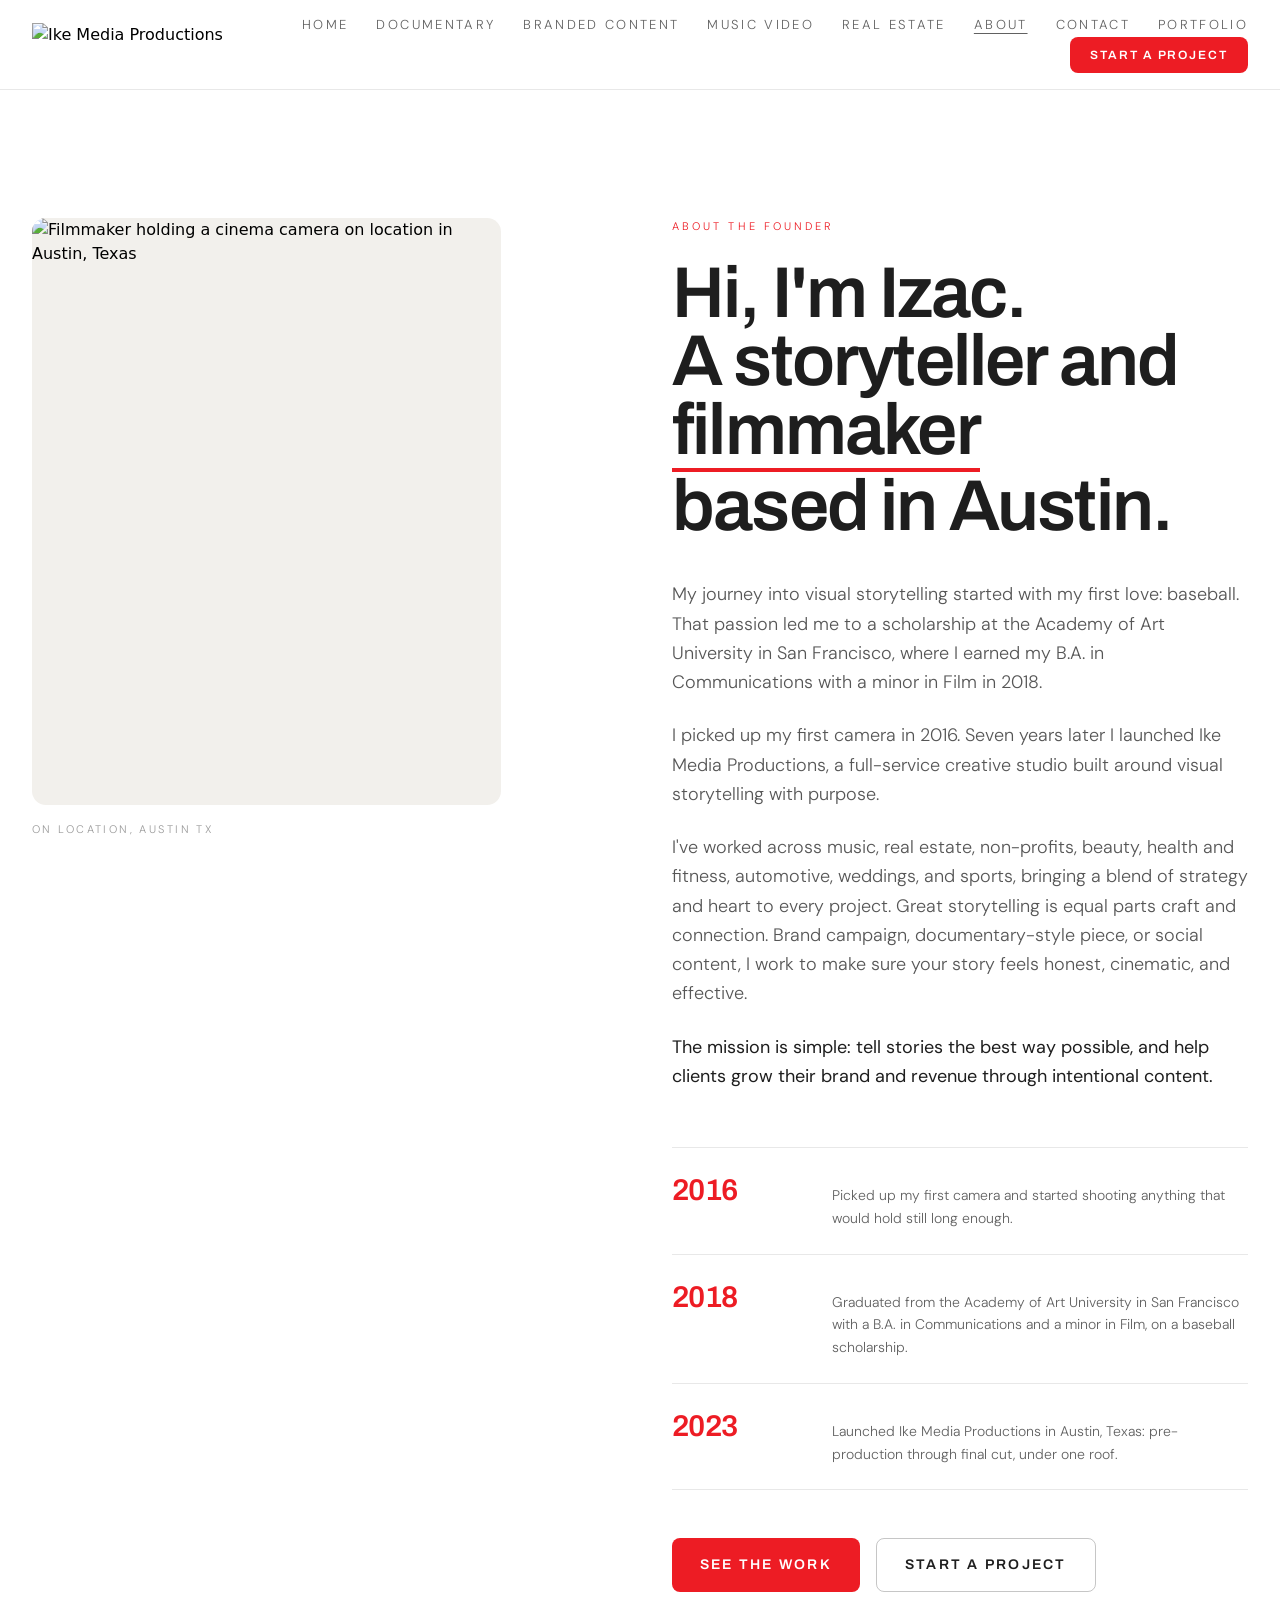
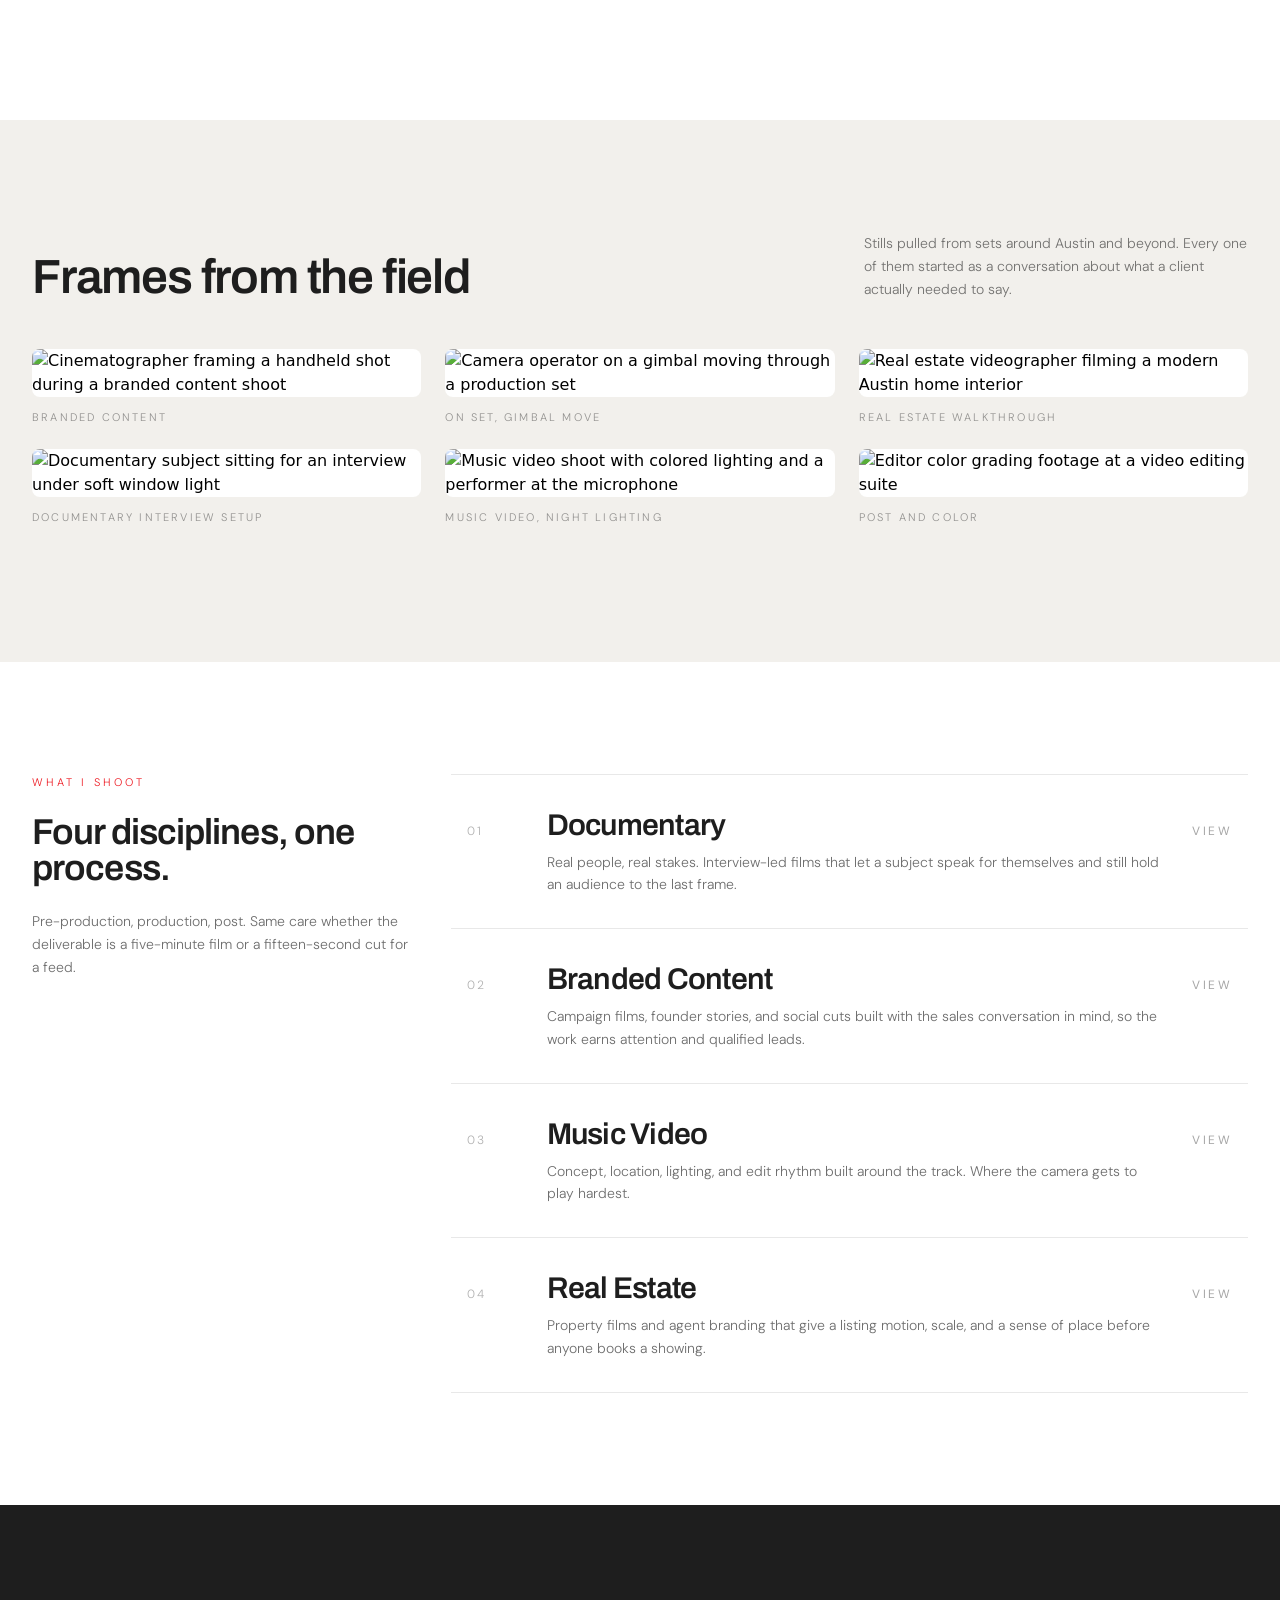
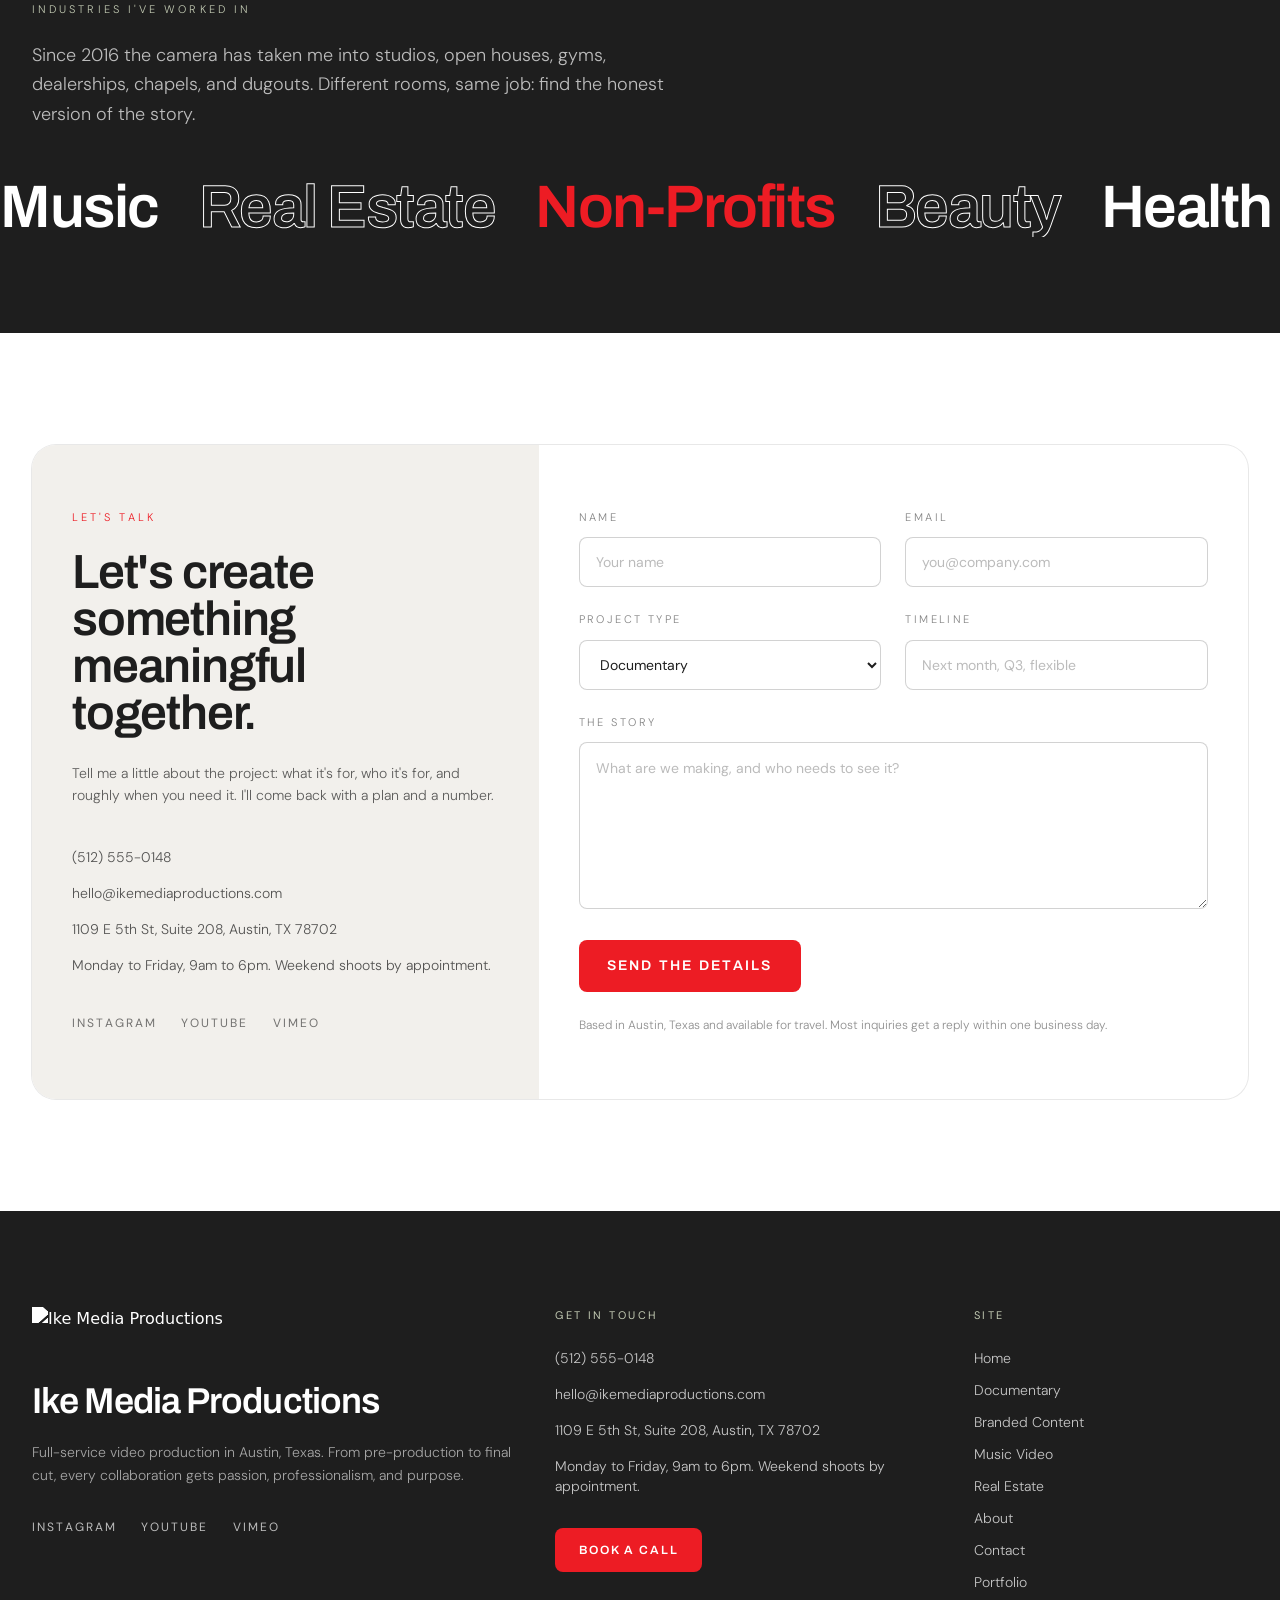
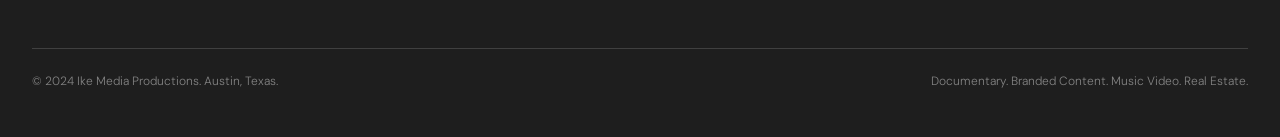
==== about.html @ 6fb8eff6 "Initial site generated by Tibly" ====
<!DOCTYPE html><html lang="en"><head>
<meta charset="utf-8"/>
<meta name="viewport" content="width=device-width, initial-scale=1"/>
<title>About Izac | Ike Media Productions | Austin Video Production</title>
<meta name="description" content="Meet Izac, the filmmaker behind Ike Media Productions in Austin, Texas. From baseball scholarship to a B.A. in Communications with a Film minor, to launching a full-service video studio in 2023."/>
<link rel="canonical" href="https://ike-media-productions-c2f9.sites.tibly.ai/about"/>
<meta property="og:type" content="website"/>
<meta property="og:url" content="https://ike-media-productions-c2f9.sites.tibly.ai/about"/>
<meta property="og:site_name" content="Ike Media Productions"/>
<meta property="og:title" content="About Izac | Ike Media Productions | Austin Video Production"/>
<meta property="og:description" content="Meet Izac, the filmmaker behind Ike Media Productions in Austin, Texas. From baseball scholarship to a B.A. in Communications with a Film minor, to launching a full-service video studio in 2023."/>
<meta name="twitter:card" content="summary_large_image"/>
<script type="application/ld+json" data-tibly-business="">{"@context":"https://schema.org","@type":"MediaOrganization","image":"https://br-winter-boat-ajcnusyq.storage.c-3.us-east-2.aws.neon.tech/tibly-site-media/sites/db79dda5-abd4-4c96-813a-0729a126249c/be632a99ec2c6f8da1437cfa373428e4.png","name":"Ike Media Productions","url":"https://ike-media-productions-c2f9.sites.tibly.ai/"}</script>
<link rel="icon" href="/favicon.svg" type="image/svg+xml"/>
<link rel="preconnect" href="https://fonts.googleapis.com"/>
<link rel="preconnect" href="https://fonts.gstatic.com" crossorigin=""/>
<link href="https://fonts.googleapis.com/css2?family=Archivo:ital,wght@0,300;0,400;0,600;0,700;0,800;1,400&amp;family=DM+Sans:ital,wght@0,300;0,400;0,500;1,400&amp;display=swap" rel="stylesheet"/>
<style>details[open] > *:not(summary){animation:tibly-acc .35s ease}@keyframes tibly-acc{from{opacity:0;transform:translateY(-4px)}}</style>
<style>@media (prefers-reduced-motion:no-preference){.tibly-fx{opacity:0;transform:translateY(24px);transition:opacity .7s ease,transform .7s ease}.tibly-fx.tibly-fx-in{opacity:1;transform:none}}</style>
<script>addEventListener('DOMContentLoaded',function(){if(!('IntersectionObserver' in window))return;var io=new IntersectionObserver(function(es){es.forEach(function(en){if(en.isIntersecting){en.target.classList.add('tibly-fx-in');io.unobserve(en.target)}})},{rootMargin:'0px 0px -8% 0px'});document.querySelectorAll('section[data-block] > *').forEach(function(el){var p=getComputedStyle(el).position;if(p==='absolute'||p==='fixed')return;if(el.getBoundingClientRect().top>innerHeight){el.classList.add('tibly-fx');io.observe(el)}})});</script>
<style>.tibly-ba{position:relative;overflow:hidden;--ba:50%;cursor:ew-resize;touch-action:pan-y;user-select:none;-webkit-user-select:none}.tibly-ba>img{display:block;width:100%;height:100%;object-fit:cover}.tibly-ba .tibly-ba-before{position:absolute;inset:0;clip-path:inset(0 calc(100% - var(--ba)) 0 0)}.tibly-ba .tibly-ba-before img{display:block;width:100%;height:100%;object-fit:cover}.tibly-ba::after{content:'';position:absolute;top:0;bottom:0;left:var(--ba);width:2px;margin-left:-1px;background:#fff;box-shadow:0 0 6px rgba(0,0,0,.55);pointer-events:none;z-index:1}.tibly-ba::before{content:'';position:absolute;top:50%;left:var(--ba);width:44px;height:44px;transform:translate(-50%,-50%);border-radius:9999px;background:rgba(0,0,0,.75) url("data:image/svg+xml,%3Csvg%20xmlns='http://www.w3.org/2000/svg'%20viewBox='0%200%2024%2024'%20fill='%23fff'%3E%3Cpath%20d='M9%206l-6%206%206%206zM15%206l6%206-6%206z'/%3E%3C/svg%3E") center/22px 22px no-repeat;border:2px solid #fff;box-shadow:0 2px 8px rgba(0,0,0,.4);pointer-events:none;z-index:1}.tibly-ba input[type=range]{position:absolute;inset:0;width:100%;height:100%;margin:0;opacity:0;pointer-events:none;-webkit-appearance:none;appearance:none;z-index:2}[data-lightbox]{cursor:zoom-in}.tibly-lb{position:fixed;inset:0;z-index:9999;background:rgba(0,0,0,.92);display:flex;align-items:center;justify-content:center;cursor:zoom-out;padding:24px}.tibly-lb img{max-width:100%;max-height:100%;object-fit:contain}</style>
<script>document.addEventListener('input',function(e){var t=e.target;if(!t||t.type!=='range')return;var c=t.closest&&t.closest('.tibly-ba');if(c)c.style.setProperty('--ba',t.value+'%')});document.addEventListener('pointerdown',function(e){var c=e.target.closest&&e.target.closest('.tibly-ba');if(!c||e.button>0)return;e.preventDefault();var inp=c.querySelector('input[type=range]');var set=function(x){var r=c.getBoundingClientRect();if(!r.width)return;var p=Math.max(0,Math.min(100,(x-r.left)*100/r.width));c.style.setProperty('--ba',p+'%');if(inp)inp.value=Math.round(p)};set(e.clientX);var mv=function(ev){set(ev.clientX)};var up=function(){document.removeEventListener('pointermove',mv);document.removeEventListener('pointerup',up);document.removeEventListener('pointercancel',up)};document.addEventListener('pointermove',mv);document.addEventListener('pointerup',up);document.addEventListener('pointercancel',up)});document.addEventListener('click',function(e){var im=e.target.closest&&e.target.closest('[data-lightbox]');if(!im||!(im.currentSrc||im.src))return;e.preventDefault();var o=document.createElement('div');o.className='tibly-lb';var big=document.createElement('img');big.src=im.currentSrc||im.src;big.alt=im.alt||'';o.appendChild(big);o.addEventListener('click',function(){o.remove()});document.addEventListener('keydown',function esc(ev){if(ev.key==='Escape'){o.remove();document.removeEventListener('keydown',esc)}});document.body.appendChild(o)});document.addEventListener('click',function(e){var x=e.target.closest&&e.target.closest('[data-announce-close]');if(!x)return;var b=x.closest('[data-announce]');if(b){b.style.display='none';try{sessionStorage.setItem('tibly-announce','1')}catch(_){}}});addEventListener('DOMContentLoaded',function(){try{if(sessionStorage.getItem('tibly-announce')==='1'){var b=document.querySelector('[data-announce]');if(b)b.style.display='none'}}catch(_){}if('IntersectionObserver' in window&&!matchMedia('(prefers-reduced-motion:reduce)').matches){var els=document.querySelectorAll('[data-count]');if(els.length){var io=new IntersectionObserver(function(es){es.forEach(function(en){if(!en.isIntersecting)return;io.unobserve(en.target);var el=en.target,s=el.textContent||'',m=s.match(/[\d,]*\d(?:\.\d+)?/);if(!m)return;var raw=m[0],num=parseFloat(raw.replace(/,/g,''));if(!isFinite(num))return;if(!el.getAttribute('data-count'))el.setAttribute('data-count',s);var pre=s.slice(0,m.index),post=s.slice(m.index+raw.length),grp=raw.indexOf(',')>=0,dec=(raw.split('.')[1]||'').length,t0=performance.now();requestAnimationFrame(function tick(now){var p=Math.min((now-t0)/1400,1);p=1-Math.pow(1-p,3);var v=(num*p).toFixed(dec);if(grp)v=Number(v).toLocaleString('en-US',{minimumFractionDigits:dec});el.textContent=pre+v+post;if(p<1)requestAnimationFrame(tick)})})},{rootMargin:'0px 0px -10% 0px'});els.forEach(function(el){io.observe(el)})}}var badge=document.querySelector('[data-tibly-open]');if(badge){var src=document.querySelector('[data-tibly-field="hours"]');var txt=(src&&src.textContent||'').toLowerCase();var days=['sun','mon','tue','wed','thu','fri','sat'];var toMin=function(h,mm,ap){h=+h;mm=+(mm||0);if(ap==='pm'&&h!==12)h+=12;if(ap==='am'&&h===12)h=0;return h*60+mm};var spans=[];var re=/(sun|mon|tue|wed|thu|fri|sat|daily|every ?day)[a-z]*\s*(?:[-\u2013\u2014]\s*(sun|mon|tue|wed|thu|fri|sat)[a-z]*)?\s*:?\s*(\d{1,2})(?::(\d{2}))?\s*(am|pm)?\s*[-\u2013\u2014]\s*(\d{1,2})(?::(\d{2}))?\s*(am|pm)?/g,mm;while((mm=re.exec(txt))){var d1=mm[1].slice(0,3),d2=mm[2],ap1=mm[5]||(mm[8]==='pm'&&+mm[3]<=+mm[6]?'am':mm[8]),o=toMin(mm[3],mm[4],ap1),c=toMin(mm[6],mm[7],mm[8]);var from=d1==='dai'||d1==='eve'?0:days.indexOf(d1),to=d2?days.indexOf(d2.slice(0,3)):(d1==='dai'||d1==='eve'?6:from);if(from<0)continue;for(var d=from;;d=(d+1)%7){spans.push([d,o,c]);if(d===to)break}}if(spans.length){var now=new Date(),cur=now.getDay(),min=now.getHours()*60+now.getMinutes();var open=spans.some(function(s){return s[0]===cur&&min>=s[1]&&min<s[2]});badge.textContent=open?(badge.getAttribute('data-open-text')||'Open now'):(badge.getAttribute('data-closed-text')||'Closed now');badge.setAttribute('data-state',open?'open':'closed');badge.hidden=false}}});</script>
<style>header a[aria-current="page"]:not(:has(img,svg)){text-decoration:underline;text-underline-offset:4px;text-decoration-thickness:1px}</style>
<style>#nav-open~[class*="peer-checked:"][class*="fixed"]{min-height:100vh;min-height:100dvh}@media (prefers-reduced-motion:no-preference){label[for="nav-open"] span{transition:transform .3s ease,opacity .2s ease}header:has(#nav-open:checked) label[for="nav-open"]:not([aria-label="Close" i]) span:not(:has(span)):nth-of-type(1){transform:translateY(8px) rotate(45deg)}header:has(#nav-open:checked) label[for="nav-open"]:not([aria-label="Close" i]) span:not(:has(span)):nth-of-type(2){opacity:0}header:has(#nav-open:checked) label[for="nav-open"]:not([aria-label="Close" i]) span:not(:has(span)):nth-of-type(3){transform:translateY(-8px) rotate(-45deg)}#nav-open:checked~[class*="peer-checked:"]{animation:tibly-nav-in .25s ease}#nav-open:checked~[class*="peer-checked:"] label[for="nav-open"]{display:inline-block;animation:tibly-x-in .35s ease}@keyframes tibly-nav-in{from{opacity:0;transform:translateY(10px)}}@keyframes tibly-x-in{from{opacity:0;transform:rotate(-90deg) scale(.6)}}}</style>
<link rel="stylesheet" href="/styles.css?v=a9160097"/>
</head>
<body>
<!-- block:header -->
<header class="sticky top-0 z-40 border-b border-ink/10 bg-white">
  <div class="mx-auto w-full max-w-7xl px-5 sm:px-8">
    <input type="checkbox" id="nav-open" class="peer sr-only"/>

    <div class="flex items-center justify-between gap-6 py-4">
      <a class="flex shrink-0 items-center gap-3 transition-opacity duration-300 hover:opacity-70" href="/">
        <img data-tibly-logo="" src="https://br-winter-boat-ajcnusyq.storage.c-3.us-east-2.aws.neon.tech/tibly-site-media/sites/db79dda5-abd4-4c96-813a-0729a126249c/be632a99ec2c6f8da1437cfa373428e4.png" alt="Ike Media Productions" class="h-9 w-auto md:h-11"/>
      </a>

      <nav class="hidden md:flex md:flex-wrap md:items-center md:justify-end md:gap-x-5 md:gap-y-1 lg:gap-x-7">
        <a class="font-body text-xs font-light uppercase tracking-[0.18em] text-ink/70 transition-colors duration-300 hover:text-brand-500 lg:text-[13px]" href="/">Home</a>
        <a class="font-body text-xs font-light uppercase tracking-[0.18em] text-ink/70 transition-colors duration-300 hover:text-brand-500 lg:text-[13px]" href="/documentary">Documentary</a>
        <a class="font-body text-xs font-light uppercase tracking-[0.18em] text-ink/70 transition-colors duration-300 hover:text-brand-500 lg:text-[13px]" href="/branded-content">Branded Content</a>
        <a class="font-body text-xs font-light uppercase tracking-[0.18em] text-ink/70 transition-colors duration-300 hover:text-brand-500 lg:text-[13px]" href="/gallery-musicvideo">Music Video</a>
        <a class="font-body text-xs font-light uppercase tracking-[0.18em] text-ink/70 transition-colors duration-300 hover:text-brand-500 lg:text-[13px]" href="/portfolio-realestate">Real Estate</a>
        <a aria-current="page" class="font-body text-xs font-light uppercase tracking-[0.18em] text-ink/70 transition-colors duration-300 hover:text-brand-500 lg:text-[13px]" href="/about">About</a>
        <a class="font-body text-xs font-light uppercase tracking-[0.18em] text-ink/70 transition-colors duration-300 hover:text-brand-500 lg:text-[13px]" href="/contact">Contact</a>
        <a class="font-body text-xs font-light uppercase tracking-[0.18em] text-ink/70 transition-colors duration-300 hover:text-brand-500 lg:text-[13px]" href="/portfolio">Portfolio</a>
        <a class="ml-2 hidden rounded-md bg-brand-500 px-5 py-2.5 font-display text-xs font-semibold uppercase tracking-[0.16em] text-white transition-colors duration-300 hover:bg-brand-700 lg:inline-block" href="/contact">Start a project</a>
      </nav>

      <label for="nav-open" class="md:hidden cursor-pointer p-2 -mr-2" aria-label="Menu">
        <span class="block h-px w-7 bg-ink"></span>
        <span class="mt-1.5 block h-px w-7 bg-ink"></span>
        <span class="mt-1.5 block h-px w-7 bg-ink"></span>
      </label>
    </div>

    <div class="hidden peer-checked:flex md:hidden fixed inset-0 z-50 flex-col bg-white">
      <div class="flex items-center justify-between px-5 py-4 border-b border-ink/10">
        <img src="https://br-winter-boat-ajcnusyq.storage.c-3.us-east-2.aws.neon.tech/tibly-site-media/sites/db79dda5-abd4-4c96-813a-0729a126249c/be632a99ec2c6f8da1437cfa373428e4.png" alt="Ike Media Productions" class="h-9 w-auto"/>
        <label for="nav-open" aria-label="Close" class="cursor-pointer p-2 -mr-2">
          <svg viewBox="0 0 24 24" fill="none" stroke="currentColor" stroke-width="1.5" class="h-7 w-7 text-ink"><path d="M5 5l14 14M19 5L5 19"></path></svg>
        </label>
      </div>
      <nav class="flex flex-1 flex-col gap-5 overflow-y-auto px-5 py-8">
        <a class="font-display text-3xl font-semibold tracking-tight text-ink transition-colors duration-300 hover:text-brand-500" href="/">Home</a>
        <a class="font-display text-3xl font-semibold tracking-tight text-ink transition-colors duration-300 hover:text-brand-500" href="/documentary">Documentary</a>
        <a class="font-display text-3xl font-semibold tracking-tight text-ink transition-colors duration-300 hover:text-brand-500" href="/branded-content">Branded Content</a>
        <a class="font-display text-3xl font-semibold tracking-tight text-ink transition-colors duration-300 hover:text-brand-500" href="/gallery-musicvideo">Music Video</a>
        <a class="font-display text-3xl font-semibold tracking-tight text-ink transition-colors duration-300 hover:text-brand-500" href="/portfolio-realestate">Real Estate</a>
        <a aria-current="page" class="font-display text-3xl font-semibold tracking-tight text-ink transition-colors duration-300 hover:text-brand-500" href="/about">About</a>
        <a class="font-display text-3xl font-semibold tracking-tight text-ink transition-colors duration-300 hover:text-brand-500" href="/contact">Contact</a>
        <a class="font-display text-3xl font-semibold tracking-tight text-ink transition-colors duration-300 hover:text-brand-500" href="/portfolio">Portfolio</a>
      </nav>
      <div class="border-t border-ink/10 px-5 py-6">
        <a class="btn w-full" href="/contact">Start a project</a>
      </div>
    </div>
  </div>
</header>
<!-- /block:footer-safe -->
<!-- /block:header -->
<!-- block:about-strip -->
<section class="bg-white" data-block="about-strip">
  <div class="mx-auto w-full max-w-7xl px-5 sm:px-8">
    <div class="grid grid-cols-1 gap-12 py-16 md:grid-cols-12 md:gap-12 md:py-28 lg:gap-16 lg:py-32">

      <div class="md:col-span-5 lg:col-span-5">
        <div class="overflow-hidden rounded-lg bg-surface md:sticky md:top-28">
          <img src="https://br-winter-boat-ajcnusyq.storage.c-3.us-east-2.aws.neon.tech/tibly-site-media/sites/db79dda5-abd4-4c96-813a-0729a126249c/e04ca9adfe14ad1014596eb6aa845131.jpg" alt="Filmmaker holding a cinema camera on location in Austin, Texas" class="h-full w-full object-cover aspect-[4/5]"/>
        </div>
        <p class="mt-4 font-body text-[11px] font-light uppercase tracking-[0.22em] text-ink/45">On location, Austin TX</p>
      </div>

      <div class="md:col-span-7 lg:col-span-6 lg:col-start-7">
        <p class="font-body text-[11px] font-light uppercase tracking-[0.28em] text-brand-500">About the founder</p>

        <h1 class="mt-6 font-display text-4xl font-semibold leading-[0.95] tracking-tight text-ink sm:text-5xl md:text-6xl lg:text-7xl">
          Hi, I&#39;m Izac.<br/>
          A storyteller and
          <span class="inline-block border-b-4 border-brand-500 pb-1">filmmaker</span><br/>
          based in Austin.
        </h1>

        <div class="mt-10 max-w-prose space-y-6 font-body text-base font-light leading-relaxed text-ink/75 sm:text-lg">
          <p>My journey into visual storytelling started with my first love: baseball. That passion led me to a scholarship at the Academy of Art University in San Francisco, where I earned my B.A. in Communications with a minor in Film in 2018.</p>
          <p>I picked up my first camera in 2016. Seven years later I launched <span data-tibly-field="business-name">Ike Media Productions</span>, a full-service creative studio built around visual storytelling with purpose.</p>
          <p>I&#39;ve worked across music, real estate, non-profits, beauty, health and fitness, automotive, weddings, and sports, bringing a blend of strategy and heart to every project. Great storytelling is equal parts craft and connection. Brand campaign, documentary-style piece, or social content, I work to make sure your story feels honest, cinematic, and effective.</p>
          <p class="font-normal text-ink">The mission is simple: tell stories the best way possible, and help clients grow their brand and revenue through intentional content.</p>
        </div>

        <dl class="mt-14 divide-y divide-ink/10 border-y border-ink/10">
          <div class="flex flex-col gap-1 py-6 sm:flex-row sm:items-baseline sm:gap-8">
            <dt class="font-display text-3xl font-semibold tracking-tight text-brand-500 sm:w-32 sm:shrink-0">2016</dt>
            <dd class="font-body text-sm font-light leading-relaxed text-ink/70">Picked up my first camera and started shooting anything that would hold still long enough.</dd>
          </div>
          <div class="flex flex-col gap-1 py-6 sm:flex-row sm:items-baseline sm:gap-8">
            <dt class="font-display text-3xl font-semibold tracking-tight text-brand-500 sm:w-32 sm:shrink-0">2018</dt>
            <dd class="font-body text-sm font-light leading-relaxed text-ink/70">Graduated from the Academy of Art University in San Francisco with a B.A. in Communications and a minor in Film, on a baseball scholarship.</dd>
          </div>
          <div class="flex flex-col gap-1 py-6 sm:flex-row sm:items-baseline sm:gap-8">
            <dt class="font-display text-3xl font-semibold tracking-tight text-brand-500 sm:w-32 sm:shrink-0">2023</dt>
            <dd class="font-body text-sm font-light leading-relaxed text-ink/70">Launched <span data-tibly-field="business-name">Ike Media Productions</span> in Austin, Texas: pre-production through final cut, under one roof.</dd>
          </div>
        </dl>

        <div class="mt-12 flex flex-col gap-4 sm:flex-row">
          <a class="btn" href="/portfolio">See the work</a>
          <a class="btn-secondary" href="/contact">Start a project</a>
        </div>
      </div>

    </div>
  </div>
</section>
<!-- /block:about-strip -->
<!-- block:gallery-mosaic -->
<section class="bg-surface py-16 md:py-28" data-block="gallery-mosaic">
  <div class="mx-auto w-full max-w-7xl px-5 sm:px-8">
    <div class="flex flex-col gap-6 md:flex-row md:items-end md:justify-between">
      <h2 class="max-w-2xl font-display text-3xl font-semibold leading-[1] tracking-tight text-ink sm:text-4xl md:text-5xl">
        Frames from the field
      </h2>
      <p class="max-w-sm font-body text-sm font-light leading-relaxed text-ink/60">
        Stills pulled from sets around Austin and beyond. Every one of them started as a conversation about what a client actually needed to say.
      </p>
    </div>

    <div class="mt-12 columns-2 gap-4 md:columns-3 md:gap-6">
      <figure class="mb-4 break-inside-avoid md:mb-6">
        <div class="overflow-hidden rounded-md bg-white">
          <img data-lightbox="" src="https://br-winter-boat-ajcnusyq.storage.c-3.us-east-2.aws.neon.tech/tibly-site-media/sites/db79dda5-abd4-4c96-813a-0729a126249c/1f7c1d6f0e0b10232bef901b1ac29058.jpg" alt="Cinematographer framing a handheld shot during a branded content shoot" class="w-full object-cover transition-transform duration-500 hover:scale-105"/>
        </div>
        <figcaption class="mt-3 font-body text-[11px] font-light uppercase tracking-[0.2em] text-ink/45">Branded content</figcaption>
      </figure>

      <figure class="mb-4 break-inside-avoid md:mb-6">
        <div class="overflow-hidden rounded-md bg-white">
          <img loading="lazy" data-lightbox="" src="https://images.pexels.com/photos/1367278/pexels-photo-1367278.jpeg?auto=compress&amp;cs=tinysrgb&amp;h=650&amp;w=940" alt="Documentary subject sitting for an interview under soft window light" class="w-full object-cover transition-transform duration-500 hover:scale-105"/>
        </div>
        <figcaption class="mt-3 font-body text-[11px] font-light uppercase tracking-[0.2em] text-ink/45">Documentary interview setup</figcaption>
      </figure>

      <figure class="mb-4 break-inside-avoid md:mb-6">
        <div class="overflow-hidden rounded-md bg-white">
          <img data-lightbox="" src="https://br-winter-boat-ajcnusyq.storage.c-3.us-east-2.aws.neon.tech/tibly-site-media/sites/db79dda5-abd4-4c96-813a-0729a126249c/e467523f5bb9e1ca27dbdd6866fa80d7.jpg" alt="Camera operator on a gimbal moving through a production set" class="w-full object-cover transition-transform duration-500 hover:scale-105"/>
        </div>
        <figcaption class="mt-3 font-body text-[11px] font-light uppercase tracking-[0.2em] text-ink/45">On set, gimbal move</figcaption>
      </figure>

      <figure class="mb-4 break-inside-avoid md:mb-6">
        <div class="overflow-hidden rounded-md bg-white">
          <img loading="lazy" data-lightbox="" src="https://images.pexels.com/photos/8041226/pexels-photo-8041226.jpeg?auto=compress&amp;cs=tinysrgb&amp;h=650&amp;w=940" alt="Music video shoot with colored lighting and a performer at the microphone" class="w-full object-cover transition-transform duration-500 hover:scale-105"/>
        </div>
        <figcaption class="mt-3 font-body text-[11px] font-light uppercase tracking-[0.2em] text-ink/45">Music video, night lighting</figcaption>
      </figure>

      <figure class="mb-4 break-inside-avoid md:mb-6">
        <div class="overflow-hidden rounded-md bg-white">
          <img loading="lazy" data-lightbox="" src="https://images.pexels.com/photos/5589166/pexels-photo-5589166.jpeg?auto=compress&amp;cs=tinysrgb&amp;h=650&amp;w=940" alt="Real estate videographer filming a modern Austin home interior" class="w-full object-cover transition-transform duration-500 hover:scale-105"/>
        </div>
        <figcaption class="mt-3 font-body text-[11px] font-light uppercase tracking-[0.2em] text-ink/45">Real estate walkthrough</figcaption>
      </figure>

      <figure class="mb-4 break-inside-avoid md:mb-6">
        <div class="overflow-hidden rounded-md bg-white">
          <img loading="lazy" data-lightbox="" src="https://images.pexels.com/photos/8100058/pexels-photo-8100058.jpeg?auto=compress&amp;cs=tinysrgb&amp;h=650&amp;w=940" alt="Editor color grading footage at a video editing suite" class="w-full object-cover transition-transform duration-500 hover:scale-105"/>
        </div>
        <figcaption class="mt-3 font-body text-[11px] font-light uppercase tracking-[0.2em] text-ink/45">Post and color</figcaption>
      </figure>
    </div>
  </div>
</section>
<!-- /block:gallery-mosaic -->
<!-- block:service-list -->
<section class="bg-white py-16 md:py-28" data-block="service-list">
  <div class="mx-auto w-full max-w-7xl px-5 sm:px-8">
    <div class="grid grid-cols-1 gap-10 md:grid-cols-12">
      <div class="md:col-span-4">
        <p class="font-body text-[11px] font-light uppercase tracking-[0.28em] text-brand-500">What I shoot</p>
        <h2 class="mt-6 font-display text-3xl font-semibold leading-[1] tracking-tight text-ink sm:text-4xl">
          Four disciplines, one process.
        </h2>
        <p class="mt-6 max-w-prose font-body text-sm font-light leading-relaxed text-ink/65">
          Pre-production, production, post. Same care whether the deliverable is a five-minute film or a fifteen-second cut for a feed.
        </p>
      </div>

      <ol class="md:col-span-8 md:border-t md:border-ink/10">
        <li>
          <a class="group flex flex-col gap-3 border-t border-ink/10 py-8 transition-colors duration-300 hover:bg-surface sm:flex-row sm:items-baseline sm:gap-8 md:border-t-0 md:border-b md:px-4" href="/documentary">
            <span class="font-body text-xs font-light tracking-[0.2em] text-ink/35 sm:w-12 sm:shrink-0">01</span>
            <span class="flex-1">
              <span class="block font-display text-2xl font-semibold tracking-tight text-ink transition-colors duration-300 group-hover:text-brand-500 sm:text-3xl">Documentary</span>
              <span class="mt-2 block max-w-prose font-body text-sm font-light leading-relaxed text-ink/65">Real people, real stakes. Interview-led films that let a subject speak for themselves and still hold an audience to the last frame.</span>
            </span>
            <span class="font-body text-xs uppercase tracking-[0.2em] text-ink/40 transition-colors duration-300 group-hover:text-brand-500">View</span>
          </a>
        </li>
        <li>
          <a class="group flex flex-col gap-3 border-t border-ink/10 py-8 transition-colors duration-300 hover:bg-surface sm:flex-row sm:items-baseline sm:gap-8 md:border-t-0 md:border-b md:px-4" href="/branded-content">
            <span class="font-body text-xs font-light tracking-[0.2em] text-ink/35 sm:w-12 sm:shrink-0">02</span>
            <span class="flex-1">
              <span class="block font-display text-2xl font-semibold tracking-tight text-ink transition-colors duration-300 group-hover:text-brand-500 sm:text-3xl">Branded Content</span>
              <span class="mt-2 block max-w-prose font-body text-sm font-light leading-relaxed text-ink/65">Campaign films, founder stories, and social cuts built with the sales conversation in mind, so the work earns attention and qualified leads.</span>
            </span>
            <span class="font-body text-xs uppercase tracking-[0.2em] text-ink/40 transition-colors duration-300 group-hover:text-brand-500">View</span>
          </a>
        </li>
        <li>
          <a class="group flex flex-col gap-3 border-t border-ink/10 py-8 transition-colors duration-300 hover:bg-surface sm:flex-row sm:items-baseline sm:gap-8 md:border-t-0 md:border-b md:px-4" href="/gallery-musicvideo">
            <span class="font-body text-xs font-light tracking-[0.2em] text-ink/35 sm:w-12 sm:shrink-0">03</span>
            <span class="flex-1">
              <span class="block font-display text-2xl font-semibold tracking-tight text-ink transition-colors duration-300 group-hover:text-brand-500 sm:text-3xl">Music Video</span>
              <span class="mt-2 block max-w-prose font-body text-sm font-light leading-relaxed text-ink/65">Concept, location, lighting, and edit rhythm built around the track. Where the camera gets to play hardest.</span>
            </span>
            <span class="font-body text-xs uppercase tracking-[0.2em] text-ink/40 transition-colors duration-300 group-hover:text-brand-500">View</span>
          </a>
        </li>
        <li>
          <a class="group flex flex-col gap-3 border-t border-ink/10 py-8 transition-colors duration-300 hover:bg-surface sm:flex-row sm:items-baseline sm:gap-8 md:border-t-0 md:border-b md:px-4" href="/portfolio-realestate">
            <span class="font-body text-xs font-light tracking-[0.2em] text-ink/35 sm:w-12 sm:shrink-0">04</span>
            <span class="flex-1">
              <span class="block font-display text-2xl font-semibold tracking-tight text-ink transition-colors duration-300 group-hover:text-brand-500 sm:text-3xl">Real Estate</span>
              <span class="mt-2 block max-w-prose font-body text-sm font-light leading-relaxed text-ink/65">Property films and agent branding that give a listing motion, scale, and a sense of place before anyone books a showing.</span>
            </span>
            <span class="font-body text-xs uppercase tracking-[0.2em] text-ink/40 transition-colors duration-300 group-hover:text-brand-500">View</span>
          </a>
        </li>
      </ol>
    </div>
  </div>
</section>
<!-- /block:service-list -->
<!-- block:clients-strip -->
<section class="overflow-hidden bg-ink py-16 md:py-24" data-block="clients-strip">
  <div class="mx-auto w-full max-w-7xl px-5 sm:px-8">
    <p class="font-body text-[11px] font-light uppercase tracking-[0.28em] text-accent-300">Industries I&#39;ve worked in</p>
    <p class="mt-6 max-w-2xl font-body text-base font-light leading-relaxed text-white/70 sm:text-lg">
      Since 2016 the camera has taken me into studios, open houses, gyms, dealerships, chapels, and dugouts. Different rooms, same job: find the honest version of the story.
    </p>
  </div>

  <div class="mt-12 overflow-hidden">
    <div class="flex w-max animate-marquee items-center gap-10 pr-10">
      <span class="font-display text-4xl font-semibold tracking-tight text-white sm:text-6xl">Music</span>
      <span class="font-display text-4xl font-semibold tracking-tight text-transparent [-webkit-text-stroke:1px_#ffffff] sm:text-6xl">Real Estate</span>
      <span class="font-display text-4xl font-semibold tracking-tight text-brand-500 sm:text-6xl">Non-Profits</span>
      <span class="font-display text-4xl font-semibold tracking-tight text-transparent [-webkit-text-stroke:1px_#ffffff] sm:text-6xl">Beauty</span>
      <span class="font-display text-4xl font-semibold tracking-tight text-white sm:text-6xl">Health &amp; Fitness</span>
      <span class="font-display text-4xl font-semibold tracking-tight text-transparent [-webkit-text-stroke:1px_#ffffff] sm:text-6xl">Automotive</span>
      <span class="font-display text-4xl font-semibold tracking-tight text-white sm:text-6xl">Weddings</span>
      <span class="font-display text-4xl font-semibold tracking-tight text-brand-500 sm:text-6xl">Sports</span>
      <span class="font-display text-4xl font-semibold tracking-tight text-white sm:text-6xl">Music</span>
      <span class="font-display text-4xl font-semibold tracking-tight text-transparent [-webkit-text-stroke:1px_#ffffff] sm:text-6xl">Real Estate</span>
      <span class="font-display text-4xl font-semibold tracking-tight text-brand-500 sm:text-6xl">Non-Profits</span>
      <span class="font-display text-4xl font-semibold tracking-tight text-transparent [-webkit-text-stroke:1px_#ffffff] sm:text-6xl">Beauty</span>
      <span class="font-display text-4xl font-semibold tracking-tight text-white sm:text-6xl">Health &amp; Fitness</span>
      <span class="font-display text-4xl font-semibold tracking-tight text-transparent [-webkit-text-stroke:1px_#ffffff] sm:text-6xl">Automotive</span>
      <span class="font-display text-4xl font-semibold tracking-tight text-white sm:text-6xl">Weddings</span>
      <span class="font-display text-4xl font-semibold tracking-tight text-brand-500 sm:text-6xl">Sports</span>
    </div>
  </div>
</section>
<!-- /block:clients-strip -->
<!-- block:inquiry-cta -->
<section class="bg-white py-16 md:py-28" data-block="inquiry-cta">
  <div class="mx-auto w-full max-w-7xl px-5 sm:px-8">
    <div class="grid grid-cols-1 overflow-hidden rounded-xl ring-1 ring-ink/10 lg:grid-cols-12">

      <div class="bg-surface px-6 py-12 sm:px-10 md:py-16 lg:col-span-5">
        <p class="font-body text-[11px] font-light uppercase tracking-[0.28em] text-brand-500">Let&#39;s talk</p>
        <h2 class="mt-6 font-display text-3xl font-semibold leading-[0.98] tracking-tight text-ink sm:text-4xl md:text-5xl">
          Let&#39;s create something meaningful together.
        </h2>
        <p class="mt-6 max-w-prose font-body text-sm font-light leading-relaxed text-ink/70">
          Tell me a little about the project: what it&#39;s for, who it&#39;s for, and roughly when you need it. I&#39;ll come back with a plan and a number.
        </p>

        <ul class="mt-10 space-y-4 font-body text-sm font-light text-ink/75">
          <li>
            <a class="inline-block transition-colors duration-300 hover:text-brand-500" href="tel:+15125550148">
              <span data-tibly-field="phone">(512) 555-0148</span>
            </a>
          </li>
          <li>
            <a class="inline-block break-words transition-colors duration-300 hover:text-brand-500" href="mailto:hello@ikemediaproductions.com">
              <span data-tibly-field="email">hello@ikemediaproductions.com</span>
            </a>
          </li>
          <li><span data-tibly-field="address">1109 E 5th St, Suite 208, Austin, TX 78702</span></li>
          <li class="flex flex-wrap items-center gap-3">
            <span data-tibly-field="hours">Monday to Friday, 9am to 6pm. Weekend shoots by appointment.</span>
            <span data-tibly-open="" hidden="" class="rounded-sm bg-ink px-2 py-1 font-body text-[10px] uppercase tracking-[0.18em] text-white data-[state=open]:bg-brand-500"></span>
          </li>
        </ul>

        <div data-tibly-field="links" class="mt-10 flex flex-wrap gap-x-6 gap-y-3">
          <a class="font-body text-xs uppercase tracking-[0.18em] text-ink/60 transition-colors duration-300 hover:text-brand-500" href="https://instagram.com">Instagram</a>
          <a class="font-body text-xs uppercase tracking-[0.18em] text-ink/60 transition-colors duration-300 hover:text-brand-500" href="https://youtube.com">YouTube</a>
          <a class="font-body text-xs uppercase tracking-[0.18em] text-ink/60 transition-colors duration-300 hover:text-brand-500" href="https://vimeo.com">Vimeo</a>
        </div>
      </div>

      <div class="px-6 py-12 sm:px-10 md:py-16 lg:col-span-7">
        <form method="POST" action="/api/public/site-forms" class="space-y-6">
          <input type="hidden" name="_page" value="/about"/>
          <input type="text" name="_gotcha" class="hidden" tabindex="-1" autocomplete="off" aria-hidden="true"/>

          <div class="grid grid-cols-1 gap-6 sm:grid-cols-2">
            <div>
              <label for="name" class="block font-body text-[11px] font-light uppercase tracking-[0.22em] text-ink/55">Name</label>
              <input id="name" name="name" type="text" required="" autocomplete="name" class="mt-3 w-full rounded-md border border-ink/20 bg-white px-4 py-3.5 font-body text-sm text-ink transition-colors duration-300 placeholder:text-ink/30 focus:border-brand-500 focus:outline-none" placeholder="Your name"/>
            </div>
            <div>
              <label for="email" class="block font-body text-[11px] font-light uppercase tracking-[0.22em] text-ink/55">Email</label>
              <input id="email" name="email" type="email" required="" autocomplete="email" class="mt-3 w-full rounded-md border border-ink/20 bg-white px-4 py-3.5 font-body text-sm text-ink transition-colors duration-300 placeholder:text-ink/30 focus:border-brand-500 focus:outline-none" placeholder="you@company.com"/>
            </div>
          </div>

          <div class="grid grid-cols-1 gap-6 sm:grid-cols-2">
            <div>
              <label for="project" class="block font-body text-[11px] font-light uppercase tracking-[0.22em] text-ink/55">Project type</label>
              <select id="project" name="project" class="mt-3 w-full rounded-md border border-ink/20 bg-white px-4 py-3.5 font-body text-sm text-ink transition-colors duration-300 focus:border-brand-500 focus:outline-none">
                <option>Documentary</option>
                <option>Branded Content</option>
                <option>Music Video</option>
                <option>Real Estate</option>
                <option>Something else</option>
              </select>
            </div>
            <div>
              <label for="timeline" class="block font-body text-[11px] font-light uppercase tracking-[0.22em] text-ink/55">Timeline</label>
              <input id="timeline" name="timeline" type="text" class="mt-3 w-full rounded-md border border-ink/20 bg-white px-4 py-3.5 font-body text-sm text-ink transition-colors duration-300 placeholder:text-ink/30 focus:border-brand-500 focus:outline-none" placeholder="Next month, Q3, flexible"/>
            </div>
          </div>

          <div>
            <label for="message" class="block font-body text-[11px] font-light uppercase tracking-[0.22em] text-ink/55">The story</label>
            <textarea id="message" name="message" rows="6" required="" class="mt-3 w-full rounded-md border border-ink/20 bg-white px-4 py-3.5 font-body text-sm leading-relaxed text-ink transition-colors duration-300 placeholder:text-ink/30 focus:border-brand-500 focus:outline-none" placeholder="What are we making, and who needs to see it?"></textarea>
          </div>

          <button type="submit" class="btn w-full sm:w-auto">Send the details</button>

          <p class="font-body text-xs font-light leading-relaxed text-ink/50">
            Based in Austin, Texas and available for travel. Most inquiries get a reply within one business day.
          </p>
        </form>
      </div>

    </div>
  </div>
</section>
<!-- /block:inquiry-cta -->
<!-- block:footer -->
<footer class="bg-ink pt-16 pb-24 text-white md:pt-24 md:pb-12">
  <div class="mx-auto w-full max-w-7xl px-5 sm:px-8">
    <div class="grid grid-cols-1 gap-12 md:grid-cols-12 md:gap-10">
      <div class="md:col-span-5">
        <img src="https://br-winter-boat-ajcnusyq.storage.c-3.us-east-2.aws.neon.tech/tibly-site-media/sites/db79dda5-abd4-4c96-813a-0729a126249c/be632a99ec2c6f8da1437cfa373428e4.png" alt="Ike Media Productions" class="h-11 w-auto brightness-0 invert"/>
        <p class="mt-8 font-display text-3xl font-semibold leading-[1.05] tracking-tight text-white sm:text-4xl">
          <span data-tibly-field="business-name">Ike Media Productions</span>
        </p>
        <p class="mt-5 max-w-prose font-body text-sm font-light leading-relaxed text-white/60">
          Full-service video production in Austin, Texas. From pre-production to final cut, every collaboration gets passion, professionalism, and purpose.
        </p>
        <div data-tibly-field="links" class="mt-8 flex flex-wrap gap-x-6 gap-y-3">
          <a class="font-body text-xs uppercase tracking-[0.18em] text-white/70 transition-colors duration-300 hover:text-brand-400" href="https://instagram.com">Instagram</a>
          <a class="font-body text-xs uppercase tracking-[0.18em] text-white/70 transition-colors duration-300 hover:text-brand-400" href="https://youtube.com">YouTube</a>
          <a class="font-body text-xs uppercase tracking-[0.18em] text-white/70 transition-colors duration-300 hover:text-brand-400" href="https://vimeo.com">Vimeo</a>
        </div>
      </div>

      <div class="md:col-span-4">
        <h2 class="font-body text-[11px] uppercase tracking-[0.22em] text-accent-300">Get in touch</h2>
        <ul class="mt-6 space-y-4 font-body text-sm font-light text-white/75">
          <li>
            <a class="inline-block transition-colors duration-300 hover:text-brand-400" href="tel:+15125550148">
              <span data-tibly-field="phone">(512) 555-0148</span>
            </a>
          </li>
          <li>
            <a class="inline-block break-words transition-colors duration-300 hover:text-brand-400" href="mailto:hello@ikemediaproductions.com">
              <span data-tibly-field="email">hello@ikemediaproductions.com</span>
            </a>
          </li>
          <li><span data-tibly-field="address">1109 E 5th St, Suite 208, Austin, TX 78702</span></li>
          <li><span data-tibly-field="hours">Monday to Friday, 9am to 6pm. Weekend shoots by appointment.</span></li>
        </ul>
        <a class="mt-8 inline-flex items-center gap-2 rounded-md bg-brand-500 px-6 py-3.5 font-display text-xs font-semibold uppercase tracking-[0.16em] text-white transition-colors duration-300 hover:bg-brand-700" href="/contact">Book a call</a>
      </div>

      <nav class="md:col-span-3">
        <h2 class="font-body text-[11px] uppercase tracking-[0.22em] text-accent-300">Site</h2>
        <ul class="mt-6 grid grid-cols-2 gap-y-3 font-body text-sm font-light text-white/75 md:grid-cols-1">
          <li><a class="transition-colors duration-300 hover:text-brand-400" href="/">Home</a></li>
          <li><a class="transition-colors duration-300 hover:text-brand-400" href="/documentary">Documentary</a></li>
          <li><a class="transition-colors duration-300 hover:text-brand-400" href="/branded-content">Branded Content</a></li>
          <li><a class="transition-colors duration-300 hover:text-brand-400" href="/gallery-musicvideo">Music Video</a></li>
          <li><a class="transition-colors duration-300 hover:text-brand-400" href="/portfolio-realestate">Real Estate</a></li>
          <li><a class="transition-colors duration-300 hover:text-brand-400" href="/about">About</a></li>
          <li><a class="transition-colors duration-300 hover:text-brand-400" href="/contact">Contact</a></li>
          <li><a class="transition-colors duration-300 hover:text-brand-400" href="/portfolio">Portfolio</a></li>
        </ul>
      </nav>
    </div>

    <div class="mt-14 flex flex-col gap-3 border-t border-white/15 pt-6 font-body text-xs font-light text-white/45 md:flex-row md:items-center md:justify-between">
      <p>© 2024 <span data-tibly-field="business-name">Ike Media Productions</span>. Austin, Texas.</p>
      <p>Documentary. Branded Content. Music Video. Real Estate.</p>
    </div>
  </div>

  <div class="md:hidden fixed bottom-0 inset-x-0 z-40 border-t border-brand-700 bg-brand-500">
    <a class="flex w-full items-center justify-center gap-2 px-5 py-4 font-display text-sm font-semibold uppercase tracking-[0.16em] text-white transition-colors duration-300 active:bg-brand-700" href="tel:+15125550148">
      Call <span data-tibly-field="phone">(512) 555-0148</span>
    </a>
  </div>
</footer>
<!-- /block:footer -->
  <script async="" src="https://api.tibly.ai/widget/v1.js"></script>


</body></html>
---- styles.css ----
/*! tailwindcss v4.3.2 | MIT License | https://tailwindcss.com */
@layer properties{@supports (((-webkit-hyphens:none)) and (not (margin-trim:inline))) or ((-moz-orient:inline) and (not (color:rgb(from red r g b)))){*,:before,:after,::backdrop{--tw-scroll-snap-strictness:proximity;--tw-space-y-reverse:0;--tw-divide-y-reverse:0;--tw-border-style:solid;--tw-leading:initial;--tw-font-weight:initial;--tw-tracking:initial;--tw-shadow:0 0 #0000;--tw-shadow-color:initial;--tw-shadow-alpha:100%;--tw-inset-shadow:0 0 #0000;--tw-inset-shadow-color:initial;--tw-inset-shadow-alpha:100%;--tw-ring-color:initial;--tw-ring-shadow:0 0 #0000;--tw-inset-ring-color:initial;--tw-inset-ring-shadow:0 0 #0000;--tw-ring-inset:initial;--tw-ring-offset-width:0px;--tw-ring-offset-color:#fff;--tw-ring-offset-shadow:0 0 #0000;--tw-blur:initial;--tw-brightness:initial;--tw-contrast:initial;--tw-grayscale:initial;--tw-hue-rotate:initial;--tw-invert:initial;--tw-opacity:initial;--tw-saturate:initial;--tw-sepia:initial;--tw-drop-shadow:initial;--tw-drop-shadow-color:initial;--tw-drop-shadow-alpha:100%;--tw-drop-shadow-size:initial;--tw-duration:initial;--tw-translate-x:0;--tw-translate-y:0;--tw-translate-z:0;--tw-scale-x:1;--tw-scale-y:1;--tw-scale-z:1;--tw-outline-style:solid}}}@layer theme{:root,:host{--font-sans:ui-sans-serif, system-ui, sans-serif, "Apple Color Emoji", "Segoe UI Emoji", "Segoe UI Symbol", "Noto Color Emoji";--font-mono:ui-monospace, SFMono-Regular, Menlo, Monaco, Consolas, "Liberation Mono", "Courier New", monospace;--color-white:#fff;--spacing:.25rem;--container-xs:20rem;--container-sm:24rem;--container-2xl:42rem;--container-3xl:48rem;--container-5xl:64rem;--container-7xl:80rem;--text-xs:.75rem;--text-xs--line-height:calc(1 / .75);--text-sm:.875rem;--text-sm--line-height:calc(1.25 / .875);--text-base:1rem;--text-base--line-height:calc(1.5 / 1);--text-lg:1.125rem;--text-lg--line-height:calc(1.75 / 1.125);--text-xl:1.25rem;--text-xl--line-height:calc(1.75 / 1.25);--text-2xl:1.5rem;--text-2xl--line-height:calc(2 / 1.5);--text-3xl:1.875rem;--text-3xl--line-height:calc(2.25 / 1.875);--text-4xl:2.25rem;--text-4xl--line-height:calc(2.5 / 2.25);--text-5xl:3rem;--text-5xl--line-height:1;--text-6xl:3.75rem;--text-6xl--line-height:1;--text-7xl:4.5rem;--text-7xl--line-height:1;--text-8xl:6rem;--text-8xl--line-height:1;--font-weight-light:300;--font-weight-normal:400;--font-weight-semibold:600;--tracking-tight:-.025em;--leading-tight:1.25;--leading-relaxed:1.625;--radius-sm:.25rem;--radius-md:.5rem;--radius-lg:.875rem;--radius-xl:1.5rem;--aspect-video:16 / 9;--default-transition-duration:.15s;--default-transition-timing-function:cubic-bezier(.4, 0, .2, 1);--default-font-family:var(--font-sans);--default-mono-font-family:var(--font-mono);--color-surface:#f2f0ec;--color-ink:#1e1e1e;--color-brand-50:#fef2f2;--color-brand-100:#fde0e1;--color-brand-200:#fbc2c4;--color-brand-300:#f79399;--color-brand-400:#f45258;--color-brand-500:#ed1c24;--color-brand-600:#d4141b;--color-brand-700:#ae1016;--color-brand-800:#8a0e13;--color-brand-900:#5c0a0d;--color-accent-50:#f6f7f3;--color-accent-100:#ebeee5;--color-accent-200:#d7dccc;--color-accent-300:#c2cab3;--color-accent-400:#a9b39a;--color-accent-500:#909c80;--color-accent-600:#757f68;--color-accent-700:#5c6452;--color-accent-800:#454b3e;--color-accent-900:#2e3229;--font-display:"Archivo", "Helvetica Neue", Arial, sans-serif;--font-body:"DM Sans", "Helvetica Neue", Arial, sans-serif;--animate-marquee:marquee 30s linear infinite;--animate-kenburns:kenburns 18s ease-in-out infinite alternate;--animate-float:float 6s ease-in-out infinite;--animate-pulse-soft:pulse-soft 4s ease-in-out infinite;--animate-spin-slow:spin-slow 24s linear infinite}}@layer base{*,:after,:before,::backdrop{box-sizing:border-box;border:0 solid;margin:0;padding:0}::file-selector-button{box-sizing:border-box;border:0 solid;margin:0;padding:0}html,:host{-webkit-text-size-adjust:100%;tab-size:4;line-height:1.5;font-family:var(--default-font-family,ui-sans-serif, system-ui, sans-serif, "Apple Color Emoji", "Segoe UI Emoji", "Segoe UI Symbol", "Noto Color Emoji");font-feature-settings:var(--default-font-feature-settings,normal);font-variation-settings:var(--default-font-variation-settings,normal);-webkit-tap-highlight-color:transparent}hr{height:0;color:inherit;border-top-width:1px}abbr:where([title]){-webkit-text-decoration:underline dotted;text-decoration:underline dotted}h1,h2,h3,h4,h5,h6{font-size:inherit;font-weight:inherit}a{color:inherit;-webkit-text-decoration:inherit;-webkit-text-decoration:inherit;-webkit-text-decoration:inherit;text-decoration:inherit}b,strong{font-weight:bolder}code,kbd,samp,pre{font-family:var(--default-mono-font-family,ui-monospace, SFMono-Regular, Menlo, Monaco, Consolas, "Liberation Mono", "Courier New", monospace);font-feature-settings:var(--default-mono-font-feature-settings,normal);font-variation-settings:var(--default-mono-font-variation-settings,normal);font-size:1em}small{font-size:80%}sub,sup{vertical-align:baseline;font-size:75%;line-height:0;position:relative}sub{bottom:-.25em}sup{top:-.5em}table{text-indent:0;border-color:inherit;border-collapse:collapse}:-moz-focusring{outline:auto}progress{vertical-align:baseline}summary{display:list-item}ol,ul,menu{list-style:none}img,svg,video,canvas,audio,iframe,embed,object{vertical-align:middle;display:block}img,video{max-width:100%;height:auto}button,input,select,optgroup,textarea{font:inherit;font-feature-settings:inherit;font-variation-settings:inherit;letter-spacing:inherit;color:inherit;opacity:1;background-color:#0000;border-radius:0}::file-selector-button{font:inherit;font-feature-settings:inherit;font-variation-settings:inherit;letter-spacing:inherit;color:inherit;opacity:1;background-color:#0000;border-radius:0}:where(select:is([multiple],[size])) optgroup{font-weight:bolder}:where(select:is([multiple],[size])) optgroup option{padding-inline-start:20px}::file-selector-button{margin-inline-end:4px}::placeholder{opacity:1}@supports (not ((-webkit-appearance:-apple-pay-button))) or (contain-intrinsic-size:1px){::placeholder{color:currentColor}@supports (color:color-mix(in lab, red, red)){::placeholder{color:color-mix(in oklab, currentcolor 50%, transparent)}}}textarea{resize:vertical}::-webkit-search-decoration{-webkit-appearance:none}::-webkit-date-and-time-value{min-height:1lh;text-align:inherit}::-webkit-datetime-edit{display:inline-flex}::-webkit-datetime-edit-fields-wrapper{padding:0}::-webkit-datetime-edit{padding-block:0}::-webkit-datetime-edit-year-field{padding-block:0}::-webkit-datetime-edit-month-field{padding-block:0}::-webkit-datetime-edit-day-field{padding-block:0}::-webkit-datetime-edit-hour-field{padding-block:0}::-webkit-datetime-edit-minute-field{padding-block:0}::-webkit-datetime-edit-second-field{padding-block:0}::-webkit-datetime-edit-millisecond-field{padding-block:0}::-webkit-datetime-edit-meridiem-field{padding-block:0}::-webkit-calendar-picker-indicator{line-height:1}:-moz-ui-invalid{box-shadow:none}button,input:where([type=button],[type=reset],[type=submit]){appearance:button}::file-selector-button{appearance:button}::-webkit-inner-spin-button{height:auto}::-webkit-outer-spin-button{height:auto}[hidden]:where(:not([hidden=until-found])){display:none!important}}@layer components{.btn{justify-content:center;align-items:center;gap:calc(var(--spacing) * 2);border-radius:var(--radius-md);background-color:var(--color-brand-500);padding-inline:calc(var(--spacing) * 7);padding-block:calc(var(--spacing) * 4);font-family:var(--font-display);font-size:var(--text-sm);line-height:var(--tw-leading,var(--text-sm--line-height));--tw-font-weight:var(--font-weight-semibold);font-weight:var(--font-weight-semibold);--tw-tracking:.16em;letter-spacing:.16em;color:var(--color-white);text-transform:uppercase;transition-property:color,background-color,border-color,outline-color,text-decoration-color,fill,stroke,--tw-gradient-from,--tw-gradient-via,--tw-gradient-to,opacity,box-shadow,transform,translate,scale,rotate,filter,-webkit-backdrop-filter,backdrop-filter,display,content-visibility,overlay,pointer-events;transition-timing-function:var(--tw-ease,var(--default-transition-timing-function));transition-duration:var(--tw-duration,var(--default-transition-duration));--tw-duration:.3s;transition-duration:.3s;display:inline-flex}@media (hover:hover){.btn:hover{background-color:var(--color-brand-700)}}.btn:focus-visible{outline-style:var(--tw-outline-style);outline-offset:2px;outline-width:2px;outline-color:var(--color-brand-600)}.btn-secondary{justify-content:center;align-items:center;gap:calc(var(--spacing) * 2);border-radius:var(--radius-md);border-style:var(--tw-border-style);border-width:1px;border-color:#1e1e1e40;display:inline-flex}@supports (color:color-mix(in lab, red, red)){.btn-secondary{border-color:color-mix(in oklab, var(--color-ink) 25%, transparent)}}.btn-secondary{padding-inline:calc(var(--spacing) * 7);padding-block:calc(var(--spacing) * 4);font-family:var(--font-display);font-size:var(--text-sm);line-height:var(--tw-leading,var(--text-sm--line-height));--tw-font-weight:var(--font-weight-semibold);font-weight:var(--font-weight-semibold);--tw-tracking:.16em;letter-spacing:.16em;color:var(--color-ink);text-transform:uppercase;transition-property:color,background-color,border-color,outline-color,text-decoration-color,fill,stroke,--tw-gradient-from,--tw-gradient-via,--tw-gradient-to,opacity,box-shadow,transform,translate,scale,rotate,filter,-webkit-backdrop-filter,backdrop-filter,display,content-visibility,overlay,pointer-events;transition-timing-function:var(--tw-ease,var(--default-transition-timing-function));transition-duration:var(--tw-duration,var(--default-transition-duration));--tw-duration:.3s;background-color:#0000;transition-duration:.3s}@media (hover:hover){.btn-secondary:hover{border-color:var(--color-ink);background-color:var(--color-ink);color:var(--color-white)}}.btn-secondary:focus-visible{outline-style:var(--tw-outline-style);outline-offset:2px;outline-width:2px;outline-color:var(--color-ink)}.card{border-radius:var(--radius-lg);background-color:var(--color-surface);padding:calc(var(--spacing) * 7);--tw-ring-shadow:var(--tw-ring-inset,) 0 0 0 calc(1px + var(--tw-ring-offset-width)) var(--tw-ring-color,currentcolor);box-shadow:var(--tw-inset-shadow), var(--tw-inset-ring-shadow), var(--tw-ring-offset-shadow), var(--tw-ring-shadow), var(--tw-shadow);--tw-ring-color:#1e1e1e0d}@supports (color:color-mix(in lab, red, red)){.card{--tw-ring-color:color-mix(in oklab, var(--color-ink) 5%, transparent)}}.card{transition-property:color,background-color,border-color,outline-color,text-decoration-color,fill,stroke,--tw-gradient-from,--tw-gradient-via,--tw-gradient-to,opacity,box-shadow,transform,translate,scale,rotate,filter,-webkit-backdrop-filter,backdrop-filter,display,content-visibility,overlay,pointer-events;transition-timing-function:var(--tw-ease,var(--default-transition-timing-function));transition-duration:var(--tw-duration,var(--default-transition-duration));--tw-duration:.3s;transition-duration:.3s}@media (hover:hover){.card:hover{--tw-ring-color:#1e1e1e33}@supports (color:color-mix(in lab, red, red)){.card:hover{--tw-ring-color:color-mix(in oklab, var(--color-ink) 20%, transparent)}}}}@layer utilities{.sr-only{clip-path:inset(50%);white-space:nowrap;border-width:0;width:1px;height:1px;margin:-1px;padding:0;position:absolute;overflow:hidden}.absolute{position:absolute}.fixed{position:fixed}.relative{position:relative}.sticky{position:sticky}.inset-0{inset:0}.inset-x-0{inset-inline:0}.top-0{top:0}.-bottom-1{bottom:calc(var(--spacing) * -1)}.bottom-0{bottom:0}.left-0{left:0}.z-0{z-index:0}.z-10{z-index:10}.z-40{z-index:40}.z-50{z-index:50}.col-span-1{grid-column:span 1/span 1}.col-span-2{grid-column:span 2/span 2}.col-span-3{grid-column:span 3/span 3}.mx-auto{margin-inline:auto}.-mt-16{margin-top:calc(var(--spacing) * -16)}.mt-1{margin-top:var(--spacing)}.mt-1\.5{margin-top:calc(var(--spacing) * 1.5)}.mt-2{margin-top:calc(var(--spacing) * 2)}.mt-3{margin-top:calc(var(--spacing) * 3)}.mt-4{margin-top:calc(var(--spacing) * 4)}.mt-5{margin-top:calc(var(--spacing) * 5)}.mt-6{margin-top:calc(var(--spacing) * 6)}.mt-7{margin-top:calc(var(--spacing) * 7)}.mt-8{margin-top:calc(var(--spacing) * 8)}.mt-9{margin-top:calc(var(--spacing) * 9)}.mt-10{margin-top:calc(var(--spacing) * 10)}.mt-12{margin-top:calc(var(--spacing) * 12)}.mt-14{margin-top:calc(var(--spacing) * 14)}.mt-16{margin-top:calc(var(--spacing) * 16)}.mt-20{margin-top:calc(var(--spacing) * 20)}.-mr-2{margin-right:calc(var(--spacing) * -2)}.-mb-20{margin-bottom:calc(var(--spacing) * -20)}.mb-4{margin-bottom:calc(var(--spacing) * 4)}.ml-2{margin-left:calc(var(--spacing) * 2)}.block{display:block}.flex{display:flex}.grid{display:grid}.hidden{display:none}.inline-block{display:inline-block}.inline-flex{display:inline-flex}.table{display:table}.aspect-\[3\/2\]{aspect-ratio:3/2}.aspect-\[3\/4\]{aspect-ratio:3/4}.aspect-\[4\/3\]{aspect-ratio:4/3}.aspect-\[4\/5\]{aspect-ratio:4/5}.aspect-\[16\/9\]{aspect-ratio:16/9}.aspect-\[16\/10\]{aspect-ratio:16/10}.aspect-square{aspect-ratio:1}.aspect-video{aspect-ratio:var(--aspect-video)}.h-1{height:var(--spacing)}.h-1\.5{height:calc(var(--spacing) * 1.5)}.h-2{height:calc(var(--spacing) * 2)}.h-2\.5{height:calc(var(--spacing) * 2.5)}.h-7{height:calc(var(--spacing) * 7)}.h-9{height:calc(var(--spacing) * 9)}.h-11{height:calc(var(--spacing) * 11)}.h-\[3px\]{height:3px}.h-\[6px\]{height:6px}.h-\[52vh\]{height:52vh}.h-auto{height:auto}.h-full{height:100%}.h-px{height:1px}.min-h-\[320px\]{min-height:320px}.w-1\.5{width:calc(var(--spacing) * 1.5)}.w-2{width:calc(var(--spacing) * 2)}.w-7{width:calc(var(--spacing) * 7)}.w-8{width:calc(var(--spacing) * 8)}.w-10{width:calc(var(--spacing) * 10)}.w-24{width:calc(var(--spacing) * 24)}.w-72{width:calc(var(--spacing) * 72)}.w-\[78vw\]{width:78vw}.w-auto{width:auto}.w-full{width:100%}.w-max{width:max-content}.max-w-2xl{max-width:var(--container-2xl)}.max-w-3xl{max-width:var(--container-3xl)}.max-w-5xl{max-width:var(--container-5xl)}.max-w-7xl{max-width:var(--container-7xl)}.max-w-prose{max-width:65ch}.max-w-sm{max-width:var(--container-sm)}.max-w-xs{max-width:var(--container-xs)}.flex-1{flex:1}.shrink-0{flex-shrink:0}.grow{flex-grow:1}.-rotate-1{rotate:-1deg}.animate-marquee{animation:var(--animate-marquee)}.cursor-pointer{cursor:pointer}.snap-x{scroll-snap-type:x var(--tw-scroll-snap-strictness)}.snap-mandatory{--tw-scroll-snap-strictness:mandatory}.snap-start{scroll-snap-align:start}.columns-2{columns:2}.break-inside-avoid{break-inside:avoid}.grid-cols-1{grid-template-columns:repeat(1,minmax(0,1fr))}.grid-cols-2{grid-template-columns:repeat(2,minmax(0,1fr))}.grid-cols-5{grid-template-columns:repeat(5,minmax(0,1fr))}.grid-cols-\[auto_1fr\]{grid-template-columns:auto 1fr}.flex-col{flex-direction:column}.flex-wrap{flex-wrap:wrap}.items-baseline{align-items:baseline}.items-center{align-items:center}.justify-between{justify-content:space-between}.justify-center{justify-content:center}.gap-1{gap:var(--spacing)}.gap-2{gap:calc(var(--spacing) * 2)}.gap-3{gap:calc(var(--spacing) * 3)}.gap-4{gap:calc(var(--spacing) * 4)}.gap-5{gap:calc(var(--spacing) * 5)}.gap-6{gap:calc(var(--spacing) * 6)}.gap-8{gap:calc(var(--spacing) * 8)}.gap-10{gap:calc(var(--spacing) * 10)}.gap-12{gap:calc(var(--spacing) * 12)}.gap-14{gap:calc(var(--spacing) * 14)}.gap-px{gap:1px}:where(.space-y-3>:not(:last-child)){--tw-space-y-reverse:0;margin-block-start:calc(calc(var(--spacing) * 3) * var(--tw-space-y-reverse));margin-block-end:calc(calc(var(--spacing) * 3) * calc(1 - var(--tw-space-y-reverse)))}:where(.space-y-4>:not(:last-child)){--tw-space-y-reverse:0;margin-block-start:calc(calc(var(--spacing) * 4) * var(--tw-space-y-reverse));margin-block-end:calc(calc(var(--spacing) * 4) * calc(1 - var(--tw-space-y-reverse)))}:where(.space-y-5>:not(:last-child)){--tw-space-y-reverse:0;margin-block-start:calc(calc(var(--spacing) * 5) * var(--tw-space-y-reverse));margin-block-end:calc(calc(var(--spacing) * 5) * calc(1 - var(--tw-space-y-reverse)))}:where(.space-y-6>:not(:last-child)){--tw-space-y-reverse:0;margin-block-start:calc(calc(var(--spacing) * 6) * var(--tw-space-y-reverse));margin-block-end:calc(calc(var(--spacing) * 6) * calc(1 - var(--tw-space-y-reverse)))}:where(.space-y-7>:not(:last-child)){--tw-space-y-reverse:0;margin-block-start:calc(calc(var(--spacing) * 7) * var(--tw-space-y-reverse));margin-block-end:calc(calc(var(--spacing) * 7) * calc(1 - var(--tw-space-y-reverse)))}:where(.space-y-16>:not(:last-child)){--tw-space-y-reverse:0;margin-block-start:calc(calc(var(--spacing) * 16) * var(--tw-space-y-reverse));margin-block-end:calc(calc(var(--spacing) * 16) * calc(1 - var(--tw-space-y-reverse)))}.gap-x-5{column-gap:calc(var(--spacing) * 5)}.gap-x-6{column-gap:calc(var(--spacing) * 6)}.gap-x-8{column-gap:calc(var(--spacing) * 8)}.gap-y-3{row-gap:calc(var(--spacing) * 3)}:where(.divide-y>:not(:last-child)){--tw-divide-y-reverse:0;border-bottom-style:var(--tw-border-style);border-top-style:var(--tw-border-style);border-top-width:calc(1px * var(--tw-divide-y-reverse));border-bottom-width:calc(1px * calc(1 - var(--tw-divide-y-reverse)))}:where(.divide-ink\/10>:not(:last-child)){border-color:#1e1e1e1a}@supports (color:color-mix(in lab, red, red)){:where(.divide-ink\/10>:not(:last-child)){border-color:color-mix(in oklab, var(--color-ink) 10%, transparent)}}:where(.divide-white\/15>:not(:last-child)){border-color:#ffffff26}@supports (color:color-mix(in lab, red, red)){:where(.divide-white\/15>:not(:last-child)){border-color:color-mix(in oklab, var(--color-white) 15%, transparent)}}.overflow-hidden{overflow:hidden}.overflow-x-auto{overflow-x:auto}.overflow-y-auto{overflow-y:auto}.rounded-full{border-radius:3.40282e38px}.rounded-lg{border-radius:var(--radius-lg)}.rounded-md{border-radius:var(--radius-md)}.rounded-sm{border-radius:var(--radius-sm)}.rounded-xl{border-radius:var(--radius-xl)}.border{border-style:var(--tw-border-style);border-width:1px}.border-0{border-style:var(--tw-border-style);border-width:0}.border-y{border-block-style:var(--tw-border-style);border-block-width:1px}.border-t{border-top-style:var(--tw-border-style);border-top-width:1px}.border-b{border-bottom-style:var(--tw-border-style);border-bottom-width:1px}.border-b-4{border-bottom-style:var(--tw-border-style);border-bottom-width:4px}.border-brand-500{border-color:var(--color-brand-500)}.border-brand-700{border-color:var(--color-brand-700)}.border-ink\/10{border-color:#1e1e1e1a}@supports (color:color-mix(in lab, red, red)){.border-ink\/10{border-color:color-mix(in oklab, var(--color-ink) 10%, transparent)}}.border-ink\/15{border-color:#1e1e1e26}@supports (color:color-mix(in lab, red, red)){.border-ink\/15{border-color:color-mix(in oklab, var(--color-ink) 15%, transparent)}}.border-ink\/20{border-color:#1e1e1e33}@supports (color:color-mix(in lab, red, red)){.border-ink\/20{border-color:color-mix(in oklab, var(--color-ink) 20%, transparent)}}.border-ink\/25{border-color:#1e1e1e40}@supports (color:color-mix(in lab, red, red)){.border-ink\/25{border-color:color-mix(in oklab, var(--color-ink) 25%, transparent)}}.border-transparent{border-color:#0000}.border-white\/10{border-color:#ffffff1a}@supports (color:color-mix(in lab, red, red)){.border-white\/10{border-color:color-mix(in oklab, var(--color-white) 10%, transparent)}}.border-white\/15{border-color:#ffffff26}@supports (color:color-mix(in lab, red, red)){.border-white\/15{border-color:color-mix(in oklab, var(--color-white) 15%, transparent)}}.border-white\/30{border-color:#ffffff4d}@supports (color:color-mix(in lab, red, red)){.border-white\/30{border-color:color-mix(in oklab, var(--color-white) 30%, transparent)}}.border-white\/40{border-color:#fff6}@supports (color:color-mix(in lab, red, red)){.border-white\/40{border-color:color-mix(in oklab, var(--color-white) 40%, transparent)}}.bg-accent-100{background-color:var(--color-accent-100)}.bg-accent-200{background-color:var(--color-accent-200)}.bg-brand-500{background-color:var(--color-brand-500)}.bg-ink{background-color:var(--color-ink)}.bg-ink\/30{background-color:#1e1e1e4d}@supports (color:color-mix(in lab, red, red)){.bg-ink\/30{background-color:color-mix(in oklab, var(--color-ink) 30%, transparent)}}.bg-surface{background-color:var(--color-surface)}.bg-white{background-color:var(--color-white)}.bg-white\/5{background-color:#ffffff0d}@supports (color:color-mix(in lab, red, red)){.bg-white\/5{background-color:color-mix(in oklab, var(--color-white) 5%, transparent)}}.bg-white\/10{background-color:#ffffff1a}@supports (color:color-mix(in lab, red, red)){.bg-white\/10{background-color:color-mix(in oklab, var(--color-white) 10%, transparent)}}.bg-white\/15{background-color:#ffffff26}@supports (color:color-mix(in lab, red, red)){.bg-white\/15{background-color:color-mix(in oklab, var(--color-white) 15%, transparent)}}.bg-white\/20{background-color:#fff3}@supports (color:color-mix(in lab, red, red)){.bg-white\/20{background-color:color-mix(in oklab, var(--color-white) 20%, transparent)}}.object-cover{object-fit:cover}.p-2{padding:calc(var(--spacing) * 2)}.p-5{padding:calc(var(--spacing) * 5)}.p-6{padding:calc(var(--spacing) * 6)}.p-8{padding:calc(var(--spacing) * 8)}.px-1{padding-inline:var(--spacing)}.px-2{padding-inline:calc(var(--spacing) * 2)}.px-4{padding-inline:calc(var(--spacing) * 4)}.px-5{padding-inline:calc(var(--spacing) * 5)}.px-6{padding-inline:calc(var(--spacing) * 6)}.py-1{padding-block:var(--spacing)}.py-2\.5{padding-block:calc(var(--spacing) * 2.5)}.py-3{padding-block:calc(var(--spacing) * 3)}.py-3\.5{padding-block:calc(var(--spacing) * 3.5)}.py-4{padding-block:calc(var(--spacing) * 4)}.py-5{padding-block:calc(var(--spacing) * 5)}.py-6{padding-block:calc(var(--spacing) * 6)}.py-7{padding-block:calc(var(--spacing) * 7)}.py-8{padding-block:calc(var(--spacing) * 8)}.py-10{padding-block:calc(var(--spacing) * 10)}.py-12{padding-block:calc(var(--spacing) * 12)}.py-14{padding-block:calc(var(--spacing) * 14)}.py-16{padding-block:calc(var(--spacing) * 16)}.py-20{padding-block:calc(var(--spacing) * 20)}.pt-6{padding-top:calc(var(--spacing) * 6)}.pt-8{padding-top:calc(var(--spacing) * 8)}.pt-10{padding-top:calc(var(--spacing) * 10)}.pt-12{padding-top:calc(var(--spacing) * 12)}.pt-14{padding-top:calc(var(--spacing) * 14)}.pt-16{padding-top:calc(var(--spacing) * 16)}.pt-20{padding-top:calc(var(--spacing) * 20)}.pt-36{padding-top:calc(var(--spacing) * 36)}.pr-8{padding-right:calc(var(--spacing) * 8)}.pr-10{padding-right:calc(var(--spacing) * 10)}.pb-0{padding-bottom:0}.pb-0\.5{padding-bottom:calc(var(--spacing) * .5)}.pb-1{padding-bottom:var(--spacing)}.pb-4{padding-bottom:calc(var(--spacing) * 4)}.pb-6{padding-bottom:calc(var(--spacing) * 6)}.pb-16{padding-bottom:calc(var(--spacing) * 16)}.pb-20{padding-bottom:calc(var(--spacing) * 20)}.pb-24{padding-bottom:calc(var(--spacing) * 24)}.font-body{font-family:var(--font-body)}.font-display{font-family:var(--font-display)}.text-2xl{font-size:var(--text-2xl);line-height:var(--tw-leading,var(--text-2xl--line-height))}.text-3xl{font-size:var(--text-3xl);line-height:var(--tw-leading,var(--text-3xl--line-height))}.text-4xl{font-size:var(--text-4xl);line-height:var(--tw-leading,var(--text-4xl--line-height))}.text-5xl{font-size:var(--text-5xl);line-height:var(--tw-leading,var(--text-5xl--line-height))}.text-base{font-size:var(--text-base);line-height:var(--tw-leading,var(--text-base--line-height))}.text-lg{font-size:var(--text-lg);line-height:var(--tw-leading,var(--text-lg--line-height))}.text-sm{font-size:var(--text-sm);line-height:var(--tw-leading,var(--text-sm--line-height))}.text-xl{font-size:var(--text-xl);line-height:var(--tw-leading,var(--text-xl--line-height))}.text-xs{font-size:var(--text-xs);line-height:var(--tw-leading,var(--text-xs--line-height))}.text-\[10px\]{font-size:10px}.text-\[11px\]{font-size:11px}.leading-\[0\.92\]{--tw-leading:.92;line-height:.92}.leading-\[0\.94\]{--tw-leading:.94;line-height:.94}.leading-\[0\.95\]{--tw-leading:.95;line-height:.95}.leading-\[0\.96\]{--tw-leading:.96;line-height:.96}.leading-\[0\.98\]{--tw-leading:.98;line-height:.98}.leading-\[1\.02\]{--tw-leading:1.02;line-height:1.02}.leading-\[1\.03\]{--tw-leading:1.03;line-height:1.03}.leading-\[1\.05\]{--tw-leading:1.05;line-height:1.05}.leading-\[1\],.leading-none{--tw-leading:1;line-height:1}.leading-relaxed{--tw-leading:var(--leading-relaxed);line-height:var(--leading-relaxed)}.leading-tight{--tw-leading:var(--leading-tight);line-height:var(--leading-tight)}.font-light{--tw-font-weight:var(--font-weight-light);font-weight:var(--font-weight-light)}.font-normal{--tw-font-weight:var(--font-weight-normal);font-weight:var(--font-weight-normal)}.font-semibold{--tw-font-weight:var(--font-weight-semibold);font-weight:var(--font-weight-semibold)}.tracking-\[0\.2em\]{--tw-tracking:.2em;letter-spacing:.2em}.tracking-\[0\.16em\]{--tw-tracking:.16em;letter-spacing:.16em}.tracking-\[0\.18em\]{--tw-tracking:.18em;letter-spacing:.18em}.tracking-\[0\.22em\]{--tw-tracking:.22em;letter-spacing:.22em}.tracking-\[0\.24em\]{--tw-tracking:.24em;letter-spacing:.24em}.tracking-\[0\.28em\]{--tw-tracking:.28em;letter-spacing:.28em}.tracking-tight{--tw-tracking:var(--tracking-tight);letter-spacing:var(--tracking-tight)}.break-words{overflow-wrap:break-word}.text-accent-300{color:var(--color-accent-300)}.text-accent-800{color:var(--color-accent-800)}.text-brand-400{color:var(--color-brand-400)}.text-brand-500{color:var(--color-brand-500)}.text-brand-600{color:var(--color-brand-600)}.text-ink{color:var(--color-ink)}.text-ink\/35{color:#1e1e1e59}@supports (color:color-mix(in lab, red, red)){.text-ink\/35{color:color-mix(in oklab, var(--color-ink) 35%, transparent)}}.text-ink\/40{color:#1e1e1e66}@supports (color:color-mix(in lab, red, red)){.text-ink\/40{color:color-mix(in oklab, var(--color-ink) 40%, transparent)}}.text-ink\/45{color:#1e1e1e73}@supports (color:color-mix(in lab, red, red)){.text-ink\/45{color:color-mix(in oklab, var(--color-ink) 45%, transparent)}}.text-ink\/50{color:#1e1e1e80}@supports (color:color-mix(in lab, red, red)){.text-ink\/50{color:color-mix(in oklab, var(--color-ink) 50%, transparent)}}.text-ink\/55{color:#1e1e1e8c}@supports (color:color-mix(in lab, red, red)){.text-ink\/55{color:color-mix(in oklab, var(--color-ink) 55%, transparent)}}.text-ink\/60{color:#1e1e1e99}@supports (color:color-mix(in lab, red, red)){.text-ink\/60{color:color-mix(in oklab, var(--color-ink) 60%, transparent)}}.text-ink\/65{color:#1e1e1ea6}@supports (color:color-mix(in lab, red, red)){.text-ink\/65{color:color-mix(in oklab, var(--color-ink) 65%, transparent)}}.text-ink\/70{color:#1e1e1eb3}@supports (color:color-mix(in lab, red, red)){.text-ink\/70{color:color-mix(in oklab, var(--color-ink) 70%, transparent)}}.text-ink\/75{color:#1e1e1ebf}@supports (color:color-mix(in lab, red, red)){.text-ink\/75{color:color-mix(in oklab, var(--color-ink) 75%, transparent)}}.text-ink\/80{color:#1e1e1ecc}@supports (color:color-mix(in lab, red, red)){.text-ink\/80{color:color-mix(in oklab, var(--color-ink) 80%, transparent)}}.text-transparent{color:#0000}.text-white{color:var(--color-white)}.text-white\/25{color:#ffffff40}@supports (color:color-mix(in lab, red, red)){.text-white\/25{color:color-mix(in oklab, var(--color-white) 25%, transparent)}}.text-white\/35{color:#ffffff59}@supports (color:color-mix(in lab, red, red)){.text-white\/35{color:color-mix(in oklab, var(--color-white) 35%, transparent)}}.text-white\/45{color:#ffffff73}@supports (color:color-mix(in lab, red, red)){.text-white\/45{color:color-mix(in oklab, var(--color-white) 45%, transparent)}}.text-white\/50{color:#ffffff80}@supports (color:color-mix(in lab, red, red)){.text-white\/50{color:color-mix(in oklab, var(--color-white) 50%, transparent)}}.text-white\/60{color:#fff9}@supports (color:color-mix(in lab, red, red)){.text-white\/60{color:color-mix(in oklab, var(--color-white) 60%, transparent)}}.text-white\/65{color:#ffffffa6}@supports (color:color-mix(in lab, red, red)){.text-white\/65{color:color-mix(in oklab, var(--color-white) 65%, transparent)}}.text-white\/70{color:#ffffffb3}@supports (color:color-mix(in lab, red, red)){.text-white\/70{color:color-mix(in oklab, var(--color-white) 70%, transparent)}}.text-white\/75{color:#ffffffbf}@supports (color:color-mix(in lab, red, red)){.text-white\/75{color:color-mix(in oklab, var(--color-white) 75%, transparent)}}.text-white\/80{color:#fffc}@supports (color:color-mix(in lab, red, red)){.text-white\/80{color:color-mix(in oklab, var(--color-white) 80%, transparent)}}.text-white\/85{color:#ffffffd9}@supports (color:color-mix(in lab, red, red)){.text-white\/85{color:color-mix(in oklab, var(--color-white) 85%, transparent)}}.uppercase{text-transform:uppercase}.underline{text-decoration-line:underline}.decoration-brand-500{-webkit-text-decoration-color:var(--color-brand-500);-webkit-text-decoration-color:var(--color-brand-500);text-decoration-color:var(--color-brand-500)}.decoration-2{text-decoration-thickness:2px}.underline-offset-4{text-underline-offset:4px}.underline-offset-8{text-underline-offset:8px}.ring-1{--tw-ring-shadow:var(--tw-ring-inset,) 0 0 0 calc(1px + var(--tw-ring-offset-width)) var(--tw-ring-color,currentcolor);box-shadow:var(--tw-inset-shadow), var(--tw-inset-ring-shadow), var(--tw-ring-offset-shadow), var(--tw-ring-shadow), var(--tw-shadow)}.ring-ink\/5{--tw-ring-color:#1e1e1e0d}@supports (color:color-mix(in lab, red, red)){.ring-ink\/5{--tw-ring-color:color-mix(in oklab, var(--color-ink) 5%, transparent)}}.ring-ink\/10{--tw-ring-color:#1e1e1e1a}@supports (color:color-mix(in lab, red, red)){.ring-ink\/10{--tw-ring-color:color-mix(in oklab, var(--color-ink) 10%, transparent)}}.ring-ink\/15{--tw-ring-color:#1e1e1e26}@supports (color:color-mix(in lab, red, red)){.ring-ink\/15{--tw-ring-color:color-mix(in oklab, var(--color-ink) 15%, transparent)}}.brightness-0{--tw-brightness:brightness(0%);filter:var(--tw-blur,) var(--tw-brightness,) var(--tw-contrast,) var(--tw-grayscale,) var(--tw-hue-rotate,) var(--tw-invert,) var(--tw-saturate,) var(--tw-sepia,) var(--tw-drop-shadow,)}.invert{--tw-invert:invert(100%);filter:var(--tw-blur,) var(--tw-brightness,) var(--tw-contrast,) var(--tw-grayscale,) var(--tw-hue-rotate,) var(--tw-invert,) var(--tw-saturate,) var(--tw-sepia,) var(--tw-drop-shadow,)}.transition{transition-property:color,background-color,border-color,outline-color,text-decoration-color,fill,stroke,--tw-gradient-from,--tw-gradient-via,--tw-gradient-to,opacity,box-shadow,transform,translate,scale,rotate,filter,-webkit-backdrop-filter,backdrop-filter,display,content-visibility,overlay,pointer-events;transition-timing-function:var(--tw-ease,var(--default-transition-timing-function));transition-duration:var(--tw-duration,var(--default-transition-duration))}.transition-all{transition-property:all;transition-timing-function:var(--tw-ease,var(--default-transition-timing-function));transition-duration:var(--tw-duration,var(--default-transition-duration))}.transition-colors{transition-property:color,background-color,border-color,outline-color,text-decoration-color,fill,stroke,--tw-gradient-from,--tw-gradient-via,--tw-gradient-to;transition-timing-function:var(--tw-ease,var(--default-transition-timing-function));transition-duration:var(--tw-duration,var(--default-transition-duration))}.transition-opacity{transition-property:opacity;transition-timing-function:var(--tw-ease,var(--default-transition-timing-function));transition-duration:var(--tw-duration,var(--default-transition-duration))}.transition-transform{transition-property:transform,translate,scale,rotate;transition-timing-function:var(--tw-ease,var(--default-transition-timing-function));transition-duration:var(--tw-duration,var(--default-transition-duration))}.duration-300{--tw-duration:.3s;transition-duration:.3s}.duration-500{--tw-duration:.5s;transition-duration:.5s}.duration-700{--tw-duration:.7s;transition-duration:.7s}.\[-webkit-text-stroke\:1px_\#ffffff\]{-webkit-text-stroke:1px #fff}.\[-webkit-text-stroke\:1px_var\(--color-ink\)\]{-webkit-text-stroke:1px var(--color-ink)}@media (hover:hover){.group-hover\:w-16:is(:where(.group):hover *){width:calc(var(--spacing) * 16)}.group-hover\:translate-x-1:is(:where(.group):hover *){--tw-translate-x:var(--spacing);translate:var(--tw-translate-x) var(--tw-translate-y)}.group-hover\:scale-105:is(:where(.group):hover *){--tw-scale-x:105%;--tw-scale-y:105%;--tw-scale-z:105%;scale:var(--tw-scale-x) var(--tw-scale-y)}.group-hover\:border-brand-500:is(:where(.group):hover *){border-color:var(--color-brand-500)}.group-hover\:bg-brand-600:is(:where(.group):hover *){background-color:var(--color-brand-600)}.group-hover\:text-brand-400:is(:where(.group):hover *){color:var(--color-brand-400)}.group-hover\:text-brand-500:is(:where(.group):hover *){color:var(--color-brand-500)}.group-hover\:text-white\/85:is(:where(.group):hover *){color:#ffffffd9}@supports (color:color-mix(in lab, red, red)){.group-hover\:text-white\/85:is(:where(.group):hover *){color:color-mix(in oklab, var(--color-white) 85%, transparent)}}}.peer-checked\:flex:is(:where(.peer):checked~*){display:flex}.placeholder\:text-ink\/30::placeholder{color:#1e1e1e4d}@supports (color:color-mix(in lab, red, red)){.placeholder\:text-ink\/30::placeholder{color:color-mix(in oklab, var(--color-ink) 30%, transparent)}}.placeholder\:text-ink\/35::placeholder{color:#1e1e1e59}@supports (color:color-mix(in lab, red, red)){.placeholder\:text-ink\/35::placeholder{color:color-mix(in oklab, var(--color-ink) 35%, transparent)}}@media (hover:hover){.hover\:scale-105:hover{--tw-scale-x:105%;--tw-scale-y:105%;--tw-scale-z:105%;scale:var(--tw-scale-x) var(--tw-scale-y)}.hover\:border-white:hover{border-color:var(--color-white)}.hover\:bg-brand-500:hover{background-color:var(--color-brand-500)}.hover\:bg-brand-700:hover{background-color:var(--color-brand-700)}.hover\:bg-surface:hover{background-color:var(--color-surface)}.hover\:bg-white:hover{background-color:var(--color-white)}.hover\:bg-white\/5:hover{background-color:#ffffff0d}@supports (color:color-mix(in lab, red, red)){.hover\:bg-white\/5:hover{background-color:color-mix(in oklab, var(--color-white) 5%, transparent)}}.hover\:text-brand-400:hover{color:var(--color-brand-400)}.hover\:text-brand-500:hover{color:var(--color-brand-500)}.hover\:text-brand-600:hover{color:var(--color-brand-600)}.hover\:text-brand-700:hover{color:var(--color-brand-700)}.hover\:text-ink:hover{color:var(--color-ink)}.hover\:text-white:hover{color:var(--color-white)}.hover\:underline:hover{text-decoration-line:underline}.hover\:opacity-70:hover{opacity:.7}}.focus\:border-brand-500:focus{border-color:var(--color-brand-500)}.focus\:border-ink:focus{border-color:var(--color-ink)}.focus\:outline-none:focus{--tw-outline-style:none;outline-style:none}.active\:bg-brand-700:active{background-color:var(--color-brand-700)}.data-\[state\=closed\]\:bg-surface[data-state=closed]{background-color:var(--color-surface)}.data-\[state\=closed\]\:text-ink\/55[data-state=closed]{color:#1e1e1e8c}@supports (color:color-mix(in lab, red, red)){.data-\[state\=closed\]\:text-ink\/55[data-state=closed]{color:color-mix(in oklab, var(--color-ink) 55%, transparent)}}.data-\[state\=open\]\:bg-accent-100[data-state=open]{background-color:var(--color-accent-100)}.data-\[state\=open\]\:bg-brand-500[data-state=open]{background-color:var(--color-brand-500)}.data-\[state\=open\]\:text-accent-800[data-state=open]{color:var(--color-accent-800)}.data-\[state\=open\]\:text-white[data-state=open]{color:var(--color-white)}@media (min-width:40rem){.sm\:-bottom-2{bottom:calc(var(--spacing) * -2)}.sm\:col-span-1{grid-column:span 1/span 1}.sm\:col-span-2{grid-column:span 2/span 2}.sm\:col-span-4{grid-column:span 4/span 4}.sm\:col-span-5{grid-column:span 5/span 5}.sm\:col-span-6{grid-column:span 6/span 6}.sm\:col-span-7{grid-column:span 7/span 7}.sm\:col-span-8{grid-column:span 8/span 8}.sm\:col-span-10{grid-column:span 10/span 10}.sm\:col-start-4{grid-column-start:4}.sm\:-mt-10{margin-top:calc(var(--spacing) * -10)}.sm\:mt-14{margin-top:calc(var(--spacing) * 14)}.sm\:block{display:block}.sm\:h-2{height:calc(var(--spacing) * 2)}.sm\:h-3{height:calc(var(--spacing) * 3)}.sm\:h-4{height:calc(var(--spacing) * 4)}.sm\:w-12{width:calc(var(--spacing) * 12)}.sm\:w-16{width:calc(var(--spacing) * 16)}.sm\:w-32{width:calc(var(--spacing) * 32)}.sm\:w-96{width:calc(var(--spacing) * 96)}.sm\:w-\[52vw\]{width:52vw}.sm\:w-auto{width:auto}.sm\:shrink-0{flex-shrink:0}.sm\:grid-cols-2{grid-template-columns:repeat(2,minmax(0,1fr))}.sm\:grid-cols-3{grid-template-columns:repeat(3,minmax(0,1fr))}.sm\:grid-cols-12{grid-template-columns:repeat(12,minmax(0,1fr))}.sm\:flex-row{flex-direction:row}.sm\:items-baseline{align-items:baseline}.sm\:items-center{align-items:center}.sm\:items-end{align-items:flex-end}.sm\:justify-between{justify-content:space-between}.sm\:gap-4{gap:calc(var(--spacing) * 4)}.sm\:gap-5{gap:calc(var(--spacing) * 5)}.sm\:gap-6{gap:calc(var(--spacing) * 6)}.sm\:gap-8{gap:calc(var(--spacing) * 8)}.sm\:gap-10{gap:calc(var(--spacing) * 10)}.sm\:gap-x-8{column-gap:calc(var(--spacing) * 8)}.sm\:p-8{padding:calc(var(--spacing) * 8)}.sm\:p-9{padding:calc(var(--spacing) * 9)}.sm\:p-10{padding:calc(var(--spacing) * 10)}.sm\:px-8{padding-inline:calc(var(--spacing) * 8)}.sm\:px-10{padding-inline:calc(var(--spacing) * 10)}.sm\:pt-16{padding-top:calc(var(--spacing) * 16)}.sm\:pb-20{padding-bottom:calc(var(--spacing) * 20)}.sm\:text-2xl{font-size:var(--text-2xl);line-height:var(--tw-leading,var(--text-2xl--line-height))}.sm\:text-3xl{font-size:var(--text-3xl);line-height:var(--tw-leading,var(--text-3xl--line-height))}.sm\:text-4xl{font-size:var(--text-4xl);line-height:var(--tw-leading,var(--text-4xl--line-height))}.sm\:text-5xl{font-size:var(--text-5xl);line-height:var(--tw-leading,var(--text-5xl--line-height))}.sm\:text-6xl{font-size:var(--text-6xl);line-height:var(--tw-leading,var(--text-6xl--line-height))}.sm\:text-7xl{font-size:var(--text-7xl);line-height:var(--tw-leading,var(--text-7xl--line-height))}.sm\:text-lg{font-size:var(--text-lg);line-height:var(--tw-leading,var(--text-lg--line-height))}}@media (min-width:48rem){.md\:sticky{position:sticky}.md\:top-28{top:calc(var(--spacing) * 28)}.md\:-bottom-2{bottom:calc(var(--spacing) * -2)}.md\:order-1{order:1}.md\:order-2{order:2}.md\:col-span-1{grid-column:span 1/span 1}.md\:col-span-2{grid-column:span 2/span 2}.md\:col-span-3{grid-column:span 3/span 3}.md\:col-span-4{grid-column:span 4/span 4}.md\:col-span-5{grid-column:span 5/span 5}.md\:col-span-6{grid-column:span 6/span 6}.md\:col-span-7{grid-column:span 7/span 7}.md\:col-span-8{grid-column:span 8/span 8}.md\:col-start-4{grid-column-start:4}.md\:col-start-6{grid-column-start:6}.md\:col-start-7{grid-column-start:7}.md\:col-start-9{grid-column-start:9}.md\:-mt-8{margin-top:calc(var(--spacing) * -8)}.md\:-mt-40{margin-top:calc(var(--spacing) * -40)}.md\:mt-10{margin-top:calc(var(--spacing) * 10)}.md\:mt-16{margin-top:calc(var(--spacing) * 16)}.md\:mt-20{margin-top:calc(var(--spacing) * 20)}.md\:mt-24{margin-top:calc(var(--spacing) * 24)}.md\:mt-32{margin-top:calc(var(--spacing) * 32)}.md\:-mb-20{margin-bottom:calc(var(--spacing) * -20)}.md\:-mb-32{margin-bottom:calc(var(--spacing) * -32)}.md\:mb-6{margin-bottom:calc(var(--spacing) * 6)}.md\:flex{display:flex}.md\:hidden{display:none}.md\:h-2{height:calc(var(--spacing) * 2)}.md\:h-11{height:calc(var(--spacing) * 11)}.md\:h-\[5px\]{height:5px}.md\:h-\[72vh\]{height:72vh}.md\:columns-3{columns:3}.md\:grid-cols-1{grid-template-columns:repeat(1,minmax(0,1fr))}.md\:grid-cols-12{grid-template-columns:repeat(12,minmax(0,1fr))}.md\:flex-row{flex-direction:row}.md\:flex-wrap{flex-wrap:wrap}.md\:items-baseline{align-items:baseline}.md\:items-center{align-items:center}.md\:items-end{align-items:flex-end}.md\:justify-between{justify-content:space-between}.md\:justify-end{justify-content:flex-end}.md\:gap-6{gap:calc(var(--spacing) * 6)}.md\:gap-7{gap:calc(var(--spacing) * 7)}.md\:gap-8{gap:calc(var(--spacing) * 8)}.md\:gap-10{gap:calc(var(--spacing) * 10)}.md\:gap-12{gap:calc(var(--spacing) * 12)}.md\:gap-14{gap:calc(var(--spacing) * 14)}.md\:gap-16{gap:calc(var(--spacing) * 16)}:where(.md\:space-y-28>:not(:last-child)){--tw-space-y-reverse:0;margin-block-start:calc(calc(var(--spacing) * 28) * var(--tw-space-y-reverse));margin-block-end:calc(calc(var(--spacing) * 28) * calc(1 - var(--tw-space-y-reverse)))}.md\:gap-x-5{column-gap:calc(var(--spacing) * 5)}.md\:gap-y-1{row-gap:var(--spacing)}.md\:self-end{align-self:flex-end}.md\:border-t{border-top-style:var(--tw-border-style);border-top-width:1px}.md\:border-t-0{border-top-style:var(--tw-border-style);border-top-width:0}.md\:border-b{border-bottom-style:var(--tw-border-style);border-bottom-width:1px}.md\:border-ink\/10{border-color:#1e1e1e1a}@supports (color:color-mix(in lab, red, red)){.md\:border-ink\/10{border-color:color-mix(in oklab, var(--color-ink) 10%, transparent)}}.md\:p-12{padding:calc(var(--spacing) * 12)}.md\:px-4{padding-inline:calc(var(--spacing) * 4)}.md\:py-10{padding-block:calc(var(--spacing) * 10)}.md\:py-12{padding-block:calc(var(--spacing) * 12)}.md\:py-14{padding-block:calc(var(--spacing) * 14)}.md\:py-16{padding-block:calc(var(--spacing) * 16)}.md\:py-20{padding-block:calc(var(--spacing) * 20)}.md\:py-24{padding-block:calc(var(--spacing) * 24)}.md\:py-28{padding-block:calc(var(--spacing) * 28)}.md\:py-32{padding-block:calc(var(--spacing) * 32)}.md\:pt-2{padding-top:calc(var(--spacing) * 2)}.md\:pt-6{padding-top:calc(var(--spacing) * 6)}.md\:pt-10{padding-top:calc(var(--spacing) * 10)}.md\:pt-20{padding-top:calc(var(--spacing) * 20)}.md\:pt-24{padding-top:calc(var(--spacing) * 24)}.md\:pt-44{padding-top:calc(var(--spacing) * 44)}.md\:pt-60{padding-top:calc(var(--spacing) * 60)}.md\:pr-12{padding-right:calc(var(--spacing) * 12)}.md\:pr-14{padding-right:calc(var(--spacing) * 14)}.md\:pb-3{padding-bottom:calc(var(--spacing) * 3)}.md\:pb-12{padding-bottom:calc(var(--spacing) * 12)}.md\:pb-24{padding-bottom:calc(var(--spacing) * 24)}.md\:pb-28{padding-bottom:calc(var(--spacing) * 28)}.md\:pb-32{padding-bottom:calc(var(--spacing) * 32)}.md\:text-right{text-align:right}.md\:text-3xl{font-size:var(--text-3xl);line-height:var(--tw-leading,var(--text-3xl--line-height))}.md\:text-4xl{font-size:var(--text-4xl);line-height:var(--tw-leading,var(--text-4xl--line-height))}.md\:text-5xl{font-size:var(--text-5xl);line-height:var(--tw-leading,var(--text-5xl--line-height))}.md\:text-6xl{font-size:var(--text-6xl);line-height:var(--tw-leading,var(--text-6xl--line-height))}.md\:text-7xl{font-size:var(--text-7xl);line-height:var(--tw-leading,var(--text-7xl--line-height))}.md\:text-8xl{font-size:var(--text-8xl);line-height:var(--tw-leading,var(--text-8xl--line-height))}.md\:text-base{font-size:var(--text-base);line-height:var(--tw-leading,var(--text-base--line-height))}.md\:text-lg{font-size:var(--text-lg);line-height:var(--tw-leading,var(--text-lg--line-height))}.md\:leading-\[0\.92\]{--tw-leading:.92;line-height:.92}}@media (min-width:64rem){.lg\:col-span-4{grid-column:span 4/span 4}.lg\:col-span-5{grid-column:span 5/span 5}.lg\:col-span-6{grid-column:span 6/span 6}.lg\:col-span-7{grid-column:span 7/span 7}.lg\:col-span-8{grid-column:span 8/span 8}.lg\:col-start-6{grid-column-start:6}.lg\:col-start-7{grid-column-start:7}.lg\:inline-block{display:inline-block}.lg\:w-\[30rem\]{width:30rem}.lg\:w-\[38vw\]{width:38vw}.lg\:grid-cols-12{grid-template-columns:repeat(12,minmax(0,1fr))}.lg\:gap-0{gap:0}.lg\:gap-12{gap:calc(var(--spacing) * 12)}.lg\:gap-16{gap:calc(var(--spacing) * 16)}.lg\:gap-20{gap:calc(var(--spacing) * 20)}.lg\:gap-x-7{column-gap:calc(var(--spacing) * 7)}.lg\:py-32{padding-block:calc(var(--spacing) * 32)}.lg\:pt-24{padding-top:calc(var(--spacing) * 24)}.lg\:pl-4{padding-left:calc(var(--spacing) * 4)}.lg\:text-5xl{font-size:var(--text-5xl);line-height:var(--tw-leading,var(--text-5xl--line-height))}.lg\:text-6xl{font-size:var(--text-6xl);line-height:var(--tw-leading,var(--text-6xl--line-height))}.lg\:text-7xl{font-size:var(--text-7xl);line-height:var(--tw-leading,var(--text-7xl--line-height))}.lg\:text-8xl{font-size:var(--text-8xl);line-height:var(--tw-leading,var(--text-8xl--line-height))}.lg\:text-\[13px\]{font-size:13px}}}[data-tb-bg]{position:relative}.tb-bg{pointer-events:none;position:absolute;inset:0;overflow:hidden}.tb-bg video,.tb-bg img{object-fit:cover;width:100%;height:100%}.tb-bg-tint{background:#000;position:absolute;inset:0}[data-tb-bg]>:not(.tb-bg){z-index:1;position:relative}@media (prefers-reduced-motion:reduce){.tb-bg video{display:none}}@property --tw-scroll-snap-strictness{syntax:"*";inherits:false;initial-value:proximity}@property --tw-space-y-reverse{syntax:"*";inherits:false;initial-value:0}@property --tw-divide-y-reverse{syntax:"*";inherits:false;initial-value:0}@property --tw-border-style{syntax:"*";inherits:false;initial-value:solid}@property --tw-leading{syntax:"*";inherits:false}@property --tw-font-weight{syntax:"*";inherits:false}@property --tw-tracking{syntax:"*";inherits:false}@property --tw-shadow{syntax:"*";inherits:false;initial-value:0 0 #0000}@property --tw-shadow-color{syntax:"*";inherits:false}@property --tw-shadow-alpha{syntax:"<percentage>";inherits:false;initial-value:100%}@property --tw-inset-shadow{syntax:"*";inherits:false;initial-value:0 0 #0000}@property --tw-inset-shadow-color{syntax:"*";inherits:false}@property --tw-inset-shadow-alpha{syntax:"<percentage>";inherits:false;initial-value:100%}@property --tw-ring-color{syntax:"*";inherits:false}@property --tw-ring-shadow{syntax:"*";inherits:false;initial-value:0 0 #0000}@property --tw-inset-ring-color{syntax:"*";inherits:false}@property --tw-inset-ring-shadow{syntax:"*";inherits:false;initial-value:0 0 #0000}@property --tw-ring-inset{syntax:"*";inherits:false}@property --tw-ring-offset-width{syntax:"<length>";inherits:false;initial-value:0}@property --tw-ring-offset-color{syntax:"*";inherits:false;initial-value:#fff}@property --tw-ring-offset-shadow{syntax:"*";inherits:false;initial-value:0 0 #0000}@property --tw-blur{syntax:"*";inherits:false}@property --tw-brightness{syntax:"*";inherits:false}@property --tw-contrast{syntax:"*";inherits:false}@property --tw-grayscale{syntax:"*";inherits:false}@property --tw-hue-rotate{syntax:"*";inherits:false}@property --tw-invert{syntax:"*";inherits:false}@property --tw-opacity{syntax:"*";inherits:false}@property --tw-saturate{syntax:"*";inherits:false}@property --tw-sepia{syntax:"*";inherits:false}@property --tw-drop-shadow{syntax:"*";inherits:false}@property --tw-drop-shadow-color{syntax:"*";inherits:false}@property --tw-drop-shadow-alpha{syntax:"<percentage>";inherits:false;initial-value:100%}@property --tw-drop-shadow-size{syntax:"*";inherits:false}@property --tw-duration{syntax:"*";inherits:false}@property --tw-translate-x{syntax:"*";inherits:false;initial-value:0}@property --tw-translate-y{syntax:"*";inherits:false;initial-value:0}@property --tw-translate-z{syntax:"*";inherits:false;initial-value:0}@property --tw-scale-x{syntax:"*";inherits:false;initial-value:1}@property --tw-scale-y{syntax:"*";inherits:false;initial-value:1}@property --tw-scale-z{syntax:"*";inherits:false;initial-value:1}@property --tw-outline-style{syntax:"*";inherits:false;initial-value:solid}@keyframes marquee{to{transform:translate(-50%)}}@keyframes kenburns{to{transform:scale(1.08)}}@keyframes float{0%,to{transform:translateY(0)}50%{transform:translateY(-12px)}}@keyframes pulse-soft{0%,to{opacity:1}50%{opacity:.55}}@keyframes spin-slow{to{transform:rotate(360deg)}}
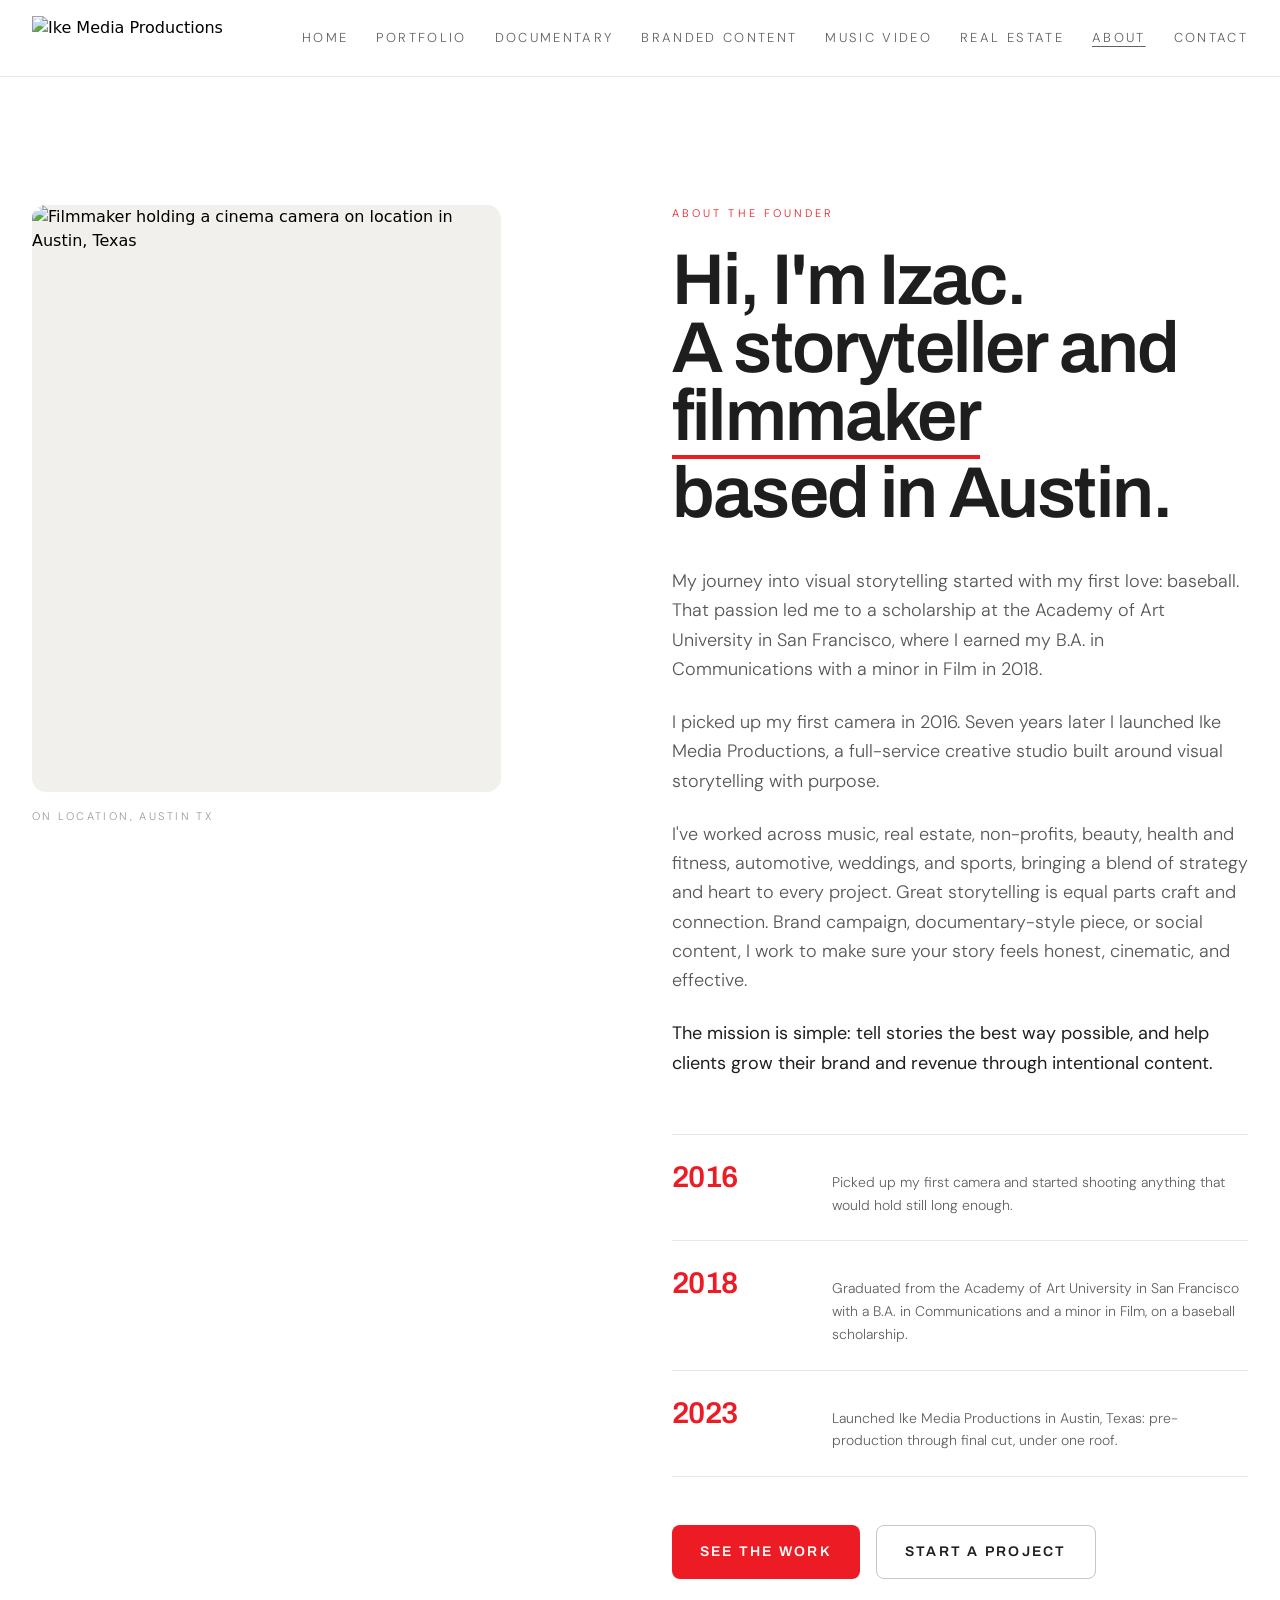
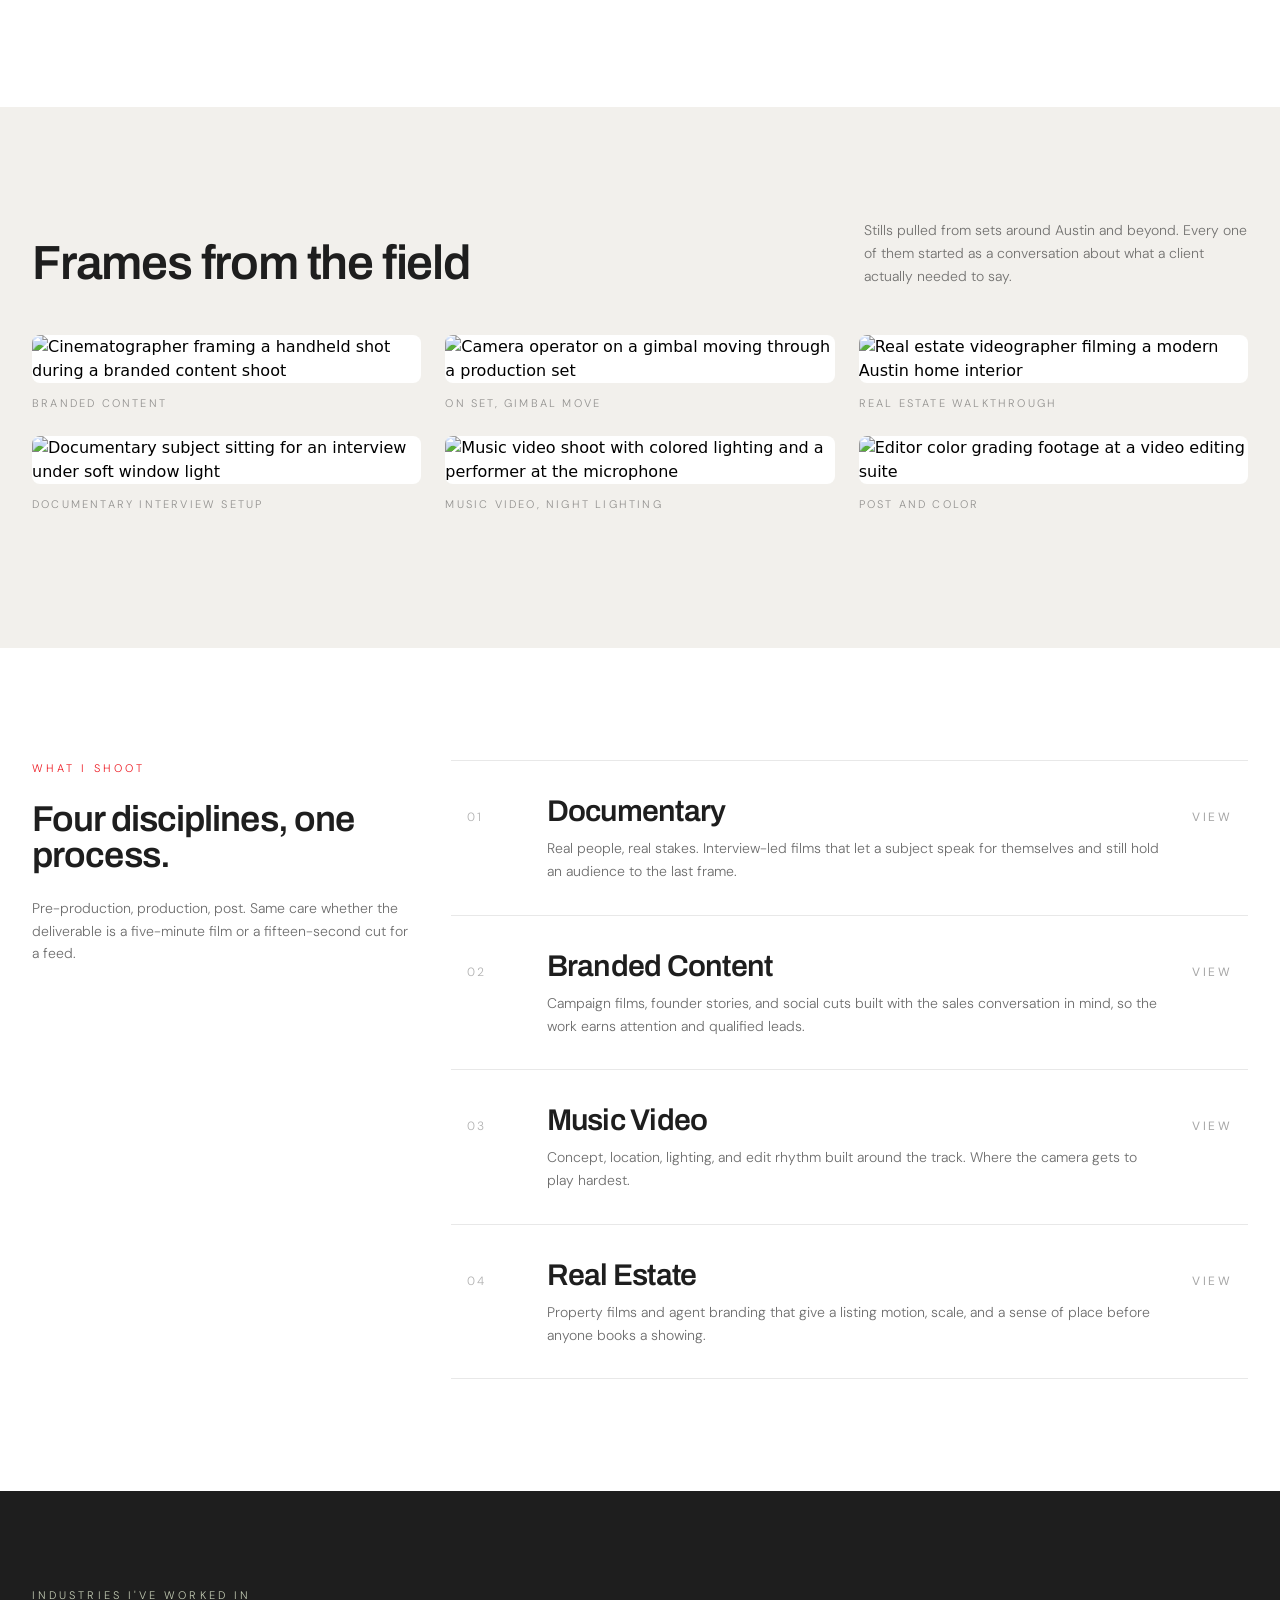
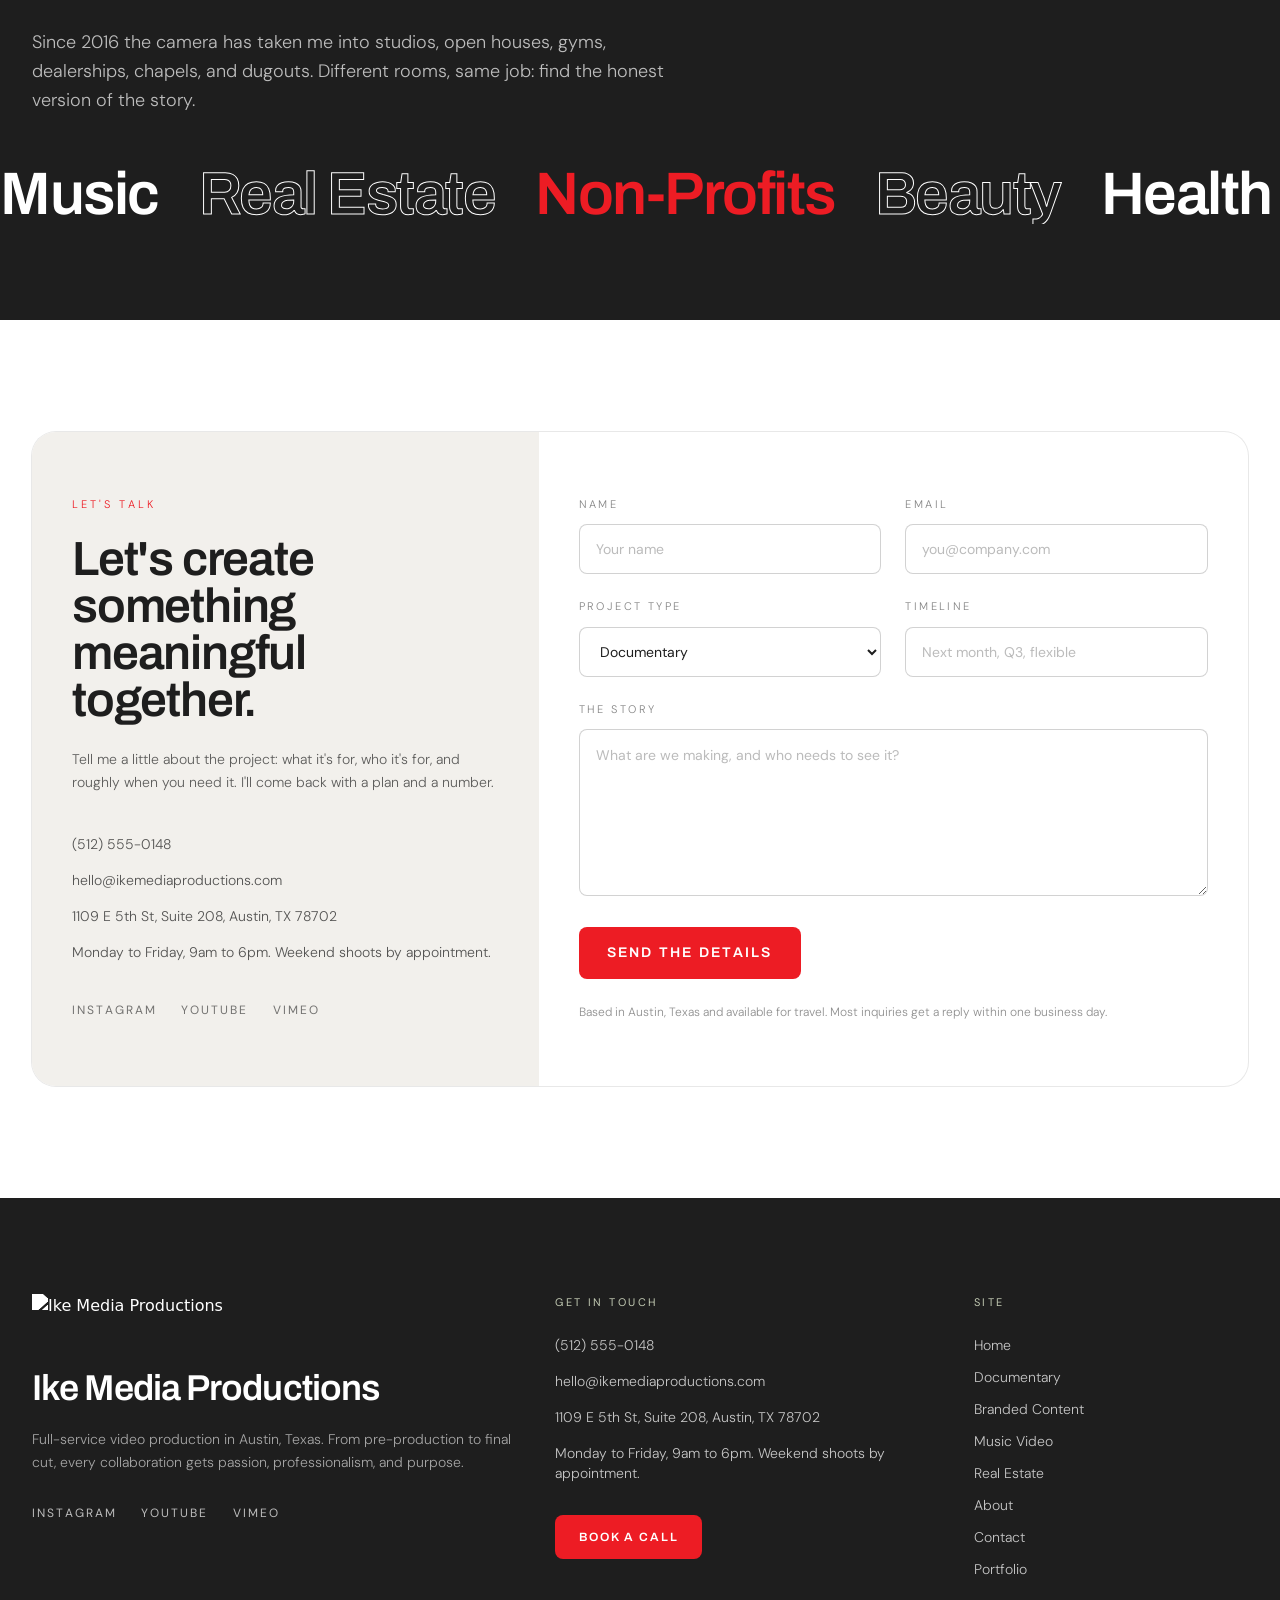
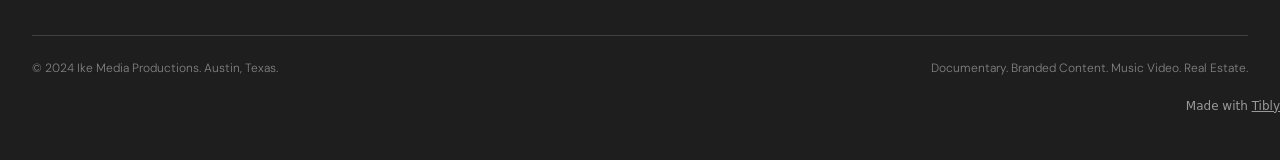
==== commit f678da29: "Reorder site navigation via the Tibly widget" ====
--- a/about.html
+++ b/about.html
@@ -22,7 +22,7 @@
 <script>document.addEventListener('input',function(e){var t=e.target;if(!t||t.type!=='range')return;var c=t.closest&&t.closest('.tibly-ba');if(c)c.style.setProperty('--ba',t.value+'%')});document.addEventListener('pointerdown',function(e){var c=e.target.closest&&e.target.closest('.tibly-ba');if(!c||e.button>0)return;e.preventDefault();var inp=c.querySelector('input[type=range]');var set=function(x){var r=c.getBoundingClientRect();if(!r.width)return;var p=Math.max(0,Math.min(100,(x-r.left)*100/r.width));c.style.setProperty('--ba',p+'%');if(inp)inp.value=Math.round(p)};set(e.clientX);var mv=function(ev){set(ev.clientX)};var up=function(){document.removeEventListener('pointermove',mv);document.removeEventListener('pointerup',up);document.removeEventListener('pointercancel',up)};document.addEventListener('pointermove',mv);document.addEventListener('pointerup',up);document.addEventListener('pointercancel',up)});document.addEventListener('click',function(e){var im=e.target.closest&&e.target.closest('[data-lightbox]');if(!im||!(im.currentSrc||im.src))return;e.preventDefault();var o=document.createElement('div');o.className='tibly-lb';var big=document.createElement('img');big.src=im.currentSrc||im.src;big.alt=im.alt||'';o.appendChild(big);o.addEventListener('click',function(){o.remove()});document.addEventListener('keydown',function esc(ev){if(ev.key==='Escape'){o.remove();document.removeEventListener('keydown',esc)}});document.body.appendChild(o)});document.addEventListener('click',function(e){var x=e.target.closest&&e.target.closest('[data-announce-close]');if(!x)return;var b=x.closest('[data-announce]');if(b){b.style.display='none';try{sessionStorage.setItem('tibly-announce','1')}catch(_){}}});addEventListener('DOMContentLoaded',function(){try{if(sessionStorage.getItem('tibly-announce')==='1'){var b=document.querySelector('[data-announce]');if(b)b.style.display='none'}}catch(_){}if('IntersectionObserver' in window&&!matchMedia('(prefers-reduced-motion:reduce)').matches){var els=document.querySelectorAll('[data-count]');if(els.length){var io=new IntersectionObserver(function(es){es.forEach(function(en){if(!en.isIntersecting)return;io.unobserve(en.target);var el=en.target,s=el.textContent||'',m=s.match(/[\d,]*\d(?:\.\d+)?/);if(!m)return;var raw=m[0],num=parseFloat(raw.replace(/,/g,''));if(!isFinite(num))return;if(!el.getAttribute('data-count'))el.setAttribute('data-count',s);var pre=s.slice(0,m.index),post=s.slice(m.index+raw.length),grp=raw.indexOf(',')>=0,dec=(raw.split('.')[1]||'').length,t0=performance.now();requestAnimationFrame(function tick(now){var p=Math.min((now-t0)/1400,1);p=1-Math.pow(1-p,3);var v=(num*p).toFixed(dec);if(grp)v=Number(v).toLocaleString('en-US',{minimumFractionDigits:dec});el.textContent=pre+v+post;if(p<1)requestAnimationFrame(tick)})})},{rootMargin:'0px 0px -10% 0px'});els.forEach(function(el){io.observe(el)})}}var badge=document.querySelector('[data-tibly-open]');if(badge){var src=document.querySelector('[data-tibly-field="hours"]');var txt=(src&&src.textContent||'').toLowerCase();var days=['sun','mon','tue','wed','thu','fri','sat'];var toMin=function(h,mm,ap){h=+h;mm=+(mm||0);if(ap==='pm'&&h!==12)h+=12;if(ap==='am'&&h===12)h=0;return h*60+mm};var spans=[];var re=/(sun|mon|tue|wed|thu|fri|sat|daily|every ?day)[a-z]*\s*(?:[-\u2013\u2014]\s*(sun|mon|tue|wed|thu|fri|sat)[a-z]*)?\s*:?\s*(\d{1,2})(?::(\d{2}))?\s*(am|pm)?\s*[-\u2013\u2014]\s*(\d{1,2})(?::(\d{2}))?\s*(am|pm)?/g,mm;while((mm=re.exec(txt))){var d1=mm[1].slice(0,3),d2=mm[2],ap1=mm[5]||(mm[8]==='pm'&&+mm[3]<=+mm[6]?'am':mm[8]),o=toMin(mm[3],mm[4],ap1),c=toMin(mm[6],mm[7],mm[8]);var from=d1==='dai'||d1==='eve'?0:days.indexOf(d1),to=d2?days.indexOf(d2.slice(0,3)):(d1==='dai'||d1==='eve'?6:from);if(from<0)continue;for(var d=from;;d=(d+1)%7){spans.push([d,o,c]);if(d===to)break}}if(spans.length){var now=new Date(),cur=now.getDay(),min=now.getHours()*60+now.getMinutes();var open=spans.some(function(s){return s[0]===cur&&min>=s[1]&&min<s[2]});badge.textContent=open?(badge.getAttribute('data-open-text')||'Open now'):(badge.getAttribute('data-closed-text')||'Closed now');badge.setAttribute('data-state',open?'open':'closed');badge.hidden=false}}});</script>
 <style>header a[aria-current="page"]:not(:has(img,svg)){text-decoration:underline;text-underline-offset:4px;text-decoration-thickness:1px}</style>
 <style>#nav-open~[class*="peer-checked:"][class*="fixed"]{min-height:100vh;min-height:100dvh}@media (prefers-reduced-motion:no-preference){label[for="nav-open"] span{transition:transform .3s ease,opacity .2s ease}header:has(#nav-open:checked) label[for="nav-open"]:not([aria-label="Close" i]) span:not(:has(span)):nth-of-type(1){transform:translateY(8px) rotate(45deg)}header:has(#nav-open:checked) label[for="nav-open"]:not([aria-label="Close" i]) span:not(:has(span)):nth-of-type(2){opacity:0}header:has(#nav-open:checked) label[for="nav-open"]:not([aria-label="Close" i]) span:not(:has(span)):nth-of-type(3){transform:translateY(-8px) rotate(-45deg)}#nav-open:checked~[class*="peer-checked:"]{animation:tibly-nav-in .25s ease}#nav-open:checked~[class*="peer-checked:"] label[for="nav-open"]{display:inline-block;animation:tibly-x-in .35s ease}@keyframes tibly-nav-in{from{opacity:0;transform:translateY(10px)}}@keyframes tibly-x-in{from{opacity:0;transform:rotate(-90deg) scale(.6)}}}</style>
-<link rel="stylesheet" href="/styles.css?v=a9160097"/>
+<link rel="stylesheet" href="/styles.css?v=71689bf2"/>
 </head>
 <body>
 <!-- block:header -->
@@ -36,15 +36,7 @@
       </a>
 
       <nav class="hidden md:flex md:flex-wrap md:items-center md:justify-end md:gap-x-5 md:gap-y-1 lg:gap-x-7">
-        <a class="font-body text-xs font-light uppercase tracking-[0.18em] text-ink/70 transition-colors duration-300 hover:text-brand-500 lg:text-[13px]" href="/">Home</a>
-        <a class="font-body text-xs font-light uppercase tracking-[0.18em] text-ink/70 transition-colors duration-300 hover:text-brand-500 lg:text-[13px]" href="/documentary">Documentary</a>
-        <a class="font-body text-xs font-light uppercase tracking-[0.18em] text-ink/70 transition-colors duration-300 hover:text-brand-500 lg:text-[13px]" href="/branded-content">Branded Content</a>
-        <a class="font-body text-xs font-light uppercase tracking-[0.18em] text-ink/70 transition-colors duration-300 hover:text-brand-500 lg:text-[13px]" href="/gallery-musicvideo">Music Video</a>
-        <a class="font-body text-xs font-light uppercase tracking-[0.18em] text-ink/70 transition-colors duration-300 hover:text-brand-500 lg:text-[13px]" href="/portfolio-realestate">Real Estate</a>
-        <a aria-current="page" class="font-body text-xs font-light uppercase tracking-[0.18em] text-ink/70 transition-colors duration-300 hover:text-brand-500 lg:text-[13px]" href="/about">About</a>
-        <a class="font-body text-xs font-light uppercase tracking-[0.18em] text-ink/70 transition-colors duration-300 hover:text-brand-500 lg:text-[13px]" href="/contact">Contact</a>
-        <a class="font-body text-xs font-light uppercase tracking-[0.18em] text-ink/70 transition-colors duration-300 hover:text-brand-500 lg:text-[13px]" href="/portfolio">Portfolio</a>
-        <a class="ml-2 hidden rounded-md bg-brand-500 px-5 py-2.5 font-display text-xs font-semibold uppercase tracking-[0.16em] text-white transition-colors duration-300 hover:bg-brand-700 lg:inline-block" href="/contact">Start a project</a>
+        <a class="font-body text-xs font-light uppercase tracking-[0.18em] text-ink/70 transition-colors duration-300 hover:text-brand-500 lg:text-[13px]" href="/">Home</a> <a class="font-body text-xs font-light uppercase tracking-[0.18em] text-ink/70 transition-colors duration-300 hover:text-brand-500 lg:text-[13px]" href="/portfolio">Portfolio</a> <a class="font-body text-xs font-light uppercase tracking-[0.18em] text-ink/70 transition-colors duration-300 hover:text-brand-500 lg:text-[13px]" href="/documentary">Documentary</a> <a class="font-body text-xs font-light uppercase tracking-[0.18em] text-ink/70 transition-colors duration-300 hover:text-brand-500 lg:text-[13px]" href="/branded-content">Branded Content</a> <a class="font-body text-xs font-light uppercase tracking-[0.18em] text-ink/70 transition-colors duration-300 hover:text-brand-500 lg:text-[13px]" href="/gallery-musicvideo">Music Video</a> <a class="font-body text-xs font-light uppercase tracking-[0.18em] text-ink/70 transition-colors duration-300 hover:text-brand-500 lg:text-[13px]" href="/portfolio-realestate">Real Estate</a> <a aria-current="page" class="font-body text-xs font-light uppercase tracking-[0.18em] text-ink/70 transition-colors duration-300 hover:text-brand-500 lg:text-[13px]" href="/about">About</a> <a class="font-body text-xs font-light uppercase tracking-[0.18em] text-ink/70 transition-colors duration-300 hover:text-brand-500 lg:text-[13px]" href="/contact">Contact</a>
       </nav>
 
       <label for="nav-open" class="md:hidden cursor-pointer p-2 -mr-2" aria-label="Menu">
@@ -435,7 +427,7 @@
       Call <span data-tibly-field="phone">(512) 555-0148</span>
     </a>
   </div>
-</footer>
+<div data-tibly-made-with="" style="text-align:right;font-size:12px;line-height:1;opacity:.55;margin-top:24px;white-space:nowrap;">Made with <a href="https://tibly.ai" rel="noopener" style="display:inline;color:inherit;font-size:inherit;margin:0;text-decoration:underline;" target="_blank">Tibly</a></div></footer>
 <!-- /block:footer -->
   <script async="" src="https://api.tibly.ai/widget/v1.js"></script>
 
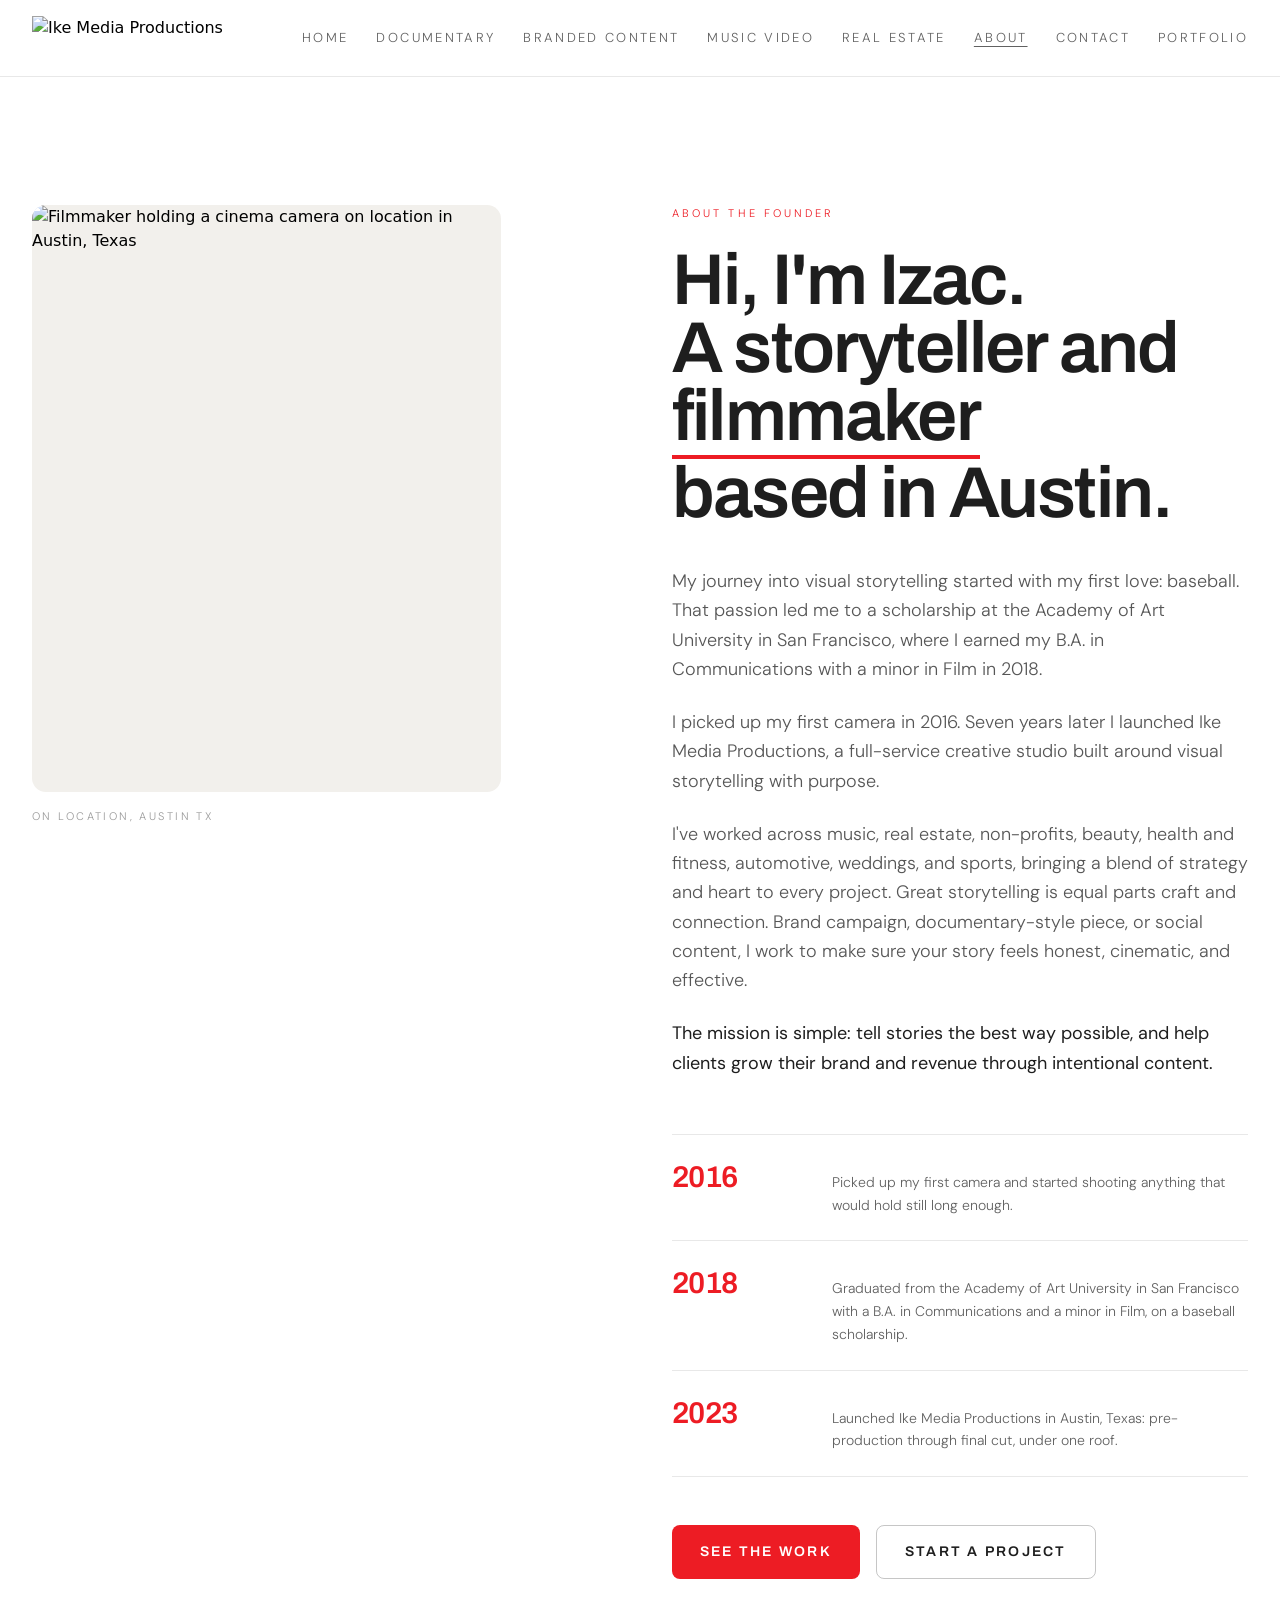
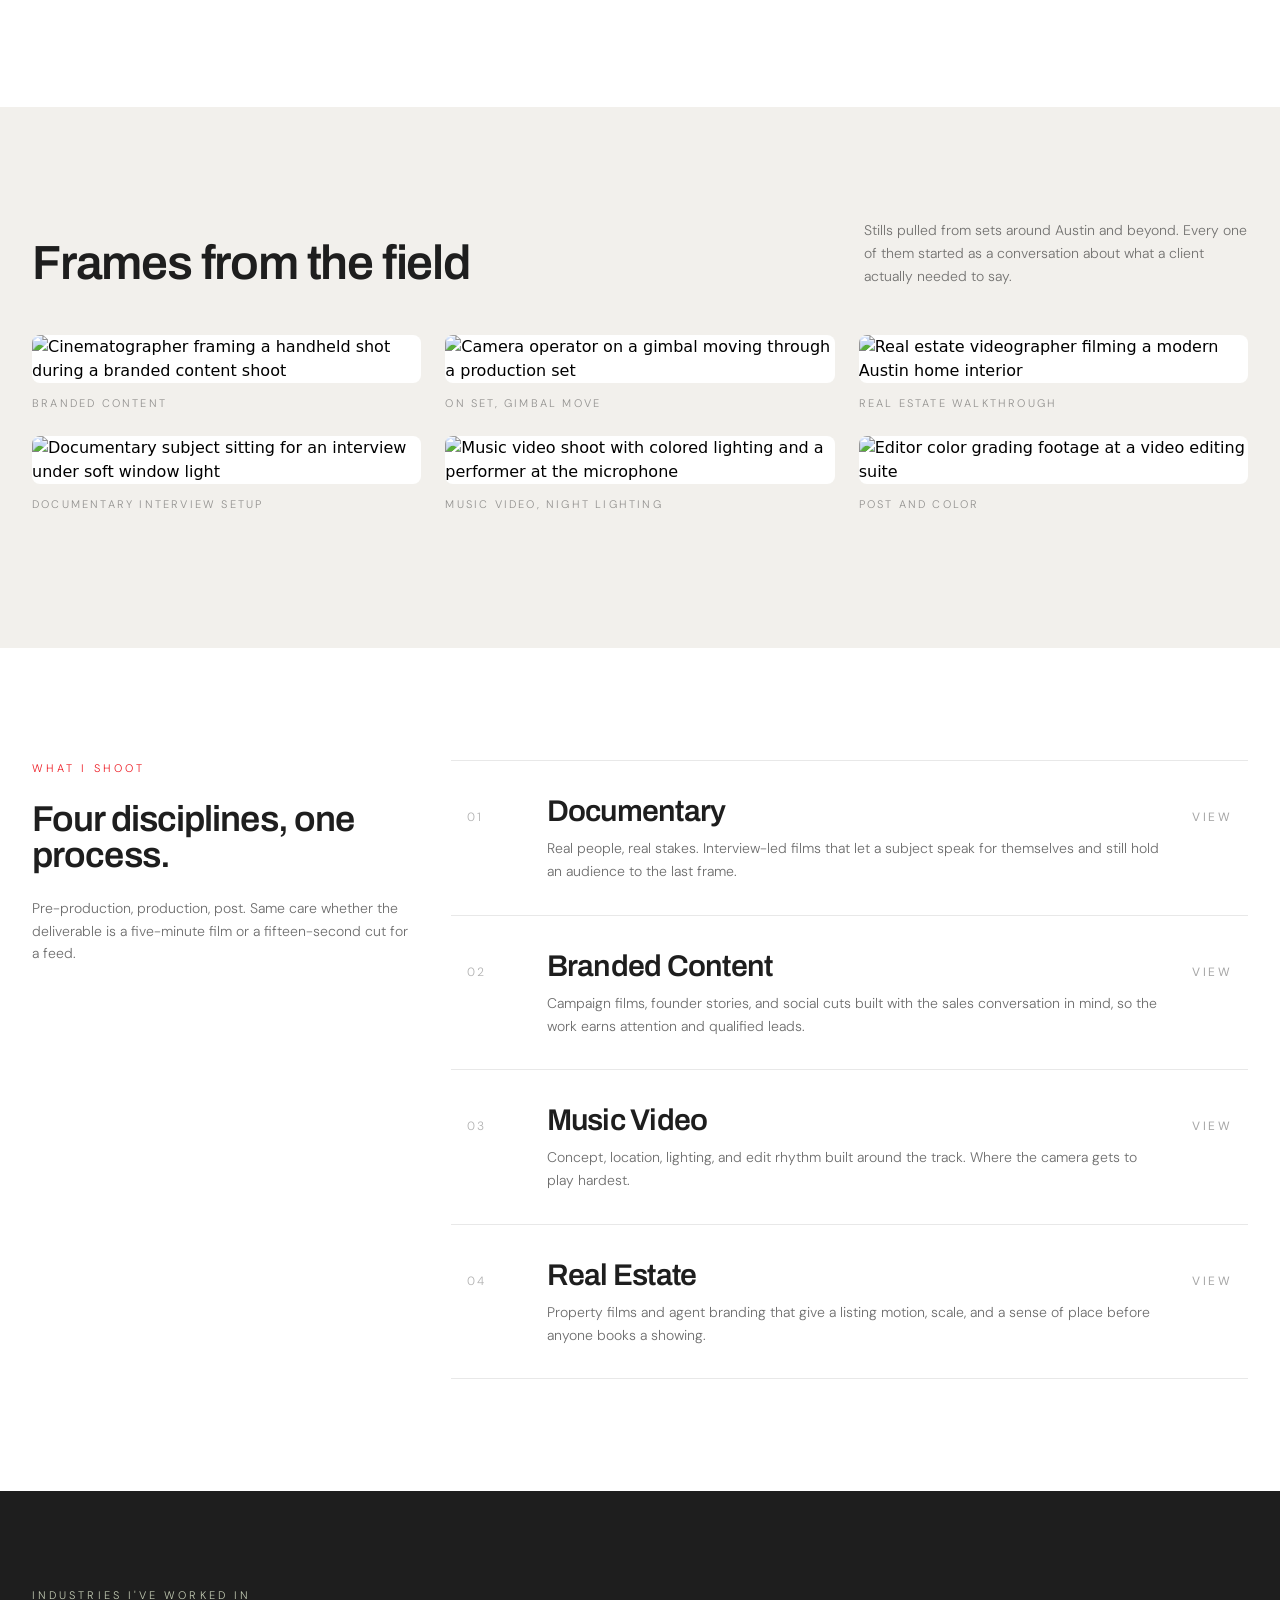
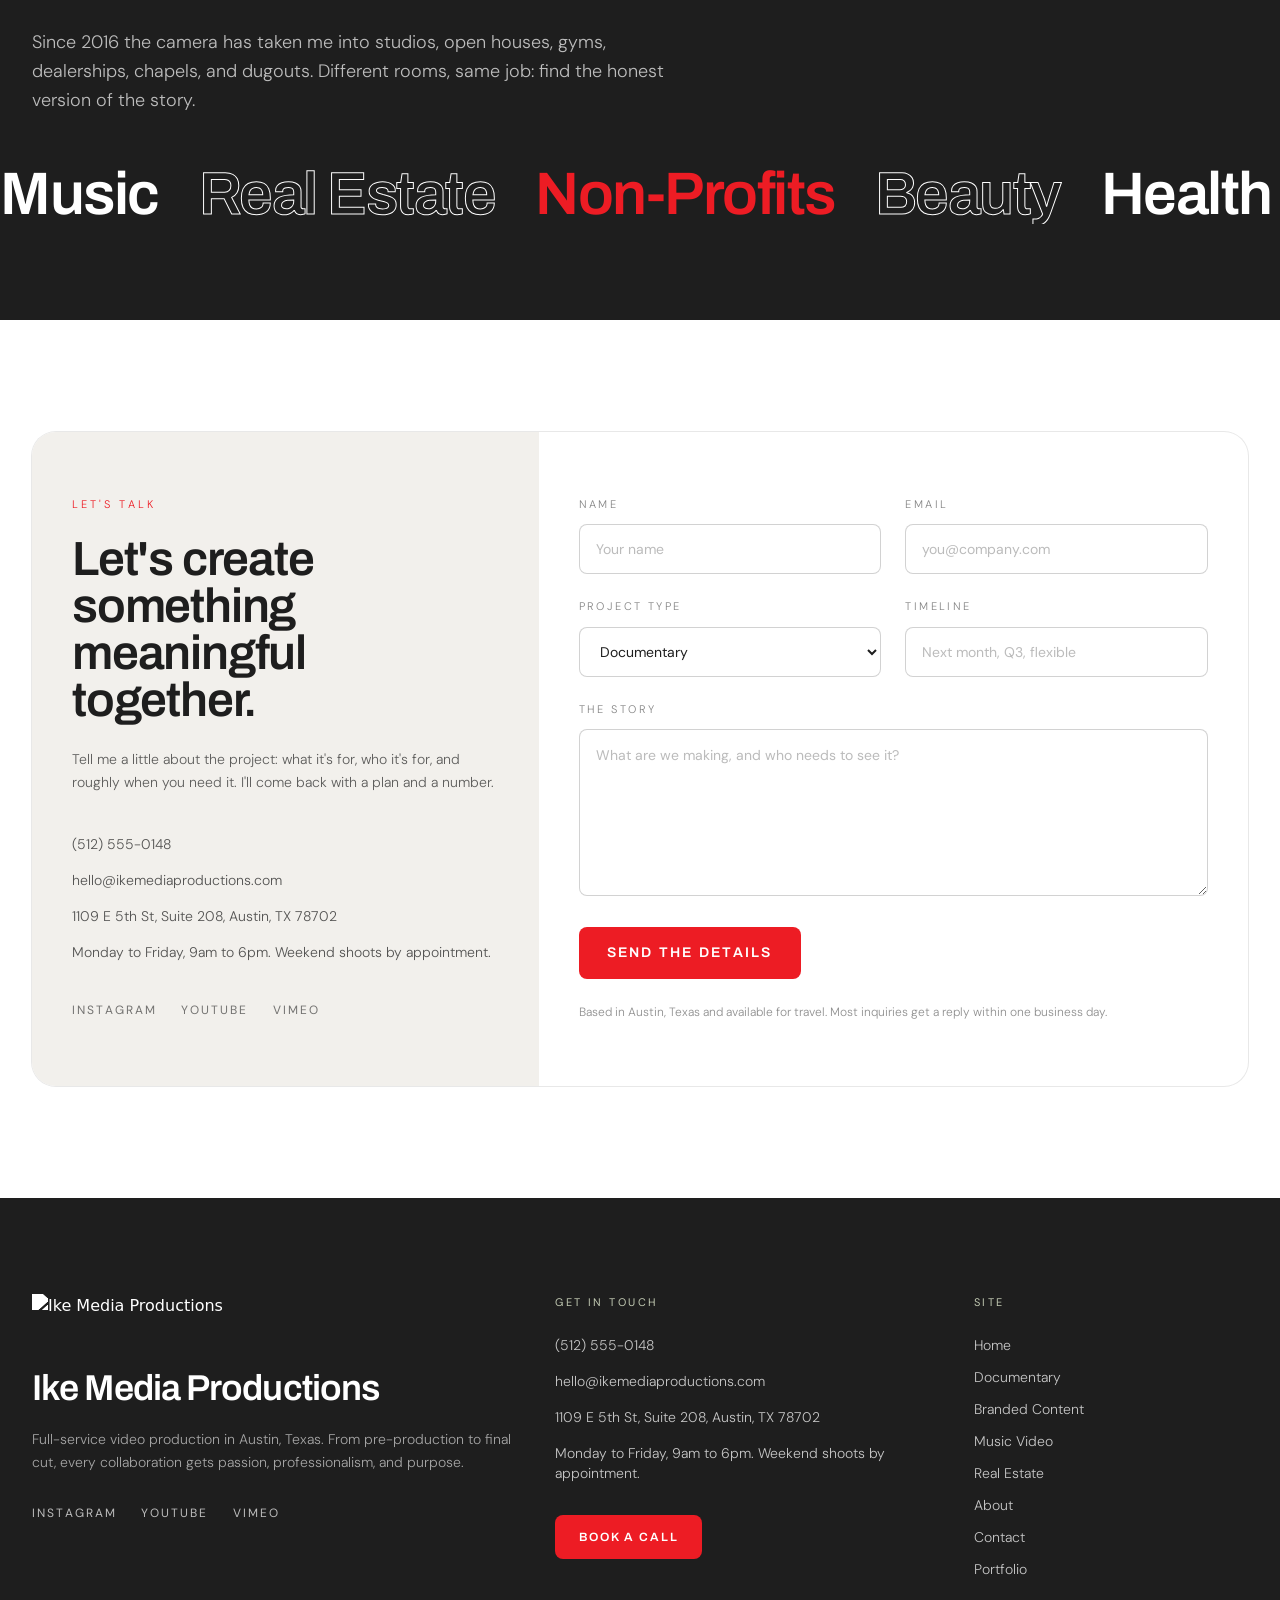
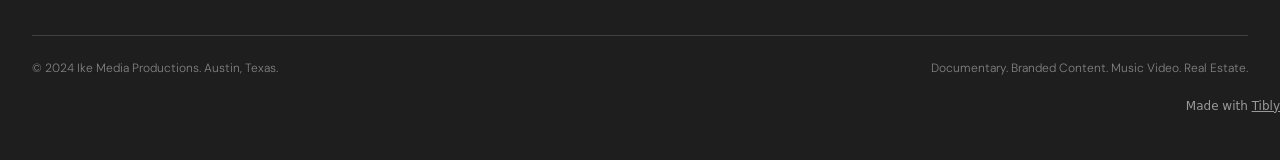
==== commit 0587e521: "Restore via the Tibly widget" ====
--- a/about.html
+++ b/about.html
@@ -22,7 +22,7 @@
 <script>document.addEventListener('input',function(e){var t=e.target;if(!t||t.type!=='range')return;var c=t.closest&&t.closest('.tibly-ba');if(c)c.style.setProperty('--ba',t.value+'%')});document.addEventListener('pointerdown',function(e){var c=e.target.closest&&e.target.closest('.tibly-ba');if(!c||e.button>0)return;e.preventDefault();var inp=c.querySelector('input[type=range]');var set=function(x){var r=c.getBoundingClientRect();if(!r.width)return;var p=Math.max(0,Math.min(100,(x-r.left)*100/r.width));c.style.setProperty('--ba',p+'%');if(inp)inp.value=Math.round(p)};set(e.clientX);var mv=function(ev){set(ev.clientX)};var up=function(){document.removeEventListener('pointermove',mv);document.removeEventListener('pointerup',up);document.removeEventListener('pointercancel',up)};document.addEventListener('pointermove',mv);document.addEventListener('pointerup',up);document.addEventListener('pointercancel',up)});document.addEventListener('click',function(e){var im=e.target.closest&&e.target.closest('[data-lightbox]');if(!im||!(im.currentSrc||im.src))return;e.preventDefault();var o=document.createElement('div');o.className='tibly-lb';var big=document.createElement('img');big.src=im.currentSrc||im.src;big.alt=im.alt||'';o.appendChild(big);o.addEventListener('click',function(){o.remove()});document.addEventListener('keydown',function esc(ev){if(ev.key==='Escape'){o.remove();document.removeEventListener('keydown',esc)}});document.body.appendChild(o)});document.addEventListener('click',function(e){var x=e.target.closest&&e.target.closest('[data-announce-close]');if(!x)return;var b=x.closest('[data-announce]');if(b){b.style.display='none';try{sessionStorage.setItem('tibly-announce','1')}catch(_){}}});addEventListener('DOMContentLoaded',function(){try{if(sessionStorage.getItem('tibly-announce')==='1'){var b=document.querySelector('[data-announce]');if(b)b.style.display='none'}}catch(_){}if('IntersectionObserver' in window&&!matchMedia('(prefers-reduced-motion:reduce)').matches){var els=document.querySelectorAll('[data-count]');if(els.length){var io=new IntersectionObserver(function(es){es.forEach(function(en){if(!en.isIntersecting)return;io.unobserve(en.target);var el=en.target,s=el.textContent||'',m=s.match(/[\d,]*\d(?:\.\d+)?/);if(!m)return;var raw=m[0],num=parseFloat(raw.replace(/,/g,''));if(!isFinite(num))return;if(!el.getAttribute('data-count'))el.setAttribute('data-count',s);var pre=s.slice(0,m.index),post=s.slice(m.index+raw.length),grp=raw.indexOf(',')>=0,dec=(raw.split('.')[1]||'').length,t0=performance.now();requestAnimationFrame(function tick(now){var p=Math.min((now-t0)/1400,1);p=1-Math.pow(1-p,3);var v=(num*p).toFixed(dec);if(grp)v=Number(v).toLocaleString('en-US',{minimumFractionDigits:dec});el.textContent=pre+v+post;if(p<1)requestAnimationFrame(tick)})})},{rootMargin:'0px 0px -10% 0px'});els.forEach(function(el){io.observe(el)})}}var badge=document.querySelector('[data-tibly-open]');if(badge){var src=document.querySelector('[data-tibly-field="hours"]');var txt=(src&&src.textContent||'').toLowerCase();var days=['sun','mon','tue','wed','thu','fri','sat'];var toMin=function(h,mm,ap){h=+h;mm=+(mm||0);if(ap==='pm'&&h!==12)h+=12;if(ap==='am'&&h===12)h=0;return h*60+mm};var spans=[];var re=/(sun|mon|tue|wed|thu|fri|sat|daily|every ?day)[a-z]*\s*(?:[-\u2013\u2014]\s*(sun|mon|tue|wed|thu|fri|sat)[a-z]*)?\s*:?\s*(\d{1,2})(?::(\d{2}))?\s*(am|pm)?\s*[-\u2013\u2014]\s*(\d{1,2})(?::(\d{2}))?\s*(am|pm)?/g,mm;while((mm=re.exec(txt))){var d1=mm[1].slice(0,3),d2=mm[2],ap1=mm[5]||(mm[8]==='pm'&&+mm[3]<=+mm[6]?'am':mm[8]),o=toMin(mm[3],mm[4],ap1),c=toMin(mm[6],mm[7],mm[8]);var from=d1==='dai'||d1==='eve'?0:days.indexOf(d1),to=d2?days.indexOf(d2.slice(0,3)):(d1==='dai'||d1==='eve'?6:from);if(from<0)continue;for(var d=from;;d=(d+1)%7){spans.push([d,o,c]);if(d===to)break}}if(spans.length){var now=new Date(),cur=now.getDay(),min=now.getHours()*60+now.getMinutes();var open=spans.some(function(s){return s[0]===cur&&min>=s[1]&&min<s[2]});badge.textContent=open?(badge.getAttribute('data-open-text')||'Open now'):(badge.getAttribute('data-closed-text')||'Closed now');badge.setAttribute('data-state',open?'open':'closed');badge.hidden=false}}});</script>
 <style>header a[aria-current="page"]:not(:has(img,svg)){text-decoration:underline;text-underline-offset:4px;text-decoration-thickness:1px}</style>
 <style>#nav-open~[class*="peer-checked:"][class*="fixed"]{min-height:100vh;min-height:100dvh}@media (prefers-reduced-motion:no-preference){label[for="nav-open"] span{transition:transform .3s ease,opacity .2s ease}header:has(#nav-open:checked) label[for="nav-open"]:not([aria-label="Close" i]) span:not(:has(span)):nth-of-type(1){transform:translateY(8px) rotate(45deg)}header:has(#nav-open:checked) label[for="nav-open"]:not([aria-label="Close" i]) span:not(:has(span)):nth-of-type(2){opacity:0}header:has(#nav-open:checked) label[for="nav-open"]:not([aria-label="Close" i]) span:not(:has(span)):nth-of-type(3){transform:translateY(-8px) rotate(-45deg)}#nav-open:checked~[class*="peer-checked:"]{animation:tibly-nav-in .25s ease}#nav-open:checked~[class*="peer-checked:"] label[for="nav-open"]{display:inline-block;animation:tibly-x-in .35s ease}@keyframes tibly-nav-in{from{opacity:0;transform:translateY(10px)}}@keyframes tibly-x-in{from{opacity:0;transform:rotate(-90deg) scale(.6)}}}</style>
-<link rel="stylesheet" href="/styles.css?v=71689bf2"/>
+<link rel="stylesheet" href="/styles.css?v=a9160097"/>
 </head>
 <body>
 <!-- block:header -->
@@ -36,7 +36,15 @@
       </a>
 
       <nav class="hidden md:flex md:flex-wrap md:items-center md:justify-end md:gap-x-5 md:gap-y-1 lg:gap-x-7">
-        <a class="font-body text-xs font-light uppercase tracking-[0.18em] text-ink/70 transition-colors duration-300 hover:text-brand-500 lg:text-[13px]" href="/">Home</a> <a class="font-body text-xs font-light uppercase tracking-[0.18em] text-ink/70 transition-colors duration-300 hover:text-brand-500 lg:text-[13px]" href="/portfolio">Portfolio</a> <a class="font-body text-xs font-light uppercase tracking-[0.18em] text-ink/70 transition-colors duration-300 hover:text-brand-500 lg:text-[13px]" href="/documentary">Documentary</a> <a class="font-body text-xs font-light uppercase tracking-[0.18em] text-ink/70 transition-colors duration-300 hover:text-brand-500 lg:text-[13px]" href="/branded-content">Branded Content</a> <a class="font-body text-xs font-light uppercase tracking-[0.18em] text-ink/70 transition-colors duration-300 hover:text-brand-500 lg:text-[13px]" href="/gallery-musicvideo">Music Video</a> <a class="font-body text-xs font-light uppercase tracking-[0.18em] text-ink/70 transition-colors duration-300 hover:text-brand-500 lg:text-[13px]" href="/portfolio-realestate">Real Estate</a> <a aria-current="page" class="font-body text-xs font-light uppercase tracking-[0.18em] text-ink/70 transition-colors duration-300 hover:text-brand-500 lg:text-[13px]" href="/about">About</a> <a class="font-body text-xs font-light uppercase tracking-[0.18em] text-ink/70 transition-colors duration-300 hover:text-brand-500 lg:text-[13px]" href="/contact">Contact</a>
+        <a class="font-body text-xs font-light uppercase tracking-[0.18em] text-ink/70 transition-colors duration-300 hover:text-brand-500 lg:text-[13px]" href="/">Home</a>
+        <a class="font-body text-xs font-light uppercase tracking-[0.18em] text-ink/70 transition-colors duration-300 hover:text-brand-500 lg:text-[13px]" href="/documentary">Documentary</a>
+        <a class="font-body text-xs font-light uppercase tracking-[0.18em] text-ink/70 transition-colors duration-300 hover:text-brand-500 lg:text-[13px]" href="/branded-content">Branded Content</a>
+        <a class="font-body text-xs font-light uppercase tracking-[0.18em] text-ink/70 transition-colors duration-300 hover:text-brand-500 lg:text-[13px]" href="/gallery-musicvideo">Music Video</a>
+        <a class="font-body text-xs font-light uppercase tracking-[0.18em] text-ink/70 transition-colors duration-300 hover:text-brand-500 lg:text-[13px]" href="/portfolio-realestate">Real Estate</a>
+        <a aria-current="page" class="font-body text-xs font-light uppercase tracking-[0.18em] text-ink/70 transition-colors duration-300 hover:text-brand-500 lg:text-[13px]" href="/about">About</a>
+        <a class="font-body text-xs font-light uppercase tracking-[0.18em] text-ink/70 transition-colors duration-300 hover:text-brand-500 lg:text-[13px]" href="/contact">Contact</a>
+        <a class="font-body text-xs font-light uppercase tracking-[0.18em] text-ink/70 transition-colors duration-300 hover:text-brand-500 lg:text-[13px]" href="/portfolio">Portfolio</a>
+        <a class="ml-2 hidden rounded-md bg-brand-500 px-5 py-2.5 font-display text-xs font-semibold uppercase tracking-[0.16em] text-white transition-colors duration-300 hover:bg-brand-700 lg:inline-block" href="/contact">Start a project</a>
       </nav>
 
       <label for="nav-open" class="md:hidden cursor-pointer p-2 -mr-2" aria-label="Menu">
--- a/styles.css
+++ b/styles.css
@@ -1,2 +1,2 @@
 /*! tailwindcss v4.3.2 | MIT License | https://tailwindcss.com */
-@layer properties{@supports (((-webkit-hyphens:none)) and (not (margin-trim:inline))) or ((-moz-orient:inline) and (not (color:rgb(from red r g b)))){*,:before,:after,::backdrop{--tw-scroll-snap-strictness:proximity;--tw-space-y-reverse:0;--tw-divide-y-reverse:0;--tw-border-style:solid;--tw-leading:initial;--tw-font-weight:initial;--tw-tracking:initial;--tw-shadow:0 0 #0000;--tw-shadow-color:initial;--tw-shadow-alpha:100%;--tw-inset-shadow:0 0 #0000;--tw-inset-shadow-color:initial;--tw-inset-shadow-alpha:100%;--tw-ring-color:initial;--tw-ring-shadow:0 0 #0000;--tw-inset-ring-color:initial;--tw-inset-ring-shadow:0 0 #0000;--tw-ring-inset:initial;--tw-ring-offset-width:0px;--tw-ring-offset-color:#fff;--tw-ring-offset-shadow:0 0 #0000;--tw-blur:initial;--tw-brightness:initial;--tw-contrast:initial;--tw-grayscale:initial;--tw-hue-rotate:initial;--tw-invert:initial;--tw-opacity:initial;--tw-saturate:initial;--tw-sepia:initial;--tw-drop-shadow:initial;--tw-drop-shadow-color:initial;--tw-drop-shadow-alpha:100%;--tw-drop-shadow-size:initial;--tw-duration:initial;--tw-translate-x:0;--tw-translate-y:0;--tw-translate-z:0;--tw-scale-x:1;--tw-scale-y:1;--tw-scale-z:1;--tw-outline-style:solid}}}@layer theme{:root,:host{--font-sans:ui-sans-serif, system-ui, sans-serif, "Apple Color Emoji", "Segoe UI Emoji", "Segoe UI Symbol", "Noto Color Emoji";--font-mono:ui-monospace, SFMono-Regular, Menlo, Monaco, Consolas, "Liberation Mono", "Courier New", monospace;--color-white:#fff;--spacing:.25rem;--container-xs:20rem;--container-sm:24rem;--container-2xl:42rem;--container-3xl:48rem;--container-5xl:64rem;--container-7xl:80rem;--text-xs:.75rem;--text-xs--line-height:calc(1 / .75);--text-sm:.875rem;--text-sm--line-height:calc(1.25 / .875);--text-base:1rem;--text-base--line-height:calc(1.5 / 1);--text-lg:1.125rem;--text-lg--line-height:calc(1.75 / 1.125);--text-xl:1.25rem;--text-xl--line-height:calc(1.75 / 1.25);--text-2xl:1.5rem;--text-2xl--line-height:calc(2 / 1.5);--text-3xl:1.875rem;--text-3xl--line-height:calc(2.25 / 1.875);--text-4xl:2.25rem;--text-4xl--line-height:calc(2.5 / 2.25);--text-5xl:3rem;--text-5xl--line-height:1;--text-6xl:3.75rem;--text-6xl--line-height:1;--text-7xl:4.5rem;--text-7xl--line-height:1;--text-8xl:6rem;--text-8xl--line-height:1;--font-weight-light:300;--font-weight-normal:400;--font-weight-semibold:600;--tracking-tight:-.025em;--leading-tight:1.25;--leading-relaxed:1.625;--radius-sm:.25rem;--radius-md:.5rem;--radius-lg:.875rem;--radius-xl:1.5rem;--aspect-video:16 / 9;--default-transition-duration:.15s;--default-transition-timing-function:cubic-bezier(.4, 0, .2, 1);--default-font-family:var(--font-sans);--default-mono-font-family:var(--font-mono);--color-surface:#f2f0ec;--color-ink:#1e1e1e;--color-brand-50:#fef2f2;--color-brand-100:#fde0e1;--color-brand-200:#fbc2c4;--color-brand-300:#f79399;--color-brand-400:#f45258;--color-brand-500:#ed1c24;--color-brand-600:#d4141b;--color-brand-700:#ae1016;--color-brand-800:#8a0e13;--color-brand-900:#5c0a0d;--color-accent-50:#f6f7f3;--color-accent-100:#ebeee5;--color-accent-200:#d7dccc;--color-accent-300:#c2cab3;--color-accent-400:#a9b39a;--color-accent-500:#909c80;--color-accent-600:#757f68;--color-accent-700:#5c6452;--color-accent-800:#454b3e;--color-accent-900:#2e3229;--font-display:"Archivo", "Helvetica Neue", Arial, sans-serif;--font-body:"DM Sans", "Helvetica Neue", Arial, sans-serif;--animate-marquee:marquee 30s linear infinite;--animate-kenburns:kenburns 18s ease-in-out infinite alternate;--animate-float:float 6s ease-in-out infinite;--animate-pulse-soft:pulse-soft 4s ease-in-out infinite;--animate-spin-slow:spin-slow 24s linear infinite}}@layer base{*,:after,:before,::backdrop{box-sizing:border-box;border:0 solid;margin:0;padding:0}::file-selector-button{box-sizing:border-box;border:0 solid;margin:0;padding:0}html,:host{-webkit-text-size-adjust:100%;tab-size:4;line-height:1.5;font-family:var(--default-font-family,ui-sans-serif, system-ui, sans-serif, "Apple Color Emoji", "Segoe UI Emoji", "Segoe UI Symbol", "Noto Color Emoji");font-feature-settings:var(--default-font-feature-settings,normal);font-variation-settings:var(--default-font-variation-settings,normal);-webkit-tap-highlight-color:transparent}hr{height:0;color:inherit;border-top-width:1px}abbr:where([title]){-webkit-text-decoration:underline dotted;text-decoration:underline dotted}h1,h2,h3,h4,h5,h6{font-size:inherit;font-weight:inherit}a{color:inherit;-webkit-text-decoration:inherit;-webkit-text-decoration:inherit;-webkit-text-decoration:inherit;text-decoration:inherit}b,strong{font-weight:bolder}code,kbd,samp,pre{font-family:var(--default-mono-font-family,ui-monospace, SFMono-Regular, Menlo, Monaco, Consolas, "Liberation Mono", "Courier New", monospace);font-feature-settings:var(--default-mono-font-feature-settings,normal);font-variation-settings:var(--default-mono-font-variation-settings,normal);font-size:1em}small{font-size:80%}sub,sup{vertical-align:baseline;font-size:75%;line-height:0;position:relative}sub{bottom:-.25em}sup{top:-.5em}table{text-indent:0;border-color:inherit;border-collapse:collapse}:-moz-focusring{outline:auto}progress{vertical-align:baseline}summary{display:list-item}ol,ul,menu{list-style:none}img,svg,video,canvas,audio,iframe,embed,object{vertical-align:middle;display:block}img,video{max-width:100%;height:auto}button,input,select,optgroup,textarea{font:inherit;font-feature-settings:inherit;font-variation-settings:inherit;letter-spacing:inherit;color:inherit;opacity:1;background-color:#0000;border-radius:0}::file-selector-button{font:inherit;font-feature-settings:inherit;font-variation-settings:inherit;letter-spacing:inherit;color:inherit;opacity:1;background-color:#0000;border-radius:0}:where(select:is([multiple],[size])) optgroup{font-weight:bolder}:where(select:is([multiple],[size])) optgroup option{padding-inline-start:20px}::file-selector-button{margin-inline-end:4px}::placeholder{opacity:1}@supports (not ((-webkit-appearance:-apple-pay-button))) or (contain-intrinsic-size:1px){::placeholder{color:currentColor}@supports (color:color-mix(in lab, red, red)){::placeholder{color:color-mix(in oklab, currentcolor 50%, transparent)}}}textarea{resize:vertical}::-webkit-search-decoration{-webkit-appearance:none}::-webkit-date-and-time-value{min-height:1lh;text-align:inherit}::-webkit-datetime-edit{display:inline-flex}::-webkit-datetime-edit-fields-wrapper{padding:0}::-webkit-datetime-edit{padding-block:0}::-webkit-datetime-edit-year-field{padding-block:0}::-webkit-datetime-edit-month-field{padding-block:0}::-webkit-datetime-edit-day-field{padding-block:0}::-webkit-datetime-edit-hour-field{padding-block:0}::-webkit-datetime-edit-minute-field{padding-block:0}::-webkit-datetime-edit-second-field{padding-block:0}::-webkit-datetime-edit-millisecond-field{padding-block:0}::-webkit-datetime-edit-meridiem-field{padding-block:0}::-webkit-calendar-picker-indicator{line-height:1}:-moz-ui-invalid{box-shadow:none}button,input:where([type=button],[type=reset],[type=submit]){appearance:button}::file-selector-button{appearance:button}::-webkit-inner-spin-button{height:auto}::-webkit-outer-spin-button{height:auto}[hidden]:where(:not([hidden=until-found])){display:none!important}}@layer components{.btn{justify-content:center;align-items:center;gap:calc(var(--spacing) * 2);border-radius:var(--radius-md);background-color:var(--color-brand-500);padding-inline:calc(var(--spacing) * 7);padding-block:calc(var(--spacing) * 4);font-family:var(--font-display);font-size:var(--text-sm);line-height:var(--tw-leading,var(--text-sm--line-height));--tw-font-weight:var(--font-weight-semibold);font-weight:var(--font-weight-semibold);--tw-tracking:.16em;letter-spacing:.16em;color:var(--color-white);text-transform:uppercase;transition-property:color,background-color,border-color,outline-color,text-decoration-color,fill,stroke,--tw-gradient-from,--tw-gradient-via,--tw-gradient-to,opacity,box-shadow,transform,translate,scale,rotate,filter,-webkit-backdrop-filter,backdrop-filter,display,content-visibility,overlay,pointer-events;transition-timing-function:var(--tw-ease,var(--default-transition-timing-function));transition-duration:var(--tw-duration,var(--default-transition-duration));--tw-duration:.3s;transition-duration:.3s;display:inline-flex}@media (hover:hover){.btn:hover{background-color:var(--color-brand-700)}}.btn:focus-visible{outline-style:var(--tw-outline-style);outline-offset:2px;outline-width:2px;outline-color:var(--color-brand-600)}.btn-secondary{justify-content:center;align-items:center;gap:calc(var(--spacing) * 2);border-radius:var(--radius-md);border-style:var(--tw-border-style);border-width:1px;border-color:#1e1e1e40;display:inline-flex}@supports (color:color-mix(in lab, red, red)){.btn-secondary{border-color:color-mix(in oklab, var(--color-ink) 25%, transparent)}}.btn-secondary{padding-inline:calc(var(--spacing) * 7);padding-block:calc(var(--spacing) * 4);font-family:var(--font-display);font-size:var(--text-sm);line-height:var(--tw-leading,var(--text-sm--line-height));--tw-font-weight:var(--font-weight-semibold);font-weight:var(--font-weight-semibold);--tw-tracking:.16em;letter-spacing:.16em;color:var(--color-ink);text-transform:uppercase;transition-property:color,background-color,border-color,outline-color,text-decoration-color,fill,stroke,--tw-gradient-from,--tw-gradient-via,--tw-gradient-to,opacity,box-shadow,transform,translate,scale,rotate,filter,-webkit-backdrop-filter,backdrop-filter,display,content-visibility,overlay,pointer-events;transition-timing-function:var(--tw-ease,var(--default-transition-timing-function));transition-duration:var(--tw-duration,var(--default-transition-duration));--tw-duration:.3s;background-color:#0000;transition-duration:.3s}@media (hover:hover){.btn-secondary:hover{border-color:var(--color-ink);background-color:var(--color-ink);color:var(--color-white)}}.btn-secondary:focus-visible{outline-style:var(--tw-outline-style);outline-offset:2px;outline-width:2px;outline-color:var(--color-ink)}.card{border-radius:var(--radius-lg);background-color:var(--color-surface);padding:calc(var(--spacing) * 7);--tw-ring-shadow:var(--tw-ring-inset,) 0 0 0 calc(1px + var(--tw-ring-offset-width)) var(--tw-ring-color,currentcolor);box-shadow:var(--tw-inset-shadow), var(--tw-inset-ring-shadow), var(--tw-ring-offset-shadow), var(--tw-ring-shadow), var(--tw-shadow);--tw-ring-color:#1e1e1e0d}@supports (color:color-mix(in lab, red, red)){.card{--tw-ring-color:color-mix(in oklab, var(--color-ink) 5%, transparent)}}.card{transition-property:color,background-color,border-color,outline-color,text-decoration-color,fill,stroke,--tw-gradient-from,--tw-gradient-via,--tw-gradient-to,opacity,box-shadow,transform,translate,scale,rotate,filter,-webkit-backdrop-filter,backdrop-filter,display,content-visibility,overlay,pointer-events;transition-timing-function:var(--tw-ease,var(--default-transition-timing-function));transition-duration:var(--tw-duration,var(--default-transition-duration));--tw-duration:.3s;transition-duration:.3s}@media (hover:hover){.card:hover{--tw-ring-color:#1e1e1e33}@supports (color:color-mix(in lab, red, red)){.card:hover{--tw-ring-color:color-mix(in oklab, var(--color-ink) 20%, transparent)}}}}@layer utilities{.sr-only{clip-path:inset(50%);white-space:nowrap;border-width:0;width:1px;height:1px;margin:-1px;padding:0;position:absolute;overflow:hidden}.absolute{position:absolute}.fixed{position:fixed}.relative{position:relative}.sticky{position:sticky}.inset-0{inset:0}.inset-x-0{inset-inline:0}.top-0{top:0}.-bottom-1{bottom:calc(var(--spacing) * -1)}.bottom-0{bottom:0}.left-0{left:0}.z-0{z-index:0}.z-10{z-index:10}.z-40{z-index:40}.z-50{z-index:50}.col-span-1{grid-column:span 1/span 1}.col-span-2{grid-column:span 2/span 2}.col-span-3{grid-column:span 3/span 3}.mx-auto{margin-inline:auto}.-mt-16{margin-top:calc(var(--spacing) * -16)}.mt-1{margin-top:var(--spacing)}.mt-1\.5{margin-top:calc(var(--spacing) * 1.5)}.mt-2{margin-top:calc(var(--spacing) * 2)}.mt-3{margin-top:calc(var(--spacing) * 3)}.mt-4{margin-top:calc(var(--spacing) * 4)}.mt-5{margin-top:calc(var(--spacing) * 5)}.mt-6{margin-top:calc(var(--spacing) * 6)}.mt-7{margin-top:calc(var(--spacing) * 7)}.mt-8{margin-top:calc(var(--spacing) * 8)}.mt-9{margin-top:calc(var(--spacing) * 9)}.mt-10{margin-top:calc(var(--spacing) * 10)}.mt-12{margin-top:calc(var(--spacing) * 12)}.mt-14{margin-top:calc(var(--spacing) * 14)}.mt-16{margin-top:calc(var(--spacing) * 16)}.mt-20{margin-top:calc(var(--spacing) * 20)}.-mr-2{margin-right:calc(var(--spacing) * -2)}.-mb-20{margin-bottom:calc(var(--spacing) * -20)}.mb-4{margin-bottom:calc(var(--spacing) * 4)}.ml-2{margin-left:calc(var(--spacing) * 2)}.block{display:block}.flex{display:flex}.grid{display:grid}.hidden{display:none}.inline-block{display:inline-block}.inline-flex{display:inline-flex}.table{display:table}.aspect-\[3\/2\]{aspect-ratio:3/2}.aspect-\[3\/4\]{aspect-ratio:3/4}.aspect-\[4\/3\]{aspect-ratio:4/3}.aspect-\[4\/5\]{aspect-ratio:4/5}.aspect-\[16\/9\]{aspect-ratio:16/9}.aspect-\[16\/10\]{aspect-ratio:16/10}.aspect-square{aspect-ratio:1}.aspect-video{aspect-ratio:var(--aspect-video)}.h-1{height:var(--spacing)}.h-1\.5{height:calc(var(--spacing) * 1.5)}.h-2{height:calc(var(--spacing) * 2)}.h-2\.5{height:calc(var(--spacing) * 2.5)}.h-7{height:calc(var(--spacing) * 7)}.h-9{height:calc(var(--spacing) * 9)}.h-11{height:calc(var(--spacing) * 11)}.h-\[3px\]{height:3px}.h-\[6px\]{height:6px}.h-\[52vh\]{height:52vh}.h-auto{height:auto}.h-full{height:100%}.h-px{height:1px}.min-h-\[320px\]{min-height:320px}.w-1\.5{width:calc(var(--spacing) * 1.5)}.w-2{width:calc(var(--spacing) * 2)}.w-7{width:calc(var(--spacing) * 7)}.w-8{width:calc(var(--spacing) * 8)}.w-10{width:calc(var(--spacing) * 10)}.w-24{width:calc(var(--spacing) * 24)}.w-72{width:calc(var(--spacing) * 72)}.w-\[78vw\]{width:78vw}.w-auto{width:auto}.w-full{width:100%}.w-max{width:max-content}.max-w-2xl{max-width:var(--container-2xl)}.max-w-3xl{max-width:var(--container-3xl)}.max-w-5xl{max-width:var(--container-5xl)}.max-w-7xl{max-width:var(--container-7xl)}.max-w-prose{max-width:65ch}.max-w-sm{max-width:var(--container-sm)}.max-w-xs{max-width:var(--container-xs)}.flex-1{flex:1}.shrink-0{flex-shrink:0}.grow{flex-grow:1}.-rotate-1{rotate:-1deg}.animate-marquee{animation:var(--animate-marquee)}.cursor-pointer{cursor:pointer}.snap-x{scroll-snap-type:x var(--tw-scroll-snap-strictness)}.snap-mandatory{--tw-scroll-snap-strictness:mandatory}.snap-start{scroll-snap-align:start}.columns-2{columns:2}.break-inside-avoid{break-inside:avoid}.grid-cols-1{grid-template-columns:repeat(1,minmax(0,1fr))}.grid-cols-2{grid-template-columns:repeat(2,minmax(0,1fr))}.grid-cols-5{grid-template-columns:repeat(5,minmax(0,1fr))}.grid-cols-\[auto_1fr\]{grid-template-columns:auto 1fr}.flex-col{flex-direction:column}.flex-wrap{flex-wrap:wrap}.items-baseline{align-items:baseline}.items-center{align-items:center}.justify-between{justify-content:space-between}.justify-center{justify-content:center}.gap-1{gap:var(--spacing)}.gap-2{gap:calc(var(--spacing) * 2)}.gap-3{gap:calc(var(--spacing) * 3)}.gap-4{gap:calc(var(--spacing) * 4)}.gap-5{gap:calc(var(--spacing) * 5)}.gap-6{gap:calc(var(--spacing) * 6)}.gap-8{gap:calc(var(--spacing) * 8)}.gap-10{gap:calc(var(--spacing) * 10)}.gap-12{gap:calc(var(--spacing) * 12)}.gap-14{gap:calc(var(--spacing) * 14)}.gap-px{gap:1px}:where(.space-y-3>:not(:last-child)){--tw-space-y-reverse:0;margin-block-start:calc(calc(var(--spacing) * 3) * var(--tw-space-y-reverse));margin-block-end:calc(calc(var(--spacing) * 3) * calc(1 - var(--tw-space-y-reverse)))}:where(.space-y-4>:not(:last-child)){--tw-space-y-reverse:0;margin-block-start:calc(calc(var(--spacing) * 4) * var(--tw-space-y-reverse));margin-block-end:calc(calc(var(--spacing) * 4) * calc(1 - var(--tw-space-y-reverse)))}:where(.space-y-5>:not(:last-child)){--tw-space-y-reverse:0;margin-block-start:calc(calc(var(--spacing) * 5) * var(--tw-space-y-reverse));margin-block-end:calc(calc(var(--spacing) * 5) * calc(1 - var(--tw-space-y-reverse)))}:where(.space-y-6>:not(:last-child)){--tw-space-y-reverse:0;margin-block-start:calc(calc(var(--spacing) * 6) * var(--tw-space-y-reverse));margin-block-end:calc(calc(var(--spacing) * 6) * calc(1 - var(--tw-space-y-reverse)))}:where(.space-y-7>:not(:last-child)){--tw-space-y-reverse:0;margin-block-start:calc(calc(var(--spacing) * 7) * var(--tw-space-y-reverse));margin-block-end:calc(calc(var(--spacing) * 7) * calc(1 - var(--tw-space-y-reverse)))}:where(.space-y-16>:not(:last-child)){--tw-space-y-reverse:0;margin-block-start:calc(calc(var(--spacing) * 16) * var(--tw-space-y-reverse));margin-block-end:calc(calc(var(--spacing) * 16) * calc(1 - var(--tw-space-y-reverse)))}.gap-x-5{column-gap:calc(var(--spacing) * 5)}.gap-x-6{column-gap:calc(var(--spacing) * 6)}.gap-x-8{column-gap:calc(var(--spacing) * 8)}.gap-y-3{row-gap:calc(var(--spacing) * 3)}:where(.divide-y>:not(:last-child)){--tw-divide-y-reverse:0;border-bottom-style:var(--tw-border-style);border-top-style:var(--tw-border-style);border-top-width:calc(1px * var(--tw-divide-y-reverse));border-bottom-width:calc(1px * calc(1 - var(--tw-divide-y-reverse)))}:where(.divide-ink\/10>:not(:last-child)){border-color:#1e1e1e1a}@supports (color:color-mix(in lab, red, red)){:where(.divide-ink\/10>:not(:last-child)){border-color:color-mix(in oklab, var(--color-ink) 10%, transparent)}}:where(.divide-white\/15>:not(:last-child)){border-color:#ffffff26}@supports (color:color-mix(in lab, red, red)){:where(.divide-white\/15>:not(:last-child)){border-color:color-mix(in oklab, var(--color-white) 15%, transparent)}}.overflow-hidden{overflow:hidden}.overflow-x-auto{overflow-x:auto}.overflow-y-auto{overflow-y:auto}.rounded-full{border-radius:3.40282e38px}.rounded-lg{border-radius:var(--radius-lg)}.rounded-md{border-radius:var(--radius-md)}.rounded-sm{border-radius:var(--radius-sm)}.rounded-xl{border-radius:var(--radius-xl)}.border{border-style:var(--tw-border-style);border-width:1px}.border-0{border-style:var(--tw-border-style);border-width:0}.border-y{border-block-style:var(--tw-border-style);border-block-width:1px}.border-t{border-top-style:var(--tw-border-style);border-top-width:1px}.border-b{border-bottom-style:var(--tw-border-style);border-bottom-width:1px}.border-b-4{border-bottom-style:var(--tw-border-style);border-bottom-width:4px}.border-brand-500{border-color:var(--color-brand-500)}.border-brand-700{border-color:var(--color-brand-700)}.border-ink\/10{border-color:#1e1e1e1a}@supports (color:color-mix(in lab, red, red)){.border-ink\/10{border-color:color-mix(in oklab, var(--color-ink) 10%, transparent)}}.border-ink\/15{border-color:#1e1e1e26}@supports (color:color-mix(in lab, red, red)){.border-ink\/15{border-color:color-mix(in oklab, var(--color-ink) 15%, transparent)}}.border-ink\/20{border-color:#1e1e1e33}@supports (color:color-mix(in lab, red, red)){.border-ink\/20{border-color:color-mix(in oklab, var(--color-ink) 20%, transparent)}}.border-ink\/25{border-color:#1e1e1e40}@supports (color:color-mix(in lab, red, red)){.border-ink\/25{border-color:color-mix(in oklab, var(--color-ink) 25%, transparent)}}.border-transparent{border-color:#0000}.border-white\/10{border-color:#ffffff1a}@supports (color:color-mix(in lab, red, red)){.border-white\/10{border-color:color-mix(in oklab, var(--color-white) 10%, transparent)}}.border-white\/15{border-color:#ffffff26}@supports (color:color-mix(in lab, red, red)){.border-white\/15{border-color:color-mix(in oklab, var(--color-white) 15%, transparent)}}.border-white\/30{border-color:#ffffff4d}@supports (color:color-mix(in lab, red, red)){.border-white\/30{border-color:color-mix(in oklab, var(--color-white) 30%, transparent)}}.border-white\/40{border-color:#fff6}@supports (color:color-mix(in lab, red, red)){.border-white\/40{border-color:color-mix(in oklab, var(--color-white) 40%, transparent)}}.bg-accent-100{background-color:var(--color-accent-100)}.bg-accent-200{background-color:var(--color-accent-200)}.bg-brand-500{background-color:var(--color-brand-500)}.bg-ink{background-color:var(--color-ink)}.bg-ink\/30{background-color:#1e1e1e4d}@supports (color:color-mix(in lab, red, red)){.bg-ink\/30{background-color:color-mix(in oklab, var(--color-ink) 30%, transparent)}}.bg-surface{background-color:var(--color-surface)}.bg-white{background-color:var(--color-white)}.bg-white\/5{background-color:#ffffff0d}@supports (color:color-mix(in lab, red, red)){.bg-white\/5{background-color:color-mix(in oklab, var(--color-white) 5%, transparent)}}.bg-white\/10{background-color:#ffffff1a}@supports (color:color-mix(in lab, red, red)){.bg-white\/10{background-color:color-mix(in oklab, var(--color-white) 10%, transparent)}}.bg-white\/15{background-color:#ffffff26}@supports (color:color-mix(in lab, red, red)){.bg-white\/15{background-color:color-mix(in oklab, var(--color-white) 15%, transparent)}}.bg-white\/20{background-color:#fff3}@supports (color:color-mix(in lab, red, red)){.bg-white\/20{background-color:color-mix(in oklab, var(--color-white) 20%, transparent)}}.object-cover{object-fit:cover}.p-2{padding:calc(var(--spacing) * 2)}.p-5{padding:calc(var(--spacing) * 5)}.p-6{padding:calc(var(--spacing) * 6)}.p-8{padding:calc(var(--spacing) * 8)}.px-1{padding-inline:var(--spacing)}.px-2{padding-inline:calc(var(--spacing) * 2)}.px-4{padding-inline:calc(var(--spacing) * 4)}.px-5{padding-inline:calc(var(--spacing) * 5)}.px-6{padding-inline:calc(var(--spacing) * 6)}.py-1{padding-block:var(--spacing)}.py-2\.5{padding-block:calc(var(--spacing) * 2.5)}.py-3{padding-block:calc(var(--spacing) * 3)}.py-3\.5{padding-block:calc(var(--spacing) * 3.5)}.py-4{padding-block:calc(var(--spacing) * 4)}.py-5{padding-block:calc(var(--spacing) * 5)}.py-6{padding-block:calc(var(--spacing) * 6)}.py-7{padding-block:calc(var(--spacing) * 7)}.py-8{padding-block:calc(var(--spacing) * 8)}.py-10{padding-block:calc(var(--spacing) * 10)}.py-12{padding-block:calc(var(--spacing) * 12)}.py-14{padding-block:calc(var(--spacing) * 14)}.py-16{padding-block:calc(var(--spacing) * 16)}.py-20{padding-block:calc(var(--spacing) * 20)}.pt-6{padding-top:calc(var(--spacing) * 6)}.pt-8{padding-top:calc(var(--spacing) * 8)}.pt-10{padding-top:calc(var(--spacing) * 10)}.pt-12{padding-top:calc(var(--spacing) * 12)}.pt-14{padding-top:calc(var(--spacing) * 14)}.pt-16{padding-top:calc(var(--spacing) * 16)}.pt-20{padding-top:calc(var(--spacing) * 20)}.pt-36{padding-top:calc(var(--spacing) * 36)}.pr-8{padding-right:calc(var(--spacing) * 8)}.pr-10{padding-right:calc(var(--spacing) * 10)}.pb-0{padding-bottom:0}.pb-0\.5{padding-bottom:calc(var(--spacing) * .5)}.pb-1{padding-bottom:var(--spacing)}.pb-4{padding-bottom:calc(var(--spacing) * 4)}.pb-6{padding-bottom:calc(var(--spacing) * 6)}.pb-16{padding-bottom:calc(var(--spacing) * 16)}.pb-20{padding-bottom:calc(var(--spacing) * 20)}.pb-24{padding-bottom:calc(var(--spacing) * 24)}.font-body{font-family:var(--font-body)}.font-display{font-family:var(--font-display)}.text-2xl{font-size:var(--text-2xl);line-height:var(--tw-leading,var(--text-2xl--line-height))}.text-3xl{font-size:var(--text-3xl);line-height:var(--tw-leading,var(--text-3xl--line-height))}.text-4xl{font-size:var(--text-4xl);line-height:var(--tw-leading,var(--text-4xl--line-height))}.text-5xl{font-size:var(--text-5xl);line-height:var(--tw-leading,var(--text-5xl--line-height))}.text-base{font-size:var(--text-base);line-height:var(--tw-leading,var(--text-base--line-height))}.text-lg{font-size:var(--text-lg);line-height:var(--tw-leading,var(--text-lg--line-height))}.text-sm{font-size:var(--text-sm);line-height:var(--tw-leading,var(--text-sm--line-height))}.text-xl{font-size:var(--text-xl);line-height:var(--tw-leading,var(--text-xl--line-height))}.text-xs{font-size:var(--text-xs);line-height:var(--tw-leading,var(--text-xs--line-height))}.text-\[10px\]{font-size:10px}.text-\[11px\]{font-size:11px}.leading-\[0\.92\]{--tw-leading:.92;line-height:.92}.leading-\[0\.94\]{--tw-leading:.94;line-height:.94}.leading-\[0\.95\]{--tw-leading:.95;line-height:.95}.leading-\[0\.96\]{--tw-leading:.96;line-height:.96}.leading-\[0\.98\]{--tw-leading:.98;line-height:.98}.leading-\[1\.02\]{--tw-leading:1.02;line-height:1.02}.leading-\[1\.03\]{--tw-leading:1.03;line-height:1.03}.leading-\[1\.05\]{--tw-leading:1.05;line-height:1.05}.leading-\[1\],.leading-none{--tw-leading:1;line-height:1}.leading-relaxed{--tw-leading:var(--leading-relaxed);line-height:var(--leading-relaxed)}.leading-tight{--tw-leading:var(--leading-tight);line-height:var(--leading-tight)}.font-light{--tw-font-weight:var(--font-weight-light);font-weight:var(--font-weight-light)}.font-normal{--tw-font-weight:var(--font-weight-normal);font-weight:var(--font-weight-normal)}.font-semibold{--tw-font-weight:var(--font-weight-semibold);font-weight:var(--font-weight-semibold)}.tracking-\[0\.2em\]{--tw-tracking:.2em;letter-spacing:.2em}.tracking-\[0\.16em\]{--tw-tracking:.16em;letter-spacing:.16em}.tracking-\[0\.18em\]{--tw-tracking:.18em;letter-spacing:.18em}.tracking-\[0\.22em\]{--tw-tracking:.22em;letter-spacing:.22em}.tracking-\[0\.24em\]{--tw-tracking:.24em;letter-spacing:.24em}.tracking-\[0\.28em\]{--tw-tracking:.28em;letter-spacing:.28em}.tracking-tight{--tw-tracking:var(--tracking-tight);letter-spacing:var(--tracking-tight)}.break-words{overflow-wrap:break-word}.text-accent-300{color:var(--color-accent-300)}.text-accent-800{color:var(--color-accent-800)}.text-brand-400{color:var(--color-brand-400)}.text-brand-500{color:var(--color-brand-500)}.text-brand-600{color:var(--color-brand-600)}.text-ink{color:var(--color-ink)}.text-ink\/35{color:#1e1e1e59}@supports (color:color-mix(in lab, red, red)){.text-ink\/35{color:color-mix(in oklab, var(--color-ink) 35%, transparent)}}.text-ink\/40{color:#1e1e1e66}@supports (color:color-mix(in lab, red, red)){.text-ink\/40{color:color-mix(in oklab, var(--color-ink) 40%, transparent)}}.text-ink\/45{color:#1e1e1e73}@supports (color:color-mix(in lab, red, red)){.text-ink\/45{color:color-mix(in oklab, var(--color-ink) 45%, transparent)}}.text-ink\/50{color:#1e1e1e80}@supports (color:color-mix(in lab, red, red)){.text-ink\/50{color:color-mix(in oklab, var(--color-ink) 50%, transparent)}}.text-ink\/55{color:#1e1e1e8c}@supports (color:color-mix(in lab, red, red)){.text-ink\/55{color:color-mix(in oklab, var(--color-ink) 55%, transparent)}}.text-ink\/60{color:#1e1e1e99}@supports (color:color-mix(in lab, red, red)){.text-ink\/60{color:color-mix(in oklab, var(--color-ink) 60%, transparent)}}.text-ink\/65{color:#1e1e1ea6}@supports (color:color-mix(in lab, red, red)){.text-ink\/65{color:color-mix(in oklab, var(--color-ink) 65%, transparent)}}.text-ink\/70{color:#1e1e1eb3}@supports (color:color-mix(in lab, red, red)){.text-ink\/70{color:color-mix(in oklab, var(--color-ink) 70%, transparent)}}.text-ink\/75{color:#1e1e1ebf}@supports (color:color-mix(in lab, red, red)){.text-ink\/75{color:color-mix(in oklab, var(--color-ink) 75%, transparent)}}.text-ink\/80{color:#1e1e1ecc}@supports (color:color-mix(in lab, red, red)){.text-ink\/80{color:color-mix(in oklab, var(--color-ink) 80%, transparent)}}.text-transparent{color:#0000}.text-white{color:var(--color-white)}.text-white\/25{color:#ffffff40}@supports (color:color-mix(in lab, red, red)){.text-white\/25{color:color-mix(in oklab, var(--color-white) 25%, transparent)}}.text-white\/35{color:#ffffff59}@supports (color:color-mix(in lab, red, red)){.text-white\/35{color:color-mix(in oklab, var(--color-white) 35%, transparent)}}.text-white\/45{color:#ffffff73}@supports (color:color-mix(in lab, red, red)){.text-white\/45{color:color-mix(in oklab, var(--color-white) 45%, transparent)}}.text-white\/50{color:#ffffff80}@supports (color:color-mix(in lab, red, red)){.text-white\/50{color:color-mix(in oklab, var(--color-white) 50%, transparent)}}.text-white\/60{color:#fff9}@supports (color:color-mix(in lab, red, red)){.text-white\/60{color:color-mix(in oklab, var(--color-white) 60%, transparent)}}.text-white\/65{color:#ffffffa6}@supports (color:color-mix(in lab, red, red)){.text-white\/65{color:color-mix(in oklab, var(--color-white) 65%, transparent)}}.text-white\/70{color:#ffffffb3}@supports (color:color-mix(in lab, red, red)){.text-white\/70{color:color-mix(in oklab, var(--color-white) 70%, transparent)}}.text-white\/75{color:#ffffffbf}@supports (color:color-mix(in lab, red, red)){.text-white\/75{color:color-mix(in oklab, var(--color-white) 75%, transparent)}}.text-white\/80{color:#fffc}@supports (color:color-mix(in lab, red, red)){.text-white\/80{color:color-mix(in oklab, var(--color-white) 80%, transparent)}}.text-white\/85{color:#ffffffd9}@supports (color:color-mix(in lab, red, red)){.text-white\/85{color:color-mix(in oklab, var(--color-white) 85%, transparent)}}.uppercase{text-transform:uppercase}.underline{text-decoration-line:underline}.decoration-brand-500{-webkit-text-decoration-color:var(--color-brand-500);-webkit-text-decoration-color:var(--color-brand-500);text-decoration-color:var(--color-brand-500)}.decoration-2{text-decoration-thickness:2px}.underline-offset-4{text-underline-offset:4px}.underline-offset-8{text-underline-offset:8px}.ring-1{--tw-ring-shadow:var(--tw-ring-inset,) 0 0 0 calc(1px + var(--tw-ring-offset-width)) var(--tw-ring-color,currentcolor);box-shadow:var(--tw-inset-shadow), var(--tw-inset-ring-shadow), var(--tw-ring-offset-shadow), var(--tw-ring-shadow), var(--tw-shadow)}.ring-ink\/5{--tw-ring-color:#1e1e1e0d}@supports (color:color-mix(in lab, red, red)){.ring-ink\/5{--tw-ring-color:color-mix(in oklab, var(--color-ink) 5%, transparent)}}.ring-ink\/10{--tw-ring-color:#1e1e1e1a}@supports (color:color-mix(in lab, red, red)){.ring-ink\/10{--tw-ring-color:color-mix(in oklab, var(--color-ink) 10%, transparent)}}.ring-ink\/15{--tw-ring-color:#1e1e1e26}@supports (color:color-mix(in lab, red, red)){.ring-ink\/15{--tw-ring-color:color-mix(in oklab, var(--color-ink) 15%, transparent)}}.brightness-0{--tw-brightness:brightness(0%);filter:var(--tw-blur,) var(--tw-brightness,) var(--tw-contrast,) var(--tw-grayscale,) var(--tw-hue-rotate,) var(--tw-invert,) var(--tw-saturate,) var(--tw-sepia,) var(--tw-drop-shadow,)}.invert{--tw-invert:invert(100%);filter:var(--tw-blur,) var(--tw-brightness,) var(--tw-contrast,) var(--tw-grayscale,) var(--tw-hue-rotate,) var(--tw-invert,) var(--tw-saturate,) var(--tw-sepia,) var(--tw-drop-shadow,)}.transition{transition-property:color,background-color,border-color,outline-color,text-decoration-color,fill,stroke,--tw-gradient-from,--tw-gradient-via,--tw-gradient-to,opacity,box-shadow,transform,translate,scale,rotate,filter,-webkit-backdrop-filter,backdrop-filter,display,content-visibility,overlay,pointer-events;transition-timing-function:var(--tw-ease,var(--default-transition-timing-function));transition-duration:var(--tw-duration,var(--default-transition-duration))}.transition-all{transition-property:all;transition-timing-function:var(--tw-ease,var(--default-transition-timing-function));transition-duration:var(--tw-duration,var(--default-transition-duration))}.transition-colors{transition-property:color,background-color,border-color,outline-color,text-decoration-color,fill,stroke,--tw-gradient-from,--tw-gradient-via,--tw-gradient-to;transition-timing-function:var(--tw-ease,var(--default-transition-timing-function));transition-duration:var(--tw-duration,var(--default-transition-duration))}.transition-opacity{transition-property:opacity;transition-timing-function:var(--tw-ease,var(--default-transition-timing-function));transition-duration:var(--tw-duration,var(--default-transition-duration))}.transition-transform{transition-property:transform,translate,scale,rotate;transition-timing-function:var(--tw-ease,var(--default-transition-timing-function));transition-duration:var(--tw-duration,var(--default-transition-duration))}.duration-300{--tw-duration:.3s;transition-duration:.3s}.duration-500{--tw-duration:.5s;transition-duration:.5s}.duration-700{--tw-duration:.7s;transition-duration:.7s}.\[-webkit-text-stroke\:1px_\#ffffff\]{-webkit-text-stroke:1px #fff}.\[-webkit-text-stroke\:1px_var\(--color-ink\)\]{-webkit-text-stroke:1px var(--color-ink)}@media (hover:hover){.group-hover\:w-16:is(:where(.group):hover *){width:calc(var(--spacing) * 16)}.group-hover\:translate-x-1:is(:where(.group):hover *){--tw-translate-x:var(--spacing);translate:var(--tw-translate-x) var(--tw-translate-y)}.group-hover\:scale-105:is(:where(.group):hover *){--tw-scale-x:105%;--tw-scale-y:105%;--tw-scale-z:105%;scale:var(--tw-scale-x) var(--tw-scale-y)}.group-hover\:border-brand-500:is(:where(.group):hover *){border-color:var(--color-brand-500)}.group-hover\:bg-brand-600:is(:where(.group):hover *){background-color:var(--color-brand-600)}.group-hover\:text-brand-400:is(:where(.group):hover *){color:var(--color-brand-400)}.group-hover\:text-brand-500:is(:where(.group):hover *){color:var(--color-brand-500)}.group-hover\:text-white\/85:is(:where(.group):hover *){color:#ffffffd9}@supports (color:color-mix(in lab, red, red)){.group-hover\:text-white\/85:is(:where(.group):hover *){color:color-mix(in oklab, var(--color-white) 85%, transparent)}}}.peer-checked\:flex:is(:where(.peer):checked~*){display:flex}.placeholder\:text-ink\/30::placeholder{color:#1e1e1e4d}@supports (color:color-mix(in lab, red, red)){.placeholder\:text-ink\/30::placeholder{color:color-mix(in oklab, var(--color-ink) 30%, transparent)}}.placeholder\:text-ink\/35::placeholder{color:#1e1e1e59}@supports (color:color-mix(in lab, red, red)){.placeholder\:text-ink\/35::placeholder{color:color-mix(in oklab, var(--color-ink) 35%, transparent)}}@media (hover:hover){.hover\:scale-105:hover{--tw-scale-x:105%;--tw-scale-y:105%;--tw-scale-z:105%;scale:var(--tw-scale-x) var(--tw-scale-y)}.hover\:border-white:hover{border-color:var(--color-white)}.hover\:bg-brand-500:hover{background-color:var(--color-brand-500)}.hover\:bg-brand-700:hover{background-color:var(--color-brand-700)}.hover\:bg-surface:hover{background-color:var(--color-surface)}.hover\:bg-white:hover{background-color:var(--color-white)}.hover\:bg-white\/5:hover{background-color:#ffffff0d}@supports (color:color-mix(in lab, red, red)){.hover\:bg-white\/5:hover{background-color:color-mix(in oklab, var(--color-white) 5%, transparent)}}.hover\:text-brand-400:hover{color:var(--color-brand-400)}.hover\:text-brand-500:hover{color:var(--color-brand-500)}.hover\:text-brand-600:hover{color:var(--color-brand-600)}.hover\:text-brand-700:hover{color:var(--color-brand-700)}.hover\:text-ink:hover{color:var(--color-ink)}.hover\:text-white:hover{color:var(--color-white)}.hover\:underline:hover{text-decoration-line:underline}.hover\:opacity-70:hover{opacity:.7}}.focus\:border-brand-500:focus{border-color:var(--color-brand-500)}.focus\:border-ink:focus{border-color:var(--color-ink)}.focus\:outline-none:focus{--tw-outline-style:none;outline-style:none}.active\:bg-brand-700:active{background-color:var(--color-brand-700)}.data-\[state\=closed\]\:bg-surface[data-state=closed]{background-color:var(--color-surface)}.data-\[state\=closed\]\:text-ink\/55[data-state=closed]{color:#1e1e1e8c}@supports (color:color-mix(in lab, red, red)){.data-\[state\=closed\]\:text-ink\/55[data-state=closed]{color:color-mix(in oklab, var(--color-ink) 55%, transparent)}}.data-\[state\=open\]\:bg-accent-100[data-state=open]{background-color:var(--color-accent-100)}.data-\[state\=open\]\:bg-brand-500[data-state=open]{background-color:var(--color-brand-500)}.data-\[state\=open\]\:text-accent-800[data-state=open]{color:var(--color-accent-800)}.data-\[state\=open\]\:text-white[data-state=open]{color:var(--color-white)}@media (min-width:40rem){.sm\:-bottom-2{bottom:calc(var(--spacing) * -2)}.sm\:col-span-1{grid-column:span 1/span 1}.sm\:col-span-2{grid-column:span 2/span 2}.sm\:col-span-4{grid-column:span 4/span 4}.sm\:col-span-5{grid-column:span 5/span 5}.sm\:col-span-6{grid-column:span 6/span 6}.sm\:col-span-7{grid-column:span 7/span 7}.sm\:col-span-8{grid-column:span 8/span 8}.sm\:col-span-10{grid-column:span 10/span 10}.sm\:col-start-4{grid-column-start:4}.sm\:-mt-10{margin-top:calc(var(--spacing) * -10)}.sm\:mt-14{margin-top:calc(var(--spacing) * 14)}.sm\:block{display:block}.sm\:h-2{height:calc(var(--spacing) * 2)}.sm\:h-3{height:calc(var(--spacing) * 3)}.sm\:h-4{height:calc(var(--spacing) * 4)}.sm\:w-12{width:calc(var(--spacing) * 12)}.sm\:w-16{width:calc(var(--spacing) * 16)}.sm\:w-32{width:calc(var(--spacing) * 32)}.sm\:w-96{width:calc(var(--spacing) * 96)}.sm\:w-\[52vw\]{width:52vw}.sm\:w-auto{width:auto}.sm\:shrink-0{flex-shrink:0}.sm\:grid-cols-2{grid-template-columns:repeat(2,minmax(0,1fr))}.sm\:grid-cols-3{grid-template-columns:repeat(3,minmax(0,1fr))}.sm\:grid-cols-12{grid-template-columns:repeat(12,minmax(0,1fr))}.sm\:flex-row{flex-direction:row}.sm\:items-baseline{align-items:baseline}.sm\:items-center{align-items:center}.sm\:items-end{align-items:flex-end}.sm\:justify-between{justify-content:space-between}.sm\:gap-4{gap:calc(var(--spacing) * 4)}.sm\:gap-5{gap:calc(var(--spacing) * 5)}.sm\:gap-6{gap:calc(var(--spacing) * 6)}.sm\:gap-8{gap:calc(var(--spacing) * 8)}.sm\:gap-10{gap:calc(var(--spacing) * 10)}.sm\:gap-x-8{column-gap:calc(var(--spacing) * 8)}.sm\:p-8{padding:calc(var(--spacing) * 8)}.sm\:p-9{padding:calc(var(--spacing) * 9)}.sm\:p-10{padding:calc(var(--spacing) * 10)}.sm\:px-8{padding-inline:calc(var(--spacing) * 8)}.sm\:px-10{padding-inline:calc(var(--spacing) * 10)}.sm\:pt-16{padding-top:calc(var(--spacing) * 16)}.sm\:pb-20{padding-bottom:calc(var(--spacing) * 20)}.sm\:text-2xl{font-size:var(--text-2xl);line-height:var(--tw-leading,var(--text-2xl--line-height))}.sm\:text-3xl{font-size:var(--text-3xl);line-height:var(--tw-leading,var(--text-3xl--line-height))}.sm\:text-4xl{font-size:var(--text-4xl);line-height:var(--tw-leading,var(--text-4xl--line-height))}.sm\:text-5xl{font-size:var(--text-5xl);line-height:var(--tw-leading,var(--text-5xl--line-height))}.sm\:text-6xl{font-size:var(--text-6xl);line-height:var(--tw-leading,var(--text-6xl--line-height))}.sm\:text-7xl{font-size:var(--text-7xl);line-height:var(--tw-leading,var(--text-7xl--line-height))}.sm\:text-lg{font-size:var(--text-lg);line-height:var(--tw-leading,var(--text-lg--line-height))}}@media (min-width:48rem){.md\:sticky{position:sticky}.md\:top-28{top:calc(var(--spacing) * 28)}.md\:-bottom-2{bottom:calc(var(--spacing) * -2)}.md\:order-1{order:1}.md\:order-2{order:2}.md\:col-span-1{grid-column:span 1/span 1}.md\:col-span-2{grid-column:span 2/span 2}.md\:col-span-3{grid-column:span 3/span 3}.md\:col-span-4{grid-column:span 4/span 4}.md\:col-span-5{grid-column:span 5/span 5}.md\:col-span-6{grid-column:span 6/span 6}.md\:col-span-7{grid-column:span 7/span 7}.md\:col-span-8{grid-column:span 8/span 8}.md\:col-start-4{grid-column-start:4}.md\:col-start-6{grid-column-start:6}.md\:col-start-7{grid-column-start:7}.md\:col-start-9{grid-column-start:9}.md\:-mt-8{margin-top:calc(var(--spacing) * -8)}.md\:-mt-40{margin-top:calc(var(--spacing) * -40)}.md\:mt-10{margin-top:calc(var(--spacing) * 10)}.md\:mt-16{margin-top:calc(var(--spacing) * 16)}.md\:mt-20{margin-top:calc(var(--spacing) * 20)}.md\:mt-24{margin-top:calc(var(--spacing) * 24)}.md\:mt-32{margin-top:calc(var(--spacing) * 32)}.md\:-mb-20{margin-bottom:calc(var(--spacing) * -20)}.md\:-mb-32{margin-bottom:calc(var(--spacing) * -32)}.md\:mb-6{margin-bottom:calc(var(--spacing) * 6)}.md\:flex{display:flex}.md\:hidden{display:none}.md\:h-2{height:calc(var(--spacing) * 2)}.md\:h-11{height:calc(var(--spacing) * 11)}.md\:h-\[5px\]{height:5px}.md\:h-\[72vh\]{height:72vh}.md\:columns-3{columns:3}.md\:grid-cols-1{grid-template-columns:repeat(1,minmax(0,1fr))}.md\:grid-cols-12{grid-template-columns:repeat(12,minmax(0,1fr))}.md\:flex-row{flex-direction:row}.md\:flex-wrap{flex-wrap:wrap}.md\:items-baseline{align-items:baseline}.md\:items-center{align-items:center}.md\:items-end{align-items:flex-end}.md\:justify-between{justify-content:space-between}.md\:justify-end{justify-content:flex-end}.md\:gap-6{gap:calc(var(--spacing) * 6)}.md\:gap-7{gap:calc(var(--spacing) * 7)}.md\:gap-8{gap:calc(var(--spacing) * 8)}.md\:gap-10{gap:calc(var(--spacing) * 10)}.md\:gap-12{gap:calc(var(--spacing) * 12)}.md\:gap-14{gap:calc(var(--spacing) * 14)}.md\:gap-16{gap:calc(var(--spacing) * 16)}:where(.md\:space-y-28>:not(:last-child)){--tw-space-y-reverse:0;margin-block-start:calc(calc(var(--spacing) * 28) * var(--tw-space-y-reverse));margin-block-end:calc(calc(var(--spacing) * 28) * calc(1 - var(--tw-space-y-reverse)))}.md\:gap-x-5{column-gap:calc(var(--spacing) * 5)}.md\:gap-y-1{row-gap:var(--spacing)}.md\:self-end{align-self:flex-end}.md\:border-t{border-top-style:var(--tw-border-style);border-top-width:1px}.md\:border-t-0{border-top-style:var(--tw-border-style);border-top-width:0}.md\:border-b{border-bottom-style:var(--tw-border-style);border-bottom-width:1px}.md\:border-ink\/10{border-color:#1e1e1e1a}@supports (color:color-mix(in lab, red, red)){.md\:border-ink\/10{border-color:color-mix(in oklab, var(--color-ink) 10%, transparent)}}.md\:p-12{padding:calc(var(--spacing) * 12)}.md\:px-4{padding-inline:calc(var(--spacing) * 4)}.md\:py-10{padding-block:calc(var(--spacing) * 10)}.md\:py-12{padding-block:calc(var(--spacing) * 12)}.md\:py-14{padding-block:calc(var(--spacing) * 14)}.md\:py-16{padding-block:calc(var(--spacing) * 16)}.md\:py-20{padding-block:calc(var(--spacing) * 20)}.md\:py-24{padding-block:calc(var(--spacing) * 24)}.md\:py-28{padding-block:calc(var(--spacing) * 28)}.md\:py-32{padding-block:calc(var(--spacing) * 32)}.md\:pt-2{padding-top:calc(var(--spacing) * 2)}.md\:pt-6{padding-top:calc(var(--spacing) * 6)}.md\:pt-10{padding-top:calc(var(--spacing) * 10)}.md\:pt-20{padding-top:calc(var(--spacing) * 20)}.md\:pt-24{padding-top:calc(var(--spacing) * 24)}.md\:pt-44{padding-top:calc(var(--spacing) * 44)}.md\:pt-60{padding-top:calc(var(--spacing) * 60)}.md\:pr-12{padding-right:calc(var(--spacing) * 12)}.md\:pr-14{padding-right:calc(var(--spacing) * 14)}.md\:pb-3{padding-bottom:calc(var(--spacing) * 3)}.md\:pb-12{padding-bottom:calc(var(--spacing) * 12)}.md\:pb-24{padding-bottom:calc(var(--spacing) * 24)}.md\:pb-28{padding-bottom:calc(var(--spacing) * 28)}.md\:pb-32{padding-bottom:calc(var(--spacing) * 32)}.md\:text-right{text-align:right}.md\:text-3xl{font-size:var(--text-3xl);line-height:var(--tw-leading,var(--text-3xl--line-height))}.md\:text-4xl{font-size:var(--text-4xl);line-height:var(--tw-leading,var(--text-4xl--line-height))}.md\:text-5xl{font-size:var(--text-5xl);line-height:var(--tw-leading,var(--text-5xl--line-height))}.md\:text-6xl{font-size:var(--text-6xl);line-height:var(--tw-leading,var(--text-6xl--line-height))}.md\:text-7xl{font-size:var(--text-7xl);line-height:var(--tw-leading,var(--text-7xl--line-height))}.md\:text-8xl{font-size:var(--text-8xl);line-height:var(--tw-leading,var(--text-8xl--line-height))}.md\:text-base{font-size:var(--text-base);line-height:var(--tw-leading,var(--text-base--line-height))}.md\:text-lg{font-size:var(--text-lg);line-height:var(--tw-leading,var(--text-lg--line-height))}.md\:leading-\[0\.92\]{--tw-leading:.92;line-height:.92}}@media (min-width:64rem){.lg\:col-span-4{grid-column:span 4/span 4}.lg\:col-span-5{grid-column:span 5/span 5}.lg\:col-span-6{grid-column:span 6/span 6}.lg\:col-span-7{grid-column:span 7/span 7}.lg\:col-span-8{grid-column:span 8/span 8}.lg\:col-start-6{grid-column-start:6}.lg\:col-start-7{grid-column-start:7}.lg\:inline-block{display:inline-block}.lg\:w-\[30rem\]{width:30rem}.lg\:w-\[38vw\]{width:38vw}.lg\:grid-cols-12{grid-template-columns:repeat(12,minmax(0,1fr))}.lg\:gap-0{gap:0}.lg\:gap-12{gap:calc(var(--spacing) * 12)}.lg\:gap-16{gap:calc(var(--spacing) * 16)}.lg\:gap-20{gap:calc(var(--spacing) * 20)}.lg\:gap-x-7{column-gap:calc(var(--spacing) * 7)}.lg\:py-32{padding-block:calc(var(--spacing) * 32)}.lg\:pt-24{padding-top:calc(var(--spacing) * 24)}.lg\:pl-4{padding-left:calc(var(--spacing) * 4)}.lg\:text-5xl{font-size:var(--text-5xl);line-height:var(--tw-leading,var(--text-5xl--line-height))}.lg\:text-6xl{font-size:var(--text-6xl);line-height:var(--tw-leading,var(--text-6xl--line-height))}.lg\:text-7xl{font-size:var(--text-7xl);line-height:var(--tw-leading,var(--text-7xl--line-height))}.lg\:text-8xl{font-size:var(--text-8xl);line-height:var(--tw-leading,var(--text-8xl--line-height))}.lg\:text-\[13px\]{font-size:13px}}}[data-tb-bg]{position:relative}.tb-bg{pointer-events:none;position:absolute;inset:0;overflow:hidden}.tb-bg video,.tb-bg img{object-fit:cover;width:100%;height:100%}.tb-bg-tint{background:#000;position:absolute;inset:0}[data-tb-bg]>:not(.tb-bg){z-index:1;position:relative}@media (prefers-reduced-motion:reduce){.tb-bg video{display:none}}@property --tw-scroll-snap-strictness{syntax:"*";inherits:false;initial-value:proximity}@property --tw-space-y-reverse{syntax:"*";inherits:false;initial-value:0}@property --tw-divide-y-reverse{syntax:"*";inherits:false;initial-value:0}@property --tw-border-style{syntax:"*";inherits:false;initial-value:solid}@property --tw-leading{syntax:"*";inherits:false}@property --tw-font-weight{syntax:"*";inherits:false}@property --tw-tracking{syntax:"*";inherits:false}@property --tw-shadow{syntax:"*";inherits:false;initial-value:0 0 #0000}@property --tw-shadow-color{syntax:"*";inherits:false}@property --tw-shadow-alpha{syntax:"<percentage>";inherits:false;initial-value:100%}@property --tw-inset-shadow{syntax:"*";inherits:false;initial-value:0 0 #0000}@property --tw-inset-shadow-color{syntax:"*";inherits:false}@property --tw-inset-shadow-alpha{syntax:"<percentage>";inherits:false;initial-value:100%}@property --tw-ring-color{syntax:"*";inherits:false}@property --tw-ring-shadow{syntax:"*";inherits:false;initial-value:0 0 #0000}@property --tw-inset-ring-color{syntax:"*";inherits:false}@property --tw-inset-ring-shadow{syntax:"*";inherits:false;initial-value:0 0 #0000}@property --tw-ring-inset{syntax:"*";inherits:false}@property --tw-ring-offset-width{syntax:"<length>";inherits:false;initial-value:0}@property --tw-ring-offset-color{syntax:"*";inherits:false;initial-value:#fff}@property --tw-ring-offset-shadow{syntax:"*";inherits:false;initial-value:0 0 #0000}@property --tw-blur{syntax:"*";inherits:false}@property --tw-brightness{syntax:"*";inherits:false}@property --tw-contrast{syntax:"*";inherits:false}@property --tw-grayscale{syntax:"*";inherits:false}@property --tw-hue-rotate{syntax:"*";inherits:false}@property --tw-invert{syntax:"*";inherits:false}@property --tw-opacity{syntax:"*";inherits:false}@property --tw-saturate{syntax:"*";inherits:false}@property --tw-sepia{syntax:"*";inherits:false}@property --tw-drop-shadow{syntax:"*";inherits:false}@property --tw-drop-shadow-color{syntax:"*";inherits:false}@property --tw-drop-shadow-alpha{syntax:"<percentage>";inherits:false;initial-value:100%}@property --tw-drop-shadow-size{syntax:"*";inherits:false}@property --tw-duration{syntax:"*";inherits:false}@property --tw-translate-x{syntax:"*";inherits:false;initial-value:0}@property --tw-translate-y{syntax:"*";inherits:false;initial-value:0}@property --tw-translate-z{syntax:"*";inherits:false;initial-value:0}@property --tw-scale-x{syntax:"*";inherits:false;initial-value:1}@property --tw-scale-y{syntax:"*";inherits:false;initial-value:1}@property --tw-scale-z{syntax:"*";inherits:false;initial-value:1}@property --tw-outline-style{syntax:"*";inherits:false;initial-value:solid}@keyframes marquee{to{transform:translate(-50%)}}@keyframes kenburns{to{transform:scale(1.08)}}@keyframes float{0%,to{transform:translateY(0)}50%{transform:translateY(-12px)}}@keyframes pulse-soft{0%,to{opacity:1}50%{opacity:.55}}@keyframes spin-slow{to{transform:rotate(360deg)}}+@layer properties{@supports (((-webkit-hyphens:none)) and (not (margin-trim:inline))) or ((-moz-orient:inline) and (not (color:rgb(from red r g b)))){*,:before,:after,::backdrop{--tw-scroll-snap-strictness:proximity;--tw-space-y-reverse:0;--tw-divide-y-reverse:0;--tw-border-style:solid;--tw-leading:initial;--tw-font-weight:initial;--tw-tracking:initial;--tw-shadow:0 0 #0000;--tw-shadow-color:initial;--tw-shadow-alpha:100%;--tw-inset-shadow:0 0 #0000;--tw-inset-shadow-color:initial;--tw-inset-shadow-alpha:100%;--tw-ring-color:initial;--tw-ring-shadow:0 0 #0000;--tw-inset-ring-color:initial;--tw-inset-ring-shadow:0 0 #0000;--tw-ring-inset:initial;--tw-ring-offset-width:0px;--tw-ring-offset-color:#fff;--tw-ring-offset-shadow:0 0 #0000;--tw-blur:initial;--tw-brightness:initial;--tw-contrast:initial;--tw-grayscale:initial;--tw-hue-rotate:initial;--tw-invert:initial;--tw-opacity:initial;--tw-saturate:initial;--tw-sepia:initial;--tw-drop-shadow:initial;--tw-drop-shadow-color:initial;--tw-drop-shadow-alpha:100%;--tw-drop-shadow-size:initial;--tw-duration:initial;--tw-translate-x:0;--tw-translate-y:0;--tw-translate-z:0;--tw-scale-x:1;--tw-scale-y:1;--tw-scale-z:1;--tw-outline-style:solid}}}@layer theme{:root,:host{--font-sans:ui-sans-serif, system-ui, sans-serif, "Apple Color Emoji", "Segoe UI Emoji", "Segoe UI Symbol", "Noto Color Emoji";--font-mono:ui-monospace, SFMono-Regular, Menlo, Monaco, Consolas, "Liberation Mono", "Courier New", monospace;--color-white:#fff;--spacing:.25rem;--container-xs:20rem;--container-sm:24rem;--container-2xl:42rem;--container-3xl:48rem;--container-5xl:64rem;--container-7xl:80rem;--text-xs:.75rem;--text-xs--line-height:calc(1 / .75);--text-sm:.875rem;--text-sm--line-height:calc(1.25 / .875);--text-base:1rem;--text-base--line-height:calc(1.5 / 1);--text-lg:1.125rem;--text-lg--line-height:calc(1.75 / 1.125);--text-xl:1.25rem;--text-xl--line-height:calc(1.75 / 1.25);--text-2xl:1.5rem;--text-2xl--line-height:calc(2 / 1.5);--text-3xl:1.875rem;--text-3xl--line-height:calc(2.25 / 1.875);--text-4xl:2.25rem;--text-4xl--line-height:calc(2.5 / 2.25);--text-5xl:3rem;--text-5xl--line-height:1;--text-6xl:3.75rem;--text-6xl--line-height:1;--text-7xl:4.5rem;--text-7xl--line-height:1;--text-8xl:6rem;--text-8xl--line-height:1;--font-weight-light:300;--font-weight-normal:400;--font-weight-semibold:600;--tracking-tight:-.025em;--leading-tight:1.25;--leading-relaxed:1.625;--radius-sm:.25rem;--radius-md:.5rem;--radius-lg:.875rem;--radius-xl:1.5rem;--aspect-video:16 / 9;--default-transition-duration:.15s;--default-transition-timing-function:cubic-bezier(.4, 0, .2, 1);--default-font-family:var(--font-sans);--default-mono-font-family:var(--font-mono);--color-surface:#f2f0ec;--color-ink:#1e1e1e;--color-brand-50:#fef2f2;--color-brand-100:#fde0e1;--color-brand-200:#fbc2c4;--color-brand-300:#f79399;--color-brand-400:#f45258;--color-brand-500:#ed1c24;--color-brand-600:#d4141b;--color-brand-700:#ae1016;--color-brand-800:#8a0e13;--color-brand-900:#5c0a0d;--color-accent-50:#f6f7f3;--color-accent-100:#ebeee5;--color-accent-200:#d7dccc;--color-accent-300:#c2cab3;--color-accent-400:#a9b39a;--color-accent-500:#909c80;--color-accent-600:#757f68;--color-accent-700:#5c6452;--color-accent-800:#454b3e;--color-accent-900:#2e3229;--font-display:"Archivo", "Helvetica Neue", Arial, sans-serif;--font-body:"DM Sans", "Helvetica Neue", Arial, sans-serif;--animate-marquee:marquee 30s linear infinite;--animate-kenburns:kenburns 18s ease-in-out infinite alternate;--animate-float:float 6s ease-in-out infinite;--animate-pulse-soft:pulse-soft 4s ease-in-out infinite;--animate-spin-slow:spin-slow 24s linear infinite}}@layer base{*,:after,:before,::backdrop{box-sizing:border-box;border:0 solid;margin:0;padding:0}::file-selector-button{box-sizing:border-box;border:0 solid;margin:0;padding:0}html,:host{-webkit-text-size-adjust:100%;tab-size:4;line-height:1.5;font-family:var(--default-font-family,ui-sans-serif, system-ui, sans-serif, "Apple Color Emoji", "Segoe UI Emoji", "Segoe UI Symbol", "Noto Color Emoji");font-feature-settings:var(--default-font-feature-settings,normal);font-variation-settings:var(--default-font-variation-settings,normal);-webkit-tap-highlight-color:transparent}hr{height:0;color:inherit;border-top-width:1px}abbr:where([title]){-webkit-text-decoration:underline dotted;text-decoration:underline dotted}h1,h2,h3,h4,h5,h6{font-size:inherit;font-weight:inherit}a{color:inherit;-webkit-text-decoration:inherit;-webkit-text-decoration:inherit;-webkit-text-decoration:inherit;text-decoration:inherit}b,strong{font-weight:bolder}code,kbd,samp,pre{font-family:var(--default-mono-font-family,ui-monospace, SFMono-Regular, Menlo, Monaco, Consolas, "Liberation Mono", "Courier New", monospace);font-feature-settings:var(--default-mono-font-feature-settings,normal);font-variation-settings:var(--default-mono-font-variation-settings,normal);font-size:1em}small{font-size:80%}sub,sup{vertical-align:baseline;font-size:75%;line-height:0;position:relative}sub{bottom:-.25em}sup{top:-.5em}table{text-indent:0;border-color:inherit;border-collapse:collapse}:-moz-focusring{outline:auto}progress{vertical-align:baseline}summary{display:list-item}ol,ul,menu{list-style:none}img,svg,video,canvas,audio,iframe,embed,object{vertical-align:middle;display:block}img,video{max-width:100%;height:auto}button,input,select,optgroup,textarea{font:inherit;font-feature-settings:inherit;font-variation-settings:inherit;letter-spacing:inherit;color:inherit;opacity:1;background-color:#0000;border-radius:0}::file-selector-button{font:inherit;font-feature-settings:inherit;font-variation-settings:inherit;letter-spacing:inherit;color:inherit;opacity:1;background-color:#0000;border-radius:0}:where(select:is([multiple],[size])) optgroup{font-weight:bolder}:where(select:is([multiple],[size])) optgroup option{padding-inline-start:20px}::file-selector-button{margin-inline-end:4px}::placeholder{opacity:1}@supports (not ((-webkit-appearance:-apple-pay-button))) or (contain-intrinsic-size:1px){::placeholder{color:currentColor}@supports (color:color-mix(in lab, red, red)){::placeholder{color:color-mix(in oklab, currentcolor 50%, transparent)}}}textarea{resize:vertical}::-webkit-search-decoration{-webkit-appearance:none}::-webkit-date-and-time-value{min-height:1lh;text-align:inherit}::-webkit-datetime-edit{display:inline-flex}::-webkit-datetime-edit-fields-wrapper{padding:0}::-webkit-datetime-edit{padding-block:0}::-webkit-datetime-edit-year-field{padding-block:0}::-webkit-datetime-edit-month-field{padding-block:0}::-webkit-datetime-edit-day-field{padding-block:0}::-webkit-datetime-edit-hour-field{padding-block:0}::-webkit-datetime-edit-minute-field{padding-block:0}::-webkit-datetime-edit-second-field{padding-block:0}::-webkit-datetime-edit-millisecond-field{padding-block:0}::-webkit-datetime-edit-meridiem-field{padding-block:0}::-webkit-calendar-picker-indicator{line-height:1}:-moz-ui-invalid{box-shadow:none}button,input:where([type=button],[type=reset],[type=submit]){appearance:button}::file-selector-button{appearance:button}::-webkit-inner-spin-button{height:auto}::-webkit-outer-spin-button{height:auto}[hidden]:where(:not([hidden=until-found])){display:none!important}}@layer components{.btn{justify-content:center;align-items:center;gap:calc(var(--spacing) * 2);border-radius:var(--radius-md);background-color:var(--color-brand-500);padding-inline:calc(var(--spacing) * 7);padding-block:calc(var(--spacing) * 4);font-family:var(--font-display);font-size:var(--text-sm);line-height:var(--tw-leading,var(--text-sm--line-height));--tw-font-weight:var(--font-weight-semibold);font-weight:var(--font-weight-semibold);--tw-tracking:.16em;letter-spacing:.16em;color:var(--color-white);text-transform:uppercase;transition-property:color,background-color,border-color,outline-color,text-decoration-color,fill,stroke,--tw-gradient-from,--tw-gradient-via,--tw-gradient-to,opacity,box-shadow,transform,translate,scale,rotate,filter,-webkit-backdrop-filter,backdrop-filter,display,content-visibility,overlay,pointer-events;transition-timing-function:var(--tw-ease,var(--default-transition-timing-function));transition-duration:var(--tw-duration,var(--default-transition-duration));--tw-duration:.3s;transition-duration:.3s;display:inline-flex}@media (hover:hover){.btn:hover{background-color:var(--color-brand-700)}}.btn:focus-visible{outline-style:var(--tw-outline-style);outline-offset:2px;outline-width:2px;outline-color:var(--color-brand-600)}.btn-secondary{justify-content:center;align-items:center;gap:calc(var(--spacing) * 2);border-radius:var(--radius-md);border-style:var(--tw-border-style);border-width:1px;border-color:#1e1e1e40;display:inline-flex}@supports (color:color-mix(in lab, red, red)){.btn-secondary{border-color:color-mix(in oklab, var(--color-ink) 25%, transparent)}}.btn-secondary{padding-inline:calc(var(--spacing) * 7);padding-block:calc(var(--spacing) * 4);font-family:var(--font-display);font-size:var(--text-sm);line-height:var(--tw-leading,var(--text-sm--line-height));--tw-font-weight:var(--font-weight-semibold);font-weight:var(--font-weight-semibold);--tw-tracking:.16em;letter-spacing:.16em;color:var(--color-ink);text-transform:uppercase;transition-property:color,background-color,border-color,outline-color,text-decoration-color,fill,stroke,--tw-gradient-from,--tw-gradient-via,--tw-gradient-to,opacity,box-shadow,transform,translate,scale,rotate,filter,-webkit-backdrop-filter,backdrop-filter,display,content-visibility,overlay,pointer-events;transition-timing-function:var(--tw-ease,var(--default-transition-timing-function));transition-duration:var(--tw-duration,var(--default-transition-duration));--tw-duration:.3s;background-color:#0000;transition-duration:.3s}@media (hover:hover){.btn-secondary:hover{border-color:var(--color-ink);background-color:var(--color-ink);color:var(--color-white)}}.btn-secondary:focus-visible{outline-style:var(--tw-outline-style);outline-offset:2px;outline-width:2px;outline-color:var(--color-ink)}.card{border-radius:var(--radius-lg);background-color:var(--color-surface);padding:calc(var(--spacing) * 7);--tw-ring-shadow:var(--tw-ring-inset,) 0 0 0 calc(1px + var(--tw-ring-offset-width)) var(--tw-ring-color,currentcolor);box-shadow:var(--tw-inset-shadow), var(--tw-inset-ring-shadow), var(--tw-ring-offset-shadow), var(--tw-ring-shadow), var(--tw-shadow);--tw-ring-color:#1e1e1e0d}@supports (color:color-mix(in lab, red, red)){.card{--tw-ring-color:color-mix(in oklab, var(--color-ink) 5%, transparent)}}.card{transition-property:color,background-color,border-color,outline-color,text-decoration-color,fill,stroke,--tw-gradient-from,--tw-gradient-via,--tw-gradient-to,opacity,box-shadow,transform,translate,scale,rotate,filter,-webkit-backdrop-filter,backdrop-filter,display,content-visibility,overlay,pointer-events;transition-timing-function:var(--tw-ease,var(--default-transition-timing-function));transition-duration:var(--tw-duration,var(--default-transition-duration));--tw-duration:.3s;transition-duration:.3s}@media (hover:hover){.card:hover{--tw-ring-color:#1e1e1e33}@supports (color:color-mix(in lab, red, red)){.card:hover{--tw-ring-color:color-mix(in oklab, var(--color-ink) 20%, transparent)}}}}@layer utilities{.sr-only{clip-path:inset(50%);white-space:nowrap;border-width:0;width:1px;height:1px;margin:-1px;padding:0;position:absolute;overflow:hidden}.absolute{position:absolute}.fixed{position:fixed}.relative{position:relative}.sticky{position:sticky}.inset-0{inset:0}.inset-x-0{inset-inline:0}.top-0{top:0}.-bottom-1{bottom:calc(var(--spacing) * -1)}.bottom-0{bottom:0}.left-0{left:0}.z-0{z-index:0}.z-10{z-index:10}.z-40{z-index:40}.z-50{z-index:50}.col-span-1{grid-column:span 1/span 1}.col-span-2{grid-column:span 2/span 2}.col-span-3{grid-column:span 3/span 3}.mx-auto{margin-inline:auto}.-mt-16{margin-top:calc(var(--spacing) * -16)}.mt-1{margin-top:var(--spacing)}.mt-1\.5{margin-top:calc(var(--spacing) * 1.5)}.mt-2{margin-top:calc(var(--spacing) * 2)}.mt-3{margin-top:calc(var(--spacing) * 3)}.mt-4{margin-top:calc(var(--spacing) * 4)}.mt-5{margin-top:calc(var(--spacing) * 5)}.mt-6{margin-top:calc(var(--spacing) * 6)}.mt-7{margin-top:calc(var(--spacing) * 7)}.mt-8{margin-top:calc(var(--spacing) * 8)}.mt-9{margin-top:calc(var(--spacing) * 9)}.mt-10{margin-top:calc(var(--spacing) * 10)}.mt-12{margin-top:calc(var(--spacing) * 12)}.mt-14{margin-top:calc(var(--spacing) * 14)}.mt-16{margin-top:calc(var(--spacing) * 16)}.mt-20{margin-top:calc(var(--spacing) * 20)}.-mr-2{margin-right:calc(var(--spacing) * -2)}.-mb-20{margin-bottom:calc(var(--spacing) * -20)}.mb-4{margin-bottom:calc(var(--spacing) * 4)}.block{display:block}.flex{display:flex}.grid{display:grid}.hidden{display:none}.inline-block{display:inline-block}.inline-flex{display:inline-flex}.table{display:table}.aspect-\[3\/2\]{aspect-ratio:3/2}.aspect-\[3\/4\]{aspect-ratio:3/4}.aspect-\[4\/3\]{aspect-ratio:4/3}.aspect-\[4\/5\]{aspect-ratio:4/5}.aspect-\[16\/9\]{aspect-ratio:16/9}.aspect-\[16\/10\]{aspect-ratio:16/10}.aspect-square{aspect-ratio:1}.aspect-video{aspect-ratio:var(--aspect-video)}.h-1{height:var(--spacing)}.h-1\.5{height:calc(var(--spacing) * 1.5)}.h-2{height:calc(var(--spacing) * 2)}.h-2\.5{height:calc(var(--spacing) * 2.5)}.h-7{height:calc(var(--spacing) * 7)}.h-9{height:calc(var(--spacing) * 9)}.h-11{height:calc(var(--spacing) * 11)}.h-\[3px\]{height:3px}.h-\[6px\]{height:6px}.h-\[52vh\]{height:52vh}.h-auto{height:auto}.h-full{height:100%}.h-px{height:1px}.min-h-\[320px\]{min-height:320px}.w-1\.5{width:calc(var(--spacing) * 1.5)}.w-2{width:calc(var(--spacing) * 2)}.w-7{width:calc(var(--spacing) * 7)}.w-8{width:calc(var(--spacing) * 8)}.w-10{width:calc(var(--spacing) * 10)}.w-24{width:calc(var(--spacing) * 24)}.w-72{width:calc(var(--spacing) * 72)}.w-\[78vw\]{width:78vw}.w-auto{width:auto}.w-full{width:100%}.w-max{width:max-content}.max-w-2xl{max-width:var(--container-2xl)}.max-w-3xl{max-width:var(--container-3xl)}.max-w-5xl{max-width:var(--container-5xl)}.max-w-7xl{max-width:var(--container-7xl)}.max-w-prose{max-width:65ch}.max-w-sm{max-width:var(--container-sm)}.max-w-xs{max-width:var(--container-xs)}.flex-1{flex:1}.shrink-0{flex-shrink:0}.grow{flex-grow:1}.-rotate-1{rotate:-1deg}.animate-marquee{animation:var(--animate-marquee)}.cursor-pointer{cursor:pointer}.snap-x{scroll-snap-type:x var(--tw-scroll-snap-strictness)}.snap-mandatory{--tw-scroll-snap-strictness:mandatory}.snap-start{scroll-snap-align:start}.columns-2{columns:2}.break-inside-avoid{break-inside:avoid}.grid-cols-1{grid-template-columns:repeat(1,minmax(0,1fr))}.grid-cols-2{grid-template-columns:repeat(2,minmax(0,1fr))}.grid-cols-5{grid-template-columns:repeat(5,minmax(0,1fr))}.grid-cols-\[auto_1fr\]{grid-template-columns:auto 1fr}.flex-col{flex-direction:column}.flex-wrap{flex-wrap:wrap}.items-baseline{align-items:baseline}.items-center{align-items:center}.justify-between{justify-content:space-between}.justify-center{justify-content:center}.gap-1{gap:var(--spacing)}.gap-2{gap:calc(var(--spacing) * 2)}.gap-3{gap:calc(var(--spacing) * 3)}.gap-4{gap:calc(var(--spacing) * 4)}.gap-5{gap:calc(var(--spacing) * 5)}.gap-6{gap:calc(var(--spacing) * 6)}.gap-8{gap:calc(var(--spacing) * 8)}.gap-10{gap:calc(var(--spacing) * 10)}.gap-12{gap:calc(var(--spacing) * 12)}.gap-14{gap:calc(var(--spacing) * 14)}.gap-px{gap:1px}:where(.space-y-3>:not(:last-child)){--tw-space-y-reverse:0;margin-block-start:calc(calc(var(--spacing) * 3) * var(--tw-space-y-reverse));margin-block-end:calc(calc(var(--spacing) * 3) * calc(1 - var(--tw-space-y-reverse)))}:where(.space-y-4>:not(:last-child)){--tw-space-y-reverse:0;margin-block-start:calc(calc(var(--spacing) * 4) * var(--tw-space-y-reverse));margin-block-end:calc(calc(var(--spacing) * 4) * calc(1 - var(--tw-space-y-reverse)))}:where(.space-y-5>:not(:last-child)){--tw-space-y-reverse:0;margin-block-start:calc(calc(var(--spacing) * 5) * var(--tw-space-y-reverse));margin-block-end:calc(calc(var(--spacing) * 5) * calc(1 - var(--tw-space-y-reverse)))}:where(.space-y-6>:not(:last-child)){--tw-space-y-reverse:0;margin-block-start:calc(calc(var(--spacing) * 6) * var(--tw-space-y-reverse));margin-block-end:calc(calc(var(--spacing) * 6) * calc(1 - var(--tw-space-y-reverse)))}:where(.space-y-7>:not(:last-child)){--tw-space-y-reverse:0;margin-block-start:calc(calc(var(--spacing) * 7) * var(--tw-space-y-reverse));margin-block-end:calc(calc(var(--spacing) * 7) * calc(1 - var(--tw-space-y-reverse)))}:where(.space-y-16>:not(:last-child)){--tw-space-y-reverse:0;margin-block-start:calc(calc(var(--spacing) * 16) * var(--tw-space-y-reverse));margin-block-end:calc(calc(var(--spacing) * 16) * calc(1 - var(--tw-space-y-reverse)))}.gap-x-5{column-gap:calc(var(--spacing) * 5)}.gap-x-6{column-gap:calc(var(--spacing) * 6)}.gap-x-8{column-gap:calc(var(--spacing) * 8)}.gap-y-3{row-gap:calc(var(--spacing) * 3)}:where(.divide-y>:not(:last-child)){--tw-divide-y-reverse:0;border-bottom-style:var(--tw-border-style);border-top-style:var(--tw-border-style);border-top-width:calc(1px * var(--tw-divide-y-reverse));border-bottom-width:calc(1px * calc(1 - var(--tw-divide-y-reverse)))}:where(.divide-ink\/10>:not(:last-child)){border-color:#1e1e1e1a}@supports (color:color-mix(in lab, red, red)){:where(.divide-ink\/10>:not(:last-child)){border-color:color-mix(in oklab, var(--color-ink) 10%, transparent)}}:where(.divide-white\/15>:not(:last-child)){border-color:#ffffff26}@supports (color:color-mix(in lab, red, red)){:where(.divide-white\/15>:not(:last-child)){border-color:color-mix(in oklab, var(--color-white) 15%, transparent)}}.overflow-hidden{overflow:hidden}.overflow-x-auto{overflow-x:auto}.overflow-y-auto{overflow-y:auto}.rounded-full{border-radius:3.40282e38px}.rounded-lg{border-radius:var(--radius-lg)}.rounded-md{border-radius:var(--radius-md)}.rounded-sm{border-radius:var(--radius-sm)}.rounded-xl{border-radius:var(--radius-xl)}.border{border-style:var(--tw-border-style);border-width:1px}.border-0{border-style:var(--tw-border-style);border-width:0}.border-y{border-block-style:var(--tw-border-style);border-block-width:1px}.border-t{border-top-style:var(--tw-border-style);border-top-width:1px}.border-b{border-bottom-style:var(--tw-border-style);border-bottom-width:1px}.border-b-4{border-bottom-style:var(--tw-border-style);border-bottom-width:4px}.border-brand-500{border-color:var(--color-brand-500)}.border-brand-700{border-color:var(--color-brand-700)}.border-ink\/10{border-color:#1e1e1e1a}@supports (color:color-mix(in lab, red, red)){.border-ink\/10{border-color:color-mix(in oklab, var(--color-ink) 10%, transparent)}}.border-ink\/15{border-color:#1e1e1e26}@supports (color:color-mix(in lab, red, red)){.border-ink\/15{border-color:color-mix(in oklab, var(--color-ink) 15%, transparent)}}.border-ink\/20{border-color:#1e1e1e33}@supports (color:color-mix(in lab, red, red)){.border-ink\/20{border-color:color-mix(in oklab, var(--color-ink) 20%, transparent)}}.border-ink\/25{border-color:#1e1e1e40}@supports (color:color-mix(in lab, red, red)){.border-ink\/25{border-color:color-mix(in oklab, var(--color-ink) 25%, transparent)}}.border-transparent{border-color:#0000}.border-white\/10{border-color:#ffffff1a}@supports (color:color-mix(in lab, red, red)){.border-white\/10{border-color:color-mix(in oklab, var(--color-white) 10%, transparent)}}.border-white\/15{border-color:#ffffff26}@supports (color:color-mix(in lab, red, red)){.border-white\/15{border-color:color-mix(in oklab, var(--color-white) 15%, transparent)}}.border-white\/30{border-color:#ffffff4d}@supports (color:color-mix(in lab, red, red)){.border-white\/30{border-color:color-mix(in oklab, var(--color-white) 30%, transparent)}}.border-white\/40{border-color:#fff6}@supports (color:color-mix(in lab, red, red)){.border-white\/40{border-color:color-mix(in oklab, var(--color-white) 40%, transparent)}}.bg-accent-100{background-color:var(--color-accent-100)}.bg-accent-200{background-color:var(--color-accent-200)}.bg-brand-500{background-color:var(--color-brand-500)}.bg-ink{background-color:var(--color-ink)}.bg-ink\/30{background-color:#1e1e1e4d}@supports (color:color-mix(in lab, red, red)){.bg-ink\/30{background-color:color-mix(in oklab, var(--color-ink) 30%, transparent)}}.bg-surface{background-color:var(--color-surface)}.bg-white{background-color:var(--color-white)}.bg-white\/5{background-color:#ffffff0d}@supports (color:color-mix(in lab, red, red)){.bg-white\/5{background-color:color-mix(in oklab, var(--color-white) 5%, transparent)}}.bg-white\/10{background-color:#ffffff1a}@supports (color:color-mix(in lab, red, red)){.bg-white\/10{background-color:color-mix(in oklab, var(--color-white) 10%, transparent)}}.bg-white\/15{background-color:#ffffff26}@supports (color:color-mix(in lab, red, red)){.bg-white\/15{background-color:color-mix(in oklab, var(--color-white) 15%, transparent)}}.bg-white\/20{background-color:#fff3}@supports (color:color-mix(in lab, red, red)){.bg-white\/20{background-color:color-mix(in oklab, var(--color-white) 20%, transparent)}}.object-cover{object-fit:cover}.p-2{padding:calc(var(--spacing) * 2)}.p-5{padding:calc(var(--spacing) * 5)}.p-6{padding:calc(var(--spacing) * 6)}.p-8{padding:calc(var(--spacing) * 8)}.px-1{padding-inline:var(--spacing)}.px-2{padding-inline:calc(var(--spacing) * 2)}.px-4{padding-inline:calc(var(--spacing) * 4)}.px-5{padding-inline:calc(var(--spacing) * 5)}.px-6{padding-inline:calc(var(--spacing) * 6)}.py-1{padding-block:var(--spacing)}.py-3{padding-block:calc(var(--spacing) * 3)}.py-3\.5{padding-block:calc(var(--spacing) * 3.5)}.py-4{padding-block:calc(var(--spacing) * 4)}.py-5{padding-block:calc(var(--spacing) * 5)}.py-6{padding-block:calc(var(--spacing) * 6)}.py-7{padding-block:calc(var(--spacing) * 7)}.py-8{padding-block:calc(var(--spacing) * 8)}.py-10{padding-block:calc(var(--spacing) * 10)}.py-12{padding-block:calc(var(--spacing) * 12)}.py-14{padding-block:calc(var(--spacing) * 14)}.py-16{padding-block:calc(var(--spacing) * 16)}.py-20{padding-block:calc(var(--spacing) * 20)}.pt-6{padding-top:calc(var(--spacing) * 6)}.pt-8{padding-top:calc(var(--spacing) * 8)}.pt-10{padding-top:calc(var(--spacing) * 10)}.pt-12{padding-top:calc(var(--spacing) * 12)}.pt-14{padding-top:calc(var(--spacing) * 14)}.pt-16{padding-top:calc(var(--spacing) * 16)}.pt-20{padding-top:calc(var(--spacing) * 20)}.pt-36{padding-top:calc(var(--spacing) * 36)}.pr-8{padding-right:calc(var(--spacing) * 8)}.pr-10{padding-right:calc(var(--spacing) * 10)}.pb-0{padding-bottom:0}.pb-0\.5{padding-bottom:calc(var(--spacing) * .5)}.pb-1{padding-bottom:var(--spacing)}.pb-4{padding-bottom:calc(var(--spacing) * 4)}.pb-6{padding-bottom:calc(var(--spacing) * 6)}.pb-16{padding-bottom:calc(var(--spacing) * 16)}.pb-20{padding-bottom:calc(var(--spacing) * 20)}.pb-24{padding-bottom:calc(var(--spacing) * 24)}.font-body{font-family:var(--font-body)}.font-display{font-family:var(--font-display)}.text-2xl{font-size:var(--text-2xl);line-height:var(--tw-leading,var(--text-2xl--line-height))}.text-3xl{font-size:var(--text-3xl);line-height:var(--tw-leading,var(--text-3xl--line-height))}.text-4xl{font-size:var(--text-4xl);line-height:var(--tw-leading,var(--text-4xl--line-height))}.text-5xl{font-size:var(--text-5xl);line-height:var(--tw-leading,var(--text-5xl--line-height))}.text-base{font-size:var(--text-base);line-height:var(--tw-leading,var(--text-base--line-height))}.text-lg{font-size:var(--text-lg);line-height:var(--tw-leading,var(--text-lg--line-height))}.text-sm{font-size:var(--text-sm);line-height:var(--tw-leading,var(--text-sm--line-height))}.text-xl{font-size:var(--text-xl);line-height:var(--tw-leading,var(--text-xl--line-height))}.text-xs{font-size:var(--text-xs);line-height:var(--tw-leading,var(--text-xs--line-height))}.text-\[10px\]{font-size:10px}.text-\[11px\]{font-size:11px}.leading-\[0\.92\]{--tw-leading:.92;line-height:.92}.leading-\[0\.94\]{--tw-leading:.94;line-height:.94}.leading-\[0\.95\]{--tw-leading:.95;line-height:.95}.leading-\[0\.96\]{--tw-leading:.96;line-height:.96}.leading-\[0\.98\]{--tw-leading:.98;line-height:.98}.leading-\[1\.02\]{--tw-leading:1.02;line-height:1.02}.leading-\[1\.03\]{--tw-leading:1.03;line-height:1.03}.leading-\[1\.05\]{--tw-leading:1.05;line-height:1.05}.leading-\[1\],.leading-none{--tw-leading:1;line-height:1}.leading-relaxed{--tw-leading:var(--leading-relaxed);line-height:var(--leading-relaxed)}.leading-tight{--tw-leading:var(--leading-tight);line-height:var(--leading-tight)}.font-light{--tw-font-weight:var(--font-weight-light);font-weight:var(--font-weight-light)}.font-normal{--tw-font-weight:var(--font-weight-normal);font-weight:var(--font-weight-normal)}.font-semibold{--tw-font-weight:var(--font-weight-semibold);font-weight:var(--font-weight-semibold)}.tracking-\[0\.2em\]{--tw-tracking:.2em;letter-spacing:.2em}.tracking-\[0\.16em\]{--tw-tracking:.16em;letter-spacing:.16em}.tracking-\[0\.18em\]{--tw-tracking:.18em;letter-spacing:.18em}.tracking-\[0\.22em\]{--tw-tracking:.22em;letter-spacing:.22em}.tracking-\[0\.24em\]{--tw-tracking:.24em;letter-spacing:.24em}.tracking-\[0\.28em\]{--tw-tracking:.28em;letter-spacing:.28em}.tracking-tight{--tw-tracking:var(--tracking-tight);letter-spacing:var(--tracking-tight)}.break-words{overflow-wrap:break-word}.text-accent-300{color:var(--color-accent-300)}.text-accent-800{color:var(--color-accent-800)}.text-brand-400{color:var(--color-brand-400)}.text-brand-500{color:var(--color-brand-500)}.text-brand-600{color:var(--color-brand-600)}.text-ink{color:var(--color-ink)}.text-ink\/35{color:#1e1e1e59}@supports (color:color-mix(in lab, red, red)){.text-ink\/35{color:color-mix(in oklab, var(--color-ink) 35%, transparent)}}.text-ink\/40{color:#1e1e1e66}@supports (color:color-mix(in lab, red, red)){.text-ink\/40{color:color-mix(in oklab, var(--color-ink) 40%, transparent)}}.text-ink\/45{color:#1e1e1e73}@supports (color:color-mix(in lab, red, red)){.text-ink\/45{color:color-mix(in oklab, var(--color-ink) 45%, transparent)}}.text-ink\/50{color:#1e1e1e80}@supports (color:color-mix(in lab, red, red)){.text-ink\/50{color:color-mix(in oklab, var(--color-ink) 50%, transparent)}}.text-ink\/55{color:#1e1e1e8c}@supports (color:color-mix(in lab, red, red)){.text-ink\/55{color:color-mix(in oklab, var(--color-ink) 55%, transparent)}}.text-ink\/60{color:#1e1e1e99}@supports (color:color-mix(in lab, red, red)){.text-ink\/60{color:color-mix(in oklab, var(--color-ink) 60%, transparent)}}.text-ink\/65{color:#1e1e1ea6}@supports (color:color-mix(in lab, red, red)){.text-ink\/65{color:color-mix(in oklab, var(--color-ink) 65%, transparent)}}.text-ink\/70{color:#1e1e1eb3}@supports (color:color-mix(in lab, red, red)){.text-ink\/70{color:color-mix(in oklab, var(--color-ink) 70%, transparent)}}.text-ink\/75{color:#1e1e1ebf}@supports (color:color-mix(in lab, red, red)){.text-ink\/75{color:color-mix(in oklab, var(--color-ink) 75%, transparent)}}.text-ink\/80{color:#1e1e1ecc}@supports (color:color-mix(in lab, red, red)){.text-ink\/80{color:color-mix(in oklab, var(--color-ink) 80%, transparent)}}.text-transparent{color:#0000}.text-white{color:var(--color-white)}.text-white\/25{color:#ffffff40}@supports (color:color-mix(in lab, red, red)){.text-white\/25{color:color-mix(in oklab, var(--color-white) 25%, transparent)}}.text-white\/35{color:#ffffff59}@supports (color:color-mix(in lab, red, red)){.text-white\/35{color:color-mix(in oklab, var(--color-white) 35%, transparent)}}.text-white\/45{color:#ffffff73}@supports (color:color-mix(in lab, red, red)){.text-white\/45{color:color-mix(in oklab, var(--color-white) 45%, transparent)}}.text-white\/50{color:#ffffff80}@supports (color:color-mix(in lab, red, red)){.text-white\/50{color:color-mix(in oklab, var(--color-white) 50%, transparent)}}.text-white\/60{color:#fff9}@supports (color:color-mix(in lab, red, red)){.text-white\/60{color:color-mix(in oklab, var(--color-white) 60%, transparent)}}.text-white\/65{color:#ffffffa6}@supports (color:color-mix(in lab, red, red)){.text-white\/65{color:color-mix(in oklab, var(--color-white) 65%, transparent)}}.text-white\/70{color:#ffffffb3}@supports (color:color-mix(in lab, red, red)){.text-white\/70{color:color-mix(in oklab, var(--color-white) 70%, transparent)}}.text-white\/75{color:#ffffffbf}@supports (color:color-mix(in lab, red, red)){.text-white\/75{color:color-mix(in oklab, var(--color-white) 75%, transparent)}}.text-white\/80{color:#fffc}@supports (color:color-mix(in lab, red, red)){.text-white\/80{color:color-mix(in oklab, var(--color-white) 80%, transparent)}}.text-white\/85{color:#ffffffd9}@supports (color:color-mix(in lab, red, red)){.text-white\/85{color:color-mix(in oklab, var(--color-white) 85%, transparent)}}.uppercase{text-transform:uppercase}.underline{text-decoration-line:underline}.decoration-brand-500{-webkit-text-decoration-color:var(--color-brand-500);-webkit-text-decoration-color:var(--color-brand-500);text-decoration-color:var(--color-brand-500)}.decoration-2{text-decoration-thickness:2px}.underline-offset-4{text-underline-offset:4px}.underline-offset-8{text-underline-offset:8px}.ring-1{--tw-ring-shadow:var(--tw-ring-inset,) 0 0 0 calc(1px + var(--tw-ring-offset-width)) var(--tw-ring-color,currentcolor);box-shadow:var(--tw-inset-shadow), var(--tw-inset-ring-shadow), var(--tw-ring-offset-shadow), var(--tw-ring-shadow), var(--tw-shadow)}.ring-ink\/5{--tw-ring-color:#1e1e1e0d}@supports (color:color-mix(in lab, red, red)){.ring-ink\/5{--tw-ring-color:color-mix(in oklab, var(--color-ink) 5%, transparent)}}.ring-ink\/10{--tw-ring-color:#1e1e1e1a}@supports (color:color-mix(in lab, red, red)){.ring-ink\/10{--tw-ring-color:color-mix(in oklab, var(--color-ink) 10%, transparent)}}.ring-ink\/15{--tw-ring-color:#1e1e1e26}@supports (color:color-mix(in lab, red, red)){.ring-ink\/15{--tw-ring-color:color-mix(in oklab, var(--color-ink) 15%, transparent)}}.brightness-0{--tw-brightness:brightness(0%);filter:var(--tw-blur,) var(--tw-brightness,) var(--tw-contrast,) var(--tw-grayscale,) var(--tw-hue-rotate,) var(--tw-invert,) var(--tw-saturate,) var(--tw-sepia,) var(--tw-drop-shadow,)}.invert{--tw-invert:invert(100%);filter:var(--tw-blur,) var(--tw-brightness,) var(--tw-contrast,) var(--tw-grayscale,) var(--tw-hue-rotate,) var(--tw-invert,) var(--tw-saturate,) var(--tw-sepia,) var(--tw-drop-shadow,)}.transition{transition-property:color,background-color,border-color,outline-color,text-decoration-color,fill,stroke,--tw-gradient-from,--tw-gradient-via,--tw-gradient-to,opacity,box-shadow,transform,translate,scale,rotate,filter,-webkit-backdrop-filter,backdrop-filter,display,content-visibility,overlay,pointer-events;transition-timing-function:var(--tw-ease,var(--default-transition-timing-function));transition-duration:var(--tw-duration,var(--default-transition-duration))}.transition-all{transition-property:all;transition-timing-function:var(--tw-ease,var(--default-transition-timing-function));transition-duration:var(--tw-duration,var(--default-transition-duration))}.transition-colors{transition-property:color,background-color,border-color,outline-color,text-decoration-color,fill,stroke,--tw-gradient-from,--tw-gradient-via,--tw-gradient-to;transition-timing-function:var(--tw-ease,var(--default-transition-timing-function));transition-duration:var(--tw-duration,var(--default-transition-duration))}.transition-opacity{transition-property:opacity;transition-timing-function:var(--tw-ease,var(--default-transition-timing-function));transition-duration:var(--tw-duration,var(--default-transition-duration))}.transition-transform{transition-property:transform,translate,scale,rotate;transition-timing-function:var(--tw-ease,var(--default-transition-timing-function));transition-duration:var(--tw-duration,var(--default-transition-duration))}.duration-300{--tw-duration:.3s;transition-duration:.3s}.duration-500{--tw-duration:.5s;transition-duration:.5s}.duration-700{--tw-duration:.7s;transition-duration:.7s}.\[-webkit-text-stroke\:1px_\#ffffff\]{-webkit-text-stroke:1px #fff}.\[-webkit-text-stroke\:1px_var\(--color-ink\)\]{-webkit-text-stroke:1px var(--color-ink)}@media (hover:hover){.group-hover\:w-16:is(:where(.group):hover *){width:calc(var(--spacing) * 16)}.group-hover\:translate-x-1:is(:where(.group):hover *){--tw-translate-x:var(--spacing);translate:var(--tw-translate-x) var(--tw-translate-y)}.group-hover\:scale-105:is(:where(.group):hover *){--tw-scale-x:105%;--tw-scale-y:105%;--tw-scale-z:105%;scale:var(--tw-scale-x) var(--tw-scale-y)}.group-hover\:border-brand-500:is(:where(.group):hover *){border-color:var(--color-brand-500)}.group-hover\:bg-brand-600:is(:where(.group):hover *){background-color:var(--color-brand-600)}.group-hover\:text-brand-400:is(:where(.group):hover *){color:var(--color-brand-400)}.group-hover\:text-brand-500:is(:where(.group):hover *){color:var(--color-brand-500)}.group-hover\:text-white\/85:is(:where(.group):hover *){color:#ffffffd9}@supports (color:color-mix(in lab, red, red)){.group-hover\:text-white\/85:is(:where(.group):hover *){color:color-mix(in oklab, var(--color-white) 85%, transparent)}}}.peer-checked\:flex:is(:where(.peer):checked~*){display:flex}.placeholder\:text-ink\/30::placeholder{color:#1e1e1e4d}@supports (color:color-mix(in lab, red, red)){.placeholder\:text-ink\/30::placeholder{color:color-mix(in oklab, var(--color-ink) 30%, transparent)}}.placeholder\:text-ink\/35::placeholder{color:#1e1e1e59}@supports (color:color-mix(in lab, red, red)){.placeholder\:text-ink\/35::placeholder{color:color-mix(in oklab, var(--color-ink) 35%, transparent)}}@media (hover:hover){.hover\:scale-105:hover{--tw-scale-x:105%;--tw-scale-y:105%;--tw-scale-z:105%;scale:var(--tw-scale-x) var(--tw-scale-y)}.hover\:border-white:hover{border-color:var(--color-white)}.hover\:bg-brand-500:hover{background-color:var(--color-brand-500)}.hover\:bg-brand-700:hover{background-color:var(--color-brand-700)}.hover\:bg-surface:hover{background-color:var(--color-surface)}.hover\:bg-white:hover{background-color:var(--color-white)}.hover\:bg-white\/5:hover{background-color:#ffffff0d}@supports (color:color-mix(in lab, red, red)){.hover\:bg-white\/5:hover{background-color:color-mix(in oklab, var(--color-white) 5%, transparent)}}.hover\:text-brand-400:hover{color:var(--color-brand-400)}.hover\:text-brand-500:hover{color:var(--color-brand-500)}.hover\:text-brand-600:hover{color:var(--color-brand-600)}.hover\:text-brand-700:hover{color:var(--color-brand-700)}.hover\:text-ink:hover{color:var(--color-ink)}.hover\:text-white:hover{color:var(--color-white)}.hover\:underline:hover{text-decoration-line:underline}.hover\:opacity-70:hover{opacity:.7}}.focus\:border-brand-500:focus{border-color:var(--color-brand-500)}.focus\:border-ink:focus{border-color:var(--color-ink)}.focus\:outline-none:focus{--tw-outline-style:none;outline-style:none}.active\:bg-brand-700:active{background-color:var(--color-brand-700)}.data-\[state\=closed\]\:bg-surface[data-state=closed]{background-color:var(--color-surface)}.data-\[state\=closed\]\:text-ink\/55[data-state=closed]{color:#1e1e1e8c}@supports (color:color-mix(in lab, red, red)){.data-\[state\=closed\]\:text-ink\/55[data-state=closed]{color:color-mix(in oklab, var(--color-ink) 55%, transparent)}}.data-\[state\=open\]\:bg-accent-100[data-state=open]{background-color:var(--color-accent-100)}.data-\[state\=open\]\:bg-brand-500[data-state=open]{background-color:var(--color-brand-500)}.data-\[state\=open\]\:text-accent-800[data-state=open]{color:var(--color-accent-800)}.data-\[state\=open\]\:text-white[data-state=open]{color:var(--color-white)}@media (min-width:40rem){.sm\:-bottom-2{bottom:calc(var(--spacing) * -2)}.sm\:col-span-1{grid-column:span 1/span 1}.sm\:col-span-2{grid-column:span 2/span 2}.sm\:col-span-4{grid-column:span 4/span 4}.sm\:col-span-5{grid-column:span 5/span 5}.sm\:col-span-6{grid-column:span 6/span 6}.sm\:col-span-7{grid-column:span 7/span 7}.sm\:col-span-8{grid-column:span 8/span 8}.sm\:col-span-10{grid-column:span 10/span 10}.sm\:col-start-4{grid-column-start:4}.sm\:-mt-10{margin-top:calc(var(--spacing) * -10)}.sm\:mt-14{margin-top:calc(var(--spacing) * 14)}.sm\:block{display:block}.sm\:h-2{height:calc(var(--spacing) * 2)}.sm\:h-3{height:calc(var(--spacing) * 3)}.sm\:h-4{height:calc(var(--spacing) * 4)}.sm\:w-12{width:calc(var(--spacing) * 12)}.sm\:w-16{width:calc(var(--spacing) * 16)}.sm\:w-32{width:calc(var(--spacing) * 32)}.sm\:w-96{width:calc(var(--spacing) * 96)}.sm\:w-\[52vw\]{width:52vw}.sm\:w-auto{width:auto}.sm\:shrink-0{flex-shrink:0}.sm\:grid-cols-2{grid-template-columns:repeat(2,minmax(0,1fr))}.sm\:grid-cols-3{grid-template-columns:repeat(3,minmax(0,1fr))}.sm\:grid-cols-12{grid-template-columns:repeat(12,minmax(0,1fr))}.sm\:flex-row{flex-direction:row}.sm\:items-baseline{align-items:baseline}.sm\:items-center{align-items:center}.sm\:items-end{align-items:flex-end}.sm\:justify-between{justify-content:space-between}.sm\:gap-4{gap:calc(var(--spacing) * 4)}.sm\:gap-5{gap:calc(var(--spacing) * 5)}.sm\:gap-6{gap:calc(var(--spacing) * 6)}.sm\:gap-8{gap:calc(var(--spacing) * 8)}.sm\:gap-10{gap:calc(var(--spacing) * 10)}.sm\:gap-x-8{column-gap:calc(var(--spacing) * 8)}.sm\:p-8{padding:calc(var(--spacing) * 8)}.sm\:p-9{padding:calc(var(--spacing) * 9)}.sm\:p-10{padding:calc(var(--spacing) * 10)}.sm\:px-8{padding-inline:calc(var(--spacing) * 8)}.sm\:px-10{padding-inline:calc(var(--spacing) * 10)}.sm\:pt-16{padding-top:calc(var(--spacing) * 16)}.sm\:pb-20{padding-bottom:calc(var(--spacing) * 20)}.sm\:text-2xl{font-size:var(--text-2xl);line-height:var(--tw-leading,var(--text-2xl--line-height))}.sm\:text-3xl{font-size:var(--text-3xl);line-height:var(--tw-leading,var(--text-3xl--line-height))}.sm\:text-4xl{font-size:var(--text-4xl);line-height:var(--tw-leading,var(--text-4xl--line-height))}.sm\:text-5xl{font-size:var(--text-5xl);line-height:var(--tw-leading,var(--text-5xl--line-height))}.sm\:text-6xl{font-size:var(--text-6xl);line-height:var(--tw-leading,var(--text-6xl--line-height))}.sm\:text-7xl{font-size:var(--text-7xl);line-height:var(--tw-leading,var(--text-7xl--line-height))}.sm\:text-lg{font-size:var(--text-lg);line-height:var(--tw-leading,var(--text-lg--line-height))}}@media (min-width:48rem){.md\:sticky{position:sticky}.md\:top-28{top:calc(var(--spacing) * 28)}.md\:-bottom-2{bottom:calc(var(--spacing) * -2)}.md\:order-1{order:1}.md\:order-2{order:2}.md\:col-span-1{grid-column:span 1/span 1}.md\:col-span-2{grid-column:span 2/span 2}.md\:col-span-3{grid-column:span 3/span 3}.md\:col-span-4{grid-column:span 4/span 4}.md\:col-span-5{grid-column:span 5/span 5}.md\:col-span-6{grid-column:span 6/span 6}.md\:col-span-7{grid-column:span 7/span 7}.md\:col-span-8{grid-column:span 8/span 8}.md\:col-start-4{grid-column-start:4}.md\:col-start-6{grid-column-start:6}.md\:col-start-7{grid-column-start:7}.md\:col-start-9{grid-column-start:9}.md\:-mt-8{margin-top:calc(var(--spacing) * -8)}.md\:-mt-40{margin-top:calc(var(--spacing) * -40)}.md\:mt-10{margin-top:calc(var(--spacing) * 10)}.md\:mt-16{margin-top:calc(var(--spacing) * 16)}.md\:mt-20{margin-top:calc(var(--spacing) * 20)}.md\:mt-24{margin-top:calc(var(--spacing) * 24)}.md\:mt-32{margin-top:calc(var(--spacing) * 32)}.md\:-mb-20{margin-bottom:calc(var(--spacing) * -20)}.md\:-mb-32{margin-bottom:calc(var(--spacing) * -32)}.md\:mb-6{margin-bottom:calc(var(--spacing) * 6)}.md\:flex{display:flex}.md\:hidden{display:none}.md\:h-2{height:calc(var(--spacing) * 2)}.md\:h-11{height:calc(var(--spacing) * 11)}.md\:h-\[5px\]{height:5px}.md\:h-\[72vh\]{height:72vh}.md\:columns-3{columns:3}.md\:grid-cols-1{grid-template-columns:repeat(1,minmax(0,1fr))}.md\:grid-cols-12{grid-template-columns:repeat(12,minmax(0,1fr))}.md\:flex-row{flex-direction:row}.md\:flex-wrap{flex-wrap:wrap}.md\:items-baseline{align-items:baseline}.md\:items-center{align-items:center}.md\:items-end{align-items:flex-end}.md\:justify-between{justify-content:space-between}.md\:justify-end{justify-content:flex-end}.md\:gap-6{gap:calc(var(--spacing) * 6)}.md\:gap-7{gap:calc(var(--spacing) * 7)}.md\:gap-8{gap:calc(var(--spacing) * 8)}.md\:gap-10{gap:calc(var(--spacing) * 10)}.md\:gap-12{gap:calc(var(--spacing) * 12)}.md\:gap-14{gap:calc(var(--spacing) * 14)}.md\:gap-16{gap:calc(var(--spacing) * 16)}:where(.md\:space-y-28>:not(:last-child)){--tw-space-y-reverse:0;margin-block-start:calc(calc(var(--spacing) * 28) * var(--tw-space-y-reverse));margin-block-end:calc(calc(var(--spacing) * 28) * calc(1 - var(--tw-space-y-reverse)))}.md\:gap-x-5{column-gap:calc(var(--spacing) * 5)}.md\:gap-y-1{row-gap:var(--spacing)}.md\:self-end{align-self:flex-end}.md\:border-t{border-top-style:var(--tw-border-style);border-top-width:1px}.md\:border-t-0{border-top-style:var(--tw-border-style);border-top-width:0}.md\:border-b{border-bottom-style:var(--tw-border-style);border-bottom-width:1px}.md\:border-ink\/10{border-color:#1e1e1e1a}@supports (color:color-mix(in lab, red, red)){.md\:border-ink\/10{border-color:color-mix(in oklab, var(--color-ink) 10%, transparent)}}.md\:p-12{padding:calc(var(--spacing) * 12)}.md\:px-4{padding-inline:calc(var(--spacing) * 4)}.md\:py-10{padding-block:calc(var(--spacing) * 10)}.md\:py-12{padding-block:calc(var(--spacing) * 12)}.md\:py-14{padding-block:calc(var(--spacing) * 14)}.md\:py-16{padding-block:calc(var(--spacing) * 16)}.md\:py-20{padding-block:calc(var(--spacing) * 20)}.md\:py-24{padding-block:calc(var(--spacing) * 24)}.md\:py-28{padding-block:calc(var(--spacing) * 28)}.md\:py-32{padding-block:calc(var(--spacing) * 32)}.md\:pt-2{padding-top:calc(var(--spacing) * 2)}.md\:pt-6{padding-top:calc(var(--spacing) * 6)}.md\:pt-10{padding-top:calc(var(--spacing) * 10)}.md\:pt-20{padding-top:calc(var(--spacing) * 20)}.md\:pt-24{padding-top:calc(var(--spacing) * 24)}.md\:pt-44{padding-top:calc(var(--spacing) * 44)}.md\:pt-60{padding-top:calc(var(--spacing) * 60)}.md\:pr-12{padding-right:calc(var(--spacing) * 12)}.md\:pr-14{padding-right:calc(var(--spacing) * 14)}.md\:pb-3{padding-bottom:calc(var(--spacing) * 3)}.md\:pb-12{padding-bottom:calc(var(--spacing) * 12)}.md\:pb-24{padding-bottom:calc(var(--spacing) * 24)}.md\:pb-28{padding-bottom:calc(var(--spacing) * 28)}.md\:pb-32{padding-bottom:calc(var(--spacing) * 32)}.md\:text-right{text-align:right}.md\:text-3xl{font-size:var(--text-3xl);line-height:var(--tw-leading,var(--text-3xl--line-height))}.md\:text-4xl{font-size:var(--text-4xl);line-height:var(--tw-leading,var(--text-4xl--line-height))}.md\:text-5xl{font-size:var(--text-5xl);line-height:var(--tw-leading,var(--text-5xl--line-height))}.md\:text-6xl{font-size:var(--text-6xl);line-height:var(--tw-leading,var(--text-6xl--line-height))}.md\:text-7xl{font-size:var(--text-7xl);line-height:var(--tw-leading,var(--text-7xl--line-height))}.md\:text-8xl{font-size:var(--text-8xl);line-height:var(--tw-leading,var(--text-8xl--line-height))}.md\:text-base{font-size:var(--text-base);line-height:var(--tw-leading,var(--text-base--line-height))}.md\:text-lg{font-size:var(--text-lg);line-height:var(--tw-leading,var(--text-lg--line-height))}.md\:leading-\[0\.92\]{--tw-leading:.92;line-height:.92}}@media (min-width:64rem){.lg\:col-span-4{grid-column:span 4/span 4}.lg\:col-span-5{grid-column:span 5/span 5}.lg\:col-span-6{grid-column:span 6/span 6}.lg\:col-span-7{grid-column:span 7/span 7}.lg\:col-span-8{grid-column:span 8/span 8}.lg\:col-start-6{grid-column-start:6}.lg\:col-start-7{grid-column-start:7}.lg\:w-\[30rem\]{width:30rem}.lg\:w-\[38vw\]{width:38vw}.lg\:grid-cols-12{grid-template-columns:repeat(12,minmax(0,1fr))}.lg\:gap-0{gap:0}.lg\:gap-12{gap:calc(var(--spacing) * 12)}.lg\:gap-16{gap:calc(var(--spacing) * 16)}.lg\:gap-20{gap:calc(var(--spacing) * 20)}.lg\:gap-x-7{column-gap:calc(var(--spacing) * 7)}.lg\:py-32{padding-block:calc(var(--spacing) * 32)}.lg\:pt-24{padding-top:calc(var(--spacing) * 24)}.lg\:pl-4{padding-left:calc(var(--spacing) * 4)}.lg\:text-5xl{font-size:var(--text-5xl);line-height:var(--tw-leading,var(--text-5xl--line-height))}.lg\:text-6xl{font-size:var(--text-6xl);line-height:var(--tw-leading,var(--text-6xl--line-height))}.lg\:text-7xl{font-size:var(--text-7xl);line-height:var(--tw-leading,var(--text-7xl--line-height))}.lg\:text-8xl{font-size:var(--text-8xl);line-height:var(--tw-leading,var(--text-8xl--line-height))}.lg\:text-\[13px\]{font-size:13px}}}[data-tb-bg]{position:relative}.tb-bg{pointer-events:none;position:absolute;inset:0;overflow:hidden}.tb-bg video,.tb-bg img{object-fit:cover;width:100%;height:100%}.tb-bg-tint{background:#000;position:absolute;inset:0}[data-tb-bg]>:not(.tb-bg){z-index:1;position:relative}@media (prefers-reduced-motion:reduce){.tb-bg video{display:none}}@property --tw-scroll-snap-strictness{syntax:"*";inherits:false;initial-value:proximity}@property --tw-space-y-reverse{syntax:"*";inherits:false;initial-value:0}@property --tw-divide-y-reverse{syntax:"*";inherits:false;initial-value:0}@property --tw-border-style{syntax:"*";inherits:false;initial-value:solid}@property --tw-leading{syntax:"*";inherits:false}@property --tw-font-weight{syntax:"*";inherits:false}@property --tw-tracking{syntax:"*";inherits:false}@property --tw-shadow{syntax:"*";inherits:false;initial-value:0 0 #0000}@property --tw-shadow-color{syntax:"*";inherits:false}@property --tw-shadow-alpha{syntax:"<percentage>";inherits:false;initial-value:100%}@property --tw-inset-shadow{syntax:"*";inherits:false;initial-value:0 0 #0000}@property --tw-inset-shadow-color{syntax:"*";inherits:false}@property --tw-inset-shadow-alpha{syntax:"<percentage>";inherits:false;initial-value:100%}@property --tw-ring-color{syntax:"*";inherits:false}@property --tw-ring-shadow{syntax:"*";inherits:false;initial-value:0 0 #0000}@property --tw-inset-ring-color{syntax:"*";inherits:false}@property --tw-inset-ring-shadow{syntax:"*";inherits:false;initial-value:0 0 #0000}@property --tw-ring-inset{syntax:"*";inherits:false}@property --tw-ring-offset-width{syntax:"<length>";inherits:false;initial-value:0}@property --tw-ring-offset-color{syntax:"*";inherits:false;initial-value:#fff}@property --tw-ring-offset-shadow{syntax:"*";inherits:false;initial-value:0 0 #0000}@property --tw-blur{syntax:"*";inherits:false}@property --tw-brightness{syntax:"*";inherits:false}@property --tw-contrast{syntax:"*";inherits:false}@property --tw-grayscale{syntax:"*";inherits:false}@property --tw-hue-rotate{syntax:"*";inherits:false}@property --tw-invert{syntax:"*";inherits:false}@property --tw-opacity{syntax:"*";inherits:false}@property --tw-saturate{syntax:"*";inherits:false}@property --tw-sepia{syntax:"*";inherits:false}@property --tw-drop-shadow{syntax:"*";inherits:false}@property --tw-drop-shadow-color{syntax:"*";inherits:false}@property --tw-drop-shadow-alpha{syntax:"<percentage>";inherits:false;initial-value:100%}@property --tw-drop-shadow-size{syntax:"*";inherits:false}@property --tw-duration{syntax:"*";inherits:false}@property --tw-translate-x{syntax:"*";inherits:false;initial-value:0}@property --tw-translate-y{syntax:"*";inherits:false;initial-value:0}@property --tw-translate-z{syntax:"*";inherits:false;initial-value:0}@property --tw-scale-x{syntax:"*";inherits:false;initial-value:1}@property --tw-scale-y{syntax:"*";inherits:false;initial-value:1}@property --tw-scale-z{syntax:"*";inherits:false;initial-value:1}@property --tw-outline-style{syntax:"*";inherits:false;initial-value:solid}@keyframes marquee{to{transform:translate(-50%)}}@keyframes kenburns{to{transform:scale(1.08)}}@keyframes float{0%,to{transform:translateY(0)}50%{transform:translateY(-12px)}}@keyframes pulse-soft{0%,to{opacity:1}50%{opacity:.55}}@keyframes spin-slow{to{transform:rotate(360deg)}}
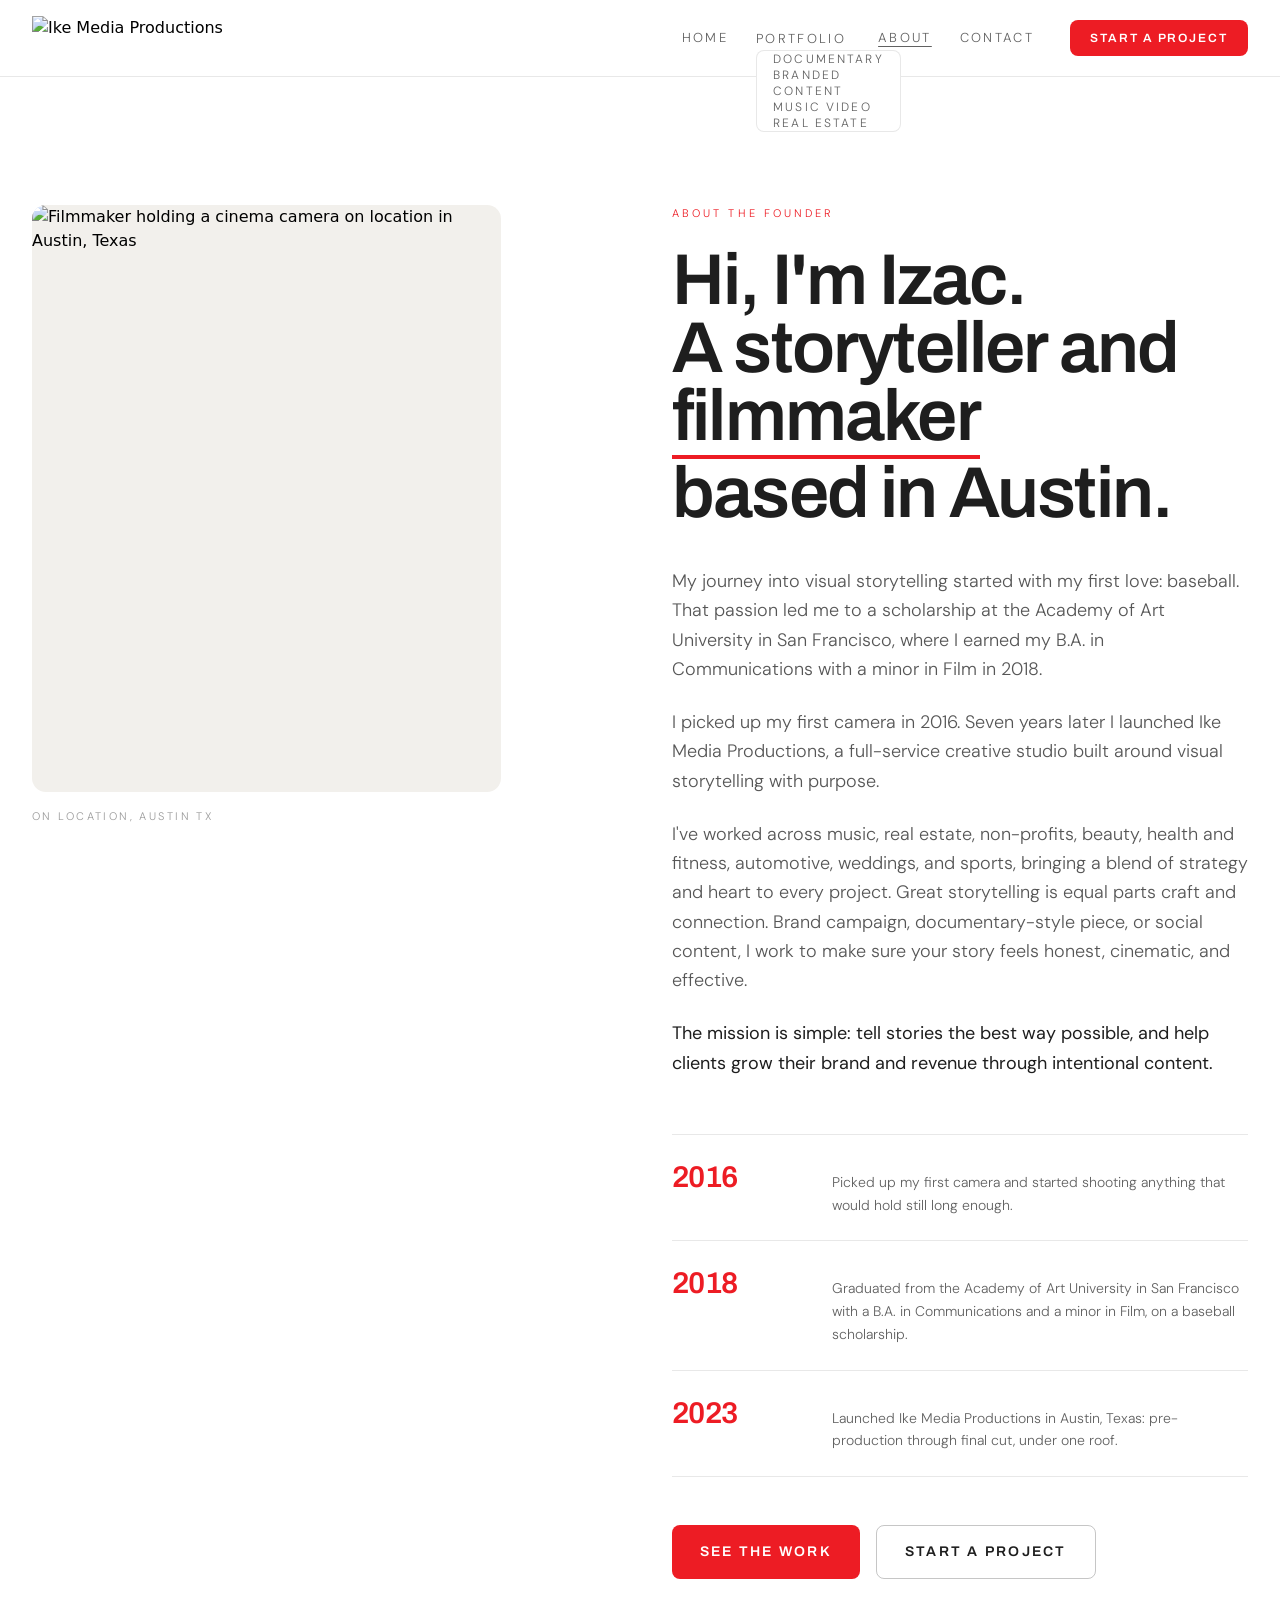
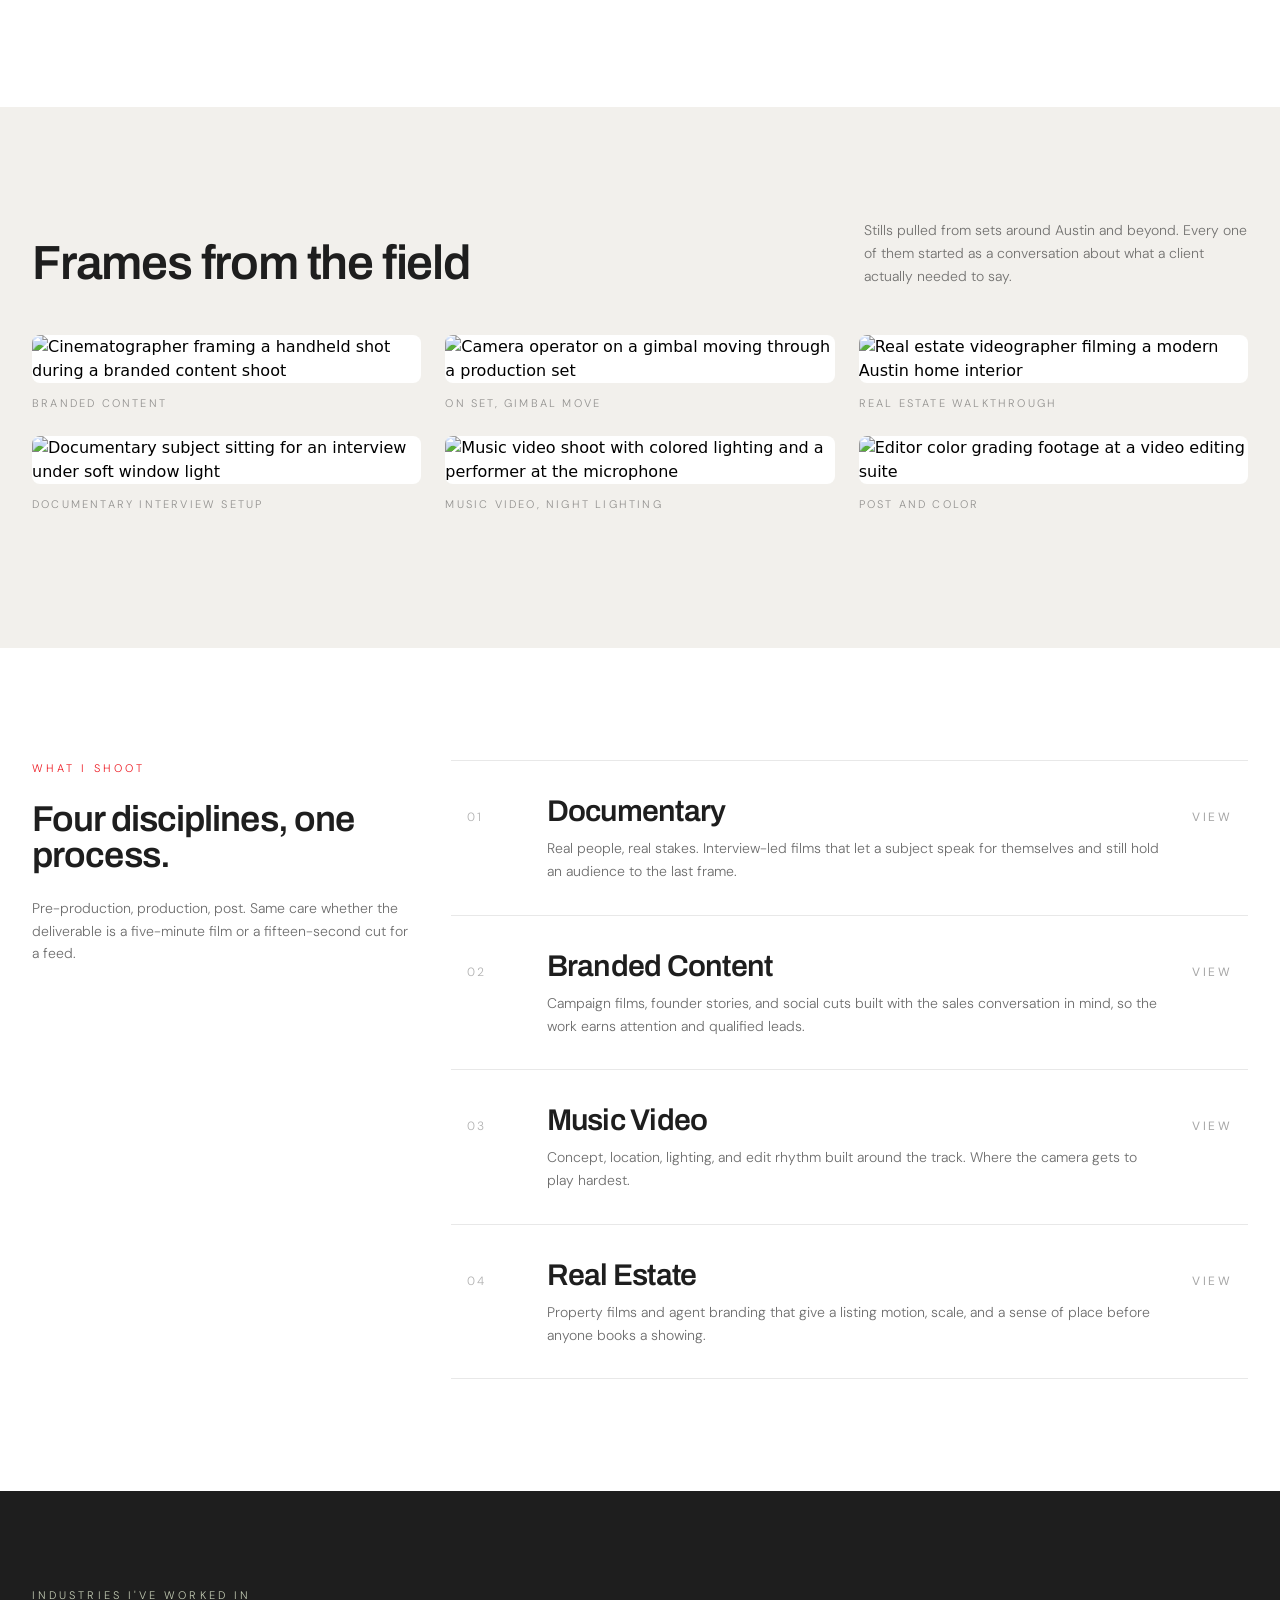
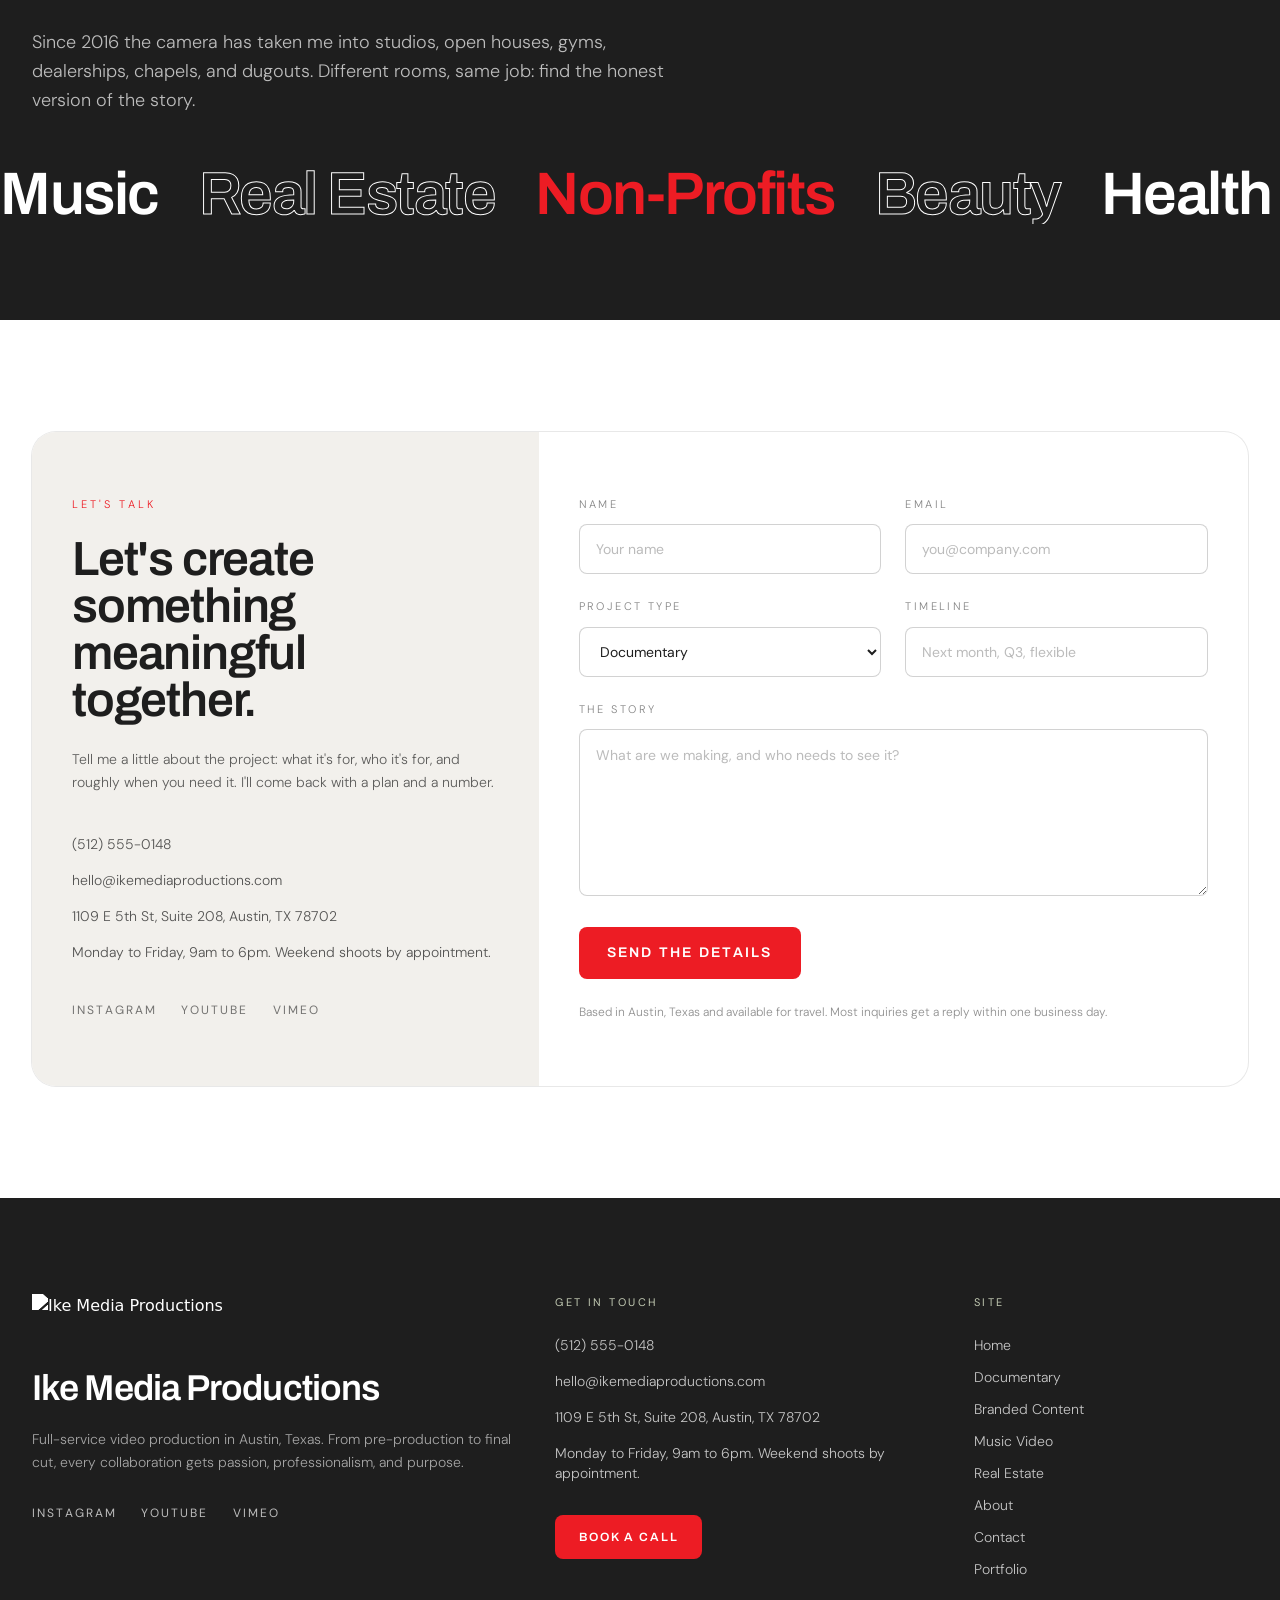
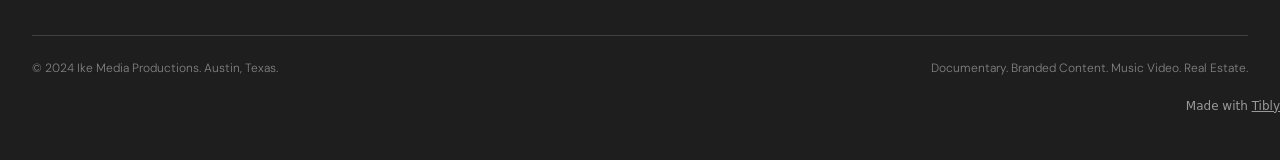
==== commit a668d4fc: "Site-wide edit via the Tibly widget" ====
--- a/about.html
+++ b/about.html
@@ -22,7 +22,7 @@
 <script>document.addEventListener('input',function(e){var t=e.target;if(!t||t.type!=='range')return;var c=t.closest&&t.closest('.tibly-ba');if(c)c.style.setProperty('--ba',t.value+'%')});document.addEventListener('pointerdown',function(e){var c=e.target.closest&&e.target.closest('.tibly-ba');if(!c||e.button>0)return;e.preventDefault();var inp=c.querySelector('input[type=range]');var set=function(x){var r=c.getBoundingClientRect();if(!r.width)return;var p=Math.max(0,Math.min(100,(x-r.left)*100/r.width));c.style.setProperty('--ba',p+'%');if(inp)inp.value=Math.round(p)};set(e.clientX);var mv=function(ev){set(ev.clientX)};var up=function(){document.removeEventListener('pointermove',mv);document.removeEventListener('pointerup',up);document.removeEventListener('pointercancel',up)};document.addEventListener('pointermove',mv);document.addEventListener('pointerup',up);document.addEventListener('pointercancel',up)});document.addEventListener('click',function(e){var im=e.target.closest&&e.target.closest('[data-lightbox]');if(!im||!(im.currentSrc||im.src))return;e.preventDefault();var o=document.createElement('div');o.className='tibly-lb';var big=document.createElement('img');big.src=im.currentSrc||im.src;big.alt=im.alt||'';o.appendChild(big);o.addEventListener('click',function(){o.remove()});document.addEventListener('keydown',function esc(ev){if(ev.key==='Escape'){o.remove();document.removeEventListener('keydown',esc)}});document.body.appendChild(o)});document.addEventListener('click',function(e){var x=e.target.closest&&e.target.closest('[data-announce-close]');if(!x)return;var b=x.closest('[data-announce]');if(b){b.style.display='none';try{sessionStorage.setItem('tibly-announce','1')}catch(_){}}});addEventListener('DOMContentLoaded',function(){try{if(sessionStorage.getItem('tibly-announce')==='1'){var b=document.querySelector('[data-announce]');if(b)b.style.display='none'}}catch(_){}if('IntersectionObserver' in window&&!matchMedia('(prefers-reduced-motion:reduce)').matches){var els=document.querySelectorAll('[data-count]');if(els.length){var io=new IntersectionObserver(function(es){es.forEach(function(en){if(!en.isIntersecting)return;io.unobserve(en.target);var el=en.target,s=el.textContent||'',m=s.match(/[\d,]*\d(?:\.\d+)?/);if(!m)return;var raw=m[0],num=parseFloat(raw.replace(/,/g,''));if(!isFinite(num))return;if(!el.getAttribute('data-count'))el.setAttribute('data-count',s);var pre=s.slice(0,m.index),post=s.slice(m.index+raw.length),grp=raw.indexOf(',')>=0,dec=(raw.split('.')[1]||'').length,t0=performance.now();requestAnimationFrame(function tick(now){var p=Math.min((now-t0)/1400,1);p=1-Math.pow(1-p,3);var v=(num*p).toFixed(dec);if(grp)v=Number(v).toLocaleString('en-US',{minimumFractionDigits:dec});el.textContent=pre+v+post;if(p<1)requestAnimationFrame(tick)})})},{rootMargin:'0px 0px -10% 0px'});els.forEach(function(el){io.observe(el)})}}var badge=document.querySelector('[data-tibly-open]');if(badge){var src=document.querySelector('[data-tibly-field="hours"]');var txt=(src&&src.textContent||'').toLowerCase();var days=['sun','mon','tue','wed','thu','fri','sat'];var toMin=function(h,mm,ap){h=+h;mm=+(mm||0);if(ap==='pm'&&h!==12)h+=12;if(ap==='am'&&h===12)h=0;return h*60+mm};var spans=[];var re=/(sun|mon|tue|wed|thu|fri|sat|daily|every ?day)[a-z]*\s*(?:[-\u2013\u2014]\s*(sun|mon|tue|wed|thu|fri|sat)[a-z]*)?\s*:?\s*(\d{1,2})(?::(\d{2}))?\s*(am|pm)?\s*[-\u2013\u2014]\s*(\d{1,2})(?::(\d{2}))?\s*(am|pm)?/g,mm;while((mm=re.exec(txt))){var d1=mm[1].slice(0,3),d2=mm[2],ap1=mm[5]||(mm[8]==='pm'&&+mm[3]<=+mm[6]?'am':mm[8]),o=toMin(mm[3],mm[4],ap1),c=toMin(mm[6],mm[7],mm[8]);var from=d1==='dai'||d1==='eve'?0:days.indexOf(d1),to=d2?days.indexOf(d2.slice(0,3)):(d1==='dai'||d1==='eve'?6:from);if(from<0)continue;for(var d=from;;d=(d+1)%7){spans.push([d,o,c]);if(d===to)break}}if(spans.length){var now=new Date(),cur=now.getDay(),min=now.getHours()*60+now.getMinutes();var open=spans.some(function(s){return s[0]===cur&&min>=s[1]&&min<s[2]});badge.textContent=open?(badge.getAttribute('data-open-text')||'Open now'):(badge.getAttribute('data-closed-text')||'Closed now');badge.setAttribute('data-state',open?'open':'closed');badge.hidden=false}}});</script>
 <style>header a[aria-current="page"]:not(:has(img,svg)){text-decoration:underline;text-underline-offset:4px;text-decoration-thickness:1px}</style>
 <style>#nav-open~[class*="peer-checked:"][class*="fixed"]{min-height:100vh;min-height:100dvh}@media (prefers-reduced-motion:no-preference){label[for="nav-open"] span{transition:transform .3s ease,opacity .2s ease}header:has(#nav-open:checked) label[for="nav-open"]:not([aria-label="Close" i]) span:not(:has(span)):nth-of-type(1){transform:translateY(8px) rotate(45deg)}header:has(#nav-open:checked) label[for="nav-open"]:not([aria-label="Close" i]) span:not(:has(span)):nth-of-type(2){opacity:0}header:has(#nav-open:checked) label[for="nav-open"]:not([aria-label="Close" i]) span:not(:has(span)):nth-of-type(3){transform:translateY(-8px) rotate(-45deg)}#nav-open:checked~[class*="peer-checked:"]{animation:tibly-nav-in .25s ease}#nav-open:checked~[class*="peer-checked:"] label[for="nav-open"]{display:inline-block;animation:tibly-x-in .35s ease}@keyframes tibly-nav-in{from{opacity:0;transform:translateY(10px)}}@keyframes tibly-x-in{from{opacity:0;transform:rotate(-90deg) scale(.6)}}}</style>
-<link rel="stylesheet" href="/styles.css?v=a9160097"/>
+<link rel="stylesheet" href="/styles.css?v=3fc4a439"/>
 </head>
 <body>
 <!-- block:header -->
@@ -37,13 +37,21 @@
 
       <nav class="hidden md:flex md:flex-wrap md:items-center md:justify-end md:gap-x-5 md:gap-y-1 lg:gap-x-7">
         <a class="font-body text-xs font-light uppercase tracking-[0.18em] text-ink/70 transition-colors duration-300 hover:text-brand-500 lg:text-[13px]" href="/">Home</a>
-        <a class="font-body text-xs font-light uppercase tracking-[0.18em] text-ink/70 transition-colors duration-300 hover:text-brand-500 lg:text-[13px]" href="/documentary">Documentary</a>
-        <a class="font-body text-xs font-light uppercase tracking-[0.18em] text-ink/70 transition-colors duration-300 hover:text-brand-500 lg:text-[13px]" href="/branded-content">Branded Content</a>
-        <a class="font-body text-xs font-light uppercase tracking-[0.18em] text-ink/70 transition-colors duration-300 hover:text-brand-500 lg:text-[13px]" href="/gallery-musicvideo">Music Video</a>
-        <a class="font-body text-xs font-light uppercase tracking-[0.18em] text-ink/70 transition-colors duration-300 hover:text-brand-500 lg:text-[13px]" href="/portfolio-realestate">Real Estate</a>
+        <div class="group relative">
+          <a class="inline-flex items-center gap-1 font-body text-xs font-light uppercase tracking-[0.18em] text-ink/70 transition-colors duration-300 hover:text-brand-500 lg:text-[13px]" href="/portfolio">Portfolio
+            <svg viewBox="0 0 12 12" fill="none" stroke="currentColor" stroke-width="1.5" aria-hidden="true" class="h-3 w-3"><path d="M2.5 4.5L6 8l3.5-3.5"></path></svg>
+          </a>
+          <div class="invisible absolute left-0 top-full z-50 pt-3 opacity-0 transition-all duration-200 group-hover:visible group-hover:opacity-100 group-focus-within:visible group-focus-within:opacity-100">
+            <div class="flex w-48 flex-col rounded-md border border-ink/10 bg-white py-2 shadow-lg">
+              <a class="px-4 py-2 font-body text-xs font-light uppercase tracking-[0.18em] text-ink/70 transition-colors duration-300 hover:text-brand-500" href="/documentary">Documentary</a>
+              <a class="px-4 py-2 font-body text-xs font-light uppercase tracking-[0.18em] text-ink/70 transition-colors duration-300 hover:text-brand-500" href="/branded-content">Branded Content</a>
+              <a class="px-4 py-2 font-body text-xs font-light uppercase tracking-[0.18em] text-ink/70 transition-colors duration-300 hover:text-brand-500" href="/gallery-musicvideo">Music Video</a>
+              <a class="px-4 py-2 font-body text-xs font-light uppercase tracking-[0.18em] text-ink/70 transition-colors duration-300 hover:text-brand-500" href="/portfolio-realestate">Real Estate</a>
+            </div>
+          </div>
+        </div>
         <a aria-current="page" class="font-body text-xs font-light uppercase tracking-[0.18em] text-ink/70 transition-colors duration-300 hover:text-brand-500 lg:text-[13px]" href="/about">About</a>
         <a class="font-body text-xs font-light uppercase tracking-[0.18em] text-ink/70 transition-colors duration-300 hover:text-brand-500 lg:text-[13px]" href="/contact">Contact</a>
-        <a class="font-body text-xs font-light uppercase tracking-[0.18em] text-ink/70 transition-colors duration-300 hover:text-brand-500 lg:text-[13px]" href="/portfolio">Portfolio</a>
         <a class="ml-2 hidden rounded-md bg-brand-500 px-5 py-2.5 font-display text-xs font-semibold uppercase tracking-[0.16em] text-white transition-colors duration-300 hover:bg-brand-700 lg:inline-block" href="/contact">Start a project</a>
       </nav>
 
@@ -63,13 +71,13 @@
       </div>
       <nav class="flex flex-1 flex-col gap-5 overflow-y-auto px-5 py-8">
         <a class="font-display text-3xl font-semibold tracking-tight text-ink transition-colors duration-300 hover:text-brand-500" href="/">Home</a>
-        <a class="font-display text-3xl font-semibold tracking-tight text-ink transition-colors duration-300 hover:text-brand-500" href="/documentary">Documentary</a>
-        <a class="font-display text-3xl font-semibold tracking-tight text-ink transition-colors duration-300 hover:text-brand-500" href="/branded-content">Branded Content</a>
-        <a class="font-display text-3xl font-semibold tracking-tight text-ink transition-colors duration-300 hover:text-brand-500" href="/gallery-musicvideo">Music Video</a>
-        <a class="font-display text-3xl font-semibold tracking-tight text-ink transition-colors duration-300 hover:text-brand-500" href="/portfolio-realestate">Real Estate</a>
+        <a class="font-display text-3xl font-semibold tracking-tight text-ink transition-colors duration-300 hover:text-brand-500" href="/portfolio">Portfolio</a>
+        <a class="pl-5 font-display text-xl font-semibold tracking-tight text-ink/70 transition-colors duration-300 hover:text-brand-500" href="/documentary">Documentary</a>
+        <a class="pl-5 font-display text-xl font-semibold tracking-tight text-ink/70 transition-colors duration-300 hover:text-brand-500" href="/branded-content">Branded Content</a>
+        <a class="pl-5 font-display text-xl font-semibold tracking-tight text-ink/70 transition-colors duration-300 hover:text-brand-500" href="/gallery-musicvideo">Music Video</a>
+        <a class="pl-5 font-display text-xl font-semibold tracking-tight text-ink/70 transition-colors duration-300 hover:text-brand-500" href="/portfolio-realestate">Real Estate</a>
         <a aria-current="page" class="font-display text-3xl font-semibold tracking-tight text-ink transition-colors duration-300 hover:text-brand-500" href="/about">About</a>
         <a class="font-display text-3xl font-semibold tracking-tight text-ink transition-colors duration-300 hover:text-brand-500" href="/contact">Contact</a>
-        <a class="font-display text-3xl font-semibold tracking-tight text-ink transition-colors duration-300 hover:text-brand-500" href="/portfolio">Portfolio</a>
       </nav>
       <div class="border-t border-ink/10 px-5 py-6">
         <a class="btn w-full" href="/contact">Start a project</a>
--- a/styles.css
+++ b/styles.css
@@ -1,2 +1,2 @@
 /*! tailwindcss v4.3.2 | MIT License | https://tailwindcss.com */
-@layer properties{@supports (((-webkit-hyphens:none)) and (not (margin-trim:inline))) or ((-moz-orient:inline) and (not (color:rgb(from red r g b)))){*,:before,:after,::backdrop{--tw-scroll-snap-strictness:proximity;--tw-space-y-reverse:0;--tw-divide-y-reverse:0;--tw-border-style:solid;--tw-leading:initial;--tw-font-weight:initial;--tw-tracking:initial;--tw-shadow:0 0 #0000;--tw-shadow-color:initial;--tw-shadow-alpha:100%;--tw-inset-shadow:0 0 #0000;--tw-inset-shadow-color:initial;--tw-inset-shadow-alpha:100%;--tw-ring-color:initial;--tw-ring-shadow:0 0 #0000;--tw-inset-ring-color:initial;--tw-inset-ring-shadow:0 0 #0000;--tw-ring-inset:initial;--tw-ring-offset-width:0px;--tw-ring-offset-color:#fff;--tw-ring-offset-shadow:0 0 #0000;--tw-blur:initial;--tw-brightness:initial;--tw-contrast:initial;--tw-grayscale:initial;--tw-hue-rotate:initial;--tw-invert:initial;--tw-opacity:initial;--tw-saturate:initial;--tw-sepia:initial;--tw-drop-shadow:initial;--tw-drop-shadow-color:initial;--tw-drop-shadow-alpha:100%;--tw-drop-shadow-size:initial;--tw-duration:initial;--tw-translate-x:0;--tw-translate-y:0;--tw-translate-z:0;--tw-scale-x:1;--tw-scale-y:1;--tw-scale-z:1;--tw-outline-style:solid}}}@layer theme{:root,:host{--font-sans:ui-sans-serif, system-ui, sans-serif, "Apple Color Emoji", "Segoe UI Emoji", "Segoe UI Symbol", "Noto Color Emoji";--font-mono:ui-monospace, SFMono-Regular, Menlo, Monaco, Consolas, "Liberation Mono", "Courier New", monospace;--color-white:#fff;--spacing:.25rem;--container-xs:20rem;--container-sm:24rem;--container-2xl:42rem;--container-3xl:48rem;--container-5xl:64rem;--container-7xl:80rem;--text-xs:.75rem;--text-xs--line-height:calc(1 / .75);--text-sm:.875rem;--text-sm--line-height:calc(1.25 / .875);--text-base:1rem;--text-base--line-height:calc(1.5 / 1);--text-lg:1.125rem;--text-lg--line-height:calc(1.75 / 1.125);--text-xl:1.25rem;--text-xl--line-height:calc(1.75 / 1.25);--text-2xl:1.5rem;--text-2xl--line-height:calc(2 / 1.5);--text-3xl:1.875rem;--text-3xl--line-height:calc(2.25 / 1.875);--text-4xl:2.25rem;--text-4xl--line-height:calc(2.5 / 2.25);--text-5xl:3rem;--text-5xl--line-height:1;--text-6xl:3.75rem;--text-6xl--line-height:1;--text-7xl:4.5rem;--text-7xl--line-height:1;--text-8xl:6rem;--text-8xl--line-height:1;--font-weight-light:300;--font-weight-normal:400;--font-weight-semibold:600;--tracking-tight:-.025em;--leading-tight:1.25;--leading-relaxed:1.625;--radius-sm:.25rem;--radius-md:.5rem;--radius-lg:.875rem;--radius-xl:1.5rem;--aspect-video:16 / 9;--default-transition-duration:.15s;--default-transition-timing-function:cubic-bezier(.4, 0, .2, 1);--default-font-family:var(--font-sans);--default-mono-font-family:var(--font-mono);--color-surface:#f2f0ec;--color-ink:#1e1e1e;--color-brand-50:#fef2f2;--color-brand-100:#fde0e1;--color-brand-200:#fbc2c4;--color-brand-300:#f79399;--color-brand-400:#f45258;--color-brand-500:#ed1c24;--color-brand-600:#d4141b;--color-brand-700:#ae1016;--color-brand-800:#8a0e13;--color-brand-900:#5c0a0d;--color-accent-50:#f6f7f3;--color-accent-100:#ebeee5;--color-accent-200:#d7dccc;--color-accent-300:#c2cab3;--color-accent-400:#a9b39a;--color-accent-500:#909c80;--color-accent-600:#757f68;--color-accent-700:#5c6452;--color-accent-800:#454b3e;--color-accent-900:#2e3229;--font-display:"Archivo", "Helvetica Neue", Arial, sans-serif;--font-body:"DM Sans", "Helvetica Neue", Arial, sans-serif;--animate-marquee:marquee 30s linear infinite;--animate-kenburns:kenburns 18s ease-in-out infinite alternate;--animate-float:float 6s ease-in-out infinite;--animate-pulse-soft:pulse-soft 4s ease-in-out infinite;--animate-spin-slow:spin-slow 24s linear infinite}}@layer base{*,:after,:before,::backdrop{box-sizing:border-box;border:0 solid;margin:0;padding:0}::file-selector-button{box-sizing:border-box;border:0 solid;margin:0;padding:0}html,:host{-webkit-text-size-adjust:100%;tab-size:4;line-height:1.5;font-family:var(--default-font-family,ui-sans-serif, system-ui, sans-serif, "Apple Color Emoji", "Segoe UI Emoji", "Segoe UI Symbol", "Noto Color Emoji");font-feature-settings:var(--default-font-feature-settings,normal);font-variation-settings:var(--default-font-variation-settings,normal);-webkit-tap-highlight-color:transparent}hr{height:0;color:inherit;border-top-width:1px}abbr:where([title]){-webkit-text-decoration:underline dotted;text-decoration:underline dotted}h1,h2,h3,h4,h5,h6{font-size:inherit;font-weight:inherit}a{color:inherit;-webkit-text-decoration:inherit;-webkit-text-decoration:inherit;-webkit-text-decoration:inherit;text-decoration:inherit}b,strong{font-weight:bolder}code,kbd,samp,pre{font-family:var(--default-mono-font-family,ui-monospace, SFMono-Regular, Menlo, Monaco, Consolas, "Liberation Mono", "Courier New", monospace);font-feature-settings:var(--default-mono-font-feature-settings,normal);font-variation-settings:var(--default-mono-font-variation-settings,normal);font-size:1em}small{font-size:80%}sub,sup{vertical-align:baseline;font-size:75%;line-height:0;position:relative}sub{bottom:-.25em}sup{top:-.5em}table{text-indent:0;border-color:inherit;border-collapse:collapse}:-moz-focusring{outline:auto}progress{vertical-align:baseline}summary{display:list-item}ol,ul,menu{list-style:none}img,svg,video,canvas,audio,iframe,embed,object{vertical-align:middle;display:block}img,video{max-width:100%;height:auto}button,input,select,optgroup,textarea{font:inherit;font-feature-settings:inherit;font-variation-settings:inherit;letter-spacing:inherit;color:inherit;opacity:1;background-color:#0000;border-radius:0}::file-selector-button{font:inherit;font-feature-settings:inherit;font-variation-settings:inherit;letter-spacing:inherit;color:inherit;opacity:1;background-color:#0000;border-radius:0}:where(select:is([multiple],[size])) optgroup{font-weight:bolder}:where(select:is([multiple],[size])) optgroup option{padding-inline-start:20px}::file-selector-button{margin-inline-end:4px}::placeholder{opacity:1}@supports (not ((-webkit-appearance:-apple-pay-button))) or (contain-intrinsic-size:1px){::placeholder{color:currentColor}@supports (color:color-mix(in lab, red, red)){::placeholder{color:color-mix(in oklab, currentcolor 50%, transparent)}}}textarea{resize:vertical}::-webkit-search-decoration{-webkit-appearance:none}::-webkit-date-and-time-value{min-height:1lh;text-align:inherit}::-webkit-datetime-edit{display:inline-flex}::-webkit-datetime-edit-fields-wrapper{padding:0}::-webkit-datetime-edit{padding-block:0}::-webkit-datetime-edit-year-field{padding-block:0}::-webkit-datetime-edit-month-field{padding-block:0}::-webkit-datetime-edit-day-field{padding-block:0}::-webkit-datetime-edit-hour-field{padding-block:0}::-webkit-datetime-edit-minute-field{padding-block:0}::-webkit-datetime-edit-second-field{padding-block:0}::-webkit-datetime-edit-millisecond-field{padding-block:0}::-webkit-datetime-edit-meridiem-field{padding-block:0}::-webkit-calendar-picker-indicator{line-height:1}:-moz-ui-invalid{box-shadow:none}button,input:where([type=button],[type=reset],[type=submit]){appearance:button}::file-selector-button{appearance:button}::-webkit-inner-spin-button{height:auto}::-webkit-outer-spin-button{height:auto}[hidden]:where(:not([hidden=until-found])){display:none!important}}@layer components{.btn{justify-content:center;align-items:center;gap:calc(var(--spacing) * 2);border-radius:var(--radius-md);background-color:var(--color-brand-500);padding-inline:calc(var(--spacing) * 7);padding-block:calc(var(--spacing) * 4);font-family:var(--font-display);font-size:var(--text-sm);line-height:var(--tw-leading,var(--text-sm--line-height));--tw-font-weight:var(--font-weight-semibold);font-weight:var(--font-weight-semibold);--tw-tracking:.16em;letter-spacing:.16em;color:var(--color-white);text-transform:uppercase;transition-property:color,background-color,border-color,outline-color,text-decoration-color,fill,stroke,--tw-gradient-from,--tw-gradient-via,--tw-gradient-to,opacity,box-shadow,transform,translate,scale,rotate,filter,-webkit-backdrop-filter,backdrop-filter,display,content-visibility,overlay,pointer-events;transition-timing-function:var(--tw-ease,var(--default-transition-timing-function));transition-duration:var(--tw-duration,var(--default-transition-duration));--tw-duration:.3s;transition-duration:.3s;display:inline-flex}@media (hover:hover){.btn:hover{background-color:var(--color-brand-700)}}.btn:focus-visible{outline-style:var(--tw-outline-style);outline-offset:2px;outline-width:2px;outline-color:var(--color-brand-600)}.btn-secondary{justify-content:center;align-items:center;gap:calc(var(--spacing) * 2);border-radius:var(--radius-md);border-style:var(--tw-border-style);border-width:1px;border-color:#1e1e1e40;display:inline-flex}@supports (color:color-mix(in lab, red, red)){.btn-secondary{border-color:color-mix(in oklab, var(--color-ink) 25%, transparent)}}.btn-secondary{padding-inline:calc(var(--spacing) * 7);padding-block:calc(var(--spacing) * 4);font-family:var(--font-display);font-size:var(--text-sm);line-height:var(--tw-leading,var(--text-sm--line-height));--tw-font-weight:var(--font-weight-semibold);font-weight:var(--font-weight-semibold);--tw-tracking:.16em;letter-spacing:.16em;color:var(--color-ink);text-transform:uppercase;transition-property:color,background-color,border-color,outline-color,text-decoration-color,fill,stroke,--tw-gradient-from,--tw-gradient-via,--tw-gradient-to,opacity,box-shadow,transform,translate,scale,rotate,filter,-webkit-backdrop-filter,backdrop-filter,display,content-visibility,overlay,pointer-events;transition-timing-function:var(--tw-ease,var(--default-transition-timing-function));transition-duration:var(--tw-duration,var(--default-transition-duration));--tw-duration:.3s;background-color:#0000;transition-duration:.3s}@media (hover:hover){.btn-secondary:hover{border-color:var(--color-ink);background-color:var(--color-ink);color:var(--color-white)}}.btn-secondary:focus-visible{outline-style:var(--tw-outline-style);outline-offset:2px;outline-width:2px;outline-color:var(--color-ink)}.card{border-radius:var(--radius-lg);background-color:var(--color-surface);padding:calc(var(--spacing) * 7);--tw-ring-shadow:var(--tw-ring-inset,) 0 0 0 calc(1px + var(--tw-ring-offset-width)) var(--tw-ring-color,currentcolor);box-shadow:var(--tw-inset-shadow), var(--tw-inset-ring-shadow), var(--tw-ring-offset-shadow), var(--tw-ring-shadow), var(--tw-shadow);--tw-ring-color:#1e1e1e0d}@supports (color:color-mix(in lab, red, red)){.card{--tw-ring-color:color-mix(in oklab, var(--color-ink) 5%, transparent)}}.card{transition-property:color,background-color,border-color,outline-color,text-decoration-color,fill,stroke,--tw-gradient-from,--tw-gradient-via,--tw-gradient-to,opacity,box-shadow,transform,translate,scale,rotate,filter,-webkit-backdrop-filter,backdrop-filter,display,content-visibility,overlay,pointer-events;transition-timing-function:var(--tw-ease,var(--default-transition-timing-function));transition-duration:var(--tw-duration,var(--default-transition-duration));--tw-duration:.3s;transition-duration:.3s}@media (hover:hover){.card:hover{--tw-ring-color:#1e1e1e33}@supports (color:color-mix(in lab, red, red)){.card:hover{--tw-ring-color:color-mix(in oklab, var(--color-ink) 20%, transparent)}}}}@layer utilities{.sr-only{clip-path:inset(50%);white-space:nowrap;border-width:0;width:1px;height:1px;margin:-1px;padding:0;position:absolute;overflow:hidden}.absolute{position:absolute}.fixed{position:fixed}.relative{position:relative}.sticky{position:sticky}.inset-0{inset:0}.inset-x-0{inset-inline:0}.top-0{top:0}.-bottom-1{bottom:calc(var(--spacing) * -1)}.bottom-0{bottom:0}.left-0{left:0}.z-0{z-index:0}.z-10{z-index:10}.z-40{z-index:40}.z-50{z-index:50}.col-span-1{grid-column:span 1/span 1}.col-span-2{grid-column:span 2/span 2}.col-span-3{grid-column:span 3/span 3}.mx-auto{margin-inline:auto}.-mt-16{margin-top:calc(var(--spacing) * -16)}.mt-1{margin-top:var(--spacing)}.mt-1\.5{margin-top:calc(var(--spacing) * 1.5)}.mt-2{margin-top:calc(var(--spacing) * 2)}.mt-3{margin-top:calc(var(--spacing) * 3)}.mt-4{margin-top:calc(var(--spacing) * 4)}.mt-5{margin-top:calc(var(--spacing) * 5)}.mt-6{margin-top:calc(var(--spacing) * 6)}.mt-7{margin-top:calc(var(--spacing) * 7)}.mt-8{margin-top:calc(var(--spacing) * 8)}.mt-9{margin-top:calc(var(--spacing) * 9)}.mt-10{margin-top:calc(var(--spacing) * 10)}.mt-12{margin-top:calc(var(--spacing) * 12)}.mt-14{margin-top:calc(var(--spacing) * 14)}.mt-16{margin-top:calc(var(--spacing) * 16)}.mt-20{margin-top:calc(var(--spacing) * 20)}.-mr-2{margin-right:calc(var(--spacing) * -2)}.-mb-20{margin-bottom:calc(var(--spacing) * -20)}.mb-4{margin-bottom:calc(var(--spacing) * 4)}.block{display:block}.flex{display:flex}.grid{display:grid}.hidden{display:none}.inline-block{display:inline-block}.inline-flex{display:inline-flex}.table{display:table}.aspect-\[3\/2\]{aspect-ratio:3/2}.aspect-\[3\/4\]{aspect-ratio:3/4}.aspect-\[4\/3\]{aspect-ratio:4/3}.aspect-\[4\/5\]{aspect-ratio:4/5}.aspect-\[16\/9\]{aspect-ratio:16/9}.aspect-\[16\/10\]{aspect-ratio:16/10}.aspect-square{aspect-ratio:1}.aspect-video{aspect-ratio:var(--aspect-video)}.h-1{height:var(--spacing)}.h-1\.5{height:calc(var(--spacing) * 1.5)}.h-2{height:calc(var(--spacing) * 2)}.h-2\.5{height:calc(var(--spacing) * 2.5)}.h-7{height:calc(var(--spacing) * 7)}.h-9{height:calc(var(--spacing) * 9)}.h-11{height:calc(var(--spacing) * 11)}.h-\[3px\]{height:3px}.h-\[6px\]{height:6px}.h-\[52vh\]{height:52vh}.h-auto{height:auto}.h-full{height:100%}.h-px{height:1px}.min-h-\[320px\]{min-height:320px}.w-1\.5{width:calc(var(--spacing) * 1.5)}.w-2{width:calc(var(--spacing) * 2)}.w-7{width:calc(var(--spacing) * 7)}.w-8{width:calc(var(--spacing) * 8)}.w-10{width:calc(var(--spacing) * 10)}.w-24{width:calc(var(--spacing) * 24)}.w-72{width:calc(var(--spacing) * 72)}.w-\[78vw\]{width:78vw}.w-auto{width:auto}.w-full{width:100%}.w-max{width:max-content}.max-w-2xl{max-width:var(--container-2xl)}.max-w-3xl{max-width:var(--container-3xl)}.max-w-5xl{max-width:var(--container-5xl)}.max-w-7xl{max-width:var(--container-7xl)}.max-w-prose{max-width:65ch}.max-w-sm{max-width:var(--container-sm)}.max-w-xs{max-width:var(--container-xs)}.flex-1{flex:1}.shrink-0{flex-shrink:0}.grow{flex-grow:1}.-rotate-1{rotate:-1deg}.animate-marquee{animation:var(--animate-marquee)}.cursor-pointer{cursor:pointer}.snap-x{scroll-snap-type:x var(--tw-scroll-snap-strictness)}.snap-mandatory{--tw-scroll-snap-strictness:mandatory}.snap-start{scroll-snap-align:start}.columns-2{columns:2}.break-inside-avoid{break-inside:avoid}.grid-cols-1{grid-template-columns:repeat(1,minmax(0,1fr))}.grid-cols-2{grid-template-columns:repeat(2,minmax(0,1fr))}.grid-cols-5{grid-template-columns:repeat(5,minmax(0,1fr))}.grid-cols-\[auto_1fr\]{grid-template-columns:auto 1fr}.flex-col{flex-direction:column}.flex-wrap{flex-wrap:wrap}.items-baseline{align-items:baseline}.items-center{align-items:center}.justify-between{justify-content:space-between}.justify-center{justify-content:center}.gap-1{gap:var(--spacing)}.gap-2{gap:calc(var(--spacing) * 2)}.gap-3{gap:calc(var(--spacing) * 3)}.gap-4{gap:calc(var(--spacing) * 4)}.gap-5{gap:calc(var(--spacing) * 5)}.gap-6{gap:calc(var(--spacing) * 6)}.gap-8{gap:calc(var(--spacing) * 8)}.gap-10{gap:calc(var(--spacing) * 10)}.gap-12{gap:calc(var(--spacing) * 12)}.gap-14{gap:calc(var(--spacing) * 14)}.gap-px{gap:1px}:where(.space-y-3>:not(:last-child)){--tw-space-y-reverse:0;margin-block-start:calc(calc(var(--spacing) * 3) * var(--tw-space-y-reverse));margin-block-end:calc(calc(var(--spacing) * 3) * calc(1 - var(--tw-space-y-reverse)))}:where(.space-y-4>:not(:last-child)){--tw-space-y-reverse:0;margin-block-start:calc(calc(var(--spacing) * 4) * var(--tw-space-y-reverse));margin-block-end:calc(calc(var(--spacing) * 4) * calc(1 - var(--tw-space-y-reverse)))}:where(.space-y-5>:not(:last-child)){--tw-space-y-reverse:0;margin-block-start:calc(calc(var(--spacing) * 5) * var(--tw-space-y-reverse));margin-block-end:calc(calc(var(--spacing) * 5) * calc(1 - var(--tw-space-y-reverse)))}:where(.space-y-6>:not(:last-child)){--tw-space-y-reverse:0;margin-block-start:calc(calc(var(--spacing) * 6) * var(--tw-space-y-reverse));margin-block-end:calc(calc(var(--spacing) * 6) * calc(1 - var(--tw-space-y-reverse)))}:where(.space-y-7>:not(:last-child)){--tw-space-y-reverse:0;margin-block-start:calc(calc(var(--spacing) * 7) * var(--tw-space-y-reverse));margin-block-end:calc(calc(var(--spacing) * 7) * calc(1 - var(--tw-space-y-reverse)))}:where(.space-y-16>:not(:last-child)){--tw-space-y-reverse:0;margin-block-start:calc(calc(var(--spacing) * 16) * var(--tw-space-y-reverse));margin-block-end:calc(calc(var(--spacing) * 16) * calc(1 - var(--tw-space-y-reverse)))}.gap-x-5{column-gap:calc(var(--spacing) * 5)}.gap-x-6{column-gap:calc(var(--spacing) * 6)}.gap-x-8{column-gap:calc(var(--spacing) * 8)}.gap-y-3{row-gap:calc(var(--spacing) * 3)}:where(.divide-y>:not(:last-child)){--tw-divide-y-reverse:0;border-bottom-style:var(--tw-border-style);border-top-style:var(--tw-border-style);border-top-width:calc(1px * var(--tw-divide-y-reverse));border-bottom-width:calc(1px * calc(1 - var(--tw-divide-y-reverse)))}:where(.divide-ink\/10>:not(:last-child)){border-color:#1e1e1e1a}@supports (color:color-mix(in lab, red, red)){:where(.divide-ink\/10>:not(:last-child)){border-color:color-mix(in oklab, var(--color-ink) 10%, transparent)}}:where(.divide-white\/15>:not(:last-child)){border-color:#ffffff26}@supports (color:color-mix(in lab, red, red)){:where(.divide-white\/15>:not(:last-child)){border-color:color-mix(in oklab, var(--color-white) 15%, transparent)}}.overflow-hidden{overflow:hidden}.overflow-x-auto{overflow-x:auto}.overflow-y-auto{overflow-y:auto}.rounded-full{border-radius:3.40282e38px}.rounded-lg{border-radius:var(--radius-lg)}.rounded-md{border-radius:var(--radius-md)}.rounded-sm{border-radius:var(--radius-sm)}.rounded-xl{border-radius:var(--radius-xl)}.border{border-style:var(--tw-border-style);border-width:1px}.border-0{border-style:var(--tw-border-style);border-width:0}.border-y{border-block-style:var(--tw-border-style);border-block-width:1px}.border-t{border-top-style:var(--tw-border-style);border-top-width:1px}.border-b{border-bottom-style:var(--tw-border-style);border-bottom-width:1px}.border-b-4{border-bottom-style:var(--tw-border-style);border-bottom-width:4px}.border-brand-500{border-color:var(--color-brand-500)}.border-brand-700{border-color:var(--color-brand-700)}.border-ink\/10{border-color:#1e1e1e1a}@supports (color:color-mix(in lab, red, red)){.border-ink\/10{border-color:color-mix(in oklab, var(--color-ink) 10%, transparent)}}.border-ink\/15{border-color:#1e1e1e26}@supports (color:color-mix(in lab, red, red)){.border-ink\/15{border-color:color-mix(in oklab, var(--color-ink) 15%, transparent)}}.border-ink\/20{border-color:#1e1e1e33}@supports (color:color-mix(in lab, red, red)){.border-ink\/20{border-color:color-mix(in oklab, var(--color-ink) 20%, transparent)}}.border-ink\/25{border-color:#1e1e1e40}@supports (color:color-mix(in lab, red, red)){.border-ink\/25{border-color:color-mix(in oklab, var(--color-ink) 25%, transparent)}}.border-transparent{border-color:#0000}.border-white\/10{border-color:#ffffff1a}@supports (color:color-mix(in lab, red, red)){.border-white\/10{border-color:color-mix(in oklab, var(--color-white) 10%, transparent)}}.border-white\/15{border-color:#ffffff26}@supports (color:color-mix(in lab, red, red)){.border-white\/15{border-color:color-mix(in oklab, var(--color-white) 15%, transparent)}}.border-white\/30{border-color:#ffffff4d}@supports (color:color-mix(in lab, red, red)){.border-white\/30{border-color:color-mix(in oklab, var(--color-white) 30%, transparent)}}.border-white\/40{border-color:#fff6}@supports (color:color-mix(in lab, red, red)){.border-white\/40{border-color:color-mix(in oklab, var(--color-white) 40%, transparent)}}.bg-accent-100{background-color:var(--color-accent-100)}.bg-accent-200{background-color:var(--color-accent-200)}.bg-brand-500{background-color:var(--color-brand-500)}.bg-ink{background-color:var(--color-ink)}.bg-ink\/30{background-color:#1e1e1e4d}@supports (color:color-mix(in lab, red, red)){.bg-ink\/30{background-color:color-mix(in oklab, var(--color-ink) 30%, transparent)}}.bg-surface{background-color:var(--color-surface)}.bg-white{background-color:var(--color-white)}.bg-white\/5{background-color:#ffffff0d}@supports (color:color-mix(in lab, red, red)){.bg-white\/5{background-color:color-mix(in oklab, var(--color-white) 5%, transparent)}}.bg-white\/10{background-color:#ffffff1a}@supports (color:color-mix(in lab, red, red)){.bg-white\/10{background-color:color-mix(in oklab, var(--color-white) 10%, transparent)}}.bg-white\/15{background-color:#ffffff26}@supports (color:color-mix(in lab, red, red)){.bg-white\/15{background-color:color-mix(in oklab, var(--color-white) 15%, transparent)}}.bg-white\/20{background-color:#fff3}@supports (color:color-mix(in lab, red, red)){.bg-white\/20{background-color:color-mix(in oklab, var(--color-white) 20%, transparent)}}.object-cover{object-fit:cover}.p-2{padding:calc(var(--spacing) * 2)}.p-5{padding:calc(var(--spacing) * 5)}.p-6{padding:calc(var(--spacing) * 6)}.p-8{padding:calc(var(--spacing) * 8)}.px-1{padding-inline:var(--spacing)}.px-2{padding-inline:calc(var(--spacing) * 2)}.px-4{padding-inline:calc(var(--spacing) * 4)}.px-5{padding-inline:calc(var(--spacing) * 5)}.px-6{padding-inline:calc(var(--spacing) * 6)}.py-1{padding-block:var(--spacing)}.py-3{padding-block:calc(var(--spacing) * 3)}.py-3\.5{padding-block:calc(var(--spacing) * 3.5)}.py-4{padding-block:calc(var(--spacing) * 4)}.py-5{padding-block:calc(var(--spacing) * 5)}.py-6{padding-block:calc(var(--spacing) * 6)}.py-7{padding-block:calc(var(--spacing) * 7)}.py-8{padding-block:calc(var(--spacing) * 8)}.py-10{padding-block:calc(var(--spacing) * 10)}.py-12{padding-block:calc(var(--spacing) * 12)}.py-14{padding-block:calc(var(--spacing) * 14)}.py-16{padding-block:calc(var(--spacing) * 16)}.py-20{padding-block:calc(var(--spacing) * 20)}.pt-6{padding-top:calc(var(--spacing) * 6)}.pt-8{padding-top:calc(var(--spacing) * 8)}.pt-10{padding-top:calc(var(--spacing) * 10)}.pt-12{padding-top:calc(var(--spacing) * 12)}.pt-14{padding-top:calc(var(--spacing) * 14)}.pt-16{padding-top:calc(var(--spacing) * 16)}.pt-20{padding-top:calc(var(--spacing) * 20)}.pt-36{padding-top:calc(var(--spacing) * 36)}.pr-8{padding-right:calc(var(--spacing) * 8)}.pr-10{padding-right:calc(var(--spacing) * 10)}.pb-0{padding-bottom:0}.pb-0\.5{padding-bottom:calc(var(--spacing) * .5)}.pb-1{padding-bottom:var(--spacing)}.pb-4{padding-bottom:calc(var(--spacing) * 4)}.pb-6{padding-bottom:calc(var(--spacing) * 6)}.pb-16{padding-bottom:calc(var(--spacing) * 16)}.pb-20{padding-bottom:calc(var(--spacing) * 20)}.pb-24{padding-bottom:calc(var(--spacing) * 24)}.font-body{font-family:var(--font-body)}.font-display{font-family:var(--font-display)}.text-2xl{font-size:var(--text-2xl);line-height:var(--tw-leading,var(--text-2xl--line-height))}.text-3xl{font-size:var(--text-3xl);line-height:var(--tw-leading,var(--text-3xl--line-height))}.text-4xl{font-size:var(--text-4xl);line-height:var(--tw-leading,var(--text-4xl--line-height))}.text-5xl{font-size:var(--text-5xl);line-height:var(--tw-leading,var(--text-5xl--line-height))}.text-base{font-size:var(--text-base);line-height:var(--tw-leading,var(--text-base--line-height))}.text-lg{font-size:var(--text-lg);line-height:var(--tw-leading,var(--text-lg--line-height))}.text-sm{font-size:var(--text-sm);line-height:var(--tw-leading,var(--text-sm--line-height))}.text-xl{font-size:var(--text-xl);line-height:var(--tw-leading,var(--text-xl--line-height))}.text-xs{font-size:var(--text-xs);line-height:var(--tw-leading,var(--text-xs--line-height))}.text-\[10px\]{font-size:10px}.text-\[11px\]{font-size:11px}.leading-\[0\.92\]{--tw-leading:.92;line-height:.92}.leading-\[0\.94\]{--tw-leading:.94;line-height:.94}.leading-\[0\.95\]{--tw-leading:.95;line-height:.95}.leading-\[0\.96\]{--tw-leading:.96;line-height:.96}.leading-\[0\.98\]{--tw-leading:.98;line-height:.98}.leading-\[1\.02\]{--tw-leading:1.02;line-height:1.02}.leading-\[1\.03\]{--tw-leading:1.03;line-height:1.03}.leading-\[1\.05\]{--tw-leading:1.05;line-height:1.05}.leading-\[1\],.leading-none{--tw-leading:1;line-height:1}.leading-relaxed{--tw-leading:var(--leading-relaxed);line-height:var(--leading-relaxed)}.leading-tight{--tw-leading:var(--leading-tight);line-height:var(--leading-tight)}.font-light{--tw-font-weight:var(--font-weight-light);font-weight:var(--font-weight-light)}.font-normal{--tw-font-weight:var(--font-weight-normal);font-weight:var(--font-weight-normal)}.font-semibold{--tw-font-weight:var(--font-weight-semibold);font-weight:var(--font-weight-semibold)}.tracking-\[0\.2em\]{--tw-tracking:.2em;letter-spacing:.2em}.tracking-\[0\.16em\]{--tw-tracking:.16em;letter-spacing:.16em}.tracking-\[0\.18em\]{--tw-tracking:.18em;letter-spacing:.18em}.tracking-\[0\.22em\]{--tw-tracking:.22em;letter-spacing:.22em}.tracking-\[0\.24em\]{--tw-tracking:.24em;letter-spacing:.24em}.tracking-\[0\.28em\]{--tw-tracking:.28em;letter-spacing:.28em}.tracking-tight{--tw-tracking:var(--tracking-tight);letter-spacing:var(--tracking-tight)}.break-words{overflow-wrap:break-word}.text-accent-300{color:var(--color-accent-300)}.text-accent-800{color:var(--color-accent-800)}.text-brand-400{color:var(--color-brand-400)}.text-brand-500{color:var(--color-brand-500)}.text-brand-600{color:var(--color-brand-600)}.text-ink{color:var(--color-ink)}.text-ink\/35{color:#1e1e1e59}@supports (color:color-mix(in lab, red, red)){.text-ink\/35{color:color-mix(in oklab, var(--color-ink) 35%, transparent)}}.text-ink\/40{color:#1e1e1e66}@supports (color:color-mix(in lab, red, red)){.text-ink\/40{color:color-mix(in oklab, var(--color-ink) 40%, transparent)}}.text-ink\/45{color:#1e1e1e73}@supports (color:color-mix(in lab, red, red)){.text-ink\/45{color:color-mix(in oklab, var(--color-ink) 45%, transparent)}}.text-ink\/50{color:#1e1e1e80}@supports (color:color-mix(in lab, red, red)){.text-ink\/50{color:color-mix(in oklab, var(--color-ink) 50%, transparent)}}.text-ink\/55{color:#1e1e1e8c}@supports (color:color-mix(in lab, red, red)){.text-ink\/55{color:color-mix(in oklab, var(--color-ink) 55%, transparent)}}.text-ink\/60{color:#1e1e1e99}@supports (color:color-mix(in lab, red, red)){.text-ink\/60{color:color-mix(in oklab, var(--color-ink) 60%, transparent)}}.text-ink\/65{color:#1e1e1ea6}@supports (color:color-mix(in lab, red, red)){.text-ink\/65{color:color-mix(in oklab, var(--color-ink) 65%, transparent)}}.text-ink\/70{color:#1e1e1eb3}@supports (color:color-mix(in lab, red, red)){.text-ink\/70{color:color-mix(in oklab, var(--color-ink) 70%, transparent)}}.text-ink\/75{color:#1e1e1ebf}@supports (color:color-mix(in lab, red, red)){.text-ink\/75{color:color-mix(in oklab, var(--color-ink) 75%, transparent)}}.text-ink\/80{color:#1e1e1ecc}@supports (color:color-mix(in lab, red, red)){.text-ink\/80{color:color-mix(in oklab, var(--color-ink) 80%, transparent)}}.text-transparent{color:#0000}.text-white{color:var(--color-white)}.text-white\/25{color:#ffffff40}@supports (color:color-mix(in lab, red, red)){.text-white\/25{color:color-mix(in oklab, var(--color-white) 25%, transparent)}}.text-white\/35{color:#ffffff59}@supports (color:color-mix(in lab, red, red)){.text-white\/35{color:color-mix(in oklab, var(--color-white) 35%, transparent)}}.text-white\/45{color:#ffffff73}@supports (color:color-mix(in lab, red, red)){.text-white\/45{color:color-mix(in oklab, var(--color-white) 45%, transparent)}}.text-white\/50{color:#ffffff80}@supports (color:color-mix(in lab, red, red)){.text-white\/50{color:color-mix(in oklab, var(--color-white) 50%, transparent)}}.text-white\/60{color:#fff9}@supports (color:color-mix(in lab, red, red)){.text-white\/60{color:color-mix(in oklab, var(--color-white) 60%, transparent)}}.text-white\/65{color:#ffffffa6}@supports (color:color-mix(in lab, red, red)){.text-white\/65{color:color-mix(in oklab, var(--color-white) 65%, transparent)}}.text-white\/70{color:#ffffffb3}@supports (color:color-mix(in lab, red, red)){.text-white\/70{color:color-mix(in oklab, var(--color-white) 70%, transparent)}}.text-white\/75{color:#ffffffbf}@supports (color:color-mix(in lab, red, red)){.text-white\/75{color:color-mix(in oklab, var(--color-white) 75%, transparent)}}.text-white\/80{color:#fffc}@supports (color:color-mix(in lab, red, red)){.text-white\/80{color:color-mix(in oklab, var(--color-white) 80%, transparent)}}.text-white\/85{color:#ffffffd9}@supports (color:color-mix(in lab, red, red)){.text-white\/85{color:color-mix(in oklab, var(--color-white) 85%, transparent)}}.uppercase{text-transform:uppercase}.underline{text-decoration-line:underline}.decoration-brand-500{-webkit-text-decoration-color:var(--color-brand-500);-webkit-text-decoration-color:var(--color-brand-500);text-decoration-color:var(--color-brand-500)}.decoration-2{text-decoration-thickness:2px}.underline-offset-4{text-underline-offset:4px}.underline-offset-8{text-underline-offset:8px}.ring-1{--tw-ring-shadow:var(--tw-ring-inset,) 0 0 0 calc(1px + var(--tw-ring-offset-width)) var(--tw-ring-color,currentcolor);box-shadow:var(--tw-inset-shadow), var(--tw-inset-ring-shadow), var(--tw-ring-offset-shadow), var(--tw-ring-shadow), var(--tw-shadow)}.ring-ink\/5{--tw-ring-color:#1e1e1e0d}@supports (color:color-mix(in lab, red, red)){.ring-ink\/5{--tw-ring-color:color-mix(in oklab, var(--color-ink) 5%, transparent)}}.ring-ink\/10{--tw-ring-color:#1e1e1e1a}@supports (color:color-mix(in lab, red, red)){.ring-ink\/10{--tw-ring-color:color-mix(in oklab, var(--color-ink) 10%, transparent)}}.ring-ink\/15{--tw-ring-color:#1e1e1e26}@supports (color:color-mix(in lab, red, red)){.ring-ink\/15{--tw-ring-color:color-mix(in oklab, var(--color-ink) 15%, transparent)}}.brightness-0{--tw-brightness:brightness(0%);filter:var(--tw-blur,) var(--tw-brightness,) var(--tw-contrast,) var(--tw-grayscale,) var(--tw-hue-rotate,) var(--tw-invert,) var(--tw-saturate,) var(--tw-sepia,) var(--tw-drop-shadow,)}.invert{--tw-invert:invert(100%);filter:var(--tw-blur,) var(--tw-brightness,) var(--tw-contrast,) var(--tw-grayscale,) var(--tw-hue-rotate,) var(--tw-invert,) var(--tw-saturate,) var(--tw-sepia,) var(--tw-drop-shadow,)}.transition{transition-property:color,background-color,border-color,outline-color,text-decoration-color,fill,stroke,--tw-gradient-from,--tw-gradient-via,--tw-gradient-to,opacity,box-shadow,transform,translate,scale,rotate,filter,-webkit-backdrop-filter,backdrop-filter,display,content-visibility,overlay,pointer-events;transition-timing-function:var(--tw-ease,var(--default-transition-timing-function));transition-duration:var(--tw-duration,var(--default-transition-duration))}.transition-all{transition-property:all;transition-timing-function:var(--tw-ease,var(--default-transition-timing-function));transition-duration:var(--tw-duration,var(--default-transition-duration))}.transition-colors{transition-property:color,background-color,border-color,outline-color,text-decoration-color,fill,stroke,--tw-gradient-from,--tw-gradient-via,--tw-gradient-to;transition-timing-function:var(--tw-ease,var(--default-transition-timing-function));transition-duration:var(--tw-duration,var(--default-transition-duration))}.transition-opacity{transition-property:opacity;transition-timing-function:var(--tw-ease,var(--default-transition-timing-function));transition-duration:var(--tw-duration,var(--default-transition-duration))}.transition-transform{transition-property:transform,translate,scale,rotate;transition-timing-function:var(--tw-ease,var(--default-transition-timing-function));transition-duration:var(--tw-duration,var(--default-transition-duration))}.duration-300{--tw-duration:.3s;transition-duration:.3s}.duration-500{--tw-duration:.5s;transition-duration:.5s}.duration-700{--tw-duration:.7s;transition-duration:.7s}.\[-webkit-text-stroke\:1px_\#ffffff\]{-webkit-text-stroke:1px #fff}.\[-webkit-text-stroke\:1px_var\(--color-ink\)\]{-webkit-text-stroke:1px var(--color-ink)}@media (hover:hover){.group-hover\:w-16:is(:where(.group):hover *){width:calc(var(--spacing) * 16)}.group-hover\:translate-x-1:is(:where(.group):hover *){--tw-translate-x:var(--spacing);translate:var(--tw-translate-x) var(--tw-translate-y)}.group-hover\:scale-105:is(:where(.group):hover *){--tw-scale-x:105%;--tw-scale-y:105%;--tw-scale-z:105%;scale:var(--tw-scale-x) var(--tw-scale-y)}.group-hover\:border-brand-500:is(:where(.group):hover *){border-color:var(--color-brand-500)}.group-hover\:bg-brand-600:is(:where(.group):hover *){background-color:var(--color-brand-600)}.group-hover\:text-brand-400:is(:where(.group):hover *){color:var(--color-brand-400)}.group-hover\:text-brand-500:is(:where(.group):hover *){color:var(--color-brand-500)}.group-hover\:text-white\/85:is(:where(.group):hover *){color:#ffffffd9}@supports (color:color-mix(in lab, red, red)){.group-hover\:text-white\/85:is(:where(.group):hover *){color:color-mix(in oklab, var(--color-white) 85%, transparent)}}}.peer-checked\:flex:is(:where(.peer):checked~*){display:flex}.placeholder\:text-ink\/30::placeholder{color:#1e1e1e4d}@supports (color:color-mix(in lab, red, red)){.placeholder\:text-ink\/30::placeholder{color:color-mix(in oklab, var(--color-ink) 30%, transparent)}}.placeholder\:text-ink\/35::placeholder{color:#1e1e1e59}@supports (color:color-mix(in lab, red, red)){.placeholder\:text-ink\/35::placeholder{color:color-mix(in oklab, var(--color-ink) 35%, transparent)}}@media (hover:hover){.hover\:scale-105:hover{--tw-scale-x:105%;--tw-scale-y:105%;--tw-scale-z:105%;scale:var(--tw-scale-x) var(--tw-scale-y)}.hover\:border-white:hover{border-color:var(--color-white)}.hover\:bg-brand-500:hover{background-color:var(--color-brand-500)}.hover\:bg-brand-700:hover{background-color:var(--color-brand-700)}.hover\:bg-surface:hover{background-color:var(--color-surface)}.hover\:bg-white:hover{background-color:var(--color-white)}.hover\:bg-white\/5:hover{background-color:#ffffff0d}@supports (color:color-mix(in lab, red, red)){.hover\:bg-white\/5:hover{background-color:color-mix(in oklab, var(--color-white) 5%, transparent)}}.hover\:text-brand-400:hover{color:var(--color-brand-400)}.hover\:text-brand-500:hover{color:var(--color-brand-500)}.hover\:text-brand-600:hover{color:var(--color-brand-600)}.hover\:text-brand-700:hover{color:var(--color-brand-700)}.hover\:text-ink:hover{color:var(--color-ink)}.hover\:text-white:hover{color:var(--color-white)}.hover\:underline:hover{text-decoration-line:underline}.hover\:opacity-70:hover{opacity:.7}}.focus\:border-brand-500:focus{border-color:var(--color-brand-500)}.focus\:border-ink:focus{border-color:var(--color-ink)}.focus\:outline-none:focus{--tw-outline-style:none;outline-style:none}.active\:bg-brand-700:active{background-color:var(--color-brand-700)}.data-\[state\=closed\]\:bg-surface[data-state=closed]{background-color:var(--color-surface)}.data-\[state\=closed\]\:text-ink\/55[data-state=closed]{color:#1e1e1e8c}@supports (color:color-mix(in lab, red, red)){.data-\[state\=closed\]\:text-ink\/55[data-state=closed]{color:color-mix(in oklab, var(--color-ink) 55%, transparent)}}.data-\[state\=open\]\:bg-accent-100[data-state=open]{background-color:var(--color-accent-100)}.data-\[state\=open\]\:bg-brand-500[data-state=open]{background-color:var(--color-brand-500)}.data-\[state\=open\]\:text-accent-800[data-state=open]{color:var(--color-accent-800)}.data-\[state\=open\]\:text-white[data-state=open]{color:var(--color-white)}@media (min-width:40rem){.sm\:-bottom-2{bottom:calc(var(--spacing) * -2)}.sm\:col-span-1{grid-column:span 1/span 1}.sm\:col-span-2{grid-column:span 2/span 2}.sm\:col-span-4{grid-column:span 4/span 4}.sm\:col-span-5{grid-column:span 5/span 5}.sm\:col-span-6{grid-column:span 6/span 6}.sm\:col-span-7{grid-column:span 7/span 7}.sm\:col-span-8{grid-column:span 8/span 8}.sm\:col-span-10{grid-column:span 10/span 10}.sm\:col-start-4{grid-column-start:4}.sm\:-mt-10{margin-top:calc(var(--spacing) * -10)}.sm\:mt-14{margin-top:calc(var(--spacing) * 14)}.sm\:block{display:block}.sm\:h-2{height:calc(var(--spacing) * 2)}.sm\:h-3{height:calc(var(--spacing) * 3)}.sm\:h-4{height:calc(var(--spacing) * 4)}.sm\:w-12{width:calc(var(--spacing) * 12)}.sm\:w-16{width:calc(var(--spacing) * 16)}.sm\:w-32{width:calc(var(--spacing) * 32)}.sm\:w-96{width:calc(var(--spacing) * 96)}.sm\:w-\[52vw\]{width:52vw}.sm\:w-auto{width:auto}.sm\:shrink-0{flex-shrink:0}.sm\:grid-cols-2{grid-template-columns:repeat(2,minmax(0,1fr))}.sm\:grid-cols-3{grid-template-columns:repeat(3,minmax(0,1fr))}.sm\:grid-cols-12{grid-template-columns:repeat(12,minmax(0,1fr))}.sm\:flex-row{flex-direction:row}.sm\:items-baseline{align-items:baseline}.sm\:items-center{align-items:center}.sm\:items-end{align-items:flex-end}.sm\:justify-between{justify-content:space-between}.sm\:gap-4{gap:calc(var(--spacing) * 4)}.sm\:gap-5{gap:calc(var(--spacing) * 5)}.sm\:gap-6{gap:calc(var(--spacing) * 6)}.sm\:gap-8{gap:calc(var(--spacing) * 8)}.sm\:gap-10{gap:calc(var(--spacing) * 10)}.sm\:gap-x-8{column-gap:calc(var(--spacing) * 8)}.sm\:p-8{padding:calc(var(--spacing) * 8)}.sm\:p-9{padding:calc(var(--spacing) * 9)}.sm\:p-10{padding:calc(var(--spacing) * 10)}.sm\:px-8{padding-inline:calc(var(--spacing) * 8)}.sm\:px-10{padding-inline:calc(var(--spacing) * 10)}.sm\:pt-16{padding-top:calc(var(--spacing) * 16)}.sm\:pb-20{padding-bottom:calc(var(--spacing) * 20)}.sm\:text-2xl{font-size:var(--text-2xl);line-height:var(--tw-leading,var(--text-2xl--line-height))}.sm\:text-3xl{font-size:var(--text-3xl);line-height:var(--tw-leading,var(--text-3xl--line-height))}.sm\:text-4xl{font-size:var(--text-4xl);line-height:var(--tw-leading,var(--text-4xl--line-height))}.sm\:text-5xl{font-size:var(--text-5xl);line-height:var(--tw-leading,var(--text-5xl--line-height))}.sm\:text-6xl{font-size:var(--text-6xl);line-height:var(--tw-leading,var(--text-6xl--line-height))}.sm\:text-7xl{font-size:var(--text-7xl);line-height:var(--tw-leading,var(--text-7xl--line-height))}.sm\:text-lg{font-size:var(--text-lg);line-height:var(--tw-leading,var(--text-lg--line-height))}}@media (min-width:48rem){.md\:sticky{position:sticky}.md\:top-28{top:calc(var(--spacing) * 28)}.md\:-bottom-2{bottom:calc(var(--spacing) * -2)}.md\:order-1{order:1}.md\:order-2{order:2}.md\:col-span-1{grid-column:span 1/span 1}.md\:col-span-2{grid-column:span 2/span 2}.md\:col-span-3{grid-column:span 3/span 3}.md\:col-span-4{grid-column:span 4/span 4}.md\:col-span-5{grid-column:span 5/span 5}.md\:col-span-6{grid-column:span 6/span 6}.md\:col-span-7{grid-column:span 7/span 7}.md\:col-span-8{grid-column:span 8/span 8}.md\:col-start-4{grid-column-start:4}.md\:col-start-6{grid-column-start:6}.md\:col-start-7{grid-column-start:7}.md\:col-start-9{grid-column-start:9}.md\:-mt-8{margin-top:calc(var(--spacing) * -8)}.md\:-mt-40{margin-top:calc(var(--spacing) * -40)}.md\:mt-10{margin-top:calc(var(--spacing) * 10)}.md\:mt-16{margin-top:calc(var(--spacing) * 16)}.md\:mt-20{margin-top:calc(var(--spacing) * 20)}.md\:mt-24{margin-top:calc(var(--spacing) * 24)}.md\:mt-32{margin-top:calc(var(--spacing) * 32)}.md\:-mb-20{margin-bottom:calc(var(--spacing) * -20)}.md\:-mb-32{margin-bottom:calc(var(--spacing) * -32)}.md\:mb-6{margin-bottom:calc(var(--spacing) * 6)}.md\:flex{display:flex}.md\:hidden{display:none}.md\:h-2{height:calc(var(--spacing) * 2)}.md\:h-11{height:calc(var(--spacing) * 11)}.md\:h-\[5px\]{height:5px}.md\:h-\[72vh\]{height:72vh}.md\:columns-3{columns:3}.md\:grid-cols-1{grid-template-columns:repeat(1,minmax(0,1fr))}.md\:grid-cols-12{grid-template-columns:repeat(12,minmax(0,1fr))}.md\:flex-row{flex-direction:row}.md\:flex-wrap{flex-wrap:wrap}.md\:items-baseline{align-items:baseline}.md\:items-center{align-items:center}.md\:items-end{align-items:flex-end}.md\:justify-between{justify-content:space-between}.md\:justify-end{justify-content:flex-end}.md\:gap-6{gap:calc(var(--spacing) * 6)}.md\:gap-7{gap:calc(var(--spacing) * 7)}.md\:gap-8{gap:calc(var(--spacing) * 8)}.md\:gap-10{gap:calc(var(--spacing) * 10)}.md\:gap-12{gap:calc(var(--spacing) * 12)}.md\:gap-14{gap:calc(var(--spacing) * 14)}.md\:gap-16{gap:calc(var(--spacing) * 16)}:where(.md\:space-y-28>:not(:last-child)){--tw-space-y-reverse:0;margin-block-start:calc(calc(var(--spacing) * 28) * var(--tw-space-y-reverse));margin-block-end:calc(calc(var(--spacing) * 28) * calc(1 - var(--tw-space-y-reverse)))}.md\:gap-x-5{column-gap:calc(var(--spacing) * 5)}.md\:gap-y-1{row-gap:var(--spacing)}.md\:self-end{align-self:flex-end}.md\:border-t{border-top-style:var(--tw-border-style);border-top-width:1px}.md\:border-t-0{border-top-style:var(--tw-border-style);border-top-width:0}.md\:border-b{border-bottom-style:var(--tw-border-style);border-bottom-width:1px}.md\:border-ink\/10{border-color:#1e1e1e1a}@supports (color:color-mix(in lab, red, red)){.md\:border-ink\/10{border-color:color-mix(in oklab, var(--color-ink) 10%, transparent)}}.md\:p-12{padding:calc(var(--spacing) * 12)}.md\:px-4{padding-inline:calc(var(--spacing) * 4)}.md\:py-10{padding-block:calc(var(--spacing) * 10)}.md\:py-12{padding-block:calc(var(--spacing) * 12)}.md\:py-14{padding-block:calc(var(--spacing) * 14)}.md\:py-16{padding-block:calc(var(--spacing) * 16)}.md\:py-20{padding-block:calc(var(--spacing) * 20)}.md\:py-24{padding-block:calc(var(--spacing) * 24)}.md\:py-28{padding-block:calc(var(--spacing) * 28)}.md\:py-32{padding-block:calc(var(--spacing) * 32)}.md\:pt-2{padding-top:calc(var(--spacing) * 2)}.md\:pt-6{padding-top:calc(var(--spacing) * 6)}.md\:pt-10{padding-top:calc(var(--spacing) * 10)}.md\:pt-20{padding-top:calc(var(--spacing) * 20)}.md\:pt-24{padding-top:calc(var(--spacing) * 24)}.md\:pt-44{padding-top:calc(var(--spacing) * 44)}.md\:pt-60{padding-top:calc(var(--spacing) * 60)}.md\:pr-12{padding-right:calc(var(--spacing) * 12)}.md\:pr-14{padding-right:calc(var(--spacing) * 14)}.md\:pb-3{padding-bottom:calc(var(--spacing) * 3)}.md\:pb-12{padding-bottom:calc(var(--spacing) * 12)}.md\:pb-24{padding-bottom:calc(var(--spacing) * 24)}.md\:pb-28{padding-bottom:calc(var(--spacing) * 28)}.md\:pb-32{padding-bottom:calc(var(--spacing) * 32)}.md\:text-right{text-align:right}.md\:text-3xl{font-size:var(--text-3xl);line-height:var(--tw-leading,var(--text-3xl--line-height))}.md\:text-4xl{font-size:var(--text-4xl);line-height:var(--tw-leading,var(--text-4xl--line-height))}.md\:text-5xl{font-size:var(--text-5xl);line-height:var(--tw-leading,var(--text-5xl--line-height))}.md\:text-6xl{font-size:var(--text-6xl);line-height:var(--tw-leading,var(--text-6xl--line-height))}.md\:text-7xl{font-size:var(--text-7xl);line-height:var(--tw-leading,var(--text-7xl--line-height))}.md\:text-8xl{font-size:var(--text-8xl);line-height:var(--tw-leading,var(--text-8xl--line-height))}.md\:text-base{font-size:var(--text-base);line-height:var(--tw-leading,var(--text-base--line-height))}.md\:text-lg{font-size:var(--text-lg);line-height:var(--tw-leading,var(--text-lg--line-height))}.md\:leading-\[0\.92\]{--tw-leading:.92;line-height:.92}}@media (min-width:64rem){.lg\:col-span-4{grid-column:span 4/span 4}.lg\:col-span-5{grid-column:span 5/span 5}.lg\:col-span-6{grid-column:span 6/span 6}.lg\:col-span-7{grid-column:span 7/span 7}.lg\:col-span-8{grid-column:span 8/span 8}.lg\:col-start-6{grid-column-start:6}.lg\:col-start-7{grid-column-start:7}.lg\:w-\[30rem\]{width:30rem}.lg\:w-\[38vw\]{width:38vw}.lg\:grid-cols-12{grid-template-columns:repeat(12,minmax(0,1fr))}.lg\:gap-0{gap:0}.lg\:gap-12{gap:calc(var(--spacing) * 12)}.lg\:gap-16{gap:calc(var(--spacing) * 16)}.lg\:gap-20{gap:calc(var(--spacing) * 20)}.lg\:gap-x-7{column-gap:calc(var(--spacing) * 7)}.lg\:py-32{padding-block:calc(var(--spacing) * 32)}.lg\:pt-24{padding-top:calc(var(--spacing) * 24)}.lg\:pl-4{padding-left:calc(var(--spacing) * 4)}.lg\:text-5xl{font-size:var(--text-5xl);line-height:var(--tw-leading,var(--text-5xl--line-height))}.lg\:text-6xl{font-size:var(--text-6xl);line-height:var(--tw-leading,var(--text-6xl--line-height))}.lg\:text-7xl{font-size:var(--text-7xl);line-height:var(--tw-leading,var(--text-7xl--line-height))}.lg\:text-8xl{font-size:var(--text-8xl);line-height:var(--tw-leading,var(--text-8xl--line-height))}.lg\:text-\[13px\]{font-size:13px}}}[data-tb-bg]{position:relative}.tb-bg{pointer-events:none;position:absolute;inset:0;overflow:hidden}.tb-bg video,.tb-bg img{object-fit:cover;width:100%;height:100%}.tb-bg-tint{background:#000;position:absolute;inset:0}[data-tb-bg]>:not(.tb-bg){z-index:1;position:relative}@media (prefers-reduced-motion:reduce){.tb-bg video{display:none}}@property --tw-scroll-snap-strictness{syntax:"*";inherits:false;initial-value:proximity}@property --tw-space-y-reverse{syntax:"*";inherits:false;initial-value:0}@property --tw-divide-y-reverse{syntax:"*";inherits:false;initial-value:0}@property --tw-border-style{syntax:"*";inherits:false;initial-value:solid}@property --tw-leading{syntax:"*";inherits:false}@property --tw-font-weight{syntax:"*";inherits:false}@property --tw-tracking{syntax:"*";inherits:false}@property --tw-shadow{syntax:"*";inherits:false;initial-value:0 0 #0000}@property --tw-shadow-color{syntax:"*";inherits:false}@property --tw-shadow-alpha{syntax:"<percentage>";inherits:false;initial-value:100%}@property --tw-inset-shadow{syntax:"*";inherits:false;initial-value:0 0 #0000}@property --tw-inset-shadow-color{syntax:"*";inherits:false}@property --tw-inset-shadow-alpha{syntax:"<percentage>";inherits:false;initial-value:100%}@property --tw-ring-color{syntax:"*";inherits:false}@property --tw-ring-shadow{syntax:"*";inherits:false;initial-value:0 0 #0000}@property --tw-inset-ring-color{syntax:"*";inherits:false}@property --tw-inset-ring-shadow{syntax:"*";inherits:false;initial-value:0 0 #0000}@property --tw-ring-inset{syntax:"*";inherits:false}@property --tw-ring-offset-width{syntax:"<length>";inherits:false;initial-value:0}@property --tw-ring-offset-color{syntax:"*";inherits:false;initial-value:#fff}@property --tw-ring-offset-shadow{syntax:"*";inherits:false;initial-value:0 0 #0000}@property --tw-blur{syntax:"*";inherits:false}@property --tw-brightness{syntax:"*";inherits:false}@property --tw-contrast{syntax:"*";inherits:false}@property --tw-grayscale{syntax:"*";inherits:false}@property --tw-hue-rotate{syntax:"*";inherits:false}@property --tw-invert{syntax:"*";inherits:false}@property --tw-opacity{syntax:"*";inherits:false}@property --tw-saturate{syntax:"*";inherits:false}@property --tw-sepia{syntax:"*";inherits:false}@property --tw-drop-shadow{syntax:"*";inherits:false}@property --tw-drop-shadow-color{syntax:"*";inherits:false}@property --tw-drop-shadow-alpha{syntax:"<percentage>";inherits:false;initial-value:100%}@property --tw-drop-shadow-size{syntax:"*";inherits:false}@property --tw-duration{syntax:"*";inherits:false}@property --tw-translate-x{syntax:"*";inherits:false;initial-value:0}@property --tw-translate-y{syntax:"*";inherits:false;initial-value:0}@property --tw-translate-z{syntax:"*";inherits:false;initial-value:0}@property --tw-scale-x{syntax:"*";inherits:false;initial-value:1}@property --tw-scale-y{syntax:"*";inherits:false;initial-value:1}@property --tw-scale-z{syntax:"*";inherits:false;initial-value:1}@property --tw-outline-style{syntax:"*";inherits:false;initial-value:solid}@keyframes marquee{to{transform:translate(-50%)}}@keyframes kenburns{to{transform:scale(1.08)}}@keyframes float{0%,to{transform:translateY(0)}50%{transform:translateY(-12px)}}@keyframes pulse-soft{0%,to{opacity:1}50%{opacity:.55}}@keyframes spin-slow{to{transform:rotate(360deg)}}+@layer properties{@supports (((-webkit-hyphens:none)) and (not (margin-trim:inline))) or ((-moz-orient:inline) and (not (color:rgb(from red r g b)))){*,:before,:after,::backdrop{--tw-scroll-snap-strictness:proximity;--tw-space-y-reverse:0;--tw-divide-y-reverse:0;--tw-border-style:solid;--tw-leading:initial;--tw-font-weight:initial;--tw-tracking:initial;--tw-shadow:0 0 #0000;--tw-shadow-color:initial;--tw-shadow-alpha:100%;--tw-inset-shadow:0 0 #0000;--tw-inset-shadow-color:initial;--tw-inset-shadow-alpha:100%;--tw-ring-color:initial;--tw-ring-shadow:0 0 #0000;--tw-inset-ring-color:initial;--tw-inset-ring-shadow:0 0 #0000;--tw-ring-inset:initial;--tw-ring-offset-width:0px;--tw-ring-offset-color:#fff;--tw-ring-offset-shadow:0 0 #0000;--tw-blur:initial;--tw-brightness:initial;--tw-contrast:initial;--tw-grayscale:initial;--tw-hue-rotate:initial;--tw-invert:initial;--tw-opacity:initial;--tw-saturate:initial;--tw-sepia:initial;--tw-drop-shadow:initial;--tw-drop-shadow-color:initial;--tw-drop-shadow-alpha:100%;--tw-drop-shadow-size:initial;--tw-duration:initial;--tw-translate-x:0;--tw-translate-y:0;--tw-translate-z:0;--tw-scale-x:1;--tw-scale-y:1;--tw-scale-z:1;--tw-outline-style:solid}}}@layer theme{:root,:host{--font-sans:ui-sans-serif, system-ui, sans-serif, "Apple Color Emoji", "Segoe UI Emoji", "Segoe UI Symbol", "Noto Color Emoji";--font-mono:ui-monospace, SFMono-Regular, Menlo, Monaco, Consolas, "Liberation Mono", "Courier New", monospace;--color-white:#fff;--spacing:.25rem;--container-xs:20rem;--container-sm:24rem;--container-2xl:42rem;--container-3xl:48rem;--container-5xl:64rem;--container-7xl:80rem;--text-xs:.75rem;--text-xs--line-height:calc(1 / .75);--text-sm:.875rem;--text-sm--line-height:calc(1.25 / .875);--text-base:1rem;--text-base--line-height:calc(1.5 / 1);--text-lg:1.125rem;--text-lg--line-height:calc(1.75 / 1.125);--text-xl:1.25rem;--text-xl--line-height:calc(1.75 / 1.25);--text-2xl:1.5rem;--text-2xl--line-height:calc(2 / 1.5);--text-3xl:1.875rem;--text-3xl--line-height:calc(2.25 / 1.875);--text-4xl:2.25rem;--text-4xl--line-height:calc(2.5 / 2.25);--text-5xl:3rem;--text-5xl--line-height:1;--text-6xl:3.75rem;--text-6xl--line-height:1;--text-7xl:4.5rem;--text-7xl--line-height:1;--text-8xl:6rem;--text-8xl--line-height:1;--font-weight-light:300;--font-weight-normal:400;--font-weight-semibold:600;--tracking-tight:-.025em;--leading-tight:1.25;--leading-relaxed:1.625;--radius-sm:.25rem;--radius-md:.5rem;--radius-lg:.875rem;--radius-xl:1.5rem;--aspect-video:16 / 9;--default-transition-duration:.15s;--default-transition-timing-function:cubic-bezier(.4, 0, .2, 1);--default-font-family:var(--font-sans);--default-mono-font-family:var(--font-mono);--color-surface:#f2f0ec;--color-ink:#1e1e1e;--color-brand-50:#fef2f2;--color-brand-100:#fde0e1;--color-brand-200:#fbc2c4;--color-brand-300:#f79399;--color-brand-400:#f45258;--color-brand-500:#ed1c24;--color-brand-600:#d4141b;--color-brand-700:#ae1016;--color-brand-800:#8a0e13;--color-brand-900:#5c0a0d;--color-accent-50:#f6f7f3;--color-accent-100:#ebeee5;--color-accent-200:#d7dccc;--color-accent-300:#c2cab3;--color-accent-400:#a9b39a;--color-accent-500:#909c80;--color-accent-600:#757f68;--color-accent-700:#5c6452;--color-accent-800:#454b3e;--color-accent-900:#2e3229;--font-display:"Archivo", "Helvetica Neue", Arial, sans-serif;--font-body:"DM Sans", "Helvetica Neue", Arial, sans-serif;--animate-marquee:marquee 30s linear infinite;--animate-kenburns:kenburns 18s ease-in-out infinite alternate;--animate-float:float 6s ease-in-out infinite;--animate-pulse-soft:pulse-soft 4s ease-in-out infinite;--animate-spin-slow:spin-slow 24s linear infinite}}@layer base{*,:after,:before,::backdrop{box-sizing:border-box;border:0 solid;margin:0;padding:0}::file-selector-button{box-sizing:border-box;border:0 solid;margin:0;padding:0}html,:host{-webkit-text-size-adjust:100%;tab-size:4;line-height:1.5;font-family:var(--default-font-family,ui-sans-serif, system-ui, sans-serif, "Apple Color Emoji", "Segoe UI Emoji", "Segoe UI Symbol", "Noto Color Emoji");font-feature-settings:var(--default-font-feature-settings,normal);font-variation-settings:var(--default-font-variation-settings,normal);-webkit-tap-highlight-color:transparent}hr{height:0;color:inherit;border-top-width:1px}abbr:where([title]){-webkit-text-decoration:underline dotted;text-decoration:underline dotted}h1,h2,h3,h4,h5,h6{font-size:inherit;font-weight:inherit}a{color:inherit;-webkit-text-decoration:inherit;-webkit-text-decoration:inherit;-webkit-text-decoration:inherit;text-decoration:inherit}b,strong{font-weight:bolder}code,kbd,samp,pre{font-family:var(--default-mono-font-family,ui-monospace, SFMono-Regular, Menlo, Monaco, Consolas, "Liberation Mono", "Courier New", monospace);font-feature-settings:var(--default-mono-font-feature-settings,normal);font-variation-settings:var(--default-mono-font-variation-settings,normal);font-size:1em}small{font-size:80%}sub,sup{vertical-align:baseline;font-size:75%;line-height:0;position:relative}sub{bottom:-.25em}sup{top:-.5em}table{text-indent:0;border-color:inherit;border-collapse:collapse}:-moz-focusring{outline:auto}progress{vertical-align:baseline}summary{display:list-item}ol,ul,menu{list-style:none}img,svg,video,canvas,audio,iframe,embed,object{vertical-align:middle;display:block}img,video{max-width:100%;height:auto}button,input,select,optgroup,textarea{font:inherit;font-feature-settings:inherit;font-variation-settings:inherit;letter-spacing:inherit;color:inherit;opacity:1;background-color:#0000;border-radius:0}::file-selector-button{font:inherit;font-feature-settings:inherit;font-variation-settings:inherit;letter-spacing:inherit;color:inherit;opacity:1;background-color:#0000;border-radius:0}:where(select:is([multiple],[size])) optgroup{font-weight:bolder}:where(select:is([multiple],[size])) optgroup option{padding-inline-start:20px}::file-selector-button{margin-inline-end:4px}::placeholder{opacity:1}@supports (not ((-webkit-appearance:-apple-pay-button))) or (contain-intrinsic-size:1px){::placeholder{color:currentColor}@supports (color:color-mix(in lab, red, red)){::placeholder{color:color-mix(in oklab, currentcolor 50%, transparent)}}}textarea{resize:vertical}::-webkit-search-decoration{-webkit-appearance:none}::-webkit-date-and-time-value{min-height:1lh;text-align:inherit}::-webkit-datetime-edit{display:inline-flex}::-webkit-datetime-edit-fields-wrapper{padding:0}::-webkit-datetime-edit{padding-block:0}::-webkit-datetime-edit-year-field{padding-block:0}::-webkit-datetime-edit-month-field{padding-block:0}::-webkit-datetime-edit-day-field{padding-block:0}::-webkit-datetime-edit-hour-field{padding-block:0}::-webkit-datetime-edit-minute-field{padding-block:0}::-webkit-datetime-edit-second-field{padding-block:0}::-webkit-datetime-edit-millisecond-field{padding-block:0}::-webkit-datetime-edit-meridiem-field{padding-block:0}::-webkit-calendar-picker-indicator{line-height:1}:-moz-ui-invalid{box-shadow:none}button,input:where([type=button],[type=reset],[type=submit]){appearance:button}::file-selector-button{appearance:button}::-webkit-inner-spin-button{height:auto}::-webkit-outer-spin-button{height:auto}[hidden]:where(:not([hidden=until-found])){display:none!important}}@layer components{.btn{justify-content:center;align-items:center;gap:calc(var(--spacing) * 2);border-radius:var(--radius-md);background-color:var(--color-brand-500);padding-inline:calc(var(--spacing) * 7);padding-block:calc(var(--spacing) * 4);font-family:var(--font-display);font-size:var(--text-sm);line-height:var(--tw-leading,var(--text-sm--line-height));--tw-font-weight:var(--font-weight-semibold);font-weight:var(--font-weight-semibold);--tw-tracking:.16em;letter-spacing:.16em;color:var(--color-white);text-transform:uppercase;transition-property:color,background-color,border-color,outline-color,text-decoration-color,fill,stroke,--tw-gradient-from,--tw-gradient-via,--tw-gradient-to,opacity,box-shadow,transform,translate,scale,rotate,filter,-webkit-backdrop-filter,backdrop-filter,display,content-visibility,overlay,pointer-events;transition-timing-function:var(--tw-ease,var(--default-transition-timing-function));transition-duration:var(--tw-duration,var(--default-transition-duration));--tw-duration:.3s;transition-duration:.3s;display:inline-flex}@media (hover:hover){.btn:hover{background-color:var(--color-brand-700)}}.btn:focus-visible{outline-style:var(--tw-outline-style);outline-offset:2px;outline-width:2px;outline-color:var(--color-brand-600)}.btn-secondary{justify-content:center;align-items:center;gap:calc(var(--spacing) * 2);border-radius:var(--radius-md);border-style:var(--tw-border-style);border-width:1px;border-color:#1e1e1e40;display:inline-flex}@supports (color:color-mix(in lab, red, red)){.btn-secondary{border-color:color-mix(in oklab, var(--color-ink) 25%, transparent)}}.btn-secondary{padding-inline:calc(var(--spacing) * 7);padding-block:calc(var(--spacing) * 4);font-family:var(--font-display);font-size:var(--text-sm);line-height:var(--tw-leading,var(--text-sm--line-height));--tw-font-weight:var(--font-weight-semibold);font-weight:var(--font-weight-semibold);--tw-tracking:.16em;letter-spacing:.16em;color:var(--color-ink);text-transform:uppercase;transition-property:color,background-color,border-color,outline-color,text-decoration-color,fill,stroke,--tw-gradient-from,--tw-gradient-via,--tw-gradient-to,opacity,box-shadow,transform,translate,scale,rotate,filter,-webkit-backdrop-filter,backdrop-filter,display,content-visibility,overlay,pointer-events;transition-timing-function:var(--tw-ease,var(--default-transition-timing-function));transition-duration:var(--tw-duration,var(--default-transition-duration));--tw-duration:.3s;background-color:#0000;transition-duration:.3s}@media (hover:hover){.btn-secondary:hover{border-color:var(--color-ink);background-color:var(--color-ink);color:var(--color-white)}}.btn-secondary:focus-visible{outline-style:var(--tw-outline-style);outline-offset:2px;outline-width:2px;outline-color:var(--color-ink)}.card{border-radius:var(--radius-lg);background-color:var(--color-surface);padding:calc(var(--spacing) * 7);--tw-ring-shadow:var(--tw-ring-inset,) 0 0 0 calc(1px + var(--tw-ring-offset-width)) var(--tw-ring-color,currentcolor);box-shadow:var(--tw-inset-shadow), var(--tw-inset-ring-shadow), var(--tw-ring-offset-shadow), var(--tw-ring-shadow), var(--tw-shadow);--tw-ring-color:#1e1e1e0d}@supports (color:color-mix(in lab, red, red)){.card{--tw-ring-color:color-mix(in oklab, var(--color-ink) 5%, transparent)}}.card{transition-property:color,background-color,border-color,outline-color,text-decoration-color,fill,stroke,--tw-gradient-from,--tw-gradient-via,--tw-gradient-to,opacity,box-shadow,transform,translate,scale,rotate,filter,-webkit-backdrop-filter,backdrop-filter,display,content-visibility,overlay,pointer-events;transition-timing-function:var(--tw-ease,var(--default-transition-timing-function));transition-duration:var(--tw-duration,var(--default-transition-duration));--tw-duration:.3s;transition-duration:.3s}@media (hover:hover){.card:hover{--tw-ring-color:#1e1e1e33}@supports (color:color-mix(in lab, red, red)){.card:hover{--tw-ring-color:color-mix(in oklab, var(--color-ink) 20%, transparent)}}}}@layer utilities{.sr-only{clip-path:inset(50%);white-space:nowrap;border-width:0;width:1px;height:1px;margin:-1px;padding:0;position:absolute;overflow:hidden}.absolute{position:absolute}.fixed{position:fixed}.relative{position:relative}.sticky{position:sticky}.inset-0{inset:0}.inset-x-0{inset-inline:0}.top-0{top:0}.-bottom-1{bottom:calc(var(--spacing) * -1)}.bottom-0{bottom:0}.left-0{left:0}.z-0{z-index:0}.z-10{z-index:10}.z-40{z-index:40}.z-50{z-index:50}.col-span-1{grid-column:span 1/span 1}.col-span-2{grid-column:span 2/span 2}.col-span-3{grid-column:span 3/span 3}.mx-auto{margin-inline:auto}.-mt-16{margin-top:calc(var(--spacing) * -16)}.mt-1{margin-top:var(--spacing)}.mt-1\.5{margin-top:calc(var(--spacing) * 1.5)}.mt-2{margin-top:calc(var(--spacing) * 2)}.mt-3{margin-top:calc(var(--spacing) * 3)}.mt-4{margin-top:calc(var(--spacing) * 4)}.mt-5{margin-top:calc(var(--spacing) * 5)}.mt-6{margin-top:calc(var(--spacing) * 6)}.mt-7{margin-top:calc(var(--spacing) * 7)}.mt-8{margin-top:calc(var(--spacing) * 8)}.mt-9{margin-top:calc(var(--spacing) * 9)}.mt-10{margin-top:calc(var(--spacing) * 10)}.mt-12{margin-top:calc(var(--spacing) * 12)}.mt-14{margin-top:calc(var(--spacing) * 14)}.mt-16{margin-top:calc(var(--spacing) * 16)}.mt-20{margin-top:calc(var(--spacing) * 20)}.-mr-2{margin-right:calc(var(--spacing) * -2)}.-mb-20{margin-bottom:calc(var(--spacing) * -20)}.mb-4{margin-bottom:calc(var(--spacing) * 4)}.ml-2{margin-left:calc(var(--spacing) * 2)}.block{display:block}.flex{display:flex}.grid{display:grid}.hidden{display:none}.inline-block{display:inline-block}.inline-flex{display:inline-flex}.table{display:table}.aspect-\[3\/2\]{aspect-ratio:3/2}.aspect-\[3\/4\]{aspect-ratio:3/4}.aspect-\[4\/3\]{aspect-ratio:4/3}.aspect-\[4\/5\]{aspect-ratio:4/5}.aspect-\[16\/9\]{aspect-ratio:16/9}.aspect-\[16\/10\]{aspect-ratio:16/10}.aspect-square{aspect-ratio:1}.aspect-video{aspect-ratio:var(--aspect-video)}.h-1{height:var(--spacing)}.h-1\.5{height:calc(var(--spacing) * 1.5)}.h-2{height:calc(var(--spacing) * 2)}.h-2\.5{height:calc(var(--spacing) * 2.5)}.h-7{height:calc(var(--spacing) * 7)}.h-9{height:calc(var(--spacing) * 9)}.h-11{height:calc(var(--spacing) * 11)}.h-\[3px\]{height:3px}.h-\[6px\]{height:6px}.h-\[52vh\]{height:52vh}.h-auto{height:auto}.h-full{height:100%}.h-px{height:1px}.min-h-\[320px\]{min-height:320px}.w-1\.5{width:calc(var(--spacing) * 1.5)}.w-2{width:calc(var(--spacing) * 2)}.w-7{width:calc(var(--spacing) * 7)}.w-8{width:calc(var(--spacing) * 8)}.w-10{width:calc(var(--spacing) * 10)}.w-24{width:calc(var(--spacing) * 24)}.w-72{width:calc(var(--spacing) * 72)}.w-\[78vw\]{width:78vw}.w-auto{width:auto}.w-full{width:100%}.w-max{width:max-content}.max-w-2xl{max-width:var(--container-2xl)}.max-w-3xl{max-width:var(--container-3xl)}.max-w-5xl{max-width:var(--container-5xl)}.max-w-7xl{max-width:var(--container-7xl)}.max-w-prose{max-width:65ch}.max-w-sm{max-width:var(--container-sm)}.max-w-xs{max-width:var(--container-xs)}.flex-1{flex:1}.shrink-0{flex-shrink:0}.grow{flex-grow:1}.-rotate-1{rotate:-1deg}.animate-marquee{animation:var(--animate-marquee)}.cursor-pointer{cursor:pointer}.snap-x{scroll-snap-type:x var(--tw-scroll-snap-strictness)}.snap-mandatory{--tw-scroll-snap-strictness:mandatory}.snap-start{scroll-snap-align:start}.columns-2{columns:2}.break-inside-avoid{break-inside:avoid}.grid-cols-1{grid-template-columns:repeat(1,minmax(0,1fr))}.grid-cols-2{grid-template-columns:repeat(2,minmax(0,1fr))}.grid-cols-5{grid-template-columns:repeat(5,minmax(0,1fr))}.grid-cols-\[auto_1fr\]{grid-template-columns:auto 1fr}.flex-col{flex-direction:column}.flex-wrap{flex-wrap:wrap}.items-baseline{align-items:baseline}.items-center{align-items:center}.justify-between{justify-content:space-between}.justify-center{justify-content:center}.gap-1{gap:var(--spacing)}.gap-2{gap:calc(var(--spacing) * 2)}.gap-3{gap:calc(var(--spacing) * 3)}.gap-4{gap:calc(var(--spacing) * 4)}.gap-5{gap:calc(var(--spacing) * 5)}.gap-6{gap:calc(var(--spacing) * 6)}.gap-8{gap:calc(var(--spacing) * 8)}.gap-10{gap:calc(var(--spacing) * 10)}.gap-12{gap:calc(var(--spacing) * 12)}.gap-14{gap:calc(var(--spacing) * 14)}.gap-px{gap:1px}:where(.space-y-3>:not(:last-child)){--tw-space-y-reverse:0;margin-block-start:calc(calc(var(--spacing) * 3) * var(--tw-space-y-reverse));margin-block-end:calc(calc(var(--spacing) * 3) * calc(1 - var(--tw-space-y-reverse)))}:where(.space-y-4>:not(:last-child)){--tw-space-y-reverse:0;margin-block-start:calc(calc(var(--spacing) * 4) * var(--tw-space-y-reverse));margin-block-end:calc(calc(var(--spacing) * 4) * calc(1 - var(--tw-space-y-reverse)))}:where(.space-y-5>:not(:last-child)){--tw-space-y-reverse:0;margin-block-start:calc(calc(var(--spacing) * 5) * var(--tw-space-y-reverse));margin-block-end:calc(calc(var(--spacing) * 5) * calc(1 - var(--tw-space-y-reverse)))}:where(.space-y-6>:not(:last-child)){--tw-space-y-reverse:0;margin-block-start:calc(calc(var(--spacing) * 6) * var(--tw-space-y-reverse));margin-block-end:calc(calc(var(--spacing) * 6) * calc(1 - var(--tw-space-y-reverse)))}:where(.space-y-7>:not(:last-child)){--tw-space-y-reverse:0;margin-block-start:calc(calc(var(--spacing) * 7) * var(--tw-space-y-reverse));margin-block-end:calc(calc(var(--spacing) * 7) * calc(1 - var(--tw-space-y-reverse)))}:where(.space-y-16>:not(:last-child)){--tw-space-y-reverse:0;margin-block-start:calc(calc(var(--spacing) * 16) * var(--tw-space-y-reverse));margin-block-end:calc(calc(var(--spacing) * 16) * calc(1 - var(--tw-space-y-reverse)))}.gap-x-5{column-gap:calc(var(--spacing) * 5)}.gap-x-6{column-gap:calc(var(--spacing) * 6)}.gap-x-8{column-gap:calc(var(--spacing) * 8)}.gap-y-3{row-gap:calc(var(--spacing) * 3)}:where(.divide-y>:not(:last-child)){--tw-divide-y-reverse:0;border-bottom-style:var(--tw-border-style);border-top-style:var(--tw-border-style);border-top-width:calc(1px * var(--tw-divide-y-reverse));border-bottom-width:calc(1px * calc(1 - var(--tw-divide-y-reverse)))}:where(.divide-ink\/10>:not(:last-child)){border-color:#1e1e1e1a}@supports (color:color-mix(in lab, red, red)){:where(.divide-ink\/10>:not(:last-child)){border-color:color-mix(in oklab, var(--color-ink) 10%, transparent)}}:where(.divide-white\/15>:not(:last-child)){border-color:#ffffff26}@supports (color:color-mix(in lab, red, red)){:where(.divide-white\/15>:not(:last-child)){border-color:color-mix(in oklab, var(--color-white) 15%, transparent)}}.overflow-hidden{overflow:hidden}.overflow-x-auto{overflow-x:auto}.overflow-y-auto{overflow-y:auto}.rounded-full{border-radius:3.40282e38px}.rounded-lg{border-radius:var(--radius-lg)}.rounded-md{border-radius:var(--radius-md)}.rounded-sm{border-radius:var(--radius-sm)}.rounded-xl{border-radius:var(--radius-xl)}.border{border-style:var(--tw-border-style);border-width:1px}.border-0{border-style:var(--tw-border-style);border-width:0}.border-y{border-block-style:var(--tw-border-style);border-block-width:1px}.border-t{border-top-style:var(--tw-border-style);border-top-width:1px}.border-b{border-bottom-style:var(--tw-border-style);border-bottom-width:1px}.border-b-4{border-bottom-style:var(--tw-border-style);border-bottom-width:4px}.border-brand-500{border-color:var(--color-brand-500)}.border-brand-700{border-color:var(--color-brand-700)}.border-ink\/10{border-color:#1e1e1e1a}@supports (color:color-mix(in lab, red, red)){.border-ink\/10{border-color:color-mix(in oklab, var(--color-ink) 10%, transparent)}}.border-ink\/15{border-color:#1e1e1e26}@supports (color:color-mix(in lab, red, red)){.border-ink\/15{border-color:color-mix(in oklab, var(--color-ink) 15%, transparent)}}.border-ink\/20{border-color:#1e1e1e33}@supports (color:color-mix(in lab, red, red)){.border-ink\/20{border-color:color-mix(in oklab, var(--color-ink) 20%, transparent)}}.border-ink\/25{border-color:#1e1e1e40}@supports (color:color-mix(in lab, red, red)){.border-ink\/25{border-color:color-mix(in oklab, var(--color-ink) 25%, transparent)}}.border-transparent{border-color:#0000}.border-white\/10{border-color:#ffffff1a}@supports (color:color-mix(in lab, red, red)){.border-white\/10{border-color:color-mix(in oklab, var(--color-white) 10%, transparent)}}.border-white\/15{border-color:#ffffff26}@supports (color:color-mix(in lab, red, red)){.border-white\/15{border-color:color-mix(in oklab, var(--color-white) 15%, transparent)}}.border-white\/30{border-color:#ffffff4d}@supports (color:color-mix(in lab, red, red)){.border-white\/30{border-color:color-mix(in oklab, var(--color-white) 30%, transparent)}}.border-white\/40{border-color:#fff6}@supports (color:color-mix(in lab, red, red)){.border-white\/40{border-color:color-mix(in oklab, var(--color-white) 40%, transparent)}}.bg-accent-100{background-color:var(--color-accent-100)}.bg-accent-200{background-color:var(--color-accent-200)}.bg-brand-500{background-color:var(--color-brand-500)}.bg-ink{background-color:var(--color-ink)}.bg-ink\/30{background-color:#1e1e1e4d}@supports (color:color-mix(in lab, red, red)){.bg-ink\/30{background-color:color-mix(in oklab, var(--color-ink) 30%, transparent)}}.bg-surface{background-color:var(--color-surface)}.bg-white{background-color:var(--color-white)}.bg-white\/5{background-color:#ffffff0d}@supports (color:color-mix(in lab, red, red)){.bg-white\/5{background-color:color-mix(in oklab, var(--color-white) 5%, transparent)}}.bg-white\/10{background-color:#ffffff1a}@supports (color:color-mix(in lab, red, red)){.bg-white\/10{background-color:color-mix(in oklab, var(--color-white) 10%, transparent)}}.bg-white\/15{background-color:#ffffff26}@supports (color:color-mix(in lab, red, red)){.bg-white\/15{background-color:color-mix(in oklab, var(--color-white) 15%, transparent)}}.bg-white\/20{background-color:#fff3}@supports (color:color-mix(in lab, red, red)){.bg-white\/20{background-color:color-mix(in oklab, var(--color-white) 20%, transparent)}}.object-cover{object-fit:cover}.p-2{padding:calc(var(--spacing) * 2)}.p-5{padding:calc(var(--spacing) * 5)}.p-6{padding:calc(var(--spacing) * 6)}.p-8{padding:calc(var(--spacing) * 8)}.px-1{padding-inline:var(--spacing)}.px-2{padding-inline:calc(var(--spacing) * 2)}.px-4{padding-inline:calc(var(--spacing) * 4)}.px-5{padding-inline:calc(var(--spacing) * 5)}.px-6{padding-inline:calc(var(--spacing) * 6)}.py-1{padding-block:var(--spacing)}.py-2\.5{padding-block:calc(var(--spacing) * 2.5)}.py-3{padding-block:calc(var(--spacing) * 3)}.py-3\.5{padding-block:calc(var(--spacing) * 3.5)}.py-4{padding-block:calc(var(--spacing) * 4)}.py-5{padding-block:calc(var(--spacing) * 5)}.py-6{padding-block:calc(var(--spacing) * 6)}.py-7{padding-block:calc(var(--spacing) * 7)}.py-8{padding-block:calc(var(--spacing) * 8)}.py-10{padding-block:calc(var(--spacing) * 10)}.py-12{padding-block:calc(var(--spacing) * 12)}.py-14{padding-block:calc(var(--spacing) * 14)}.py-16{padding-block:calc(var(--spacing) * 16)}.py-20{padding-block:calc(var(--spacing) * 20)}.pt-6{padding-top:calc(var(--spacing) * 6)}.pt-8{padding-top:calc(var(--spacing) * 8)}.pt-10{padding-top:calc(var(--spacing) * 10)}.pt-12{padding-top:calc(var(--spacing) * 12)}.pt-14{padding-top:calc(var(--spacing) * 14)}.pt-16{padding-top:calc(var(--spacing) * 16)}.pt-20{padding-top:calc(var(--spacing) * 20)}.pt-36{padding-top:calc(var(--spacing) * 36)}.pr-8{padding-right:calc(var(--spacing) * 8)}.pr-10{padding-right:calc(var(--spacing) * 10)}.pb-0{padding-bottom:0}.pb-0\.5{padding-bottom:calc(var(--spacing) * .5)}.pb-1{padding-bottom:var(--spacing)}.pb-4{padding-bottom:calc(var(--spacing) * 4)}.pb-6{padding-bottom:calc(var(--spacing) * 6)}.pb-16{padding-bottom:calc(var(--spacing) * 16)}.pb-20{padding-bottom:calc(var(--spacing) * 20)}.pb-24{padding-bottom:calc(var(--spacing) * 24)}.font-body{font-family:var(--font-body)}.font-display{font-family:var(--font-display)}.text-2xl{font-size:var(--text-2xl);line-height:var(--tw-leading,var(--text-2xl--line-height))}.text-3xl{font-size:var(--text-3xl);line-height:var(--tw-leading,var(--text-3xl--line-height))}.text-4xl{font-size:var(--text-4xl);line-height:var(--tw-leading,var(--text-4xl--line-height))}.text-5xl{font-size:var(--text-5xl);line-height:var(--tw-leading,var(--text-5xl--line-height))}.text-base{font-size:var(--text-base);line-height:var(--tw-leading,var(--text-base--line-height))}.text-lg{font-size:var(--text-lg);line-height:var(--tw-leading,var(--text-lg--line-height))}.text-sm{font-size:var(--text-sm);line-height:var(--tw-leading,var(--text-sm--line-height))}.text-xl{font-size:var(--text-xl);line-height:var(--tw-leading,var(--text-xl--line-height))}.text-xs{font-size:var(--text-xs);line-height:var(--tw-leading,var(--text-xs--line-height))}.text-\[10px\]{font-size:10px}.text-\[11px\]{font-size:11px}.leading-\[0\.92\]{--tw-leading:.92;line-height:.92}.leading-\[0\.94\]{--tw-leading:.94;line-height:.94}.leading-\[0\.95\]{--tw-leading:.95;line-height:.95}.leading-\[0\.96\]{--tw-leading:.96;line-height:.96}.leading-\[0\.98\]{--tw-leading:.98;line-height:.98}.leading-\[1\.02\]{--tw-leading:1.02;line-height:1.02}.leading-\[1\.03\]{--tw-leading:1.03;line-height:1.03}.leading-\[1\.05\]{--tw-leading:1.05;line-height:1.05}.leading-\[1\],.leading-none{--tw-leading:1;line-height:1}.leading-relaxed{--tw-leading:var(--leading-relaxed);line-height:var(--leading-relaxed)}.leading-tight{--tw-leading:var(--leading-tight);line-height:var(--leading-tight)}.font-light{--tw-font-weight:var(--font-weight-light);font-weight:var(--font-weight-light)}.font-normal{--tw-font-weight:var(--font-weight-normal);font-weight:var(--font-weight-normal)}.font-semibold{--tw-font-weight:var(--font-weight-semibold);font-weight:var(--font-weight-semibold)}.tracking-\[0\.2em\]{--tw-tracking:.2em;letter-spacing:.2em}.tracking-\[0\.16em\]{--tw-tracking:.16em;letter-spacing:.16em}.tracking-\[0\.18em\]{--tw-tracking:.18em;letter-spacing:.18em}.tracking-\[0\.22em\]{--tw-tracking:.22em;letter-spacing:.22em}.tracking-\[0\.24em\]{--tw-tracking:.24em;letter-spacing:.24em}.tracking-\[0\.28em\]{--tw-tracking:.28em;letter-spacing:.28em}.tracking-tight{--tw-tracking:var(--tracking-tight);letter-spacing:var(--tracking-tight)}.break-words{overflow-wrap:break-word}.text-accent-300{color:var(--color-accent-300)}.text-accent-800{color:var(--color-accent-800)}.text-brand-400{color:var(--color-brand-400)}.text-brand-500{color:var(--color-brand-500)}.text-brand-600{color:var(--color-brand-600)}.text-ink{color:var(--color-ink)}.text-ink\/35{color:#1e1e1e59}@supports (color:color-mix(in lab, red, red)){.text-ink\/35{color:color-mix(in oklab, var(--color-ink) 35%, transparent)}}.text-ink\/40{color:#1e1e1e66}@supports (color:color-mix(in lab, red, red)){.text-ink\/40{color:color-mix(in oklab, var(--color-ink) 40%, transparent)}}.text-ink\/45{color:#1e1e1e73}@supports (color:color-mix(in lab, red, red)){.text-ink\/45{color:color-mix(in oklab, var(--color-ink) 45%, transparent)}}.text-ink\/50{color:#1e1e1e80}@supports (color:color-mix(in lab, red, red)){.text-ink\/50{color:color-mix(in oklab, var(--color-ink) 50%, transparent)}}.text-ink\/55{color:#1e1e1e8c}@supports (color:color-mix(in lab, red, red)){.text-ink\/55{color:color-mix(in oklab, var(--color-ink) 55%, transparent)}}.text-ink\/60{color:#1e1e1e99}@supports (color:color-mix(in lab, red, red)){.text-ink\/60{color:color-mix(in oklab, var(--color-ink) 60%, transparent)}}.text-ink\/65{color:#1e1e1ea6}@supports (color:color-mix(in lab, red, red)){.text-ink\/65{color:color-mix(in oklab, var(--color-ink) 65%, transparent)}}.text-ink\/70{color:#1e1e1eb3}@supports (color:color-mix(in lab, red, red)){.text-ink\/70{color:color-mix(in oklab, var(--color-ink) 70%, transparent)}}.text-ink\/75{color:#1e1e1ebf}@supports (color:color-mix(in lab, red, red)){.text-ink\/75{color:color-mix(in oklab, var(--color-ink) 75%, transparent)}}.text-ink\/80{color:#1e1e1ecc}@supports (color:color-mix(in lab, red, red)){.text-ink\/80{color:color-mix(in oklab, var(--color-ink) 80%, transparent)}}.text-transparent{color:#0000}.text-white{color:var(--color-white)}.text-white\/25{color:#ffffff40}@supports (color:color-mix(in lab, red, red)){.text-white\/25{color:color-mix(in oklab, var(--color-white) 25%, transparent)}}.text-white\/35{color:#ffffff59}@supports (color:color-mix(in lab, red, red)){.text-white\/35{color:color-mix(in oklab, var(--color-white) 35%, transparent)}}.text-white\/45{color:#ffffff73}@supports (color:color-mix(in lab, red, red)){.text-white\/45{color:color-mix(in oklab, var(--color-white) 45%, transparent)}}.text-white\/50{color:#ffffff80}@supports (color:color-mix(in lab, red, red)){.text-white\/50{color:color-mix(in oklab, var(--color-white) 50%, transparent)}}.text-white\/60{color:#fff9}@supports (color:color-mix(in lab, red, red)){.text-white\/60{color:color-mix(in oklab, var(--color-white) 60%, transparent)}}.text-white\/65{color:#ffffffa6}@supports (color:color-mix(in lab, red, red)){.text-white\/65{color:color-mix(in oklab, var(--color-white) 65%, transparent)}}.text-white\/70{color:#ffffffb3}@supports (color:color-mix(in lab, red, red)){.text-white\/70{color:color-mix(in oklab, var(--color-white) 70%, transparent)}}.text-white\/75{color:#ffffffbf}@supports (color:color-mix(in lab, red, red)){.text-white\/75{color:color-mix(in oklab, var(--color-white) 75%, transparent)}}.text-white\/80{color:#fffc}@supports (color:color-mix(in lab, red, red)){.text-white\/80{color:color-mix(in oklab, var(--color-white) 80%, transparent)}}.text-white\/85{color:#ffffffd9}@supports (color:color-mix(in lab, red, red)){.text-white\/85{color:color-mix(in oklab, var(--color-white) 85%, transparent)}}.uppercase{text-transform:uppercase}.underline{text-decoration-line:underline}.decoration-brand-500{-webkit-text-decoration-color:var(--color-brand-500);-webkit-text-decoration-color:var(--color-brand-500);text-decoration-color:var(--color-brand-500)}.decoration-2{text-decoration-thickness:2px}.underline-offset-4{text-underline-offset:4px}.underline-offset-8{text-underline-offset:8px}.ring-1{--tw-ring-shadow:var(--tw-ring-inset,) 0 0 0 calc(1px + var(--tw-ring-offset-width)) var(--tw-ring-color,currentcolor);box-shadow:var(--tw-inset-shadow), var(--tw-inset-ring-shadow), var(--tw-ring-offset-shadow), var(--tw-ring-shadow), var(--tw-shadow)}.ring-ink\/5{--tw-ring-color:#1e1e1e0d}@supports (color:color-mix(in lab, red, red)){.ring-ink\/5{--tw-ring-color:color-mix(in oklab, var(--color-ink) 5%, transparent)}}.ring-ink\/10{--tw-ring-color:#1e1e1e1a}@supports (color:color-mix(in lab, red, red)){.ring-ink\/10{--tw-ring-color:color-mix(in oklab, var(--color-ink) 10%, transparent)}}.ring-ink\/15{--tw-ring-color:#1e1e1e26}@supports (color:color-mix(in lab, red, red)){.ring-ink\/15{--tw-ring-color:color-mix(in oklab, var(--color-ink) 15%, transparent)}}.brightness-0{--tw-brightness:brightness(0%);filter:var(--tw-blur,) var(--tw-brightness,) var(--tw-contrast,) var(--tw-grayscale,) var(--tw-hue-rotate,) var(--tw-invert,) var(--tw-saturate,) var(--tw-sepia,) var(--tw-drop-shadow,)}.invert{--tw-invert:invert(100%);filter:var(--tw-blur,) var(--tw-brightness,) var(--tw-contrast,) var(--tw-grayscale,) var(--tw-hue-rotate,) var(--tw-invert,) var(--tw-saturate,) var(--tw-sepia,) var(--tw-drop-shadow,)}.transition{transition-property:color,background-color,border-color,outline-color,text-decoration-color,fill,stroke,--tw-gradient-from,--tw-gradient-via,--tw-gradient-to,opacity,box-shadow,transform,translate,scale,rotate,filter,-webkit-backdrop-filter,backdrop-filter,display,content-visibility,overlay,pointer-events;transition-timing-function:var(--tw-ease,var(--default-transition-timing-function));transition-duration:var(--tw-duration,var(--default-transition-duration))}.transition-all{transition-property:all;transition-timing-function:var(--tw-ease,var(--default-transition-timing-function));transition-duration:var(--tw-duration,var(--default-transition-duration))}.transition-colors{transition-property:color,background-color,border-color,outline-color,text-decoration-color,fill,stroke,--tw-gradient-from,--tw-gradient-via,--tw-gradient-to;transition-timing-function:var(--tw-ease,var(--default-transition-timing-function));transition-duration:var(--tw-duration,var(--default-transition-duration))}.transition-opacity{transition-property:opacity;transition-timing-function:var(--tw-ease,var(--default-transition-timing-function));transition-duration:var(--tw-duration,var(--default-transition-duration))}.transition-transform{transition-property:transform,translate,scale,rotate;transition-timing-function:var(--tw-ease,var(--default-transition-timing-function));transition-duration:var(--tw-duration,var(--default-transition-duration))}.duration-300{--tw-duration:.3s;transition-duration:.3s}.duration-500{--tw-duration:.5s;transition-duration:.5s}.duration-700{--tw-duration:.7s;transition-duration:.7s}.\[-webkit-text-stroke\:1px_\#ffffff\]{-webkit-text-stroke:1px #fff}.\[-webkit-text-stroke\:1px_var\(--color-ink\)\]{-webkit-text-stroke:1px var(--color-ink)}@media (hover:hover){.group-hover\:w-16:is(:where(.group):hover *){width:calc(var(--spacing) * 16)}.group-hover\:translate-x-1:is(:where(.group):hover *){--tw-translate-x:var(--spacing);translate:var(--tw-translate-x) var(--tw-translate-y)}.group-hover\:scale-105:is(:where(.group):hover *){--tw-scale-x:105%;--tw-scale-y:105%;--tw-scale-z:105%;scale:var(--tw-scale-x) var(--tw-scale-y)}.group-hover\:border-brand-500:is(:where(.group):hover *){border-color:var(--color-brand-500)}.group-hover\:bg-brand-600:is(:where(.group):hover *){background-color:var(--color-brand-600)}.group-hover\:text-brand-400:is(:where(.group):hover *){color:var(--color-brand-400)}.group-hover\:text-brand-500:is(:where(.group):hover *){color:var(--color-brand-500)}.group-hover\:text-white\/85:is(:where(.group):hover *){color:#ffffffd9}@supports (color:color-mix(in lab, red, red)){.group-hover\:text-white\/85:is(:where(.group):hover *){color:color-mix(in oklab, var(--color-white) 85%, transparent)}}}.peer-checked\:flex:is(:where(.peer):checked~*){display:flex}.placeholder\:text-ink\/30::placeholder{color:#1e1e1e4d}@supports (color:color-mix(in lab, red, red)){.placeholder\:text-ink\/30::placeholder{color:color-mix(in oklab, var(--color-ink) 30%, transparent)}}.placeholder\:text-ink\/35::placeholder{color:#1e1e1e59}@supports (color:color-mix(in lab, red, red)){.placeholder\:text-ink\/35::placeholder{color:color-mix(in oklab, var(--color-ink) 35%, transparent)}}@media (hover:hover){.hover\:scale-105:hover{--tw-scale-x:105%;--tw-scale-y:105%;--tw-scale-z:105%;scale:var(--tw-scale-x) var(--tw-scale-y)}.hover\:border-white:hover{border-color:var(--color-white)}.hover\:bg-brand-500:hover{background-color:var(--color-brand-500)}.hover\:bg-brand-700:hover{background-color:var(--color-brand-700)}.hover\:bg-surface:hover{background-color:var(--color-surface)}.hover\:bg-white:hover{background-color:var(--color-white)}.hover\:bg-white\/5:hover{background-color:#ffffff0d}@supports (color:color-mix(in lab, red, red)){.hover\:bg-white\/5:hover{background-color:color-mix(in oklab, var(--color-white) 5%, transparent)}}.hover\:text-brand-400:hover{color:var(--color-brand-400)}.hover\:text-brand-500:hover{color:var(--color-brand-500)}.hover\:text-brand-600:hover{color:var(--color-brand-600)}.hover\:text-brand-700:hover{color:var(--color-brand-700)}.hover\:text-ink:hover{color:var(--color-ink)}.hover\:text-white:hover{color:var(--color-white)}.hover\:underline:hover{text-decoration-line:underline}.hover\:opacity-70:hover{opacity:.7}}.focus\:border-brand-500:focus{border-color:var(--color-brand-500)}.focus\:border-ink:focus{border-color:var(--color-ink)}.focus\:outline-none:focus{--tw-outline-style:none;outline-style:none}.active\:bg-brand-700:active{background-color:var(--color-brand-700)}.data-\[state\=closed\]\:bg-surface[data-state=closed]{background-color:var(--color-surface)}.data-\[state\=closed\]\:text-ink\/55[data-state=closed]{color:#1e1e1e8c}@supports (color:color-mix(in lab, red, red)){.data-\[state\=closed\]\:text-ink\/55[data-state=closed]{color:color-mix(in oklab, var(--color-ink) 55%, transparent)}}.data-\[state\=open\]\:bg-accent-100[data-state=open]{background-color:var(--color-accent-100)}.data-\[state\=open\]\:bg-brand-500[data-state=open]{background-color:var(--color-brand-500)}.data-\[state\=open\]\:text-accent-800[data-state=open]{color:var(--color-accent-800)}.data-\[state\=open\]\:text-white[data-state=open]{color:var(--color-white)}@media (min-width:40rem){.sm\:-bottom-2{bottom:calc(var(--spacing) * -2)}.sm\:col-span-1{grid-column:span 1/span 1}.sm\:col-span-2{grid-column:span 2/span 2}.sm\:col-span-4{grid-column:span 4/span 4}.sm\:col-span-5{grid-column:span 5/span 5}.sm\:col-span-6{grid-column:span 6/span 6}.sm\:col-span-7{grid-column:span 7/span 7}.sm\:col-span-8{grid-column:span 8/span 8}.sm\:col-span-10{grid-column:span 10/span 10}.sm\:col-start-4{grid-column-start:4}.sm\:-mt-10{margin-top:calc(var(--spacing) * -10)}.sm\:mt-14{margin-top:calc(var(--spacing) * 14)}.sm\:block{display:block}.sm\:h-2{height:calc(var(--spacing) * 2)}.sm\:h-3{height:calc(var(--spacing) * 3)}.sm\:h-4{height:calc(var(--spacing) * 4)}.sm\:w-12{width:calc(var(--spacing) * 12)}.sm\:w-16{width:calc(var(--spacing) * 16)}.sm\:w-32{width:calc(var(--spacing) * 32)}.sm\:w-96{width:calc(var(--spacing) * 96)}.sm\:w-\[52vw\]{width:52vw}.sm\:w-auto{width:auto}.sm\:shrink-0{flex-shrink:0}.sm\:grid-cols-2{grid-template-columns:repeat(2,minmax(0,1fr))}.sm\:grid-cols-3{grid-template-columns:repeat(3,minmax(0,1fr))}.sm\:grid-cols-12{grid-template-columns:repeat(12,minmax(0,1fr))}.sm\:flex-row{flex-direction:row}.sm\:items-baseline{align-items:baseline}.sm\:items-center{align-items:center}.sm\:items-end{align-items:flex-end}.sm\:justify-between{justify-content:space-between}.sm\:gap-4{gap:calc(var(--spacing) * 4)}.sm\:gap-5{gap:calc(var(--spacing) * 5)}.sm\:gap-6{gap:calc(var(--spacing) * 6)}.sm\:gap-8{gap:calc(var(--spacing) * 8)}.sm\:gap-10{gap:calc(var(--spacing) * 10)}.sm\:gap-x-8{column-gap:calc(var(--spacing) * 8)}.sm\:p-8{padding:calc(var(--spacing) * 8)}.sm\:p-9{padding:calc(var(--spacing) * 9)}.sm\:p-10{padding:calc(var(--spacing) * 10)}.sm\:px-8{padding-inline:calc(var(--spacing) * 8)}.sm\:px-10{padding-inline:calc(var(--spacing) * 10)}.sm\:pt-16{padding-top:calc(var(--spacing) * 16)}.sm\:pb-20{padding-bottom:calc(var(--spacing) * 20)}.sm\:text-2xl{font-size:var(--text-2xl);line-height:var(--tw-leading,var(--text-2xl--line-height))}.sm\:text-3xl{font-size:var(--text-3xl);line-height:var(--tw-leading,var(--text-3xl--line-height))}.sm\:text-4xl{font-size:var(--text-4xl);line-height:var(--tw-leading,var(--text-4xl--line-height))}.sm\:text-5xl{font-size:var(--text-5xl);line-height:var(--tw-leading,var(--text-5xl--line-height))}.sm\:text-6xl{font-size:var(--text-6xl);line-height:var(--tw-leading,var(--text-6xl--line-height))}.sm\:text-7xl{font-size:var(--text-7xl);line-height:var(--tw-leading,var(--text-7xl--line-height))}.sm\:text-lg{font-size:var(--text-lg);line-height:var(--tw-leading,var(--text-lg--line-height))}}@media (min-width:48rem){.md\:sticky{position:sticky}.md\:top-28{top:calc(var(--spacing) * 28)}.md\:-bottom-2{bottom:calc(var(--spacing) * -2)}.md\:order-1{order:1}.md\:order-2{order:2}.md\:col-span-1{grid-column:span 1/span 1}.md\:col-span-2{grid-column:span 2/span 2}.md\:col-span-3{grid-column:span 3/span 3}.md\:col-span-4{grid-column:span 4/span 4}.md\:col-span-5{grid-column:span 5/span 5}.md\:col-span-6{grid-column:span 6/span 6}.md\:col-span-7{grid-column:span 7/span 7}.md\:col-span-8{grid-column:span 8/span 8}.md\:col-start-4{grid-column-start:4}.md\:col-start-6{grid-column-start:6}.md\:col-start-7{grid-column-start:7}.md\:col-start-9{grid-column-start:9}.md\:-mt-8{margin-top:calc(var(--spacing) * -8)}.md\:-mt-40{margin-top:calc(var(--spacing) * -40)}.md\:mt-10{margin-top:calc(var(--spacing) * 10)}.md\:mt-16{margin-top:calc(var(--spacing) * 16)}.md\:mt-20{margin-top:calc(var(--spacing) * 20)}.md\:mt-24{margin-top:calc(var(--spacing) * 24)}.md\:mt-32{margin-top:calc(var(--spacing) * 32)}.md\:-mb-20{margin-bottom:calc(var(--spacing) * -20)}.md\:-mb-32{margin-bottom:calc(var(--spacing) * -32)}.md\:mb-6{margin-bottom:calc(var(--spacing) * 6)}.md\:flex{display:flex}.md\:hidden{display:none}.md\:h-2{height:calc(var(--spacing) * 2)}.md\:h-11{height:calc(var(--spacing) * 11)}.md\:h-\[5px\]{height:5px}.md\:h-\[72vh\]{height:72vh}.md\:columns-3{columns:3}.md\:grid-cols-1{grid-template-columns:repeat(1,minmax(0,1fr))}.md\:grid-cols-12{grid-template-columns:repeat(12,minmax(0,1fr))}.md\:flex-row{flex-direction:row}.md\:flex-wrap{flex-wrap:wrap}.md\:items-baseline{align-items:baseline}.md\:items-center{align-items:center}.md\:items-end{align-items:flex-end}.md\:justify-between{justify-content:space-between}.md\:justify-end{justify-content:flex-end}.md\:gap-6{gap:calc(var(--spacing) * 6)}.md\:gap-7{gap:calc(var(--spacing) * 7)}.md\:gap-8{gap:calc(var(--spacing) * 8)}.md\:gap-10{gap:calc(var(--spacing) * 10)}.md\:gap-12{gap:calc(var(--spacing) * 12)}.md\:gap-14{gap:calc(var(--spacing) * 14)}.md\:gap-16{gap:calc(var(--spacing) * 16)}:where(.md\:space-y-28>:not(:last-child)){--tw-space-y-reverse:0;margin-block-start:calc(calc(var(--spacing) * 28) * var(--tw-space-y-reverse));margin-block-end:calc(calc(var(--spacing) * 28) * calc(1 - var(--tw-space-y-reverse)))}.md\:gap-x-5{column-gap:calc(var(--spacing) * 5)}.md\:gap-y-1{row-gap:var(--spacing)}.md\:self-end{align-self:flex-end}.md\:border-t{border-top-style:var(--tw-border-style);border-top-width:1px}.md\:border-t-0{border-top-style:var(--tw-border-style);border-top-width:0}.md\:border-b{border-bottom-style:var(--tw-border-style);border-bottom-width:1px}.md\:border-ink\/10{border-color:#1e1e1e1a}@supports (color:color-mix(in lab, red, red)){.md\:border-ink\/10{border-color:color-mix(in oklab, var(--color-ink) 10%, transparent)}}.md\:p-12{padding:calc(var(--spacing) * 12)}.md\:px-4{padding-inline:calc(var(--spacing) * 4)}.md\:py-10{padding-block:calc(var(--spacing) * 10)}.md\:py-12{padding-block:calc(var(--spacing) * 12)}.md\:py-14{padding-block:calc(var(--spacing) * 14)}.md\:py-16{padding-block:calc(var(--spacing) * 16)}.md\:py-20{padding-block:calc(var(--spacing) * 20)}.md\:py-24{padding-block:calc(var(--spacing) * 24)}.md\:py-28{padding-block:calc(var(--spacing) * 28)}.md\:py-32{padding-block:calc(var(--spacing) * 32)}.md\:pt-2{padding-top:calc(var(--spacing) * 2)}.md\:pt-6{padding-top:calc(var(--spacing) * 6)}.md\:pt-10{padding-top:calc(var(--spacing) * 10)}.md\:pt-20{padding-top:calc(var(--spacing) * 20)}.md\:pt-24{padding-top:calc(var(--spacing) * 24)}.md\:pt-44{padding-top:calc(var(--spacing) * 44)}.md\:pt-60{padding-top:calc(var(--spacing) * 60)}.md\:pr-12{padding-right:calc(var(--spacing) * 12)}.md\:pr-14{padding-right:calc(var(--spacing) * 14)}.md\:pb-3{padding-bottom:calc(var(--spacing) * 3)}.md\:pb-12{padding-bottom:calc(var(--spacing) * 12)}.md\:pb-24{padding-bottom:calc(var(--spacing) * 24)}.md\:pb-28{padding-bottom:calc(var(--spacing) * 28)}.md\:pb-32{padding-bottom:calc(var(--spacing) * 32)}.md\:text-right{text-align:right}.md\:text-3xl{font-size:var(--text-3xl);line-height:var(--tw-leading,var(--text-3xl--line-height))}.md\:text-4xl{font-size:var(--text-4xl);line-height:var(--tw-leading,var(--text-4xl--line-height))}.md\:text-5xl{font-size:var(--text-5xl);line-height:var(--tw-leading,var(--text-5xl--line-height))}.md\:text-6xl{font-size:var(--text-6xl);line-height:var(--tw-leading,var(--text-6xl--line-height))}.md\:text-7xl{font-size:var(--text-7xl);line-height:var(--tw-leading,var(--text-7xl--line-height))}.md\:text-8xl{font-size:var(--text-8xl);line-height:var(--tw-leading,var(--text-8xl--line-height))}.md\:text-base{font-size:var(--text-base);line-height:var(--tw-leading,var(--text-base--line-height))}.md\:text-lg{font-size:var(--text-lg);line-height:var(--tw-leading,var(--text-lg--line-height))}.md\:leading-\[0\.92\]{--tw-leading:.92;line-height:.92}}@media (min-width:64rem){.lg\:col-span-4{grid-column:span 4/span 4}.lg\:col-span-5{grid-column:span 5/span 5}.lg\:col-span-6{grid-column:span 6/span 6}.lg\:col-span-7{grid-column:span 7/span 7}.lg\:col-span-8{grid-column:span 8/span 8}.lg\:col-start-6{grid-column-start:6}.lg\:col-start-7{grid-column-start:7}.lg\:inline-block{display:inline-block}.lg\:w-\[30rem\]{width:30rem}.lg\:w-\[38vw\]{width:38vw}.lg\:grid-cols-12{grid-template-columns:repeat(12,minmax(0,1fr))}.lg\:gap-0{gap:0}.lg\:gap-12{gap:calc(var(--spacing) * 12)}.lg\:gap-16{gap:calc(var(--spacing) * 16)}.lg\:gap-20{gap:calc(var(--spacing) * 20)}.lg\:gap-x-7{column-gap:calc(var(--spacing) * 7)}.lg\:py-32{padding-block:calc(var(--spacing) * 32)}.lg\:pt-24{padding-top:calc(var(--spacing) * 24)}.lg\:pl-4{padding-left:calc(var(--spacing) * 4)}.lg\:text-5xl{font-size:var(--text-5xl);line-height:var(--tw-leading,var(--text-5xl--line-height))}.lg\:text-6xl{font-size:var(--text-6xl);line-height:var(--tw-leading,var(--text-6xl--line-height))}.lg\:text-7xl{font-size:var(--text-7xl);line-height:var(--tw-leading,var(--text-7xl--line-height))}.lg\:text-8xl{font-size:var(--text-8xl);line-height:var(--tw-leading,var(--text-8xl--line-height))}.lg\:text-\[13px\]{font-size:13px}}}[data-tb-bg]{position:relative}.tb-bg{pointer-events:none;position:absolute;inset:0;overflow:hidden}.tb-bg video,.tb-bg img{object-fit:cover;width:100%;height:100%}.tb-bg-tint{background:#000;position:absolute;inset:0}[data-tb-bg]>:not(.tb-bg){z-index:1;position:relative}@media (prefers-reduced-motion:reduce){.tb-bg video{display:none}}@property --tw-scroll-snap-strictness{syntax:"*";inherits:false;initial-value:proximity}@property --tw-space-y-reverse{syntax:"*";inherits:false;initial-value:0}@property --tw-divide-y-reverse{syntax:"*";inherits:false;initial-value:0}@property --tw-border-style{syntax:"*";inherits:false;initial-value:solid}@property --tw-leading{syntax:"*";inherits:false}@property --tw-font-weight{syntax:"*";inherits:false}@property --tw-tracking{syntax:"*";inherits:false}@property --tw-shadow{syntax:"*";inherits:false;initial-value:0 0 #0000}@property --tw-shadow-color{syntax:"*";inherits:false}@property --tw-shadow-alpha{syntax:"<percentage>";inherits:false;initial-value:100%}@property --tw-inset-shadow{syntax:"*";inherits:false;initial-value:0 0 #0000}@property --tw-inset-shadow-color{syntax:"*";inherits:false}@property --tw-inset-shadow-alpha{syntax:"<percentage>";inherits:false;initial-value:100%}@property --tw-ring-color{syntax:"*";inherits:false}@property --tw-ring-shadow{syntax:"*";inherits:false;initial-value:0 0 #0000}@property --tw-inset-ring-color{syntax:"*";inherits:false}@property --tw-inset-ring-shadow{syntax:"*";inherits:false;initial-value:0 0 #0000}@property --tw-ring-inset{syntax:"*";inherits:false}@property --tw-ring-offset-width{syntax:"<length>";inherits:false;initial-value:0}@property --tw-ring-offset-color{syntax:"*";inherits:false;initial-value:#fff}@property --tw-ring-offset-shadow{syntax:"*";inherits:false;initial-value:0 0 #0000}@property --tw-blur{syntax:"*";inherits:false}@property --tw-brightness{syntax:"*";inherits:false}@property --tw-contrast{syntax:"*";inherits:false}@property --tw-grayscale{syntax:"*";inherits:false}@property --tw-hue-rotate{syntax:"*";inherits:false}@property --tw-invert{syntax:"*";inherits:false}@property --tw-opacity{syntax:"*";inherits:false}@property --tw-saturate{syntax:"*";inherits:false}@property --tw-sepia{syntax:"*";inherits:false}@property --tw-drop-shadow{syntax:"*";inherits:false}@property --tw-drop-shadow-color{syntax:"*";inherits:false}@property --tw-drop-shadow-alpha{syntax:"<percentage>";inherits:false;initial-value:100%}@property --tw-drop-shadow-size{syntax:"*";inherits:false}@property --tw-duration{syntax:"*";inherits:false}@property --tw-translate-x{syntax:"*";inherits:false;initial-value:0}@property --tw-translate-y{syntax:"*";inherits:false;initial-value:0}@property --tw-translate-z{syntax:"*";inherits:false;initial-value:0}@property --tw-scale-x{syntax:"*";inherits:false;initial-value:1}@property --tw-scale-y{syntax:"*";inherits:false;initial-value:1}@property --tw-scale-z{syntax:"*";inherits:false;initial-value:1}@property --tw-outline-style{syntax:"*";inherits:false;initial-value:solid}@keyframes marquee{to{transform:translate(-50%)}}@keyframes kenburns{to{transform:scale(1.08)}}@keyframes float{0%,to{transform:translateY(0)}50%{transform:translateY(-12px)}}@keyframes pulse-soft{0%,to{opacity:1}50%{opacity:.55}}@keyframes spin-slow{to{transform:rotate(360deg)}}
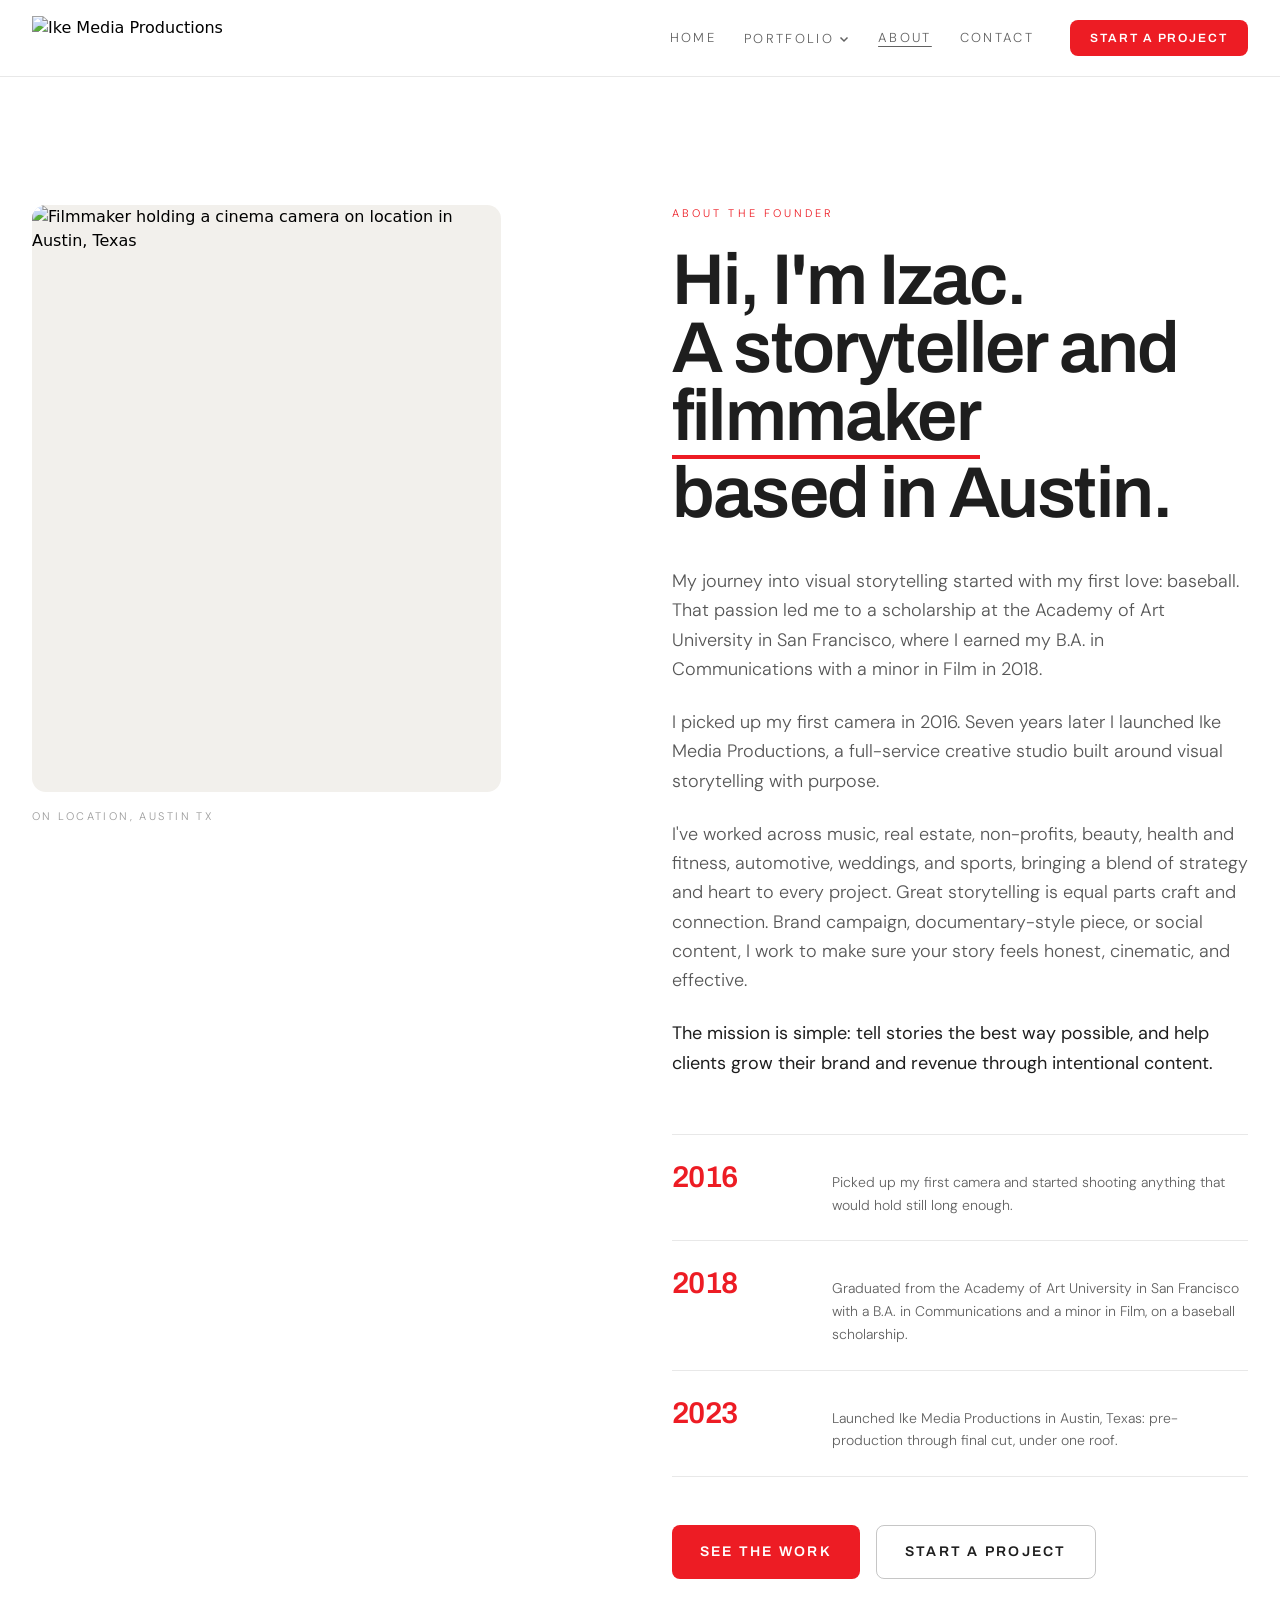
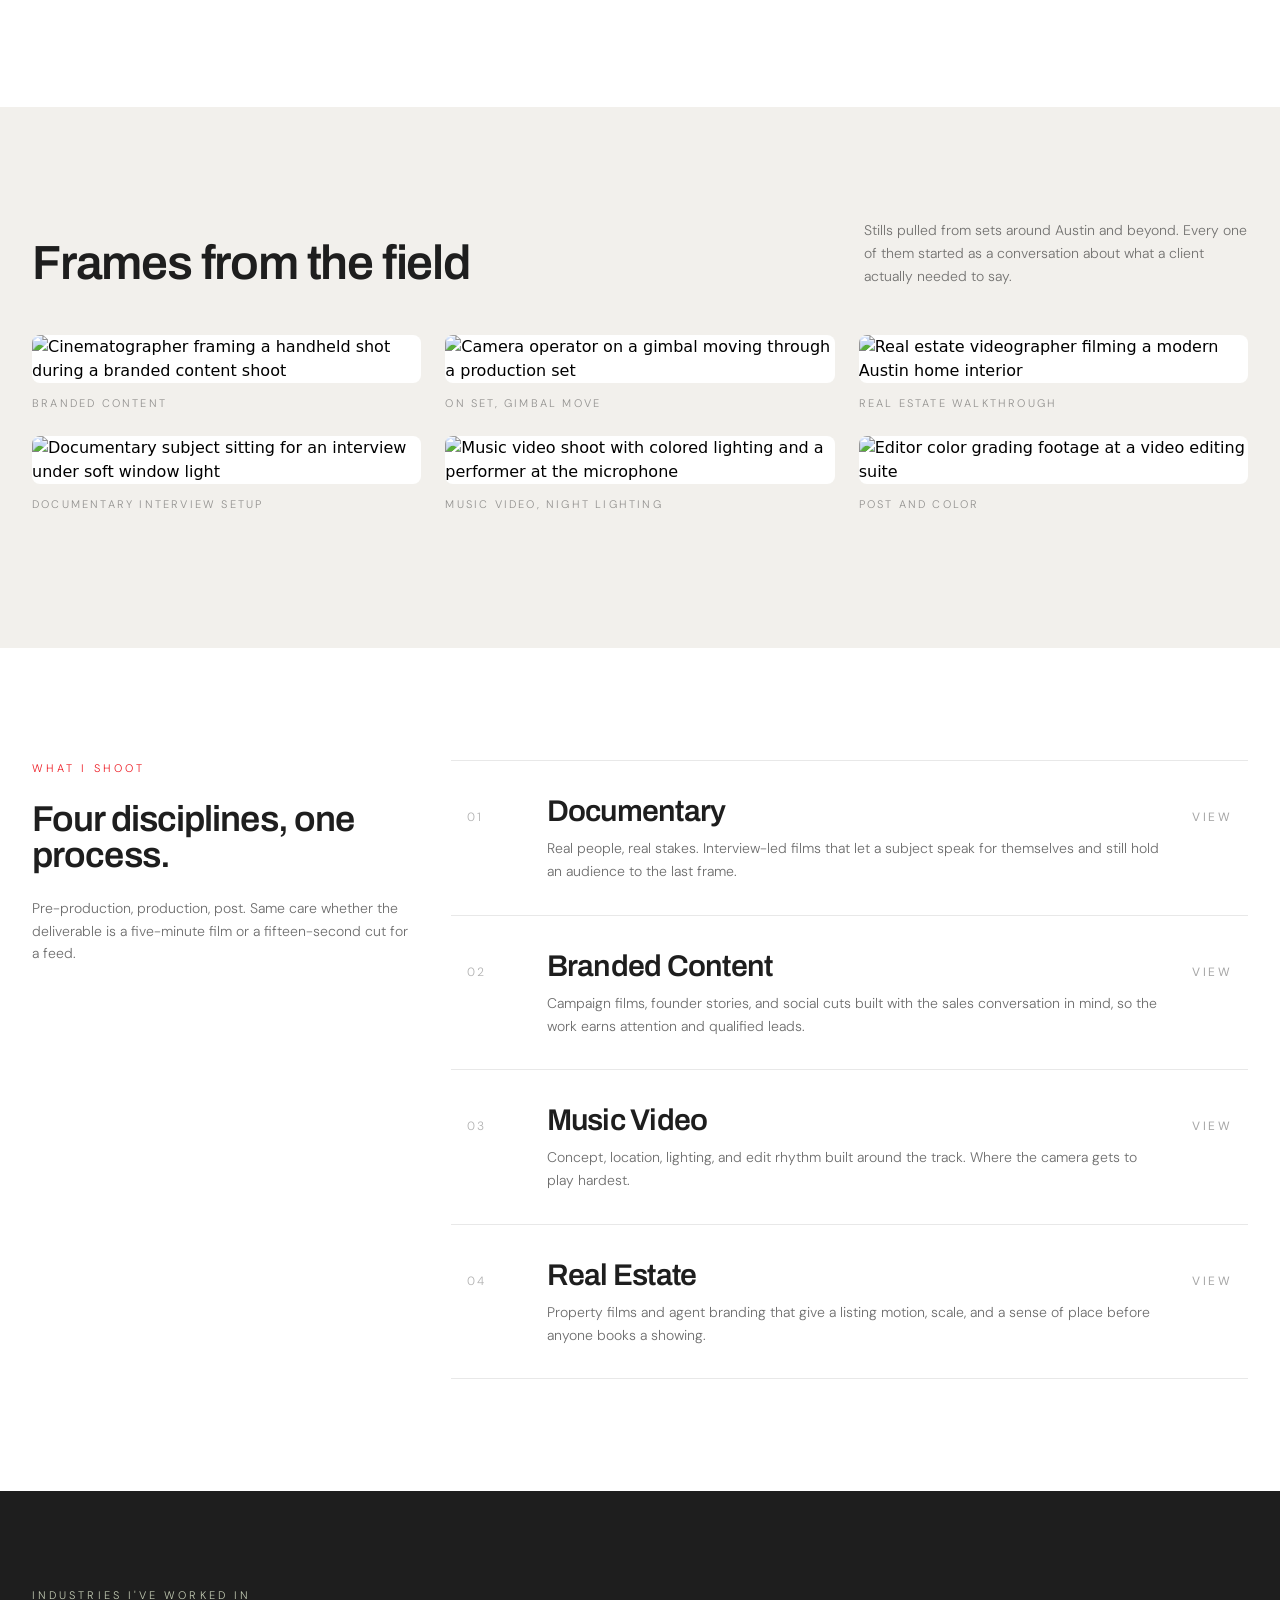
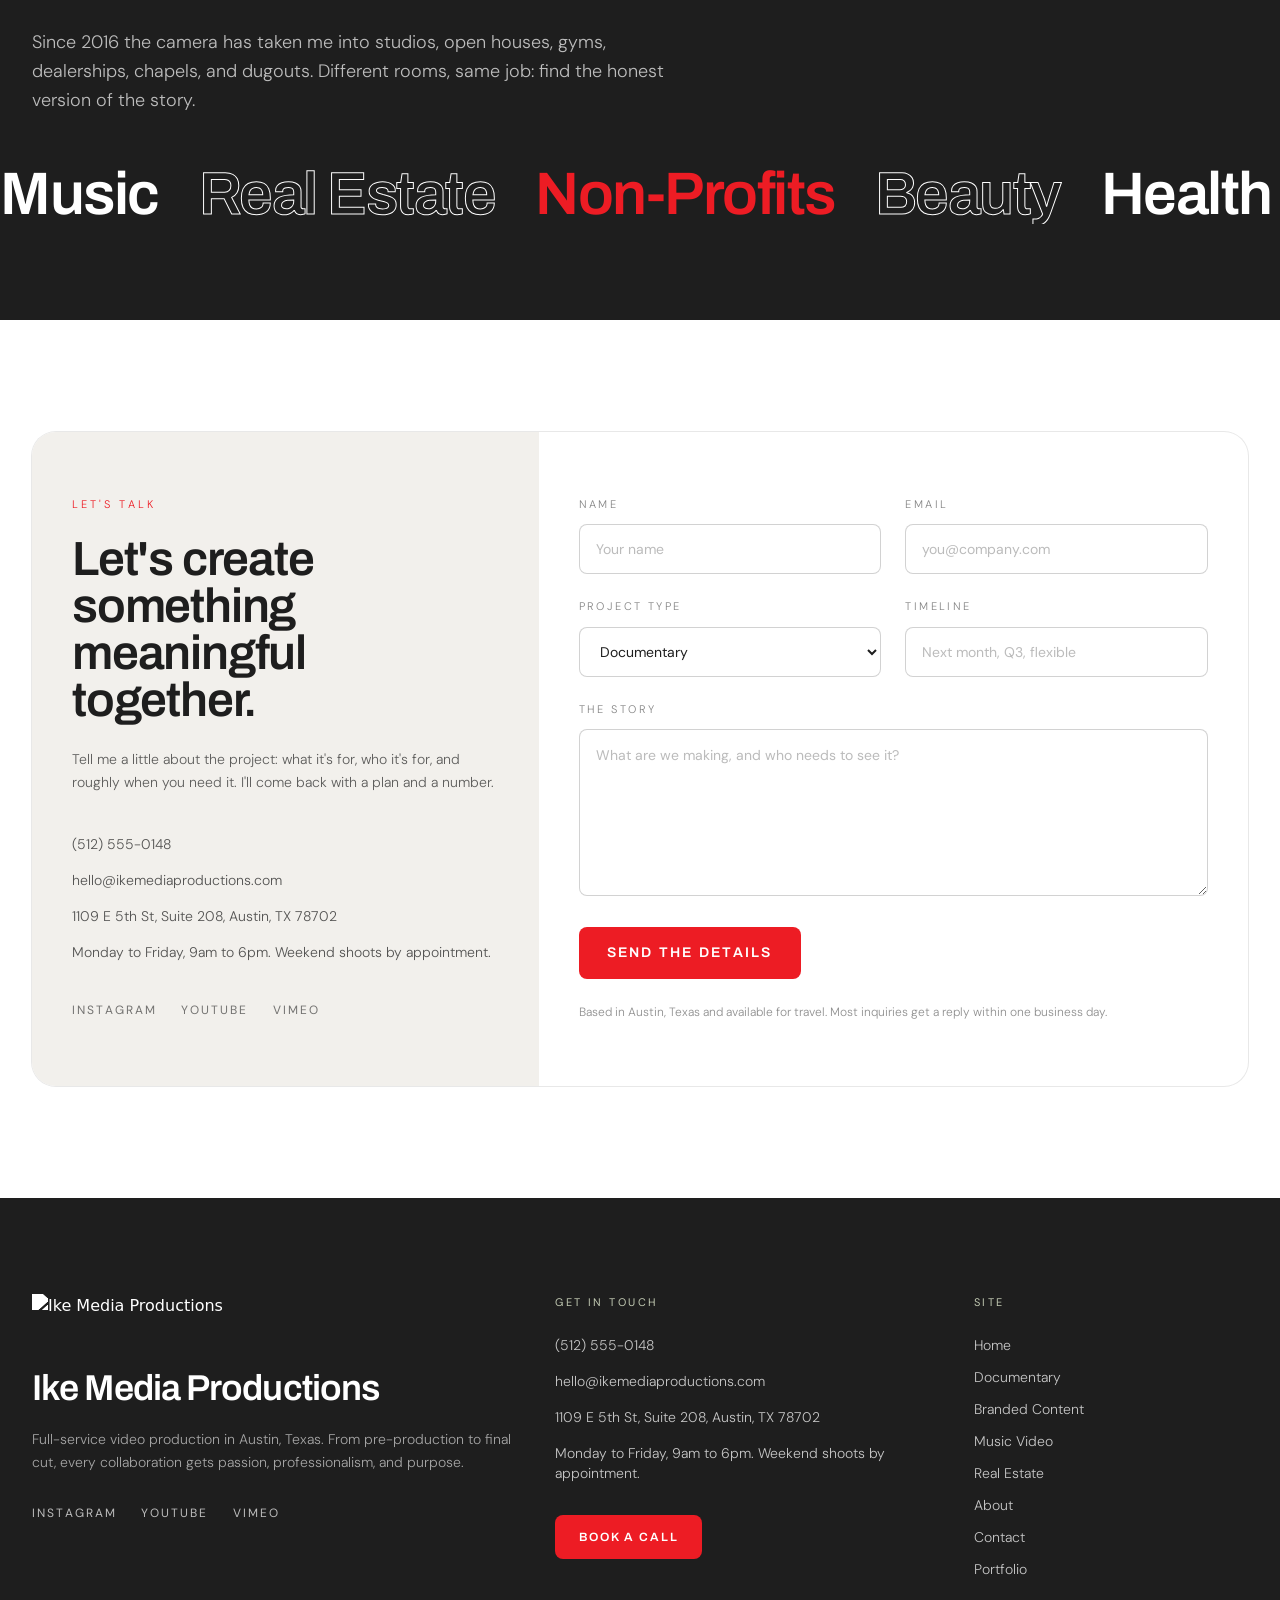
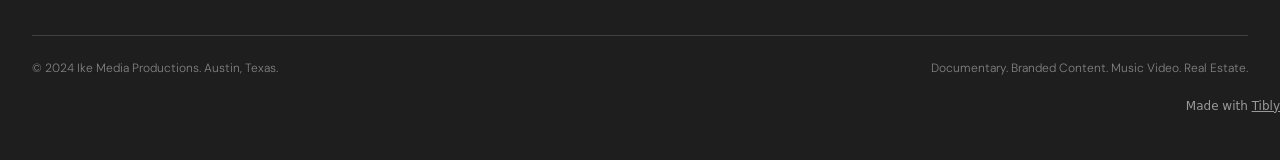
==== commit 84032144: "Update the site theme via the Tibly widget" ====
--- a/about.html
+++ b/about.html
@@ -11,13 +11,14 @@
 <meta property="og:description" content="Meet Izac, the filmmaker behind Ike Media Productions in Austin, Texas. From baseball scholarship to a B.A. in Communications with a Film minor, to launching a full-service video studio in 2023."/>
 <meta name="twitter:card" content="summary_large_image"/>
 <script type="application/ld+json" data-tibly-business="">{"@context":"https://schema.org","@type":"MediaOrganization","image":"https://br-winter-boat-ajcnusyq.storage.c-3.us-east-2.aws.neon.tech/tibly-site-media/sites/db79dda5-abd4-4c96-813a-0729a126249c/be632a99ec2c6f8da1437cfa373428e4.png","name":"Ike Media Productions","url":"https://ike-media-productions-c2f9.sites.tibly.ai/"}</script>
-<link rel="icon" href="/favicon.svg" type="image/svg+xml"/>
 <link rel="preconnect" href="https://fonts.googleapis.com"/>
 <link rel="preconnect" href="https://fonts.gstatic.com" crossorigin=""/>
 <link href="https://fonts.googleapis.com/css2?family=Archivo:ital,wght@0,300;0,400;0,600;0,700;0,800;1,400&amp;family=DM+Sans:ital,wght@0,300;0,400;0,500;1,400&amp;display=swap" rel="stylesheet"/>
 <style>details[open] > *:not(summary){animation:tibly-acc .35s ease}@keyframes tibly-acc{from{opacity:0;transform:translateY(-4px)}}</style>
 <style>@media (prefers-reduced-motion:no-preference){.tibly-fx{opacity:0;transform:translateY(24px);transition:opacity .7s ease,transform .7s ease}.tibly-fx.tibly-fx-in{opacity:1;transform:none}}</style>
 <script>addEventListener('DOMContentLoaded',function(){if(!('IntersectionObserver' in window))return;var io=new IntersectionObserver(function(es){es.forEach(function(en){if(en.isIntersecting){en.target.classList.add('tibly-fx-in');io.unobserve(en.target)}})},{rootMargin:'0px 0px -8% 0px'});document.querySelectorAll('section[data-block] > *').forEach(function(el){var p=getComputedStyle(el).position;if(p==='absolute'||p==='fixed')return;if(el.getBoundingClientRect().top>innerHeight){el.classList.add('tibly-fx');io.observe(el)}})});</script>
+
+<link rel="icon" href="https://br-winter-boat-ajcnusyq.storage.c-3.us-east-2.aws.neon.tech/tibly-site-media/sites/db79dda5-abd4-4c96-813a-0729a126249c/9c91eba8dcb6cde6d37b84d87ba697e5.webp"/>
 <style>.tibly-ba{position:relative;overflow:hidden;--ba:50%;cursor:ew-resize;touch-action:pan-y;user-select:none;-webkit-user-select:none}.tibly-ba>img{display:block;width:100%;height:100%;object-fit:cover}.tibly-ba .tibly-ba-before{position:absolute;inset:0;clip-path:inset(0 calc(100% - var(--ba)) 0 0)}.tibly-ba .tibly-ba-before img{display:block;width:100%;height:100%;object-fit:cover}.tibly-ba::after{content:'';position:absolute;top:0;bottom:0;left:var(--ba);width:2px;margin-left:-1px;background:#fff;box-shadow:0 0 6px rgba(0,0,0,.55);pointer-events:none;z-index:1}.tibly-ba::before{content:'';position:absolute;top:50%;left:var(--ba);width:44px;height:44px;transform:translate(-50%,-50%);border-radius:9999px;background:rgba(0,0,0,.75) url("data:image/svg+xml,%3Csvg%20xmlns='http://www.w3.org/2000/svg'%20viewBox='0%200%2024%2024'%20fill='%23fff'%3E%3Cpath%20d='M9%206l-6%206%206%206zM15%206l6%206-6%206z'/%3E%3C/svg%3E") center/22px 22px no-repeat;border:2px solid #fff;box-shadow:0 2px 8px rgba(0,0,0,.4);pointer-events:none;z-index:1}.tibly-ba input[type=range]{position:absolute;inset:0;width:100%;height:100%;margin:0;opacity:0;pointer-events:none;-webkit-appearance:none;appearance:none;z-index:2}[data-lightbox]{cursor:zoom-in}.tibly-lb{position:fixed;inset:0;z-index:9999;background:rgba(0,0,0,.92);display:flex;align-items:center;justify-content:center;cursor:zoom-out;padding:24px}.tibly-lb img{max-width:100%;max-height:100%;object-fit:contain}</style>
 <script>document.addEventListener('input',function(e){var t=e.target;if(!t||t.type!=='range')return;var c=t.closest&&t.closest('.tibly-ba');if(c)c.style.setProperty('--ba',t.value+'%')});document.addEventListener('pointerdown',function(e){var c=e.target.closest&&e.target.closest('.tibly-ba');if(!c||e.button>0)return;e.preventDefault();var inp=c.querySelector('input[type=range]');var set=function(x){var r=c.getBoundingClientRect();if(!r.width)return;var p=Math.max(0,Math.min(100,(x-r.left)*100/r.width));c.style.setProperty('--ba',p+'%');if(inp)inp.value=Math.round(p)};set(e.clientX);var mv=function(ev){set(ev.clientX)};var up=function(){document.removeEventListener('pointermove',mv);document.removeEventListener('pointerup',up);document.removeEventListener('pointercancel',up)};document.addEventListener('pointermove',mv);document.addEventListener('pointerup',up);document.addEventListener('pointercancel',up)});document.addEventListener('click',function(e){var im=e.target.closest&&e.target.closest('[data-lightbox]');if(!im||!(im.currentSrc||im.src))return;e.preventDefault();var o=document.createElement('div');o.className='tibly-lb';var big=document.createElement('img');big.src=im.currentSrc||im.src;big.alt=im.alt||'';o.appendChild(big);o.addEventListener('click',function(){o.remove()});document.addEventListener('keydown',function esc(ev){if(ev.key==='Escape'){o.remove();document.removeEventListener('keydown',esc)}});document.body.appendChild(o)});document.addEventListener('click',function(e){var x=e.target.closest&&e.target.closest('[data-announce-close]');if(!x)return;var b=x.closest('[data-announce]');if(b){b.style.display='none';try{sessionStorage.setItem('tibly-announce','1')}catch(_){}}});addEventListener('DOMContentLoaded',function(){try{if(sessionStorage.getItem('tibly-announce')==='1'){var b=document.querySelector('[data-announce]');if(b)b.style.display='none'}}catch(_){}if('IntersectionObserver' in window&&!matchMedia('(prefers-reduced-motion:reduce)').matches){var els=document.querySelectorAll('[data-count]');if(els.length){var io=new IntersectionObserver(function(es){es.forEach(function(en){if(!en.isIntersecting)return;io.unobserve(en.target);var el=en.target,s=el.textContent||'',m=s.match(/[\d,]*\d(?:\.\d+)?/);if(!m)return;var raw=m[0],num=parseFloat(raw.replace(/,/g,''));if(!isFinite(num))return;if(!el.getAttribute('data-count'))el.setAttribute('data-count',s);var pre=s.slice(0,m.index),post=s.slice(m.index+raw.length),grp=raw.indexOf(',')>=0,dec=(raw.split('.')[1]||'').length,t0=performance.now();requestAnimationFrame(function tick(now){var p=Math.min((now-t0)/1400,1);p=1-Math.pow(1-p,3);var v=(num*p).toFixed(dec);if(grp)v=Number(v).toLocaleString('en-US',{minimumFractionDigits:dec});el.textContent=pre+v+post;if(p<1)requestAnimationFrame(tick)})})},{rootMargin:'0px 0px -10% 0px'});els.forEach(function(el){io.observe(el)})}}var badge=document.querySelector('[data-tibly-open]');if(badge){var src=document.querySelector('[data-tibly-field="hours"]');var txt=(src&&src.textContent||'').toLowerCase();var days=['sun','mon','tue','wed','thu','fri','sat'];var toMin=function(h,mm,ap){h=+h;mm=+(mm||0);if(ap==='pm'&&h!==12)h+=12;if(ap==='am'&&h===12)h=0;return h*60+mm};var spans=[];var re=/(sun|mon|tue|wed|thu|fri|sat|daily|every ?day)[a-z]*\s*(?:[-\u2013\u2014]\s*(sun|mon|tue|wed|thu|fri|sat)[a-z]*)?\s*:?\s*(\d{1,2})(?::(\d{2}))?\s*(am|pm)?\s*[-\u2013\u2014]\s*(\d{1,2})(?::(\d{2}))?\s*(am|pm)?/g,mm;while((mm=re.exec(txt))){var d1=mm[1].slice(0,3),d2=mm[2],ap1=mm[5]||(mm[8]==='pm'&&+mm[3]<=+mm[6]?'am':mm[8]),o=toMin(mm[3],mm[4],ap1),c=toMin(mm[6],mm[7],mm[8]);var from=d1==='dai'||d1==='eve'?0:days.indexOf(d1),to=d2?days.indexOf(d2.slice(0,3)):(d1==='dai'||d1==='eve'?6:from);if(from<0)continue;for(var d=from;;d=(d+1)%7){spans.push([d,o,c]);if(d===to)break}}if(spans.length){var now=new Date(),cur=now.getDay(),min=now.getHours()*60+now.getMinutes();var open=spans.some(function(s){return s[0]===cur&&min>=s[1]&&min<s[2]});badge.textContent=open?(badge.getAttribute('data-open-text')||'Open now'):(badge.getAttribute('data-closed-text')||'Closed now');badge.setAttribute('data-state',open?'open':'closed');badge.hidden=false}}});</script>
 <style>header a[aria-current="page"]:not(:has(img,svg)){text-decoration:underline;text-underline-offset:4px;text-decoration-thickness:1px}</style>
--- a/styles.css
+++ b/styles.css
@@ -1,2 +1,2 @@
 /*! tailwindcss v4.3.2 | MIT License | https://tailwindcss.com */
-@layer properties{@supports (((-webkit-hyphens:none)) and (not (margin-trim:inline))) or ((-moz-orient:inline) and (not (color:rgb(from red r g b)))){*,:before,:after,::backdrop{--tw-scroll-snap-strictness:proximity;--tw-space-y-reverse:0;--tw-divide-y-reverse:0;--tw-border-style:solid;--tw-leading:initial;--tw-font-weight:initial;--tw-tracking:initial;--tw-shadow:0 0 #0000;--tw-shadow-color:initial;--tw-shadow-alpha:100%;--tw-inset-shadow:0 0 #0000;--tw-inset-shadow-color:initial;--tw-inset-shadow-alpha:100%;--tw-ring-color:initial;--tw-ring-shadow:0 0 #0000;--tw-inset-ring-color:initial;--tw-inset-ring-shadow:0 0 #0000;--tw-ring-inset:initial;--tw-ring-offset-width:0px;--tw-ring-offset-color:#fff;--tw-ring-offset-shadow:0 0 #0000;--tw-blur:initial;--tw-brightness:initial;--tw-contrast:initial;--tw-grayscale:initial;--tw-hue-rotate:initial;--tw-invert:initial;--tw-opacity:initial;--tw-saturate:initial;--tw-sepia:initial;--tw-drop-shadow:initial;--tw-drop-shadow-color:initial;--tw-drop-shadow-alpha:100%;--tw-drop-shadow-size:initial;--tw-duration:initial;--tw-translate-x:0;--tw-translate-y:0;--tw-translate-z:0;--tw-scale-x:1;--tw-scale-y:1;--tw-scale-z:1;--tw-outline-style:solid}}}@layer theme{:root,:host{--font-sans:ui-sans-serif, system-ui, sans-serif, "Apple Color Emoji", "Segoe UI Emoji", "Segoe UI Symbol", "Noto Color Emoji";--font-mono:ui-monospace, SFMono-Regular, Menlo, Monaco, Consolas, "Liberation Mono", "Courier New", monospace;--color-white:#fff;--spacing:.25rem;--container-xs:20rem;--container-sm:24rem;--container-2xl:42rem;--container-3xl:48rem;--container-5xl:64rem;--container-7xl:80rem;--text-xs:.75rem;--text-xs--line-height:calc(1 / .75);--text-sm:.875rem;--text-sm--line-height:calc(1.25 / .875);--text-base:1rem;--text-base--line-height:calc(1.5 / 1);--text-lg:1.125rem;--text-lg--line-height:calc(1.75 / 1.125);--text-xl:1.25rem;--text-xl--line-height:calc(1.75 / 1.25);--text-2xl:1.5rem;--text-2xl--line-height:calc(2 / 1.5);--text-3xl:1.875rem;--text-3xl--line-height:calc(2.25 / 1.875);--text-4xl:2.25rem;--text-4xl--line-height:calc(2.5 / 2.25);--text-5xl:3rem;--text-5xl--line-height:1;--text-6xl:3.75rem;--text-6xl--line-height:1;--text-7xl:4.5rem;--text-7xl--line-height:1;--text-8xl:6rem;--text-8xl--line-height:1;--font-weight-light:300;--font-weight-normal:400;--font-weight-semibold:600;--tracking-tight:-.025em;--leading-tight:1.25;--leading-relaxed:1.625;--radius-sm:.25rem;--radius-md:.5rem;--radius-lg:.875rem;--radius-xl:1.5rem;--aspect-video:16 / 9;--default-transition-duration:.15s;--default-transition-timing-function:cubic-bezier(.4, 0, .2, 1);--default-font-family:var(--font-sans);--default-mono-font-family:var(--font-mono);--color-surface:#f2f0ec;--color-ink:#1e1e1e;--color-brand-50:#fef2f2;--color-brand-100:#fde0e1;--color-brand-200:#fbc2c4;--color-brand-300:#f79399;--color-brand-400:#f45258;--color-brand-500:#ed1c24;--color-brand-600:#d4141b;--color-brand-700:#ae1016;--color-brand-800:#8a0e13;--color-brand-900:#5c0a0d;--color-accent-50:#f6f7f3;--color-accent-100:#ebeee5;--color-accent-200:#d7dccc;--color-accent-300:#c2cab3;--color-accent-400:#a9b39a;--color-accent-500:#909c80;--color-accent-600:#757f68;--color-accent-700:#5c6452;--color-accent-800:#454b3e;--color-accent-900:#2e3229;--font-display:"Archivo", "Helvetica Neue", Arial, sans-serif;--font-body:"DM Sans", "Helvetica Neue", Arial, sans-serif;--animate-marquee:marquee 30s linear infinite;--animate-kenburns:kenburns 18s ease-in-out infinite alternate;--animate-float:float 6s ease-in-out infinite;--animate-pulse-soft:pulse-soft 4s ease-in-out infinite;--animate-spin-slow:spin-slow 24s linear infinite}}@layer base{*,:after,:before,::backdrop{box-sizing:border-box;border:0 solid;margin:0;padding:0}::file-selector-button{box-sizing:border-box;border:0 solid;margin:0;padding:0}html,:host{-webkit-text-size-adjust:100%;tab-size:4;line-height:1.5;font-family:var(--default-font-family,ui-sans-serif, system-ui, sans-serif, "Apple Color Emoji", "Segoe UI Emoji", "Segoe UI Symbol", "Noto Color Emoji");font-feature-settings:var(--default-font-feature-settings,normal);font-variation-settings:var(--default-font-variation-settings,normal);-webkit-tap-highlight-color:transparent}hr{height:0;color:inherit;border-top-width:1px}abbr:where([title]){-webkit-text-decoration:underline dotted;text-decoration:underline dotted}h1,h2,h3,h4,h5,h6{font-size:inherit;font-weight:inherit}a{color:inherit;-webkit-text-decoration:inherit;-webkit-text-decoration:inherit;-webkit-text-decoration:inherit;text-decoration:inherit}b,strong{font-weight:bolder}code,kbd,samp,pre{font-family:var(--default-mono-font-family,ui-monospace, SFMono-Regular, Menlo, Monaco, Consolas, "Liberation Mono", "Courier New", monospace);font-feature-settings:var(--default-mono-font-feature-settings,normal);font-variation-settings:var(--default-mono-font-variation-settings,normal);font-size:1em}small{font-size:80%}sub,sup{vertical-align:baseline;font-size:75%;line-height:0;position:relative}sub{bottom:-.25em}sup{top:-.5em}table{text-indent:0;border-color:inherit;border-collapse:collapse}:-moz-focusring{outline:auto}progress{vertical-align:baseline}summary{display:list-item}ol,ul,menu{list-style:none}img,svg,video,canvas,audio,iframe,embed,object{vertical-align:middle;display:block}img,video{max-width:100%;height:auto}button,input,select,optgroup,textarea{font:inherit;font-feature-settings:inherit;font-variation-settings:inherit;letter-spacing:inherit;color:inherit;opacity:1;background-color:#0000;border-radius:0}::file-selector-button{font:inherit;font-feature-settings:inherit;font-variation-settings:inherit;letter-spacing:inherit;color:inherit;opacity:1;background-color:#0000;border-radius:0}:where(select:is([multiple],[size])) optgroup{font-weight:bolder}:where(select:is([multiple],[size])) optgroup option{padding-inline-start:20px}::file-selector-button{margin-inline-end:4px}::placeholder{opacity:1}@supports (not ((-webkit-appearance:-apple-pay-button))) or (contain-intrinsic-size:1px){::placeholder{color:currentColor}@supports (color:color-mix(in lab, red, red)){::placeholder{color:color-mix(in oklab, currentcolor 50%, transparent)}}}textarea{resize:vertical}::-webkit-search-decoration{-webkit-appearance:none}::-webkit-date-and-time-value{min-height:1lh;text-align:inherit}::-webkit-datetime-edit{display:inline-flex}::-webkit-datetime-edit-fields-wrapper{padding:0}::-webkit-datetime-edit{padding-block:0}::-webkit-datetime-edit-year-field{padding-block:0}::-webkit-datetime-edit-month-field{padding-block:0}::-webkit-datetime-edit-day-field{padding-block:0}::-webkit-datetime-edit-hour-field{padding-block:0}::-webkit-datetime-edit-minute-field{padding-block:0}::-webkit-datetime-edit-second-field{padding-block:0}::-webkit-datetime-edit-millisecond-field{padding-block:0}::-webkit-datetime-edit-meridiem-field{padding-block:0}::-webkit-calendar-picker-indicator{line-height:1}:-moz-ui-invalid{box-shadow:none}button,input:where([type=button],[type=reset],[type=submit]){appearance:button}::file-selector-button{appearance:button}::-webkit-inner-spin-button{height:auto}::-webkit-outer-spin-button{height:auto}[hidden]:where(:not([hidden=until-found])){display:none!important}}@layer components{.btn{justify-content:center;align-items:center;gap:calc(var(--spacing) * 2);border-radius:var(--radius-md);background-color:var(--color-brand-500);padding-inline:calc(var(--spacing) * 7);padding-block:calc(var(--spacing) * 4);font-family:var(--font-display);font-size:var(--text-sm);line-height:var(--tw-leading,var(--text-sm--line-height));--tw-font-weight:var(--font-weight-semibold);font-weight:var(--font-weight-semibold);--tw-tracking:.16em;letter-spacing:.16em;color:var(--color-white);text-transform:uppercase;transition-property:color,background-color,border-color,outline-color,text-decoration-color,fill,stroke,--tw-gradient-from,--tw-gradient-via,--tw-gradient-to,opacity,box-shadow,transform,translate,scale,rotate,filter,-webkit-backdrop-filter,backdrop-filter,display,content-visibility,overlay,pointer-events;transition-timing-function:var(--tw-ease,var(--default-transition-timing-function));transition-duration:var(--tw-duration,var(--default-transition-duration));--tw-duration:.3s;transition-duration:.3s;display:inline-flex}@media (hover:hover){.btn:hover{background-color:var(--color-brand-700)}}.btn:focus-visible{outline-style:var(--tw-outline-style);outline-offset:2px;outline-width:2px;outline-color:var(--color-brand-600)}.btn-secondary{justify-content:center;align-items:center;gap:calc(var(--spacing) * 2);border-radius:var(--radius-md);border-style:var(--tw-border-style);border-width:1px;border-color:#1e1e1e40;display:inline-flex}@supports (color:color-mix(in lab, red, red)){.btn-secondary{border-color:color-mix(in oklab, var(--color-ink) 25%, transparent)}}.btn-secondary{padding-inline:calc(var(--spacing) * 7);padding-block:calc(var(--spacing) * 4);font-family:var(--font-display);font-size:var(--text-sm);line-height:var(--tw-leading,var(--text-sm--line-height));--tw-font-weight:var(--font-weight-semibold);font-weight:var(--font-weight-semibold);--tw-tracking:.16em;letter-spacing:.16em;color:var(--color-ink);text-transform:uppercase;transition-property:color,background-color,border-color,outline-color,text-decoration-color,fill,stroke,--tw-gradient-from,--tw-gradient-via,--tw-gradient-to,opacity,box-shadow,transform,translate,scale,rotate,filter,-webkit-backdrop-filter,backdrop-filter,display,content-visibility,overlay,pointer-events;transition-timing-function:var(--tw-ease,var(--default-transition-timing-function));transition-duration:var(--tw-duration,var(--default-transition-duration));--tw-duration:.3s;background-color:#0000;transition-duration:.3s}@media (hover:hover){.btn-secondary:hover{border-color:var(--color-ink);background-color:var(--color-ink);color:var(--color-white)}}.btn-secondary:focus-visible{outline-style:var(--tw-outline-style);outline-offset:2px;outline-width:2px;outline-color:var(--color-ink)}.card{border-radius:var(--radius-lg);background-color:var(--color-surface);padding:calc(var(--spacing) * 7);--tw-ring-shadow:var(--tw-ring-inset,) 0 0 0 calc(1px + var(--tw-ring-offset-width)) var(--tw-ring-color,currentcolor);box-shadow:var(--tw-inset-shadow), var(--tw-inset-ring-shadow), var(--tw-ring-offset-shadow), var(--tw-ring-shadow), var(--tw-shadow);--tw-ring-color:#1e1e1e0d}@supports (color:color-mix(in lab, red, red)){.card{--tw-ring-color:color-mix(in oklab, var(--color-ink) 5%, transparent)}}.card{transition-property:color,background-color,border-color,outline-color,text-decoration-color,fill,stroke,--tw-gradient-from,--tw-gradient-via,--tw-gradient-to,opacity,box-shadow,transform,translate,scale,rotate,filter,-webkit-backdrop-filter,backdrop-filter,display,content-visibility,overlay,pointer-events;transition-timing-function:var(--tw-ease,var(--default-transition-timing-function));transition-duration:var(--tw-duration,var(--default-transition-duration));--tw-duration:.3s;transition-duration:.3s}@media (hover:hover){.card:hover{--tw-ring-color:#1e1e1e33}@supports (color:color-mix(in lab, red, red)){.card:hover{--tw-ring-color:color-mix(in oklab, var(--color-ink) 20%, transparent)}}}}@layer utilities{.sr-only{clip-path:inset(50%);white-space:nowrap;border-width:0;width:1px;height:1px;margin:-1px;padding:0;position:absolute;overflow:hidden}.absolute{position:absolute}.fixed{position:fixed}.relative{position:relative}.sticky{position:sticky}.inset-0{inset:0}.inset-x-0{inset-inline:0}.top-0{top:0}.-bottom-1{bottom:calc(var(--spacing) * -1)}.bottom-0{bottom:0}.left-0{left:0}.z-0{z-index:0}.z-10{z-index:10}.z-40{z-index:40}.z-50{z-index:50}.col-span-1{grid-column:span 1/span 1}.col-span-2{grid-column:span 2/span 2}.col-span-3{grid-column:span 3/span 3}.mx-auto{margin-inline:auto}.-mt-16{margin-top:calc(var(--spacing) * -16)}.mt-1{margin-top:var(--spacing)}.mt-1\.5{margin-top:calc(var(--spacing) * 1.5)}.mt-2{margin-top:calc(var(--spacing) * 2)}.mt-3{margin-top:calc(var(--spacing) * 3)}.mt-4{margin-top:calc(var(--spacing) * 4)}.mt-5{margin-top:calc(var(--spacing) * 5)}.mt-6{margin-top:calc(var(--spacing) * 6)}.mt-7{margin-top:calc(var(--spacing) * 7)}.mt-8{margin-top:calc(var(--spacing) * 8)}.mt-9{margin-top:calc(var(--spacing) * 9)}.mt-10{margin-top:calc(var(--spacing) * 10)}.mt-12{margin-top:calc(var(--spacing) * 12)}.mt-14{margin-top:calc(var(--spacing) * 14)}.mt-16{margin-top:calc(var(--spacing) * 16)}.mt-20{margin-top:calc(var(--spacing) * 20)}.-mr-2{margin-right:calc(var(--spacing) * -2)}.-mb-20{margin-bottom:calc(var(--spacing) * -20)}.mb-4{margin-bottom:calc(var(--spacing) * 4)}.ml-2{margin-left:calc(var(--spacing) * 2)}.block{display:block}.flex{display:flex}.grid{display:grid}.hidden{display:none}.inline-block{display:inline-block}.inline-flex{display:inline-flex}.table{display:table}.aspect-\[3\/2\]{aspect-ratio:3/2}.aspect-\[3\/4\]{aspect-ratio:3/4}.aspect-\[4\/3\]{aspect-ratio:4/3}.aspect-\[4\/5\]{aspect-ratio:4/5}.aspect-\[16\/9\]{aspect-ratio:16/9}.aspect-\[16\/10\]{aspect-ratio:16/10}.aspect-square{aspect-ratio:1}.aspect-video{aspect-ratio:var(--aspect-video)}.h-1{height:var(--spacing)}.h-1\.5{height:calc(var(--spacing) * 1.5)}.h-2{height:calc(var(--spacing) * 2)}.h-2\.5{height:calc(var(--spacing) * 2.5)}.h-7{height:calc(var(--spacing) * 7)}.h-9{height:calc(var(--spacing) * 9)}.h-11{height:calc(var(--spacing) * 11)}.h-\[3px\]{height:3px}.h-\[6px\]{height:6px}.h-\[52vh\]{height:52vh}.h-auto{height:auto}.h-full{height:100%}.h-px{height:1px}.min-h-\[320px\]{min-height:320px}.w-1\.5{width:calc(var(--spacing) * 1.5)}.w-2{width:calc(var(--spacing) * 2)}.w-7{width:calc(var(--spacing) * 7)}.w-8{width:calc(var(--spacing) * 8)}.w-10{width:calc(var(--spacing) * 10)}.w-24{width:calc(var(--spacing) * 24)}.w-72{width:calc(var(--spacing) * 72)}.w-\[78vw\]{width:78vw}.w-auto{width:auto}.w-full{width:100%}.w-max{width:max-content}.max-w-2xl{max-width:var(--container-2xl)}.max-w-3xl{max-width:var(--container-3xl)}.max-w-5xl{max-width:var(--container-5xl)}.max-w-7xl{max-width:var(--container-7xl)}.max-w-prose{max-width:65ch}.max-w-sm{max-width:var(--container-sm)}.max-w-xs{max-width:var(--container-xs)}.flex-1{flex:1}.shrink-0{flex-shrink:0}.grow{flex-grow:1}.-rotate-1{rotate:-1deg}.animate-marquee{animation:var(--animate-marquee)}.cursor-pointer{cursor:pointer}.snap-x{scroll-snap-type:x var(--tw-scroll-snap-strictness)}.snap-mandatory{--tw-scroll-snap-strictness:mandatory}.snap-start{scroll-snap-align:start}.columns-2{columns:2}.break-inside-avoid{break-inside:avoid}.grid-cols-1{grid-template-columns:repeat(1,minmax(0,1fr))}.grid-cols-2{grid-template-columns:repeat(2,minmax(0,1fr))}.grid-cols-5{grid-template-columns:repeat(5,minmax(0,1fr))}.grid-cols-\[auto_1fr\]{grid-template-columns:auto 1fr}.flex-col{flex-direction:column}.flex-wrap{flex-wrap:wrap}.items-baseline{align-items:baseline}.items-center{align-items:center}.justify-between{justify-content:space-between}.justify-center{justify-content:center}.gap-1{gap:var(--spacing)}.gap-2{gap:calc(var(--spacing) * 2)}.gap-3{gap:calc(var(--spacing) * 3)}.gap-4{gap:calc(var(--spacing) * 4)}.gap-5{gap:calc(var(--spacing) * 5)}.gap-6{gap:calc(var(--spacing) * 6)}.gap-8{gap:calc(var(--spacing) * 8)}.gap-10{gap:calc(var(--spacing) * 10)}.gap-12{gap:calc(var(--spacing) * 12)}.gap-14{gap:calc(var(--spacing) * 14)}.gap-px{gap:1px}:where(.space-y-3>:not(:last-child)){--tw-space-y-reverse:0;margin-block-start:calc(calc(var(--spacing) * 3) * var(--tw-space-y-reverse));margin-block-end:calc(calc(var(--spacing) * 3) * calc(1 - var(--tw-space-y-reverse)))}:where(.space-y-4>:not(:last-child)){--tw-space-y-reverse:0;margin-block-start:calc(calc(var(--spacing) * 4) * var(--tw-space-y-reverse));margin-block-end:calc(calc(var(--spacing) * 4) * calc(1 - var(--tw-space-y-reverse)))}:where(.space-y-5>:not(:last-child)){--tw-space-y-reverse:0;margin-block-start:calc(calc(var(--spacing) * 5) * var(--tw-space-y-reverse));margin-block-end:calc(calc(var(--spacing) * 5) * calc(1 - var(--tw-space-y-reverse)))}:where(.space-y-6>:not(:last-child)){--tw-space-y-reverse:0;margin-block-start:calc(calc(var(--spacing) * 6) * var(--tw-space-y-reverse));margin-block-end:calc(calc(var(--spacing) * 6) * calc(1 - var(--tw-space-y-reverse)))}:where(.space-y-7>:not(:last-child)){--tw-space-y-reverse:0;margin-block-start:calc(calc(var(--spacing) * 7) * var(--tw-space-y-reverse));margin-block-end:calc(calc(var(--spacing) * 7) * calc(1 - var(--tw-space-y-reverse)))}:where(.space-y-16>:not(:last-child)){--tw-space-y-reverse:0;margin-block-start:calc(calc(var(--spacing) * 16) * var(--tw-space-y-reverse));margin-block-end:calc(calc(var(--spacing) * 16) * calc(1 - var(--tw-space-y-reverse)))}.gap-x-5{column-gap:calc(var(--spacing) * 5)}.gap-x-6{column-gap:calc(var(--spacing) * 6)}.gap-x-8{column-gap:calc(var(--spacing) * 8)}.gap-y-3{row-gap:calc(var(--spacing) * 3)}:where(.divide-y>:not(:last-child)){--tw-divide-y-reverse:0;border-bottom-style:var(--tw-border-style);border-top-style:var(--tw-border-style);border-top-width:calc(1px * var(--tw-divide-y-reverse));border-bottom-width:calc(1px * calc(1 - var(--tw-divide-y-reverse)))}:where(.divide-ink\/10>:not(:last-child)){border-color:#1e1e1e1a}@supports (color:color-mix(in lab, red, red)){:where(.divide-ink\/10>:not(:last-child)){border-color:color-mix(in oklab, var(--color-ink) 10%, transparent)}}:where(.divide-white\/15>:not(:last-child)){border-color:#ffffff26}@supports (color:color-mix(in lab, red, red)){:where(.divide-white\/15>:not(:last-child)){border-color:color-mix(in oklab, var(--color-white) 15%, transparent)}}.overflow-hidden{overflow:hidden}.overflow-x-auto{overflow-x:auto}.overflow-y-auto{overflow-y:auto}.rounded-full{border-radius:3.40282e38px}.rounded-lg{border-radius:var(--radius-lg)}.rounded-md{border-radius:var(--radius-md)}.rounded-sm{border-radius:var(--radius-sm)}.rounded-xl{border-radius:var(--radius-xl)}.border{border-style:var(--tw-border-style);border-width:1px}.border-0{border-style:var(--tw-border-style);border-width:0}.border-y{border-block-style:var(--tw-border-style);border-block-width:1px}.border-t{border-top-style:var(--tw-border-style);border-top-width:1px}.border-b{border-bottom-style:var(--tw-border-style);border-bottom-width:1px}.border-b-4{border-bottom-style:var(--tw-border-style);border-bottom-width:4px}.border-brand-500{border-color:var(--color-brand-500)}.border-brand-700{border-color:var(--color-brand-700)}.border-ink\/10{border-color:#1e1e1e1a}@supports (color:color-mix(in lab, red, red)){.border-ink\/10{border-color:color-mix(in oklab, var(--color-ink) 10%, transparent)}}.border-ink\/15{border-color:#1e1e1e26}@supports (color:color-mix(in lab, red, red)){.border-ink\/15{border-color:color-mix(in oklab, var(--color-ink) 15%, transparent)}}.border-ink\/20{border-color:#1e1e1e33}@supports (color:color-mix(in lab, red, red)){.border-ink\/20{border-color:color-mix(in oklab, var(--color-ink) 20%, transparent)}}.border-ink\/25{border-color:#1e1e1e40}@supports (color:color-mix(in lab, red, red)){.border-ink\/25{border-color:color-mix(in oklab, var(--color-ink) 25%, transparent)}}.border-transparent{border-color:#0000}.border-white\/10{border-color:#ffffff1a}@supports (color:color-mix(in lab, red, red)){.border-white\/10{border-color:color-mix(in oklab, var(--color-white) 10%, transparent)}}.border-white\/15{border-color:#ffffff26}@supports (color:color-mix(in lab, red, red)){.border-white\/15{border-color:color-mix(in oklab, var(--color-white) 15%, transparent)}}.border-white\/30{border-color:#ffffff4d}@supports (color:color-mix(in lab, red, red)){.border-white\/30{border-color:color-mix(in oklab, var(--color-white) 30%, transparent)}}.border-white\/40{border-color:#fff6}@supports (color:color-mix(in lab, red, red)){.border-white\/40{border-color:color-mix(in oklab, var(--color-white) 40%, transparent)}}.bg-accent-100{background-color:var(--color-accent-100)}.bg-accent-200{background-color:var(--color-accent-200)}.bg-brand-500{background-color:var(--color-brand-500)}.bg-ink{background-color:var(--color-ink)}.bg-ink\/30{background-color:#1e1e1e4d}@supports (color:color-mix(in lab, red, red)){.bg-ink\/30{background-color:color-mix(in oklab, var(--color-ink) 30%, transparent)}}.bg-surface{background-color:var(--color-surface)}.bg-white{background-color:var(--color-white)}.bg-white\/5{background-color:#ffffff0d}@supports (color:color-mix(in lab, red, red)){.bg-white\/5{background-color:color-mix(in oklab, var(--color-white) 5%, transparent)}}.bg-white\/10{background-color:#ffffff1a}@supports (color:color-mix(in lab, red, red)){.bg-white\/10{background-color:color-mix(in oklab, var(--color-white) 10%, transparent)}}.bg-white\/15{background-color:#ffffff26}@supports (color:color-mix(in lab, red, red)){.bg-white\/15{background-color:color-mix(in oklab, var(--color-white) 15%, transparent)}}.bg-white\/20{background-color:#fff3}@supports (color:color-mix(in lab, red, red)){.bg-white\/20{background-color:color-mix(in oklab, var(--color-white) 20%, transparent)}}.object-cover{object-fit:cover}.p-2{padding:calc(var(--spacing) * 2)}.p-5{padding:calc(var(--spacing) * 5)}.p-6{padding:calc(var(--spacing) * 6)}.p-8{padding:calc(var(--spacing) * 8)}.px-1{padding-inline:var(--spacing)}.px-2{padding-inline:calc(var(--spacing) * 2)}.px-4{padding-inline:calc(var(--spacing) * 4)}.px-5{padding-inline:calc(var(--spacing) * 5)}.px-6{padding-inline:calc(var(--spacing) * 6)}.py-1{padding-block:var(--spacing)}.py-2\.5{padding-block:calc(var(--spacing) * 2.5)}.py-3{padding-block:calc(var(--spacing) * 3)}.py-3\.5{padding-block:calc(var(--spacing) * 3.5)}.py-4{padding-block:calc(var(--spacing) * 4)}.py-5{padding-block:calc(var(--spacing) * 5)}.py-6{padding-block:calc(var(--spacing) * 6)}.py-7{padding-block:calc(var(--spacing) * 7)}.py-8{padding-block:calc(var(--spacing) * 8)}.py-10{padding-block:calc(var(--spacing) * 10)}.py-12{padding-block:calc(var(--spacing) * 12)}.py-14{padding-block:calc(var(--spacing) * 14)}.py-16{padding-block:calc(var(--spacing) * 16)}.py-20{padding-block:calc(var(--spacing) * 20)}.pt-6{padding-top:calc(var(--spacing) * 6)}.pt-8{padding-top:calc(var(--spacing) * 8)}.pt-10{padding-top:calc(var(--spacing) * 10)}.pt-12{padding-top:calc(var(--spacing) * 12)}.pt-14{padding-top:calc(var(--spacing) * 14)}.pt-16{padding-top:calc(var(--spacing) * 16)}.pt-20{padding-top:calc(var(--spacing) * 20)}.pt-36{padding-top:calc(var(--spacing) * 36)}.pr-8{padding-right:calc(var(--spacing) * 8)}.pr-10{padding-right:calc(var(--spacing) * 10)}.pb-0{padding-bottom:0}.pb-0\.5{padding-bottom:calc(var(--spacing) * .5)}.pb-1{padding-bottom:var(--spacing)}.pb-4{padding-bottom:calc(var(--spacing) * 4)}.pb-6{padding-bottom:calc(var(--spacing) * 6)}.pb-16{padding-bottom:calc(var(--spacing) * 16)}.pb-20{padding-bottom:calc(var(--spacing) * 20)}.pb-24{padding-bottom:calc(var(--spacing) * 24)}.font-body{font-family:var(--font-body)}.font-display{font-family:var(--font-display)}.text-2xl{font-size:var(--text-2xl);line-height:var(--tw-leading,var(--text-2xl--line-height))}.text-3xl{font-size:var(--text-3xl);line-height:var(--tw-leading,var(--text-3xl--line-height))}.text-4xl{font-size:var(--text-4xl);line-height:var(--tw-leading,var(--text-4xl--line-height))}.text-5xl{font-size:var(--text-5xl);line-height:var(--tw-leading,var(--text-5xl--line-height))}.text-base{font-size:var(--text-base);line-height:var(--tw-leading,var(--text-base--line-height))}.text-lg{font-size:var(--text-lg);line-height:var(--tw-leading,var(--text-lg--line-height))}.text-sm{font-size:var(--text-sm);line-height:var(--tw-leading,var(--text-sm--line-height))}.text-xl{font-size:var(--text-xl);line-height:var(--tw-leading,var(--text-xl--line-height))}.text-xs{font-size:var(--text-xs);line-height:var(--tw-leading,var(--text-xs--line-height))}.text-\[10px\]{font-size:10px}.text-\[11px\]{font-size:11px}.leading-\[0\.92\]{--tw-leading:.92;line-height:.92}.leading-\[0\.94\]{--tw-leading:.94;line-height:.94}.leading-\[0\.95\]{--tw-leading:.95;line-height:.95}.leading-\[0\.96\]{--tw-leading:.96;line-height:.96}.leading-\[0\.98\]{--tw-leading:.98;line-height:.98}.leading-\[1\.02\]{--tw-leading:1.02;line-height:1.02}.leading-\[1\.03\]{--tw-leading:1.03;line-height:1.03}.leading-\[1\.05\]{--tw-leading:1.05;line-height:1.05}.leading-\[1\],.leading-none{--tw-leading:1;line-height:1}.leading-relaxed{--tw-leading:var(--leading-relaxed);line-height:var(--leading-relaxed)}.leading-tight{--tw-leading:var(--leading-tight);line-height:var(--leading-tight)}.font-light{--tw-font-weight:var(--font-weight-light);font-weight:var(--font-weight-light)}.font-normal{--tw-font-weight:var(--font-weight-normal);font-weight:var(--font-weight-normal)}.font-semibold{--tw-font-weight:var(--font-weight-semibold);font-weight:var(--font-weight-semibold)}.tracking-\[0\.2em\]{--tw-tracking:.2em;letter-spacing:.2em}.tracking-\[0\.16em\]{--tw-tracking:.16em;letter-spacing:.16em}.tracking-\[0\.18em\]{--tw-tracking:.18em;letter-spacing:.18em}.tracking-\[0\.22em\]{--tw-tracking:.22em;letter-spacing:.22em}.tracking-\[0\.24em\]{--tw-tracking:.24em;letter-spacing:.24em}.tracking-\[0\.28em\]{--tw-tracking:.28em;letter-spacing:.28em}.tracking-tight{--tw-tracking:var(--tracking-tight);letter-spacing:var(--tracking-tight)}.break-words{overflow-wrap:break-word}.text-accent-300{color:var(--color-accent-300)}.text-accent-800{color:var(--color-accent-800)}.text-brand-400{color:var(--color-brand-400)}.text-brand-500{color:var(--color-brand-500)}.text-brand-600{color:var(--color-brand-600)}.text-ink{color:var(--color-ink)}.text-ink\/35{color:#1e1e1e59}@supports (color:color-mix(in lab, red, red)){.text-ink\/35{color:color-mix(in oklab, var(--color-ink) 35%, transparent)}}.text-ink\/40{color:#1e1e1e66}@supports (color:color-mix(in lab, red, red)){.text-ink\/40{color:color-mix(in oklab, var(--color-ink) 40%, transparent)}}.text-ink\/45{color:#1e1e1e73}@supports (color:color-mix(in lab, red, red)){.text-ink\/45{color:color-mix(in oklab, var(--color-ink) 45%, transparent)}}.text-ink\/50{color:#1e1e1e80}@supports (color:color-mix(in lab, red, red)){.text-ink\/50{color:color-mix(in oklab, var(--color-ink) 50%, transparent)}}.text-ink\/55{color:#1e1e1e8c}@supports (color:color-mix(in lab, red, red)){.text-ink\/55{color:color-mix(in oklab, var(--color-ink) 55%, transparent)}}.text-ink\/60{color:#1e1e1e99}@supports (color:color-mix(in lab, red, red)){.text-ink\/60{color:color-mix(in oklab, var(--color-ink) 60%, transparent)}}.text-ink\/65{color:#1e1e1ea6}@supports (color:color-mix(in lab, red, red)){.text-ink\/65{color:color-mix(in oklab, var(--color-ink) 65%, transparent)}}.text-ink\/70{color:#1e1e1eb3}@supports (color:color-mix(in lab, red, red)){.text-ink\/70{color:color-mix(in oklab, var(--color-ink) 70%, transparent)}}.text-ink\/75{color:#1e1e1ebf}@supports (color:color-mix(in lab, red, red)){.text-ink\/75{color:color-mix(in oklab, var(--color-ink) 75%, transparent)}}.text-ink\/80{color:#1e1e1ecc}@supports (color:color-mix(in lab, red, red)){.text-ink\/80{color:color-mix(in oklab, var(--color-ink) 80%, transparent)}}.text-transparent{color:#0000}.text-white{color:var(--color-white)}.text-white\/25{color:#ffffff40}@supports (color:color-mix(in lab, red, red)){.text-white\/25{color:color-mix(in oklab, var(--color-white) 25%, transparent)}}.text-white\/35{color:#ffffff59}@supports (color:color-mix(in lab, red, red)){.text-white\/35{color:color-mix(in oklab, var(--color-white) 35%, transparent)}}.text-white\/45{color:#ffffff73}@supports (color:color-mix(in lab, red, red)){.text-white\/45{color:color-mix(in oklab, var(--color-white) 45%, transparent)}}.text-white\/50{color:#ffffff80}@supports (color:color-mix(in lab, red, red)){.text-white\/50{color:color-mix(in oklab, var(--color-white) 50%, transparent)}}.text-white\/60{color:#fff9}@supports (color:color-mix(in lab, red, red)){.text-white\/60{color:color-mix(in oklab, var(--color-white) 60%, transparent)}}.text-white\/65{color:#ffffffa6}@supports (color:color-mix(in lab, red, red)){.text-white\/65{color:color-mix(in oklab, var(--color-white) 65%, transparent)}}.text-white\/70{color:#ffffffb3}@supports (color:color-mix(in lab, red, red)){.text-white\/70{color:color-mix(in oklab, var(--color-white) 70%, transparent)}}.text-white\/75{color:#ffffffbf}@supports (color:color-mix(in lab, red, red)){.text-white\/75{color:color-mix(in oklab, var(--color-white) 75%, transparent)}}.text-white\/80{color:#fffc}@supports (color:color-mix(in lab, red, red)){.text-white\/80{color:color-mix(in oklab, var(--color-white) 80%, transparent)}}.text-white\/85{color:#ffffffd9}@supports (color:color-mix(in lab, red, red)){.text-white\/85{color:color-mix(in oklab, var(--color-white) 85%, transparent)}}.uppercase{text-transform:uppercase}.underline{text-decoration-line:underline}.decoration-brand-500{-webkit-text-decoration-color:var(--color-brand-500);-webkit-text-decoration-color:var(--color-brand-500);text-decoration-color:var(--color-brand-500)}.decoration-2{text-decoration-thickness:2px}.underline-offset-4{text-underline-offset:4px}.underline-offset-8{text-underline-offset:8px}.ring-1{--tw-ring-shadow:var(--tw-ring-inset,) 0 0 0 calc(1px + var(--tw-ring-offset-width)) var(--tw-ring-color,currentcolor);box-shadow:var(--tw-inset-shadow), var(--tw-inset-ring-shadow), var(--tw-ring-offset-shadow), var(--tw-ring-shadow), var(--tw-shadow)}.ring-ink\/5{--tw-ring-color:#1e1e1e0d}@supports (color:color-mix(in lab, red, red)){.ring-ink\/5{--tw-ring-color:color-mix(in oklab, var(--color-ink) 5%, transparent)}}.ring-ink\/10{--tw-ring-color:#1e1e1e1a}@supports (color:color-mix(in lab, red, red)){.ring-ink\/10{--tw-ring-color:color-mix(in oklab, var(--color-ink) 10%, transparent)}}.ring-ink\/15{--tw-ring-color:#1e1e1e26}@supports (color:color-mix(in lab, red, red)){.ring-ink\/15{--tw-ring-color:color-mix(in oklab, var(--color-ink) 15%, transparent)}}.brightness-0{--tw-brightness:brightness(0%);filter:var(--tw-blur,) var(--tw-brightness,) var(--tw-contrast,) var(--tw-grayscale,) var(--tw-hue-rotate,) var(--tw-invert,) var(--tw-saturate,) var(--tw-sepia,) var(--tw-drop-shadow,)}.invert{--tw-invert:invert(100%);filter:var(--tw-blur,) var(--tw-brightness,) var(--tw-contrast,) var(--tw-grayscale,) var(--tw-hue-rotate,) var(--tw-invert,) var(--tw-saturate,) var(--tw-sepia,) var(--tw-drop-shadow,)}.transition{transition-property:color,background-color,border-color,outline-color,text-decoration-color,fill,stroke,--tw-gradient-from,--tw-gradient-via,--tw-gradient-to,opacity,box-shadow,transform,translate,scale,rotate,filter,-webkit-backdrop-filter,backdrop-filter,display,content-visibility,overlay,pointer-events;transition-timing-function:var(--tw-ease,var(--default-transition-timing-function));transition-duration:var(--tw-duration,var(--default-transition-duration))}.transition-all{transition-property:all;transition-timing-function:var(--tw-ease,var(--default-transition-timing-function));transition-duration:var(--tw-duration,var(--default-transition-duration))}.transition-colors{transition-property:color,background-color,border-color,outline-color,text-decoration-color,fill,stroke,--tw-gradient-from,--tw-gradient-via,--tw-gradient-to;transition-timing-function:var(--tw-ease,var(--default-transition-timing-function));transition-duration:var(--tw-duration,var(--default-transition-duration))}.transition-opacity{transition-property:opacity;transition-timing-function:var(--tw-ease,var(--default-transition-timing-function));transition-duration:var(--tw-duration,var(--default-transition-duration))}.transition-transform{transition-property:transform,translate,scale,rotate;transition-timing-function:var(--tw-ease,var(--default-transition-timing-function));transition-duration:var(--tw-duration,var(--default-transition-duration))}.duration-300{--tw-duration:.3s;transition-duration:.3s}.duration-500{--tw-duration:.5s;transition-duration:.5s}.duration-700{--tw-duration:.7s;transition-duration:.7s}.\[-webkit-text-stroke\:1px_\#ffffff\]{-webkit-text-stroke:1px #fff}.\[-webkit-text-stroke\:1px_var\(--color-ink\)\]{-webkit-text-stroke:1px var(--color-ink)}@media (hover:hover){.group-hover\:w-16:is(:where(.group):hover *){width:calc(var(--spacing) * 16)}.group-hover\:translate-x-1:is(:where(.group):hover *){--tw-translate-x:var(--spacing);translate:var(--tw-translate-x) var(--tw-translate-y)}.group-hover\:scale-105:is(:where(.group):hover *){--tw-scale-x:105%;--tw-scale-y:105%;--tw-scale-z:105%;scale:var(--tw-scale-x) var(--tw-scale-y)}.group-hover\:border-brand-500:is(:where(.group):hover *){border-color:var(--color-brand-500)}.group-hover\:bg-brand-600:is(:where(.group):hover *){background-color:var(--color-brand-600)}.group-hover\:text-brand-400:is(:where(.group):hover *){color:var(--color-brand-400)}.group-hover\:text-brand-500:is(:where(.group):hover *){color:var(--color-brand-500)}.group-hover\:text-white\/85:is(:where(.group):hover *){color:#ffffffd9}@supports (color:color-mix(in lab, red, red)){.group-hover\:text-white\/85:is(:where(.group):hover *){color:color-mix(in oklab, var(--color-white) 85%, transparent)}}}.peer-checked\:flex:is(:where(.peer):checked~*){display:flex}.placeholder\:text-ink\/30::placeholder{color:#1e1e1e4d}@supports (color:color-mix(in lab, red, red)){.placeholder\:text-ink\/30::placeholder{color:color-mix(in oklab, var(--color-ink) 30%, transparent)}}.placeholder\:text-ink\/35::placeholder{color:#1e1e1e59}@supports (color:color-mix(in lab, red, red)){.placeholder\:text-ink\/35::placeholder{color:color-mix(in oklab, var(--color-ink) 35%, transparent)}}@media (hover:hover){.hover\:scale-105:hover{--tw-scale-x:105%;--tw-scale-y:105%;--tw-scale-z:105%;scale:var(--tw-scale-x) var(--tw-scale-y)}.hover\:border-white:hover{border-color:var(--color-white)}.hover\:bg-brand-500:hover{background-color:var(--color-brand-500)}.hover\:bg-brand-700:hover{background-color:var(--color-brand-700)}.hover\:bg-surface:hover{background-color:var(--color-surface)}.hover\:bg-white:hover{background-color:var(--color-white)}.hover\:bg-white\/5:hover{background-color:#ffffff0d}@supports (color:color-mix(in lab, red, red)){.hover\:bg-white\/5:hover{background-color:color-mix(in oklab, var(--color-white) 5%, transparent)}}.hover\:text-brand-400:hover{color:var(--color-brand-400)}.hover\:text-brand-500:hover{color:var(--color-brand-500)}.hover\:text-brand-600:hover{color:var(--color-brand-600)}.hover\:text-brand-700:hover{color:var(--color-brand-700)}.hover\:text-ink:hover{color:var(--color-ink)}.hover\:text-white:hover{color:var(--color-white)}.hover\:underline:hover{text-decoration-line:underline}.hover\:opacity-70:hover{opacity:.7}}.focus\:border-brand-500:focus{border-color:var(--color-brand-500)}.focus\:border-ink:focus{border-color:var(--color-ink)}.focus\:outline-none:focus{--tw-outline-style:none;outline-style:none}.active\:bg-brand-700:active{background-color:var(--color-brand-700)}.data-\[state\=closed\]\:bg-surface[data-state=closed]{background-color:var(--color-surface)}.data-\[state\=closed\]\:text-ink\/55[data-state=closed]{color:#1e1e1e8c}@supports (color:color-mix(in lab, red, red)){.data-\[state\=closed\]\:text-ink\/55[data-state=closed]{color:color-mix(in oklab, var(--color-ink) 55%, transparent)}}.data-\[state\=open\]\:bg-accent-100[data-state=open]{background-color:var(--color-accent-100)}.data-\[state\=open\]\:bg-brand-500[data-state=open]{background-color:var(--color-brand-500)}.data-\[state\=open\]\:text-accent-800[data-state=open]{color:var(--color-accent-800)}.data-\[state\=open\]\:text-white[data-state=open]{color:var(--color-white)}@media (min-width:40rem){.sm\:-bottom-2{bottom:calc(var(--spacing) * -2)}.sm\:col-span-1{grid-column:span 1/span 1}.sm\:col-span-2{grid-column:span 2/span 2}.sm\:col-span-4{grid-column:span 4/span 4}.sm\:col-span-5{grid-column:span 5/span 5}.sm\:col-span-6{grid-column:span 6/span 6}.sm\:col-span-7{grid-column:span 7/span 7}.sm\:col-span-8{grid-column:span 8/span 8}.sm\:col-span-10{grid-column:span 10/span 10}.sm\:col-start-4{grid-column-start:4}.sm\:-mt-10{margin-top:calc(var(--spacing) * -10)}.sm\:mt-14{margin-top:calc(var(--spacing) * 14)}.sm\:block{display:block}.sm\:h-2{height:calc(var(--spacing) * 2)}.sm\:h-3{height:calc(var(--spacing) * 3)}.sm\:h-4{height:calc(var(--spacing) * 4)}.sm\:w-12{width:calc(var(--spacing) * 12)}.sm\:w-16{width:calc(var(--spacing) * 16)}.sm\:w-32{width:calc(var(--spacing) * 32)}.sm\:w-96{width:calc(var(--spacing) * 96)}.sm\:w-\[52vw\]{width:52vw}.sm\:w-auto{width:auto}.sm\:shrink-0{flex-shrink:0}.sm\:grid-cols-2{grid-template-columns:repeat(2,minmax(0,1fr))}.sm\:grid-cols-3{grid-template-columns:repeat(3,minmax(0,1fr))}.sm\:grid-cols-12{grid-template-columns:repeat(12,minmax(0,1fr))}.sm\:flex-row{flex-direction:row}.sm\:items-baseline{align-items:baseline}.sm\:items-center{align-items:center}.sm\:items-end{align-items:flex-end}.sm\:justify-between{justify-content:space-between}.sm\:gap-4{gap:calc(var(--spacing) * 4)}.sm\:gap-5{gap:calc(var(--spacing) * 5)}.sm\:gap-6{gap:calc(var(--spacing) * 6)}.sm\:gap-8{gap:calc(var(--spacing) * 8)}.sm\:gap-10{gap:calc(var(--spacing) * 10)}.sm\:gap-x-8{column-gap:calc(var(--spacing) * 8)}.sm\:p-8{padding:calc(var(--spacing) * 8)}.sm\:p-9{padding:calc(var(--spacing) * 9)}.sm\:p-10{padding:calc(var(--spacing) * 10)}.sm\:px-8{padding-inline:calc(var(--spacing) * 8)}.sm\:px-10{padding-inline:calc(var(--spacing) * 10)}.sm\:pt-16{padding-top:calc(var(--spacing) * 16)}.sm\:pb-20{padding-bottom:calc(var(--spacing) * 20)}.sm\:text-2xl{font-size:var(--text-2xl);line-height:var(--tw-leading,var(--text-2xl--line-height))}.sm\:text-3xl{font-size:var(--text-3xl);line-height:var(--tw-leading,var(--text-3xl--line-height))}.sm\:text-4xl{font-size:var(--text-4xl);line-height:var(--tw-leading,var(--text-4xl--line-height))}.sm\:text-5xl{font-size:var(--text-5xl);line-height:var(--tw-leading,var(--text-5xl--line-height))}.sm\:text-6xl{font-size:var(--text-6xl);line-height:var(--tw-leading,var(--text-6xl--line-height))}.sm\:text-7xl{font-size:var(--text-7xl);line-height:var(--tw-leading,var(--text-7xl--line-height))}.sm\:text-lg{font-size:var(--text-lg);line-height:var(--tw-leading,var(--text-lg--line-height))}}@media (min-width:48rem){.md\:sticky{position:sticky}.md\:top-28{top:calc(var(--spacing) * 28)}.md\:-bottom-2{bottom:calc(var(--spacing) * -2)}.md\:order-1{order:1}.md\:order-2{order:2}.md\:col-span-1{grid-column:span 1/span 1}.md\:col-span-2{grid-column:span 2/span 2}.md\:col-span-3{grid-column:span 3/span 3}.md\:col-span-4{grid-column:span 4/span 4}.md\:col-span-5{grid-column:span 5/span 5}.md\:col-span-6{grid-column:span 6/span 6}.md\:col-span-7{grid-column:span 7/span 7}.md\:col-span-8{grid-column:span 8/span 8}.md\:col-start-4{grid-column-start:4}.md\:col-start-6{grid-column-start:6}.md\:col-start-7{grid-column-start:7}.md\:col-start-9{grid-column-start:9}.md\:-mt-8{margin-top:calc(var(--spacing) * -8)}.md\:-mt-40{margin-top:calc(var(--spacing) * -40)}.md\:mt-10{margin-top:calc(var(--spacing) * 10)}.md\:mt-16{margin-top:calc(var(--spacing) * 16)}.md\:mt-20{margin-top:calc(var(--spacing) * 20)}.md\:mt-24{margin-top:calc(var(--spacing) * 24)}.md\:mt-32{margin-top:calc(var(--spacing) * 32)}.md\:-mb-20{margin-bottom:calc(var(--spacing) * -20)}.md\:-mb-32{margin-bottom:calc(var(--spacing) * -32)}.md\:mb-6{margin-bottom:calc(var(--spacing) * 6)}.md\:flex{display:flex}.md\:hidden{display:none}.md\:h-2{height:calc(var(--spacing) * 2)}.md\:h-11{height:calc(var(--spacing) * 11)}.md\:h-\[5px\]{height:5px}.md\:h-\[72vh\]{height:72vh}.md\:columns-3{columns:3}.md\:grid-cols-1{grid-template-columns:repeat(1,minmax(0,1fr))}.md\:grid-cols-12{grid-template-columns:repeat(12,minmax(0,1fr))}.md\:flex-row{flex-direction:row}.md\:flex-wrap{flex-wrap:wrap}.md\:items-baseline{align-items:baseline}.md\:items-center{align-items:center}.md\:items-end{align-items:flex-end}.md\:justify-between{justify-content:space-between}.md\:justify-end{justify-content:flex-end}.md\:gap-6{gap:calc(var(--spacing) * 6)}.md\:gap-7{gap:calc(var(--spacing) * 7)}.md\:gap-8{gap:calc(var(--spacing) * 8)}.md\:gap-10{gap:calc(var(--spacing) * 10)}.md\:gap-12{gap:calc(var(--spacing) * 12)}.md\:gap-14{gap:calc(var(--spacing) * 14)}.md\:gap-16{gap:calc(var(--spacing) * 16)}:where(.md\:space-y-28>:not(:last-child)){--tw-space-y-reverse:0;margin-block-start:calc(calc(var(--spacing) * 28) * var(--tw-space-y-reverse));margin-block-end:calc(calc(var(--spacing) * 28) * calc(1 - var(--tw-space-y-reverse)))}.md\:gap-x-5{column-gap:calc(var(--spacing) * 5)}.md\:gap-y-1{row-gap:var(--spacing)}.md\:self-end{align-self:flex-end}.md\:border-t{border-top-style:var(--tw-border-style);border-top-width:1px}.md\:border-t-0{border-top-style:var(--tw-border-style);border-top-width:0}.md\:border-b{border-bottom-style:var(--tw-border-style);border-bottom-width:1px}.md\:border-ink\/10{border-color:#1e1e1e1a}@supports (color:color-mix(in lab, red, red)){.md\:border-ink\/10{border-color:color-mix(in oklab, var(--color-ink) 10%, transparent)}}.md\:p-12{padding:calc(var(--spacing) * 12)}.md\:px-4{padding-inline:calc(var(--spacing) * 4)}.md\:py-10{padding-block:calc(var(--spacing) * 10)}.md\:py-12{padding-block:calc(var(--spacing) * 12)}.md\:py-14{padding-block:calc(var(--spacing) * 14)}.md\:py-16{padding-block:calc(var(--spacing) * 16)}.md\:py-20{padding-block:calc(var(--spacing) * 20)}.md\:py-24{padding-block:calc(var(--spacing) * 24)}.md\:py-28{padding-block:calc(var(--spacing) * 28)}.md\:py-32{padding-block:calc(var(--spacing) * 32)}.md\:pt-2{padding-top:calc(var(--spacing) * 2)}.md\:pt-6{padding-top:calc(var(--spacing) * 6)}.md\:pt-10{padding-top:calc(var(--spacing) * 10)}.md\:pt-20{padding-top:calc(var(--spacing) * 20)}.md\:pt-24{padding-top:calc(var(--spacing) * 24)}.md\:pt-44{padding-top:calc(var(--spacing) * 44)}.md\:pt-60{padding-top:calc(var(--spacing) * 60)}.md\:pr-12{padding-right:calc(var(--spacing) * 12)}.md\:pr-14{padding-right:calc(var(--spacing) * 14)}.md\:pb-3{padding-bottom:calc(var(--spacing) * 3)}.md\:pb-12{padding-bottom:calc(var(--spacing) * 12)}.md\:pb-24{padding-bottom:calc(var(--spacing) * 24)}.md\:pb-28{padding-bottom:calc(var(--spacing) * 28)}.md\:pb-32{padding-bottom:calc(var(--spacing) * 32)}.md\:text-right{text-align:right}.md\:text-3xl{font-size:var(--text-3xl);line-height:var(--tw-leading,var(--text-3xl--line-height))}.md\:text-4xl{font-size:var(--text-4xl);line-height:var(--tw-leading,var(--text-4xl--line-height))}.md\:text-5xl{font-size:var(--text-5xl);line-height:var(--tw-leading,var(--text-5xl--line-height))}.md\:text-6xl{font-size:var(--text-6xl);line-height:var(--tw-leading,var(--text-6xl--line-height))}.md\:text-7xl{font-size:var(--text-7xl);line-height:var(--tw-leading,var(--text-7xl--line-height))}.md\:text-8xl{font-size:var(--text-8xl);line-height:var(--tw-leading,var(--text-8xl--line-height))}.md\:text-base{font-size:var(--text-base);line-height:var(--tw-leading,var(--text-base--line-height))}.md\:text-lg{font-size:var(--text-lg);line-height:var(--tw-leading,var(--text-lg--line-height))}.md\:leading-\[0\.92\]{--tw-leading:.92;line-height:.92}}@media (min-width:64rem){.lg\:col-span-4{grid-column:span 4/span 4}.lg\:col-span-5{grid-column:span 5/span 5}.lg\:col-span-6{grid-column:span 6/span 6}.lg\:col-span-7{grid-column:span 7/span 7}.lg\:col-span-8{grid-column:span 8/span 8}.lg\:col-start-6{grid-column-start:6}.lg\:col-start-7{grid-column-start:7}.lg\:inline-block{display:inline-block}.lg\:w-\[30rem\]{width:30rem}.lg\:w-\[38vw\]{width:38vw}.lg\:grid-cols-12{grid-template-columns:repeat(12,minmax(0,1fr))}.lg\:gap-0{gap:0}.lg\:gap-12{gap:calc(var(--spacing) * 12)}.lg\:gap-16{gap:calc(var(--spacing) * 16)}.lg\:gap-20{gap:calc(var(--spacing) * 20)}.lg\:gap-x-7{column-gap:calc(var(--spacing) * 7)}.lg\:py-32{padding-block:calc(var(--spacing) * 32)}.lg\:pt-24{padding-top:calc(var(--spacing) * 24)}.lg\:pl-4{padding-left:calc(var(--spacing) * 4)}.lg\:text-5xl{font-size:var(--text-5xl);line-height:var(--tw-leading,var(--text-5xl--line-height))}.lg\:text-6xl{font-size:var(--text-6xl);line-height:var(--tw-leading,var(--text-6xl--line-height))}.lg\:text-7xl{font-size:var(--text-7xl);line-height:var(--tw-leading,var(--text-7xl--line-height))}.lg\:text-8xl{font-size:var(--text-8xl);line-height:var(--tw-leading,var(--text-8xl--line-height))}.lg\:text-\[13px\]{font-size:13px}}}[data-tb-bg]{position:relative}.tb-bg{pointer-events:none;position:absolute;inset:0;overflow:hidden}.tb-bg video,.tb-bg img{object-fit:cover;width:100%;height:100%}.tb-bg-tint{background:#000;position:absolute;inset:0}[data-tb-bg]>:not(.tb-bg){z-index:1;position:relative}@media (prefers-reduced-motion:reduce){.tb-bg video{display:none}}@property --tw-scroll-snap-strictness{syntax:"*";inherits:false;initial-value:proximity}@property --tw-space-y-reverse{syntax:"*";inherits:false;initial-value:0}@property --tw-divide-y-reverse{syntax:"*";inherits:false;initial-value:0}@property --tw-border-style{syntax:"*";inherits:false;initial-value:solid}@property --tw-leading{syntax:"*";inherits:false}@property --tw-font-weight{syntax:"*";inherits:false}@property --tw-tracking{syntax:"*";inherits:false}@property --tw-shadow{syntax:"*";inherits:false;initial-value:0 0 #0000}@property --tw-shadow-color{syntax:"*";inherits:false}@property --tw-shadow-alpha{syntax:"<percentage>";inherits:false;initial-value:100%}@property --tw-inset-shadow{syntax:"*";inherits:false;initial-value:0 0 #0000}@property --tw-inset-shadow-color{syntax:"*";inherits:false}@property --tw-inset-shadow-alpha{syntax:"<percentage>";inherits:false;initial-value:100%}@property --tw-ring-color{syntax:"*";inherits:false}@property --tw-ring-shadow{syntax:"*";inherits:false;initial-value:0 0 #0000}@property --tw-inset-ring-color{syntax:"*";inherits:false}@property --tw-inset-ring-shadow{syntax:"*";inherits:false;initial-value:0 0 #0000}@property --tw-ring-inset{syntax:"*";inherits:false}@property --tw-ring-offset-width{syntax:"<length>";inherits:false;initial-value:0}@property --tw-ring-offset-color{syntax:"*";inherits:false;initial-value:#fff}@property --tw-ring-offset-shadow{syntax:"*";inherits:false;initial-value:0 0 #0000}@property --tw-blur{syntax:"*";inherits:false}@property --tw-brightness{syntax:"*";inherits:false}@property --tw-contrast{syntax:"*";inherits:false}@property --tw-grayscale{syntax:"*";inherits:false}@property --tw-hue-rotate{syntax:"*";inherits:false}@property --tw-invert{syntax:"*";inherits:false}@property --tw-opacity{syntax:"*";inherits:false}@property --tw-saturate{syntax:"*";inherits:false}@property --tw-sepia{syntax:"*";inherits:false}@property --tw-drop-shadow{syntax:"*";inherits:false}@property --tw-drop-shadow-color{syntax:"*";inherits:false}@property --tw-drop-shadow-alpha{syntax:"<percentage>";inherits:false;initial-value:100%}@property --tw-drop-shadow-size{syntax:"*";inherits:false}@property --tw-duration{syntax:"*";inherits:false}@property --tw-translate-x{syntax:"*";inherits:false;initial-value:0}@property --tw-translate-y{syntax:"*";inherits:false;initial-value:0}@property --tw-translate-z{syntax:"*";inherits:false;initial-value:0}@property --tw-scale-x{syntax:"*";inherits:false;initial-value:1}@property --tw-scale-y{syntax:"*";inherits:false;initial-value:1}@property --tw-scale-z{syntax:"*";inherits:false;initial-value:1}@property --tw-outline-style{syntax:"*";inherits:false;initial-value:solid}@keyframes marquee{to{transform:translate(-50%)}}@keyframes kenburns{to{transform:scale(1.08)}}@keyframes float{0%,to{transform:translateY(0)}50%{transform:translateY(-12px)}}@keyframes pulse-soft{0%,to{opacity:1}50%{opacity:.55}}@keyframes spin-slow{to{transform:rotate(360deg)}}+@layer properties{@supports (((-webkit-hyphens:none)) and (not (margin-trim:inline))) or ((-moz-orient:inline) and (not (color:rgb(from red r g b)))){*,:before,:after,::backdrop{--tw-scroll-snap-strictness:proximity;--tw-space-y-reverse:0;--tw-divide-y-reverse:0;--tw-border-style:solid;--tw-leading:initial;--tw-font-weight:initial;--tw-tracking:initial;--tw-shadow:0 0 #0000;--tw-shadow-color:initial;--tw-shadow-alpha:100%;--tw-inset-shadow:0 0 #0000;--tw-inset-shadow-color:initial;--tw-inset-shadow-alpha:100%;--tw-ring-color:initial;--tw-ring-shadow:0 0 #0000;--tw-inset-ring-color:initial;--tw-inset-ring-shadow:0 0 #0000;--tw-ring-inset:initial;--tw-ring-offset-width:0px;--tw-ring-offset-color:#fff;--tw-ring-offset-shadow:0 0 #0000;--tw-blur:initial;--tw-brightness:initial;--tw-contrast:initial;--tw-grayscale:initial;--tw-hue-rotate:initial;--tw-invert:initial;--tw-opacity:initial;--tw-saturate:initial;--tw-sepia:initial;--tw-drop-shadow:initial;--tw-drop-shadow-color:initial;--tw-drop-shadow-alpha:100%;--tw-drop-shadow-size:initial;--tw-duration:initial;--tw-translate-x:0;--tw-translate-y:0;--tw-translate-z:0;--tw-scale-x:1;--tw-scale-y:1;--tw-scale-z:1;--tw-outline-style:solid}}}@layer theme{:root,:host{--font-sans:ui-sans-serif, system-ui, sans-serif, "Apple Color Emoji", "Segoe UI Emoji", "Segoe UI Symbol", "Noto Color Emoji";--font-mono:ui-monospace, SFMono-Regular, Menlo, Monaco, Consolas, "Liberation Mono", "Courier New", monospace;--color-white:#fff;--spacing:.25rem;--container-xs:20rem;--container-sm:24rem;--container-2xl:42rem;--container-3xl:48rem;--container-5xl:64rem;--container-7xl:80rem;--text-xs:.75rem;--text-xs--line-height:calc(1 / .75);--text-sm:.875rem;--text-sm--line-height:calc(1.25 / .875);--text-base:1rem;--text-base--line-height:calc(1.5 / 1);--text-lg:1.125rem;--text-lg--line-height:calc(1.75 / 1.125);--text-xl:1.25rem;--text-xl--line-height:calc(1.75 / 1.25);--text-2xl:1.5rem;--text-2xl--line-height:calc(2 / 1.5);--text-3xl:1.875rem;--text-3xl--line-height:calc(2.25 / 1.875);--text-4xl:2.25rem;--text-4xl--line-height:calc(2.5 / 2.25);--text-5xl:3rem;--text-5xl--line-height:1;--text-6xl:3.75rem;--text-6xl--line-height:1;--text-7xl:4.5rem;--text-7xl--line-height:1;--text-8xl:6rem;--text-8xl--line-height:1;--font-weight-light:300;--font-weight-normal:400;--font-weight-semibold:600;--tracking-tight:-.025em;--leading-tight:1.25;--leading-relaxed:1.625;--radius-sm:.25rem;--radius-md:.5rem;--radius-lg:.875rem;--radius-xl:1.5rem;--aspect-video:16 / 9;--default-transition-duration:.15s;--default-transition-timing-function:cubic-bezier(.4, 0, .2, 1);--default-font-family:var(--font-sans);--default-mono-font-family:var(--font-mono);--color-surface:#f2f0ec;--color-ink:#1e1e1e;--color-brand-50:#fef2f2;--color-brand-100:#fde0e1;--color-brand-200:#fbc2c4;--color-brand-300:#f79399;--color-brand-400:#f45258;--color-brand-500:#ed1c24;--color-brand-600:#d4141b;--color-brand-700:#ae1016;--color-brand-800:#8a0e13;--color-brand-900:#5c0a0d;--color-accent-50:#f6f7f3;--color-accent-100:#ebeee5;--color-accent-200:#d7dccc;--color-accent-300:#c2cab3;--color-accent-400:#a9b39a;--color-accent-500:#909c80;--color-accent-600:#757f68;--color-accent-700:#5c6452;--color-accent-800:#454b3e;--color-accent-900:#2e3229;--font-display:"Archivo", "Helvetica Neue", Arial, sans-serif;--font-body:"DM Sans", "Helvetica Neue", Arial, sans-serif;--animate-marquee:marquee 30s linear infinite;--animate-kenburns:kenburns 18s ease-in-out infinite alternate;--animate-float:float 6s ease-in-out infinite;--animate-pulse-soft:pulse-soft 4s ease-in-out infinite;--animate-spin-slow:spin-slow 24s linear infinite}}@layer base{*,:after,:before,::backdrop{box-sizing:border-box;border:0 solid;margin:0;padding:0}::file-selector-button{box-sizing:border-box;border:0 solid;margin:0;padding:0}html,:host{-webkit-text-size-adjust:100%;tab-size:4;line-height:1.5;font-family:var(--default-font-family,ui-sans-serif, system-ui, sans-serif, "Apple Color Emoji", "Segoe UI Emoji", "Segoe UI Symbol", "Noto Color Emoji");font-feature-settings:var(--default-font-feature-settings,normal);font-variation-settings:var(--default-font-variation-settings,normal);-webkit-tap-highlight-color:transparent}hr{height:0;color:inherit;border-top-width:1px}abbr:where([title]){-webkit-text-decoration:underline dotted;text-decoration:underline dotted}h1,h2,h3,h4,h5,h6{font-size:inherit;font-weight:inherit}a{color:inherit;-webkit-text-decoration:inherit;-webkit-text-decoration:inherit;-webkit-text-decoration:inherit;text-decoration:inherit}b,strong{font-weight:bolder}code,kbd,samp,pre{font-family:var(--default-mono-font-family,ui-monospace, SFMono-Regular, Menlo, Monaco, Consolas, "Liberation Mono", "Courier New", monospace);font-feature-settings:var(--default-mono-font-feature-settings,normal);font-variation-settings:var(--default-mono-font-variation-settings,normal);font-size:1em}small{font-size:80%}sub,sup{vertical-align:baseline;font-size:75%;line-height:0;position:relative}sub{bottom:-.25em}sup{top:-.5em}table{text-indent:0;border-color:inherit;border-collapse:collapse}:-moz-focusring{outline:auto}progress{vertical-align:baseline}summary{display:list-item}ol,ul,menu{list-style:none}img,svg,video,canvas,audio,iframe,embed,object{vertical-align:middle;display:block}img,video{max-width:100%;height:auto}button,input,select,optgroup,textarea{font:inherit;font-feature-settings:inherit;font-variation-settings:inherit;letter-spacing:inherit;color:inherit;opacity:1;background-color:#0000;border-radius:0}::file-selector-button{font:inherit;font-feature-settings:inherit;font-variation-settings:inherit;letter-spacing:inherit;color:inherit;opacity:1;background-color:#0000;border-radius:0}:where(select:is([multiple],[size])) optgroup{font-weight:bolder}:where(select:is([multiple],[size])) optgroup option{padding-inline-start:20px}::file-selector-button{margin-inline-end:4px}::placeholder{opacity:1}@supports (not ((-webkit-appearance:-apple-pay-button))) or (contain-intrinsic-size:1px){::placeholder{color:currentColor}@supports (color:color-mix(in lab, red, red)){::placeholder{color:color-mix(in oklab, currentcolor 50%, transparent)}}}textarea{resize:vertical}::-webkit-search-decoration{-webkit-appearance:none}::-webkit-date-and-time-value{min-height:1lh;text-align:inherit}::-webkit-datetime-edit{display:inline-flex}::-webkit-datetime-edit-fields-wrapper{padding:0}::-webkit-datetime-edit{padding-block:0}::-webkit-datetime-edit-year-field{padding-block:0}::-webkit-datetime-edit-month-field{padding-block:0}::-webkit-datetime-edit-day-field{padding-block:0}::-webkit-datetime-edit-hour-field{padding-block:0}::-webkit-datetime-edit-minute-field{padding-block:0}::-webkit-datetime-edit-second-field{padding-block:0}::-webkit-datetime-edit-millisecond-field{padding-block:0}::-webkit-datetime-edit-meridiem-field{padding-block:0}::-webkit-calendar-picker-indicator{line-height:1}:-moz-ui-invalid{box-shadow:none}button,input:where([type=button],[type=reset],[type=submit]){appearance:button}::file-selector-button{appearance:button}::-webkit-inner-spin-button{height:auto}::-webkit-outer-spin-button{height:auto}[hidden]:where(:not([hidden=until-found])){display:none!important}}@layer components{.btn{justify-content:center;align-items:center;gap:calc(var(--spacing) * 2);border-radius:var(--radius-md);background-color:var(--color-brand-500);padding-inline:calc(var(--spacing) * 7);padding-block:calc(var(--spacing) * 4);font-family:var(--font-display);font-size:var(--text-sm);line-height:var(--tw-leading,var(--text-sm--line-height));--tw-font-weight:var(--font-weight-semibold);font-weight:var(--font-weight-semibold);--tw-tracking:.16em;letter-spacing:.16em;color:var(--color-white);text-transform:uppercase;transition-property:color,background-color,border-color,outline-color,text-decoration-color,fill,stroke,--tw-gradient-from,--tw-gradient-via,--tw-gradient-to,opacity,box-shadow,transform,translate,scale,rotate,filter,-webkit-backdrop-filter,backdrop-filter,display,content-visibility,overlay,pointer-events;transition-timing-function:var(--tw-ease,var(--default-transition-timing-function));transition-duration:var(--tw-duration,var(--default-transition-duration));--tw-duration:.3s;transition-duration:.3s;display:inline-flex}@media (hover:hover){.btn:hover{background-color:var(--color-brand-700)}}.btn:focus-visible{outline-style:var(--tw-outline-style);outline-offset:2px;outline-width:2px;outline-color:var(--color-brand-600)}.btn-secondary{justify-content:center;align-items:center;gap:calc(var(--spacing) * 2);border-radius:var(--radius-md);border-style:var(--tw-border-style);border-width:1px;border-color:#1e1e1e40;display:inline-flex}@supports (color:color-mix(in lab, red, red)){.btn-secondary{border-color:color-mix(in oklab, var(--color-ink) 25%, transparent)}}.btn-secondary{padding-inline:calc(var(--spacing) * 7);padding-block:calc(var(--spacing) * 4);font-family:var(--font-display);font-size:var(--text-sm);line-height:var(--tw-leading,var(--text-sm--line-height));--tw-font-weight:var(--font-weight-semibold);font-weight:var(--font-weight-semibold);--tw-tracking:.16em;letter-spacing:.16em;color:var(--color-ink);text-transform:uppercase;transition-property:color,background-color,border-color,outline-color,text-decoration-color,fill,stroke,--tw-gradient-from,--tw-gradient-via,--tw-gradient-to,opacity,box-shadow,transform,translate,scale,rotate,filter,-webkit-backdrop-filter,backdrop-filter,display,content-visibility,overlay,pointer-events;transition-timing-function:var(--tw-ease,var(--default-transition-timing-function));transition-duration:var(--tw-duration,var(--default-transition-duration));--tw-duration:.3s;background-color:#0000;transition-duration:.3s}@media (hover:hover){.btn-secondary:hover{border-color:var(--color-ink);background-color:var(--color-ink);color:var(--color-white)}}.btn-secondary:focus-visible{outline-style:var(--tw-outline-style);outline-offset:2px;outline-width:2px;outline-color:var(--color-ink)}.card{border-radius:var(--radius-lg);background-color:var(--color-surface);padding:calc(var(--spacing) * 7);--tw-ring-shadow:var(--tw-ring-inset,) 0 0 0 calc(1px + var(--tw-ring-offset-width)) var(--tw-ring-color,currentcolor);box-shadow:var(--tw-inset-shadow), var(--tw-inset-ring-shadow), var(--tw-ring-offset-shadow), var(--tw-ring-shadow), var(--tw-shadow);--tw-ring-color:#1e1e1e0d}@supports (color:color-mix(in lab, red, red)){.card{--tw-ring-color:color-mix(in oklab, var(--color-ink) 5%, transparent)}}.card{transition-property:color,background-color,border-color,outline-color,text-decoration-color,fill,stroke,--tw-gradient-from,--tw-gradient-via,--tw-gradient-to,opacity,box-shadow,transform,translate,scale,rotate,filter,-webkit-backdrop-filter,backdrop-filter,display,content-visibility,overlay,pointer-events;transition-timing-function:var(--tw-ease,var(--default-transition-timing-function));transition-duration:var(--tw-duration,var(--default-transition-duration));--tw-duration:.3s;transition-duration:.3s}@media (hover:hover){.card:hover{--tw-ring-color:#1e1e1e33}@supports (color:color-mix(in lab, red, red)){.card:hover{--tw-ring-color:color-mix(in oklab, var(--color-ink) 20%, transparent)}}}}@layer utilities{.invisible{visibility:hidden}.sr-only{clip-path:inset(50%);white-space:nowrap;border-width:0;width:1px;height:1px;margin:-1px;padding:0;position:absolute;overflow:hidden}.absolute{position:absolute}.fixed{position:fixed}.relative{position:relative}.sticky{position:sticky}.inset-0{inset:0}.inset-x-0{inset-inline:0}.top-0{top:0}.top-full{top:100%}.-bottom-1{bottom:calc(var(--spacing) * -1)}.bottom-0{bottom:0}.left-0{left:0}.z-0{z-index:0}.z-10{z-index:10}.z-40{z-index:40}.z-50{z-index:50}.col-span-1{grid-column:span 1/span 1}.col-span-2{grid-column:span 2/span 2}.col-span-3{grid-column:span 3/span 3}.mx-auto{margin-inline:auto}.-mt-16{margin-top:calc(var(--spacing) * -16)}.mt-1{margin-top:var(--spacing)}.mt-1\.5{margin-top:calc(var(--spacing) * 1.5)}.mt-2{margin-top:calc(var(--spacing) * 2)}.mt-3{margin-top:calc(var(--spacing) * 3)}.mt-4{margin-top:calc(var(--spacing) * 4)}.mt-5{margin-top:calc(var(--spacing) * 5)}.mt-6{margin-top:calc(var(--spacing) * 6)}.mt-7{margin-top:calc(var(--spacing) * 7)}.mt-8{margin-top:calc(var(--spacing) * 8)}.mt-9{margin-top:calc(var(--spacing) * 9)}.mt-10{margin-top:calc(var(--spacing) * 10)}.mt-12{margin-top:calc(var(--spacing) * 12)}.mt-14{margin-top:calc(var(--spacing) * 14)}.mt-16{margin-top:calc(var(--spacing) * 16)}.mt-20{margin-top:calc(var(--spacing) * 20)}.-mr-2{margin-right:calc(var(--spacing) * -2)}.-mb-20{margin-bottom:calc(var(--spacing) * -20)}.mb-4{margin-bottom:calc(var(--spacing) * 4)}.ml-2{margin-left:calc(var(--spacing) * 2)}.block{display:block}.flex{display:flex}.grid{display:grid}.hidden{display:none}.inline-block{display:inline-block}.inline-flex{display:inline-flex}.table{display:table}.aspect-\[3\/2\]{aspect-ratio:3/2}.aspect-\[3\/4\]{aspect-ratio:3/4}.aspect-\[4\/3\]{aspect-ratio:4/3}.aspect-\[4\/5\]{aspect-ratio:4/5}.aspect-\[16\/9\]{aspect-ratio:16/9}.aspect-\[16\/10\]{aspect-ratio:16/10}.aspect-square{aspect-ratio:1}.aspect-video{aspect-ratio:var(--aspect-video)}.h-1{height:var(--spacing)}.h-1\.5{height:calc(var(--spacing) * 1.5)}.h-2{height:calc(var(--spacing) * 2)}.h-2\.5{height:calc(var(--spacing) * 2.5)}.h-3{height:calc(var(--spacing) * 3)}.h-7{height:calc(var(--spacing) * 7)}.h-9{height:calc(var(--spacing) * 9)}.h-11{height:calc(var(--spacing) * 11)}.h-\[3px\]{height:3px}.h-\[6px\]{height:6px}.h-\[52vh\]{height:52vh}.h-auto{height:auto}.h-full{height:100%}.h-px{height:1px}.min-h-\[320px\]{min-height:320px}.w-1\.5{width:calc(var(--spacing) * 1.5)}.w-2{width:calc(var(--spacing) * 2)}.w-3{width:calc(var(--spacing) * 3)}.w-7{width:calc(var(--spacing) * 7)}.w-8{width:calc(var(--spacing) * 8)}.w-10{width:calc(var(--spacing) * 10)}.w-24{width:calc(var(--spacing) * 24)}.w-48{width:calc(var(--spacing) * 48)}.w-72{width:calc(var(--spacing) * 72)}.w-\[78vw\]{width:78vw}.w-auto{width:auto}.w-full{width:100%}.w-max{width:max-content}.max-w-2xl{max-width:var(--container-2xl)}.max-w-3xl{max-width:var(--container-3xl)}.max-w-5xl{max-width:var(--container-5xl)}.max-w-7xl{max-width:var(--container-7xl)}.max-w-prose{max-width:65ch}.max-w-sm{max-width:var(--container-sm)}.max-w-xs{max-width:var(--container-xs)}.flex-1{flex:1}.shrink-0{flex-shrink:0}.grow{flex-grow:1}.-rotate-1{rotate:-1deg}.animate-marquee{animation:var(--animate-marquee)}.cursor-pointer{cursor:pointer}.snap-x{scroll-snap-type:x var(--tw-scroll-snap-strictness)}.snap-mandatory{--tw-scroll-snap-strictness:mandatory}.snap-start{scroll-snap-align:start}.columns-2{columns:2}.break-inside-avoid{break-inside:avoid}.grid-cols-1{grid-template-columns:repeat(1,minmax(0,1fr))}.grid-cols-2{grid-template-columns:repeat(2,minmax(0,1fr))}.grid-cols-5{grid-template-columns:repeat(5,minmax(0,1fr))}.grid-cols-\[auto_1fr\]{grid-template-columns:auto 1fr}.flex-col{flex-direction:column}.flex-wrap{flex-wrap:wrap}.items-baseline{align-items:baseline}.items-center{align-items:center}.justify-between{justify-content:space-between}.justify-center{justify-content:center}.gap-1{gap:var(--spacing)}.gap-2{gap:calc(var(--spacing) * 2)}.gap-3{gap:calc(var(--spacing) * 3)}.gap-4{gap:calc(var(--spacing) * 4)}.gap-5{gap:calc(var(--spacing) * 5)}.gap-6{gap:calc(var(--spacing) * 6)}.gap-8{gap:calc(var(--spacing) * 8)}.gap-10{gap:calc(var(--spacing) * 10)}.gap-12{gap:calc(var(--spacing) * 12)}.gap-14{gap:calc(var(--spacing) * 14)}.gap-px{gap:1px}:where(.space-y-3>:not(:last-child)){--tw-space-y-reverse:0;margin-block-start:calc(calc(var(--spacing) * 3) * var(--tw-space-y-reverse));margin-block-end:calc(calc(var(--spacing) * 3) * calc(1 - var(--tw-space-y-reverse)))}:where(.space-y-4>:not(:last-child)){--tw-space-y-reverse:0;margin-block-start:calc(calc(var(--spacing) * 4) * var(--tw-space-y-reverse));margin-block-end:calc(calc(var(--spacing) * 4) * calc(1 - var(--tw-space-y-reverse)))}:where(.space-y-5>:not(:last-child)){--tw-space-y-reverse:0;margin-block-start:calc(calc(var(--spacing) * 5) * var(--tw-space-y-reverse));margin-block-end:calc(calc(var(--spacing) * 5) * calc(1 - var(--tw-space-y-reverse)))}:where(.space-y-6>:not(:last-child)){--tw-space-y-reverse:0;margin-block-start:calc(calc(var(--spacing) * 6) * var(--tw-space-y-reverse));margin-block-end:calc(calc(var(--spacing) * 6) * calc(1 - var(--tw-space-y-reverse)))}:where(.space-y-7>:not(:last-child)){--tw-space-y-reverse:0;margin-block-start:calc(calc(var(--spacing) * 7) * var(--tw-space-y-reverse));margin-block-end:calc(calc(var(--spacing) * 7) * calc(1 - var(--tw-space-y-reverse)))}:where(.space-y-16>:not(:last-child)){--tw-space-y-reverse:0;margin-block-start:calc(calc(var(--spacing) * 16) * var(--tw-space-y-reverse));margin-block-end:calc(calc(var(--spacing) * 16) * calc(1 - var(--tw-space-y-reverse)))}.gap-x-5{column-gap:calc(var(--spacing) * 5)}.gap-x-6{column-gap:calc(var(--spacing) * 6)}.gap-x-8{column-gap:calc(var(--spacing) * 8)}.gap-y-3{row-gap:calc(var(--spacing) * 3)}:where(.divide-y>:not(:last-child)){--tw-divide-y-reverse:0;border-bottom-style:var(--tw-border-style);border-top-style:var(--tw-border-style);border-top-width:calc(1px * var(--tw-divide-y-reverse));border-bottom-width:calc(1px * calc(1 - var(--tw-divide-y-reverse)))}:where(.divide-ink\/10>:not(:last-child)){border-color:#1e1e1e1a}@supports (color:color-mix(in lab, red, red)){:where(.divide-ink\/10>:not(:last-child)){border-color:color-mix(in oklab, var(--color-ink) 10%, transparent)}}:where(.divide-white\/15>:not(:last-child)){border-color:#ffffff26}@supports (color:color-mix(in lab, red, red)){:where(.divide-white\/15>:not(:last-child)){border-color:color-mix(in oklab, var(--color-white) 15%, transparent)}}.overflow-hidden{overflow:hidden}.overflow-x-auto{overflow-x:auto}.overflow-y-auto{overflow-y:auto}.rounded-full{border-radius:3.40282e38px}.rounded-lg{border-radius:var(--radius-lg)}.rounded-md{border-radius:var(--radius-md)}.rounded-sm{border-radius:var(--radius-sm)}.rounded-xl{border-radius:var(--radius-xl)}.border{border-style:var(--tw-border-style);border-width:1px}.border-0{border-style:var(--tw-border-style);border-width:0}.border-y{border-block-style:var(--tw-border-style);border-block-width:1px}.border-t{border-top-style:var(--tw-border-style);border-top-width:1px}.border-b{border-bottom-style:var(--tw-border-style);border-bottom-width:1px}.border-b-4{border-bottom-style:var(--tw-border-style);border-bottom-width:4px}.border-brand-500{border-color:var(--color-brand-500)}.border-brand-700{border-color:var(--color-brand-700)}.border-ink\/10{border-color:#1e1e1e1a}@supports (color:color-mix(in lab, red, red)){.border-ink\/10{border-color:color-mix(in oklab, var(--color-ink) 10%, transparent)}}.border-ink\/15{border-color:#1e1e1e26}@supports (color:color-mix(in lab, red, red)){.border-ink\/15{border-color:color-mix(in oklab, var(--color-ink) 15%, transparent)}}.border-ink\/20{border-color:#1e1e1e33}@supports (color:color-mix(in lab, red, red)){.border-ink\/20{border-color:color-mix(in oklab, var(--color-ink) 20%, transparent)}}.border-ink\/25{border-color:#1e1e1e40}@supports (color:color-mix(in lab, red, red)){.border-ink\/25{border-color:color-mix(in oklab, var(--color-ink) 25%, transparent)}}.border-transparent{border-color:#0000}.border-white\/10{border-color:#ffffff1a}@supports (color:color-mix(in lab, red, red)){.border-white\/10{border-color:color-mix(in oklab, var(--color-white) 10%, transparent)}}.border-white\/15{border-color:#ffffff26}@supports (color:color-mix(in lab, red, red)){.border-white\/15{border-color:color-mix(in oklab, var(--color-white) 15%, transparent)}}.border-white\/30{border-color:#ffffff4d}@supports (color:color-mix(in lab, red, red)){.border-white\/30{border-color:color-mix(in oklab, var(--color-white) 30%, transparent)}}.border-white\/40{border-color:#fff6}@supports (color:color-mix(in lab, red, red)){.border-white\/40{border-color:color-mix(in oklab, var(--color-white) 40%, transparent)}}.bg-accent-100{background-color:var(--color-accent-100)}.bg-accent-200{background-color:var(--color-accent-200)}.bg-brand-500{background-color:var(--color-brand-500)}.bg-ink{background-color:var(--color-ink)}.bg-ink\/30{background-color:#1e1e1e4d}@supports (color:color-mix(in lab, red, red)){.bg-ink\/30{background-color:color-mix(in oklab, var(--color-ink) 30%, transparent)}}.bg-surface{background-color:var(--color-surface)}.bg-white{background-color:var(--color-white)}.bg-white\/5{background-color:#ffffff0d}@supports (color:color-mix(in lab, red, red)){.bg-white\/5{background-color:color-mix(in oklab, var(--color-white) 5%, transparent)}}.bg-white\/10{background-color:#ffffff1a}@supports (color:color-mix(in lab, red, red)){.bg-white\/10{background-color:color-mix(in oklab, var(--color-white) 10%, transparent)}}.bg-white\/15{background-color:#ffffff26}@supports (color:color-mix(in lab, red, red)){.bg-white\/15{background-color:color-mix(in oklab, var(--color-white) 15%, transparent)}}.bg-white\/20{background-color:#fff3}@supports (color:color-mix(in lab, red, red)){.bg-white\/20{background-color:color-mix(in oklab, var(--color-white) 20%, transparent)}}.object-cover{object-fit:cover}.p-2{padding:calc(var(--spacing) * 2)}.p-5{padding:calc(var(--spacing) * 5)}.p-6{padding:calc(var(--spacing) * 6)}.p-8{padding:calc(var(--spacing) * 8)}.px-1{padding-inline:var(--spacing)}.px-2{padding-inline:calc(var(--spacing) * 2)}.px-4{padding-inline:calc(var(--spacing) * 4)}.px-5{padding-inline:calc(var(--spacing) * 5)}.px-6{padding-inline:calc(var(--spacing) * 6)}.py-1{padding-block:var(--spacing)}.py-2{padding-block:calc(var(--spacing) * 2)}.py-2\.5{padding-block:calc(var(--spacing) * 2.5)}.py-3{padding-block:calc(var(--spacing) * 3)}.py-3\.5{padding-block:calc(var(--spacing) * 3.5)}.py-4{padding-block:calc(var(--spacing) * 4)}.py-5{padding-block:calc(var(--spacing) * 5)}.py-6{padding-block:calc(var(--spacing) * 6)}.py-7{padding-block:calc(var(--spacing) * 7)}.py-8{padding-block:calc(var(--spacing) * 8)}.py-10{padding-block:calc(var(--spacing) * 10)}.py-12{padding-block:calc(var(--spacing) * 12)}.py-14{padding-block:calc(var(--spacing) * 14)}.py-16{padding-block:calc(var(--spacing) * 16)}.py-20{padding-block:calc(var(--spacing) * 20)}.pt-3{padding-top:calc(var(--spacing) * 3)}.pt-6{padding-top:calc(var(--spacing) * 6)}.pt-8{padding-top:calc(var(--spacing) * 8)}.pt-10{padding-top:calc(var(--spacing) * 10)}.pt-12{padding-top:calc(var(--spacing) * 12)}.pt-14{padding-top:calc(var(--spacing) * 14)}.pt-16{padding-top:calc(var(--spacing) * 16)}.pt-20{padding-top:calc(var(--spacing) * 20)}.pt-36{padding-top:calc(var(--spacing) * 36)}.pr-8{padding-right:calc(var(--spacing) * 8)}.pr-10{padding-right:calc(var(--spacing) * 10)}.pb-0{padding-bottom:0}.pb-0\.5{padding-bottom:calc(var(--spacing) * .5)}.pb-1{padding-bottom:var(--spacing)}.pb-4{padding-bottom:calc(var(--spacing) * 4)}.pb-6{padding-bottom:calc(var(--spacing) * 6)}.pb-16{padding-bottom:calc(var(--spacing) * 16)}.pb-20{padding-bottom:calc(var(--spacing) * 20)}.pb-24{padding-bottom:calc(var(--spacing) * 24)}.pl-5{padding-left:calc(var(--spacing) * 5)}.font-body{font-family:var(--font-body)}.font-display{font-family:var(--font-display)}.text-2xl{font-size:var(--text-2xl);line-height:var(--tw-leading,var(--text-2xl--line-height))}.text-3xl{font-size:var(--text-3xl);line-height:var(--tw-leading,var(--text-3xl--line-height))}.text-4xl{font-size:var(--text-4xl);line-height:var(--tw-leading,var(--text-4xl--line-height))}.text-5xl{font-size:var(--text-5xl);line-height:var(--tw-leading,var(--text-5xl--line-height))}.text-base{font-size:var(--text-base);line-height:var(--tw-leading,var(--text-base--line-height))}.text-lg{font-size:var(--text-lg);line-height:var(--tw-leading,var(--text-lg--line-height))}.text-sm{font-size:var(--text-sm);line-height:var(--tw-leading,var(--text-sm--line-height))}.text-xl{font-size:var(--text-xl);line-height:var(--tw-leading,var(--text-xl--line-height))}.text-xs{font-size:var(--text-xs);line-height:var(--tw-leading,var(--text-xs--line-height))}.text-\[10px\]{font-size:10px}.text-\[11px\]{font-size:11px}.leading-\[0\.92\]{--tw-leading:.92;line-height:.92}.leading-\[0\.94\]{--tw-leading:.94;line-height:.94}.leading-\[0\.95\]{--tw-leading:.95;line-height:.95}.leading-\[0\.96\]{--tw-leading:.96;line-height:.96}.leading-\[0\.98\]{--tw-leading:.98;line-height:.98}.leading-\[1\.02\]{--tw-leading:1.02;line-height:1.02}.leading-\[1\.03\]{--tw-leading:1.03;line-height:1.03}.leading-\[1\.05\]{--tw-leading:1.05;line-height:1.05}.leading-\[1\],.leading-none{--tw-leading:1;line-height:1}.leading-relaxed{--tw-leading:var(--leading-relaxed);line-height:var(--leading-relaxed)}.leading-tight{--tw-leading:var(--leading-tight);line-height:var(--leading-tight)}.font-light{--tw-font-weight:var(--font-weight-light);font-weight:var(--font-weight-light)}.font-normal{--tw-font-weight:var(--font-weight-normal);font-weight:var(--font-weight-normal)}.font-semibold{--tw-font-weight:var(--font-weight-semibold);font-weight:var(--font-weight-semibold)}.tracking-\[0\.2em\]{--tw-tracking:.2em;letter-spacing:.2em}.tracking-\[0\.16em\]{--tw-tracking:.16em;letter-spacing:.16em}.tracking-\[0\.18em\]{--tw-tracking:.18em;letter-spacing:.18em}.tracking-\[0\.22em\]{--tw-tracking:.22em;letter-spacing:.22em}.tracking-\[0\.24em\]{--tw-tracking:.24em;letter-spacing:.24em}.tracking-\[0\.28em\]{--tw-tracking:.28em;letter-spacing:.28em}.tracking-tight{--tw-tracking:var(--tracking-tight);letter-spacing:var(--tracking-tight)}.break-words{overflow-wrap:break-word}.text-accent-300{color:var(--color-accent-300)}.text-accent-800{color:var(--color-accent-800)}.text-brand-400{color:var(--color-brand-400)}.text-brand-500{color:var(--color-brand-500)}.text-brand-600{color:var(--color-brand-600)}.text-ink{color:var(--color-ink)}.text-ink\/35{color:#1e1e1e59}@supports (color:color-mix(in lab, red, red)){.text-ink\/35{color:color-mix(in oklab, var(--color-ink) 35%, transparent)}}.text-ink\/40{color:#1e1e1e66}@supports (color:color-mix(in lab, red, red)){.text-ink\/40{color:color-mix(in oklab, var(--color-ink) 40%, transparent)}}.text-ink\/45{color:#1e1e1e73}@supports (color:color-mix(in lab, red, red)){.text-ink\/45{color:color-mix(in oklab, var(--color-ink) 45%, transparent)}}.text-ink\/50{color:#1e1e1e80}@supports (color:color-mix(in lab, red, red)){.text-ink\/50{color:color-mix(in oklab, var(--color-ink) 50%, transparent)}}.text-ink\/55{color:#1e1e1e8c}@supports (color:color-mix(in lab, red, red)){.text-ink\/55{color:color-mix(in oklab, var(--color-ink) 55%, transparent)}}.text-ink\/60{color:#1e1e1e99}@supports (color:color-mix(in lab, red, red)){.text-ink\/60{color:color-mix(in oklab, var(--color-ink) 60%, transparent)}}.text-ink\/65{color:#1e1e1ea6}@supports (color:color-mix(in lab, red, red)){.text-ink\/65{color:color-mix(in oklab, var(--color-ink) 65%, transparent)}}.text-ink\/70{color:#1e1e1eb3}@supports (color:color-mix(in lab, red, red)){.text-ink\/70{color:color-mix(in oklab, var(--color-ink) 70%, transparent)}}.text-ink\/75{color:#1e1e1ebf}@supports (color:color-mix(in lab, red, red)){.text-ink\/75{color:color-mix(in oklab, var(--color-ink) 75%, transparent)}}.text-ink\/80{color:#1e1e1ecc}@supports (color:color-mix(in lab, red, red)){.text-ink\/80{color:color-mix(in oklab, var(--color-ink) 80%, transparent)}}.text-transparent{color:#0000}.text-white{color:var(--color-white)}.text-white\/25{color:#ffffff40}@supports (color:color-mix(in lab, red, red)){.text-white\/25{color:color-mix(in oklab, var(--color-white) 25%, transparent)}}.text-white\/35{color:#ffffff59}@supports (color:color-mix(in lab, red, red)){.text-white\/35{color:color-mix(in oklab, var(--color-white) 35%, transparent)}}.text-white\/45{color:#ffffff73}@supports (color:color-mix(in lab, red, red)){.text-white\/45{color:color-mix(in oklab, var(--color-white) 45%, transparent)}}.text-white\/50{color:#ffffff80}@supports (color:color-mix(in lab, red, red)){.text-white\/50{color:color-mix(in oklab, var(--color-white) 50%, transparent)}}.text-white\/60{color:#fff9}@supports (color:color-mix(in lab, red, red)){.text-white\/60{color:color-mix(in oklab, var(--color-white) 60%, transparent)}}.text-white\/65{color:#ffffffa6}@supports (color:color-mix(in lab, red, red)){.text-white\/65{color:color-mix(in oklab, var(--color-white) 65%, transparent)}}.text-white\/70{color:#ffffffb3}@supports (color:color-mix(in lab, red, red)){.text-white\/70{color:color-mix(in oklab, var(--color-white) 70%, transparent)}}.text-white\/75{color:#ffffffbf}@supports (color:color-mix(in lab, red, red)){.text-white\/75{color:color-mix(in oklab, var(--color-white) 75%, transparent)}}.text-white\/80{color:#fffc}@supports (color:color-mix(in lab, red, red)){.text-white\/80{color:color-mix(in oklab, var(--color-white) 80%, transparent)}}.text-white\/85{color:#ffffffd9}@supports (color:color-mix(in lab, red, red)){.text-white\/85{color:color-mix(in oklab, var(--color-white) 85%, transparent)}}.uppercase{text-transform:uppercase}.underline{text-decoration-line:underline}.decoration-brand-500{-webkit-text-decoration-color:var(--color-brand-500);-webkit-text-decoration-color:var(--color-brand-500);text-decoration-color:var(--color-brand-500)}.decoration-2{text-decoration-thickness:2px}.underline-offset-4{text-underline-offset:4px}.underline-offset-8{text-underline-offset:8px}.opacity-0{opacity:0}.shadow-lg{--tw-shadow:0 10px 15px -3px var(--tw-shadow-color,#0000001a), 0 4px 6px -4px var(--tw-shadow-color,#0000001a);box-shadow:var(--tw-inset-shadow), var(--tw-inset-ring-shadow), var(--tw-ring-offset-shadow), var(--tw-ring-shadow), var(--tw-shadow)}.ring-1{--tw-ring-shadow:var(--tw-ring-inset,) 0 0 0 calc(1px + var(--tw-ring-offset-width)) var(--tw-ring-color,currentcolor);box-shadow:var(--tw-inset-shadow), var(--tw-inset-ring-shadow), var(--tw-ring-offset-shadow), var(--tw-ring-shadow), var(--tw-shadow)}.ring-ink\/5{--tw-ring-color:#1e1e1e0d}@supports (color:color-mix(in lab, red, red)){.ring-ink\/5{--tw-ring-color:color-mix(in oklab, var(--color-ink) 5%, transparent)}}.ring-ink\/10{--tw-ring-color:#1e1e1e1a}@supports (color:color-mix(in lab, red, red)){.ring-ink\/10{--tw-ring-color:color-mix(in oklab, var(--color-ink) 10%, transparent)}}.ring-ink\/15{--tw-ring-color:#1e1e1e26}@supports (color:color-mix(in lab, red, red)){.ring-ink\/15{--tw-ring-color:color-mix(in oklab, var(--color-ink) 15%, transparent)}}.brightness-0{--tw-brightness:brightness(0%);filter:var(--tw-blur,) var(--tw-brightness,) var(--tw-contrast,) var(--tw-grayscale,) var(--tw-hue-rotate,) var(--tw-invert,) var(--tw-saturate,) var(--tw-sepia,) var(--tw-drop-shadow,)}.invert{--tw-invert:invert(100%);filter:var(--tw-blur,) var(--tw-brightness,) var(--tw-contrast,) var(--tw-grayscale,) var(--tw-hue-rotate,) var(--tw-invert,) var(--tw-saturate,) var(--tw-sepia,) var(--tw-drop-shadow,)}.transition{transition-property:color,background-color,border-color,outline-color,text-decoration-color,fill,stroke,--tw-gradient-from,--tw-gradient-via,--tw-gradient-to,opacity,box-shadow,transform,translate,scale,rotate,filter,-webkit-backdrop-filter,backdrop-filter,display,content-visibility,overlay,pointer-events;transition-timing-function:var(--tw-ease,var(--default-transition-timing-function));transition-duration:var(--tw-duration,var(--default-transition-duration))}.transition-all{transition-property:all;transition-timing-function:var(--tw-ease,var(--default-transition-timing-function));transition-duration:var(--tw-duration,var(--default-transition-duration))}.transition-colors{transition-property:color,background-color,border-color,outline-color,text-decoration-color,fill,stroke,--tw-gradient-from,--tw-gradient-via,--tw-gradient-to;transition-timing-function:var(--tw-ease,var(--default-transition-timing-function));transition-duration:var(--tw-duration,var(--default-transition-duration))}.transition-opacity{transition-property:opacity;transition-timing-function:var(--tw-ease,var(--default-transition-timing-function));transition-duration:var(--tw-duration,var(--default-transition-duration))}.transition-transform{transition-property:transform,translate,scale,rotate;transition-timing-function:var(--tw-ease,var(--default-transition-timing-function));transition-duration:var(--tw-duration,var(--default-transition-duration))}.duration-200{--tw-duration:.2s;transition-duration:.2s}.duration-300{--tw-duration:.3s;transition-duration:.3s}.duration-500{--tw-duration:.5s;transition-duration:.5s}.duration-700{--tw-duration:.7s;transition-duration:.7s}.\[-webkit-text-stroke\:1px_\#ffffff\]{-webkit-text-stroke:1px #fff}.\[-webkit-text-stroke\:1px_var\(--color-ink\)\]{-webkit-text-stroke:1px var(--color-ink)}.group-focus-within\:visible:is(:where(.group):focus-within *){visibility:visible}.group-focus-within\:opacity-100:is(:where(.group):focus-within *){opacity:1}@media (hover:hover){.group-hover\:visible:is(:where(.group):hover *){visibility:visible}.group-hover\:w-16:is(:where(.group):hover *){width:calc(var(--spacing) * 16)}.group-hover\:translate-x-1:is(:where(.group):hover *){--tw-translate-x:var(--spacing);translate:var(--tw-translate-x) var(--tw-translate-y)}.group-hover\:scale-105:is(:where(.group):hover *){--tw-scale-x:105%;--tw-scale-y:105%;--tw-scale-z:105%;scale:var(--tw-scale-x) var(--tw-scale-y)}.group-hover\:border-brand-500:is(:where(.group):hover *){border-color:var(--color-brand-500)}.group-hover\:bg-brand-600:is(:where(.group):hover *){background-color:var(--color-brand-600)}.group-hover\:text-brand-400:is(:where(.group):hover *){color:var(--color-brand-400)}.group-hover\:text-brand-500:is(:where(.group):hover *){color:var(--color-brand-500)}.group-hover\:text-white\/85:is(:where(.group):hover *){color:#ffffffd9}@supports (color:color-mix(in lab, red, red)){.group-hover\:text-white\/85:is(:where(.group):hover *){color:color-mix(in oklab, var(--color-white) 85%, transparent)}}.group-hover\:opacity-100:is(:where(.group):hover *){opacity:1}}.peer-checked\:flex:is(:where(.peer):checked~*){display:flex}.placeholder\:text-ink\/30::placeholder{color:#1e1e1e4d}@supports (color:color-mix(in lab, red, red)){.placeholder\:text-ink\/30::placeholder{color:color-mix(in oklab, var(--color-ink) 30%, transparent)}}.placeholder\:text-ink\/35::placeholder{color:#1e1e1e59}@supports (color:color-mix(in lab, red, red)){.placeholder\:text-ink\/35::placeholder{color:color-mix(in oklab, var(--color-ink) 35%, transparent)}}@media (hover:hover){.hover\:scale-105:hover{--tw-scale-x:105%;--tw-scale-y:105%;--tw-scale-z:105%;scale:var(--tw-scale-x) var(--tw-scale-y)}.hover\:border-white:hover{border-color:var(--color-white)}.hover\:bg-brand-500:hover{background-color:var(--color-brand-500)}.hover\:bg-brand-700:hover{background-color:var(--color-brand-700)}.hover\:bg-surface:hover{background-color:var(--color-surface)}.hover\:bg-white:hover{background-color:var(--color-white)}.hover\:bg-white\/5:hover{background-color:#ffffff0d}@supports (color:color-mix(in lab, red, red)){.hover\:bg-white\/5:hover{background-color:color-mix(in oklab, var(--color-white) 5%, transparent)}}.hover\:text-brand-400:hover{color:var(--color-brand-400)}.hover\:text-brand-500:hover{color:var(--color-brand-500)}.hover\:text-brand-600:hover{color:var(--color-brand-600)}.hover\:text-brand-700:hover{color:var(--color-brand-700)}.hover\:text-ink:hover{color:var(--color-ink)}.hover\:text-white:hover{color:var(--color-white)}.hover\:underline:hover{text-decoration-line:underline}.hover\:opacity-70:hover{opacity:.7}}.focus\:border-brand-500:focus{border-color:var(--color-brand-500)}.focus\:border-ink:focus{border-color:var(--color-ink)}.focus\:outline-none:focus{--tw-outline-style:none;outline-style:none}.active\:bg-brand-700:active{background-color:var(--color-brand-700)}.data-\[state\=closed\]\:bg-surface[data-state=closed]{background-color:var(--color-surface)}.data-\[state\=closed\]\:text-ink\/55[data-state=closed]{color:#1e1e1e8c}@supports (color:color-mix(in lab, red, red)){.data-\[state\=closed\]\:text-ink\/55[data-state=closed]{color:color-mix(in oklab, var(--color-ink) 55%, transparent)}}.data-\[state\=open\]\:bg-accent-100[data-state=open]{background-color:var(--color-accent-100)}.data-\[state\=open\]\:bg-brand-500[data-state=open]{background-color:var(--color-brand-500)}.data-\[state\=open\]\:text-accent-800[data-state=open]{color:var(--color-accent-800)}.data-\[state\=open\]\:text-white[data-state=open]{color:var(--color-white)}@media (min-width:40rem){.sm\:-bottom-2{bottom:calc(var(--spacing) * -2)}.sm\:col-span-1{grid-column:span 1/span 1}.sm\:col-span-2{grid-column:span 2/span 2}.sm\:col-span-4{grid-column:span 4/span 4}.sm\:col-span-5{grid-column:span 5/span 5}.sm\:col-span-6{grid-column:span 6/span 6}.sm\:col-span-7{grid-column:span 7/span 7}.sm\:col-span-8{grid-column:span 8/span 8}.sm\:col-span-10{grid-column:span 10/span 10}.sm\:col-start-4{grid-column-start:4}.sm\:-mt-10{margin-top:calc(var(--spacing) * -10)}.sm\:mt-14{margin-top:calc(var(--spacing) * 14)}.sm\:block{display:block}.sm\:h-2{height:calc(var(--spacing) * 2)}.sm\:h-3{height:calc(var(--spacing) * 3)}.sm\:h-4{height:calc(var(--spacing) * 4)}.sm\:w-12{width:calc(var(--spacing) * 12)}.sm\:w-16{width:calc(var(--spacing) * 16)}.sm\:w-32{width:calc(var(--spacing) * 32)}.sm\:w-96{width:calc(var(--spacing) * 96)}.sm\:w-\[52vw\]{width:52vw}.sm\:w-auto{width:auto}.sm\:shrink-0{flex-shrink:0}.sm\:grid-cols-2{grid-template-columns:repeat(2,minmax(0,1fr))}.sm\:grid-cols-3{grid-template-columns:repeat(3,minmax(0,1fr))}.sm\:grid-cols-12{grid-template-columns:repeat(12,minmax(0,1fr))}.sm\:flex-row{flex-direction:row}.sm\:items-baseline{align-items:baseline}.sm\:items-center{align-items:center}.sm\:items-end{align-items:flex-end}.sm\:justify-between{justify-content:space-between}.sm\:gap-4{gap:calc(var(--spacing) * 4)}.sm\:gap-5{gap:calc(var(--spacing) * 5)}.sm\:gap-6{gap:calc(var(--spacing) * 6)}.sm\:gap-8{gap:calc(var(--spacing) * 8)}.sm\:gap-10{gap:calc(var(--spacing) * 10)}.sm\:gap-x-8{column-gap:calc(var(--spacing) * 8)}.sm\:p-8{padding:calc(var(--spacing) * 8)}.sm\:p-9{padding:calc(var(--spacing) * 9)}.sm\:p-10{padding:calc(var(--spacing) * 10)}.sm\:px-8{padding-inline:calc(var(--spacing) * 8)}.sm\:px-10{padding-inline:calc(var(--spacing) * 10)}.sm\:pt-16{padding-top:calc(var(--spacing) * 16)}.sm\:pb-20{padding-bottom:calc(var(--spacing) * 20)}.sm\:text-2xl{font-size:var(--text-2xl);line-height:var(--tw-leading,var(--text-2xl--line-height))}.sm\:text-3xl{font-size:var(--text-3xl);line-height:var(--tw-leading,var(--text-3xl--line-height))}.sm\:text-4xl{font-size:var(--text-4xl);line-height:var(--tw-leading,var(--text-4xl--line-height))}.sm\:text-5xl{font-size:var(--text-5xl);line-height:var(--tw-leading,var(--text-5xl--line-height))}.sm\:text-6xl{font-size:var(--text-6xl);line-height:var(--tw-leading,var(--text-6xl--line-height))}.sm\:text-7xl{font-size:var(--text-7xl);line-height:var(--tw-leading,var(--text-7xl--line-height))}.sm\:text-lg{font-size:var(--text-lg);line-height:var(--tw-leading,var(--text-lg--line-height))}}@media (min-width:48rem){.md\:sticky{position:sticky}.md\:top-28{top:calc(var(--spacing) * 28)}.md\:-bottom-2{bottom:calc(var(--spacing) * -2)}.md\:order-1{order:1}.md\:order-2{order:2}.md\:col-span-1{grid-column:span 1/span 1}.md\:col-span-2{grid-column:span 2/span 2}.md\:col-span-3{grid-column:span 3/span 3}.md\:col-span-4{grid-column:span 4/span 4}.md\:col-span-5{grid-column:span 5/span 5}.md\:col-span-6{grid-column:span 6/span 6}.md\:col-span-7{grid-column:span 7/span 7}.md\:col-span-8{grid-column:span 8/span 8}.md\:col-start-4{grid-column-start:4}.md\:col-start-6{grid-column-start:6}.md\:col-start-7{grid-column-start:7}.md\:col-start-9{grid-column-start:9}.md\:-mt-8{margin-top:calc(var(--spacing) * -8)}.md\:-mt-40{margin-top:calc(var(--spacing) * -40)}.md\:mt-10{margin-top:calc(var(--spacing) * 10)}.md\:mt-16{margin-top:calc(var(--spacing) * 16)}.md\:mt-20{margin-top:calc(var(--spacing) * 20)}.md\:mt-24{margin-top:calc(var(--spacing) * 24)}.md\:mt-32{margin-top:calc(var(--spacing) * 32)}.md\:-mb-20{margin-bottom:calc(var(--spacing) * -20)}.md\:-mb-32{margin-bottom:calc(var(--spacing) * -32)}.md\:mb-6{margin-bottom:calc(var(--spacing) * 6)}.md\:flex{display:flex}.md\:hidden{display:none}.md\:h-2{height:calc(var(--spacing) * 2)}.md\:h-11{height:calc(var(--spacing) * 11)}.md\:h-\[5px\]{height:5px}.md\:h-\[72vh\]{height:72vh}.md\:columns-3{columns:3}.md\:grid-cols-1{grid-template-columns:repeat(1,minmax(0,1fr))}.md\:grid-cols-12{grid-template-columns:repeat(12,minmax(0,1fr))}.md\:flex-row{flex-direction:row}.md\:flex-wrap{flex-wrap:wrap}.md\:items-baseline{align-items:baseline}.md\:items-center{align-items:center}.md\:items-end{align-items:flex-end}.md\:justify-between{justify-content:space-between}.md\:justify-end{justify-content:flex-end}.md\:gap-6{gap:calc(var(--spacing) * 6)}.md\:gap-7{gap:calc(var(--spacing) * 7)}.md\:gap-8{gap:calc(var(--spacing) * 8)}.md\:gap-10{gap:calc(var(--spacing) * 10)}.md\:gap-12{gap:calc(var(--spacing) * 12)}.md\:gap-14{gap:calc(var(--spacing) * 14)}.md\:gap-16{gap:calc(var(--spacing) * 16)}:where(.md\:space-y-28>:not(:last-child)){--tw-space-y-reverse:0;margin-block-start:calc(calc(var(--spacing) * 28) * var(--tw-space-y-reverse));margin-block-end:calc(calc(var(--spacing) * 28) * calc(1 - var(--tw-space-y-reverse)))}.md\:gap-x-5{column-gap:calc(var(--spacing) * 5)}.md\:gap-y-1{row-gap:var(--spacing)}.md\:self-end{align-self:flex-end}.md\:border-t{border-top-style:var(--tw-border-style);border-top-width:1px}.md\:border-t-0{border-top-style:var(--tw-border-style);border-top-width:0}.md\:border-b{border-bottom-style:var(--tw-border-style);border-bottom-width:1px}.md\:border-ink\/10{border-color:#1e1e1e1a}@supports (color:color-mix(in lab, red, red)){.md\:border-ink\/10{border-color:color-mix(in oklab, var(--color-ink) 10%, transparent)}}.md\:p-12{padding:calc(var(--spacing) * 12)}.md\:px-4{padding-inline:calc(var(--spacing) * 4)}.md\:py-10{padding-block:calc(var(--spacing) * 10)}.md\:py-12{padding-block:calc(var(--spacing) * 12)}.md\:py-14{padding-block:calc(var(--spacing) * 14)}.md\:py-16{padding-block:calc(var(--spacing) * 16)}.md\:py-20{padding-block:calc(var(--spacing) * 20)}.md\:py-24{padding-block:calc(var(--spacing) * 24)}.md\:py-28{padding-block:calc(var(--spacing) * 28)}.md\:py-32{padding-block:calc(var(--spacing) * 32)}.md\:pt-2{padding-top:calc(var(--spacing) * 2)}.md\:pt-6{padding-top:calc(var(--spacing) * 6)}.md\:pt-10{padding-top:calc(var(--spacing) * 10)}.md\:pt-20{padding-top:calc(var(--spacing) * 20)}.md\:pt-24{padding-top:calc(var(--spacing) * 24)}.md\:pt-44{padding-top:calc(var(--spacing) * 44)}.md\:pt-60{padding-top:calc(var(--spacing) * 60)}.md\:pr-12{padding-right:calc(var(--spacing) * 12)}.md\:pr-14{padding-right:calc(var(--spacing) * 14)}.md\:pb-3{padding-bottom:calc(var(--spacing) * 3)}.md\:pb-12{padding-bottom:calc(var(--spacing) * 12)}.md\:pb-24{padding-bottom:calc(var(--spacing) * 24)}.md\:pb-28{padding-bottom:calc(var(--spacing) * 28)}.md\:pb-32{padding-bottom:calc(var(--spacing) * 32)}.md\:text-right{text-align:right}.md\:text-3xl{font-size:var(--text-3xl);line-height:var(--tw-leading,var(--text-3xl--line-height))}.md\:text-4xl{font-size:var(--text-4xl);line-height:var(--tw-leading,var(--text-4xl--line-height))}.md\:text-5xl{font-size:var(--text-5xl);line-height:var(--tw-leading,var(--text-5xl--line-height))}.md\:text-6xl{font-size:var(--text-6xl);line-height:var(--tw-leading,var(--text-6xl--line-height))}.md\:text-7xl{font-size:var(--text-7xl);line-height:var(--tw-leading,var(--text-7xl--line-height))}.md\:text-8xl{font-size:var(--text-8xl);line-height:var(--tw-leading,var(--text-8xl--line-height))}.md\:text-base{font-size:var(--text-base);line-height:var(--tw-leading,var(--text-base--line-height))}.md\:text-lg{font-size:var(--text-lg);line-height:var(--tw-leading,var(--text-lg--line-height))}.md\:leading-\[0\.92\]{--tw-leading:.92;line-height:.92}}@media (min-width:64rem){.lg\:col-span-4{grid-column:span 4/span 4}.lg\:col-span-5{grid-column:span 5/span 5}.lg\:col-span-6{grid-column:span 6/span 6}.lg\:col-span-7{grid-column:span 7/span 7}.lg\:col-span-8{grid-column:span 8/span 8}.lg\:col-start-6{grid-column-start:6}.lg\:col-start-7{grid-column-start:7}.lg\:inline-block{display:inline-block}.lg\:w-\[30rem\]{width:30rem}.lg\:w-\[38vw\]{width:38vw}.lg\:grid-cols-12{grid-template-columns:repeat(12,minmax(0,1fr))}.lg\:gap-0{gap:0}.lg\:gap-12{gap:calc(var(--spacing) * 12)}.lg\:gap-16{gap:calc(var(--spacing) * 16)}.lg\:gap-20{gap:calc(var(--spacing) * 20)}.lg\:gap-x-7{column-gap:calc(var(--spacing) * 7)}.lg\:py-32{padding-block:calc(var(--spacing) * 32)}.lg\:pt-24{padding-top:calc(var(--spacing) * 24)}.lg\:pl-4{padding-left:calc(var(--spacing) * 4)}.lg\:text-5xl{font-size:var(--text-5xl);line-height:var(--tw-leading,var(--text-5xl--line-height))}.lg\:text-6xl{font-size:var(--text-6xl);line-height:var(--tw-leading,var(--text-6xl--line-height))}.lg\:text-7xl{font-size:var(--text-7xl);line-height:var(--tw-leading,var(--text-7xl--line-height))}.lg\:text-8xl{font-size:var(--text-8xl);line-height:var(--tw-leading,var(--text-8xl--line-height))}.lg\:text-\[13px\]{font-size:13px}}}[data-tb-bg]{position:relative}.tb-bg{pointer-events:none;position:absolute;inset:0;overflow:hidden}.tb-bg video,.tb-bg img{object-fit:cover;width:100%;height:100%}.tb-bg-tint{background:#000;position:absolute;inset:0}[data-tb-bg]>:not(.tb-bg){z-index:1;position:relative}@media (prefers-reduced-motion:reduce){.tb-bg video{display:none}}@property --tw-scroll-snap-strictness{syntax:"*";inherits:false;initial-value:proximity}@property --tw-space-y-reverse{syntax:"*";inherits:false;initial-value:0}@property --tw-divide-y-reverse{syntax:"*";inherits:false;initial-value:0}@property --tw-border-style{syntax:"*";inherits:false;initial-value:solid}@property --tw-leading{syntax:"*";inherits:false}@property --tw-font-weight{syntax:"*";inherits:false}@property --tw-tracking{syntax:"*";inherits:false}@property --tw-shadow{syntax:"*";inherits:false;initial-value:0 0 #0000}@property --tw-shadow-color{syntax:"*";inherits:false}@property --tw-shadow-alpha{syntax:"<percentage>";inherits:false;initial-value:100%}@property --tw-inset-shadow{syntax:"*";inherits:false;initial-value:0 0 #0000}@property --tw-inset-shadow-color{syntax:"*";inherits:false}@property --tw-inset-shadow-alpha{syntax:"<percentage>";inherits:false;initial-value:100%}@property --tw-ring-color{syntax:"*";inherits:false}@property --tw-ring-shadow{syntax:"*";inherits:false;initial-value:0 0 #0000}@property --tw-inset-ring-color{syntax:"*";inherits:false}@property --tw-inset-ring-shadow{syntax:"*";inherits:false;initial-value:0 0 #0000}@property --tw-ring-inset{syntax:"*";inherits:false}@property --tw-ring-offset-width{syntax:"<length>";inherits:false;initial-value:0}@property --tw-ring-offset-color{syntax:"*";inherits:false;initial-value:#fff}@property --tw-ring-offset-shadow{syntax:"*";inherits:false;initial-value:0 0 #0000}@property --tw-blur{syntax:"*";inherits:false}@property --tw-brightness{syntax:"*";inherits:false}@property --tw-contrast{syntax:"*";inherits:false}@property --tw-grayscale{syntax:"*";inherits:false}@property --tw-hue-rotate{syntax:"*";inherits:false}@property --tw-invert{syntax:"*";inherits:false}@property --tw-opacity{syntax:"*";inherits:false}@property --tw-saturate{syntax:"*";inherits:false}@property --tw-sepia{syntax:"*";inherits:false}@property --tw-drop-shadow{syntax:"*";inherits:false}@property --tw-drop-shadow-color{syntax:"*";inherits:false}@property --tw-drop-shadow-alpha{syntax:"<percentage>";inherits:false;initial-value:100%}@property --tw-drop-shadow-size{syntax:"*";inherits:false}@property --tw-duration{syntax:"*";inherits:false}@property --tw-translate-x{syntax:"*";inherits:false;initial-value:0}@property --tw-translate-y{syntax:"*";inherits:false;initial-value:0}@property --tw-translate-z{syntax:"*";inherits:false;initial-value:0}@property --tw-scale-x{syntax:"*";inherits:false;initial-value:1}@property --tw-scale-y{syntax:"*";inherits:false;initial-value:1}@property --tw-scale-z{syntax:"*";inherits:false;initial-value:1}@property --tw-outline-style{syntax:"*";inherits:false;initial-value:solid}@keyframes marquee{to{transform:translate(-50%)}}@keyframes kenburns{to{transform:scale(1.08)}}@keyframes float{0%,to{transform:translateY(0)}50%{transform:translateY(-12px)}}@keyframes pulse-soft{0%,to{opacity:1}50%{opacity:.55}}@keyframes spin-slow{to{transform:rotate(360deg)}}
